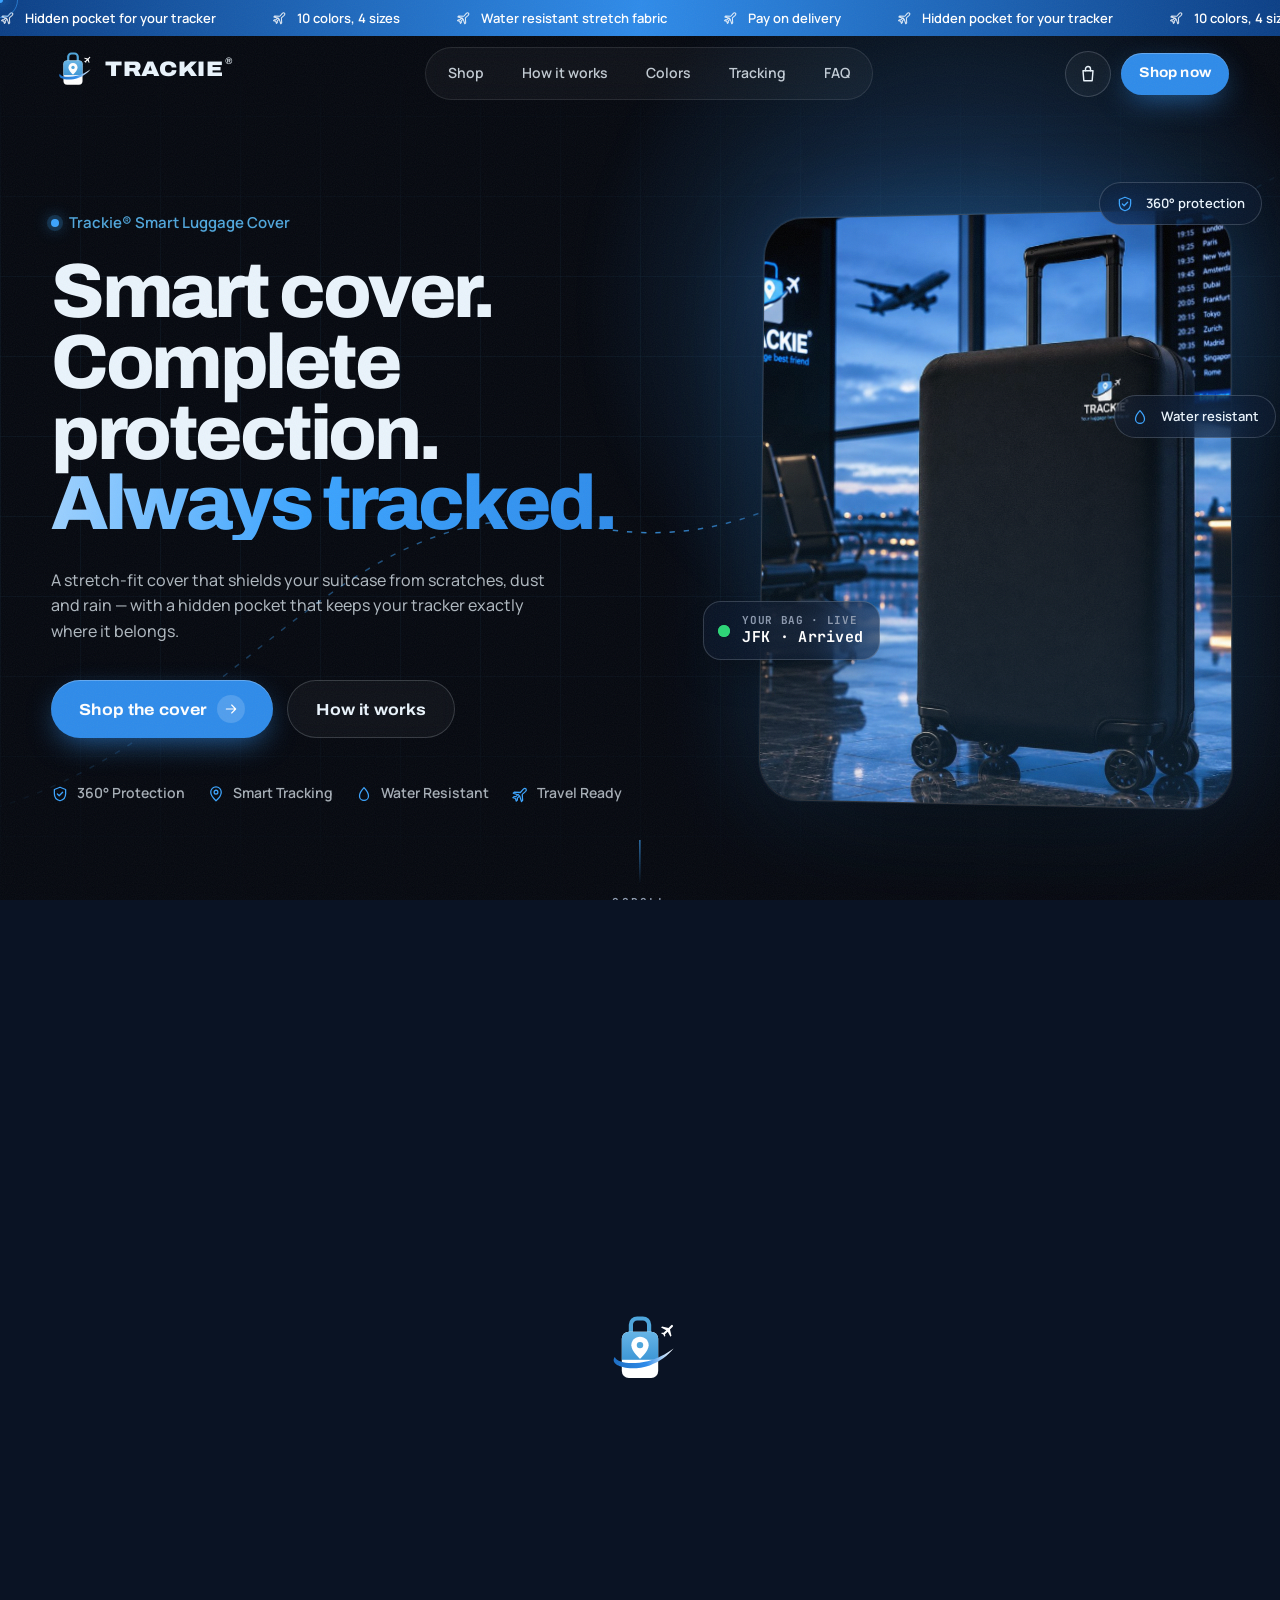
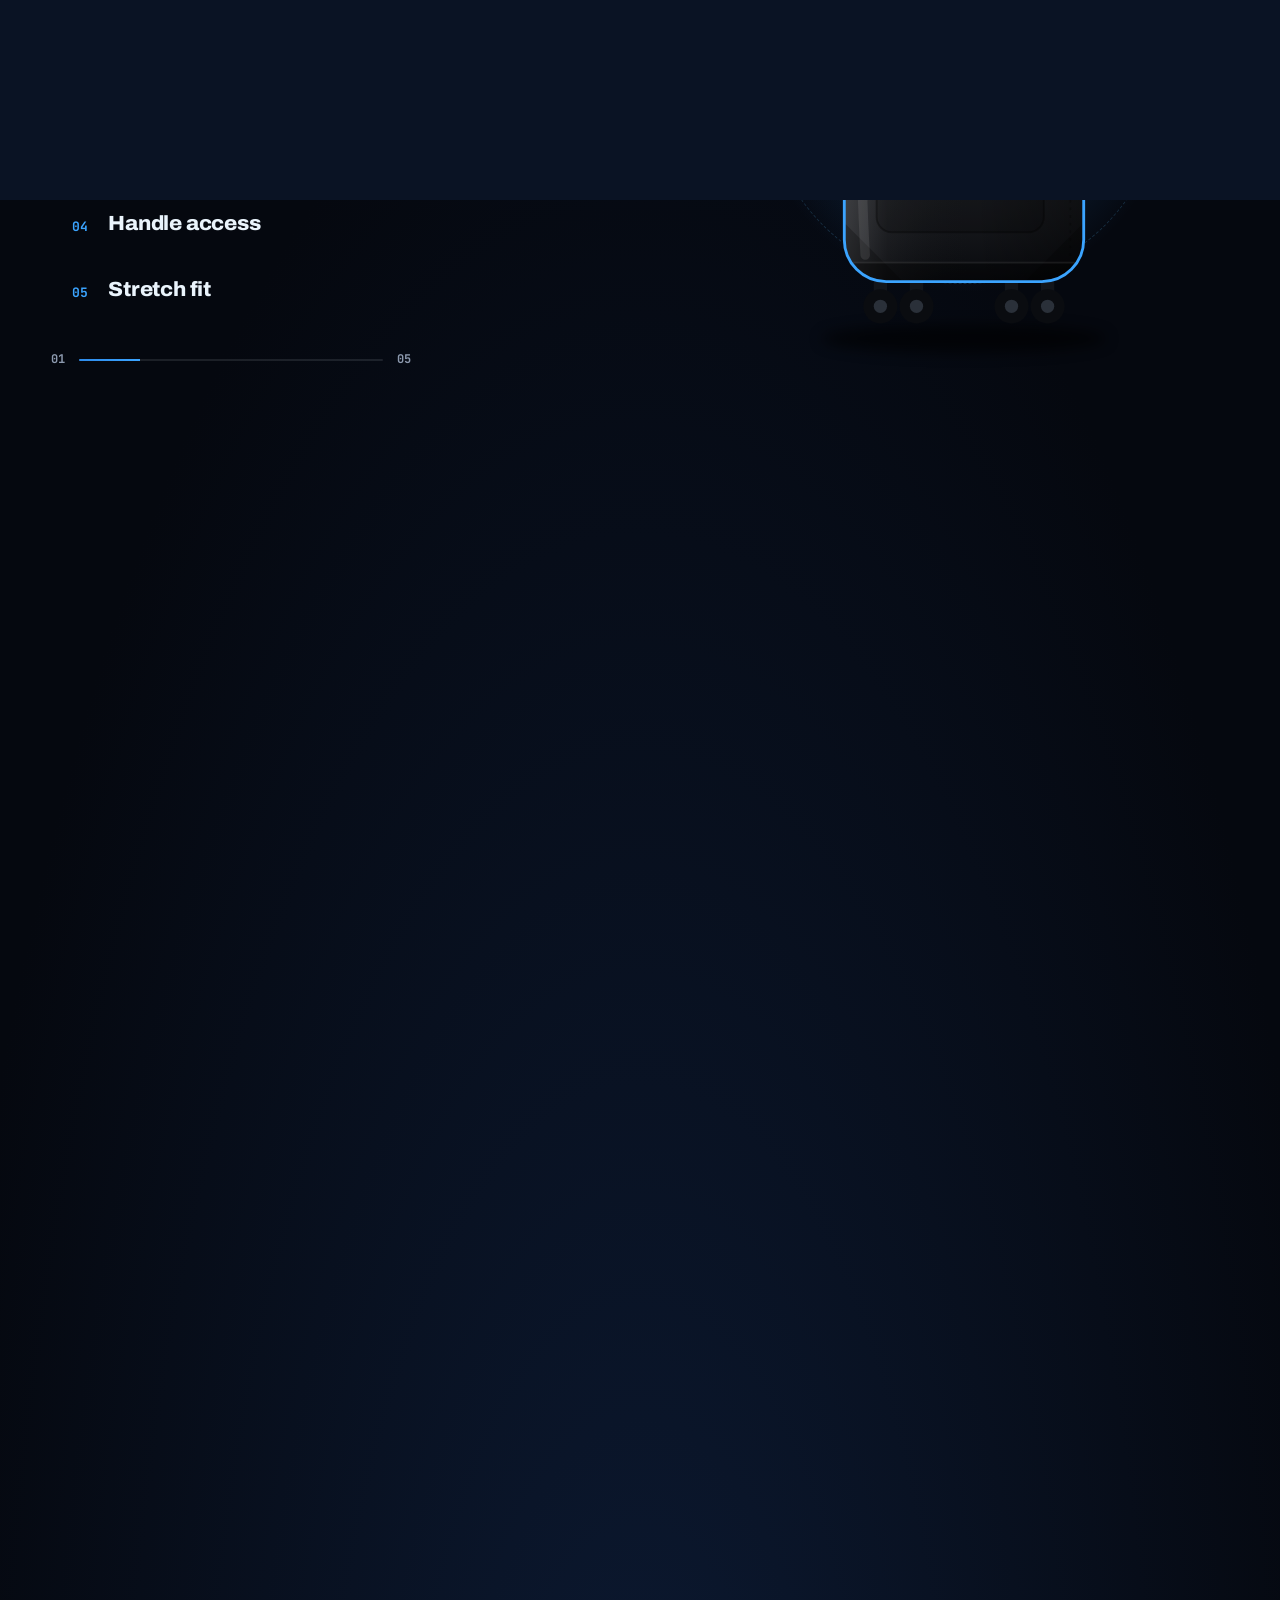
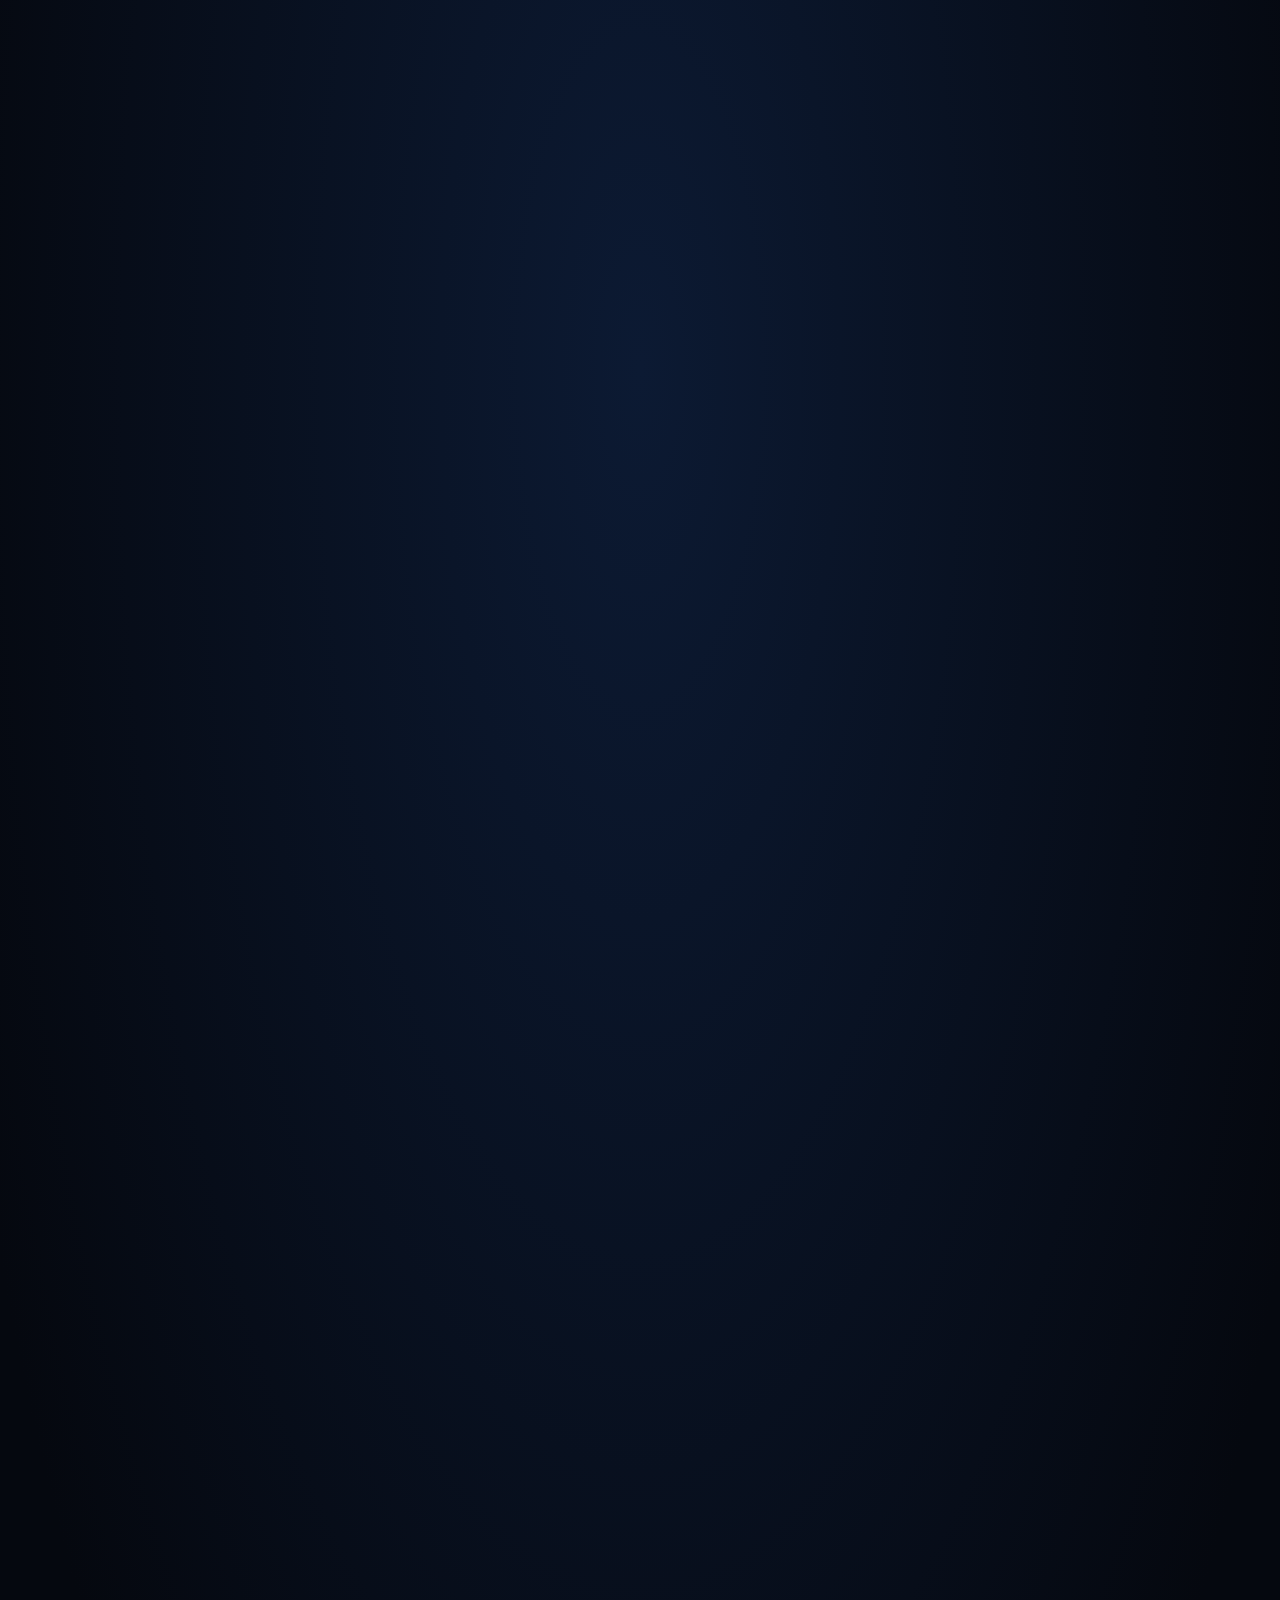
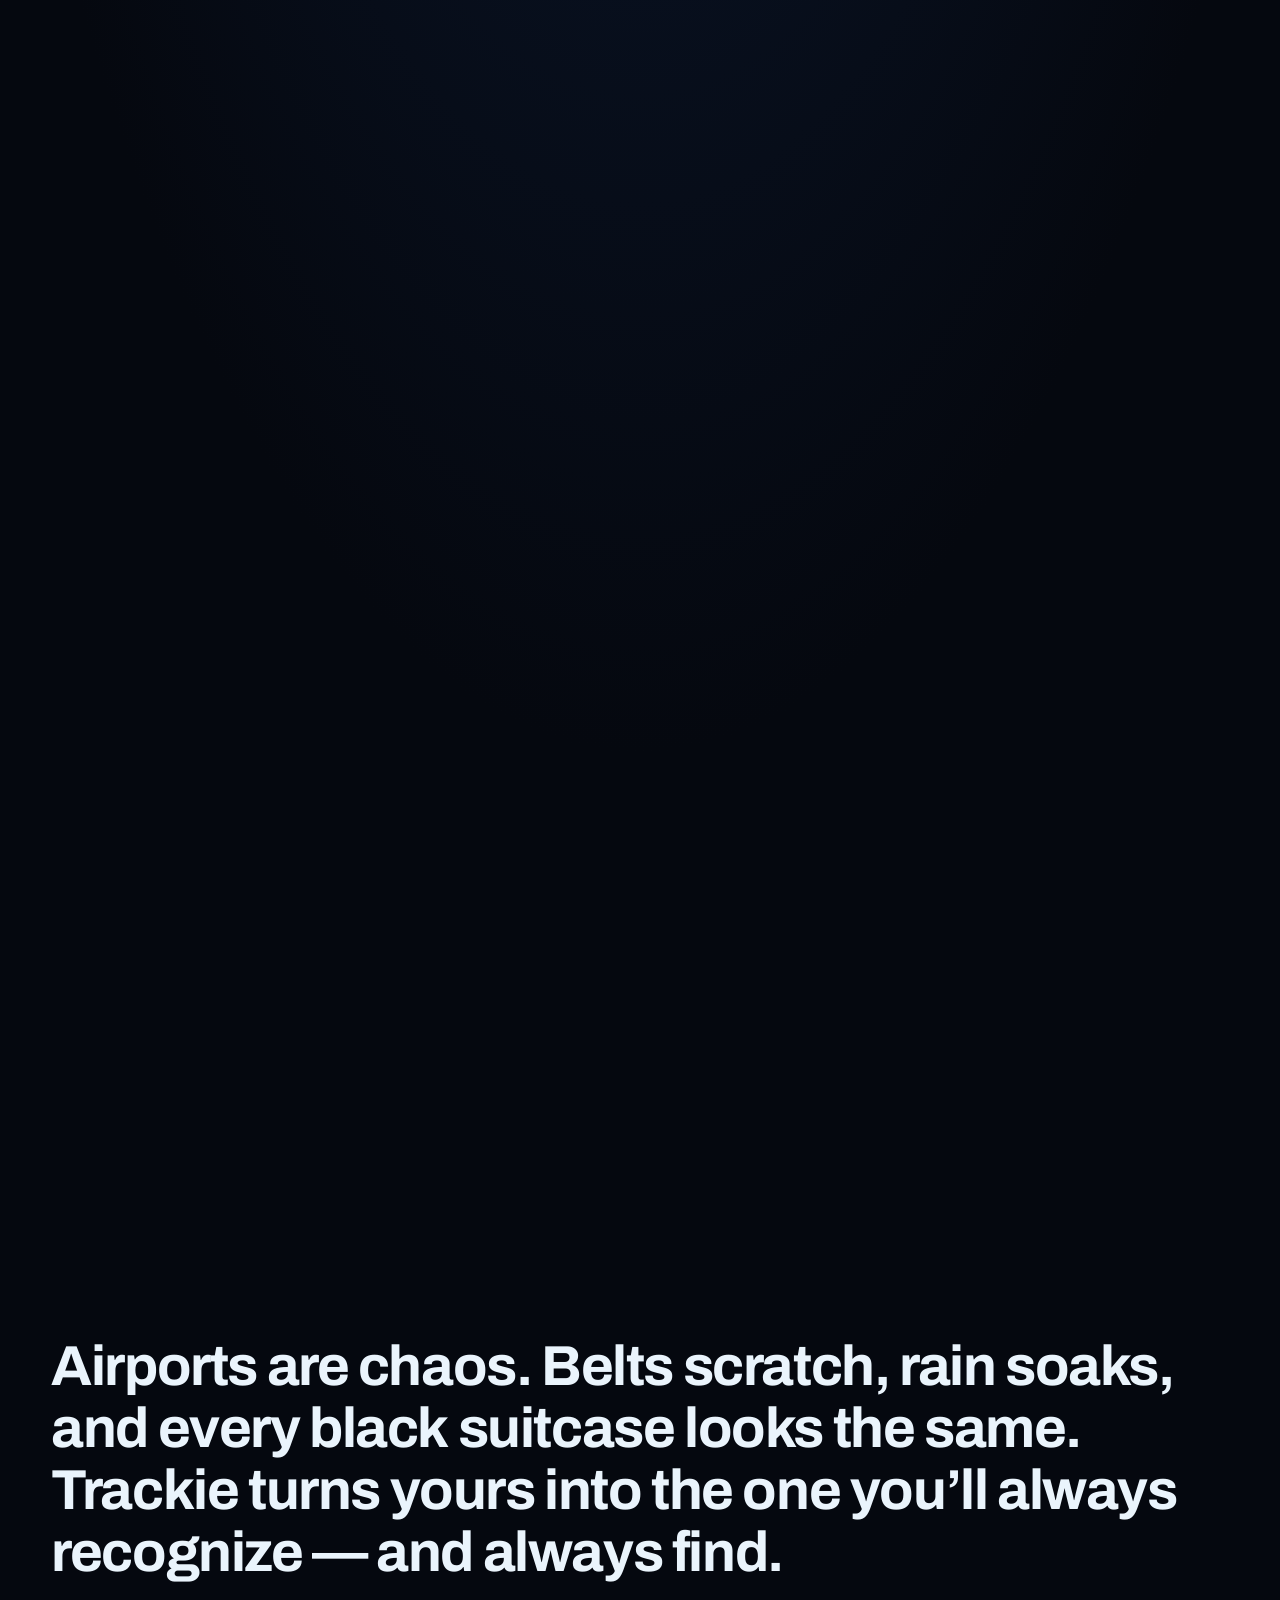
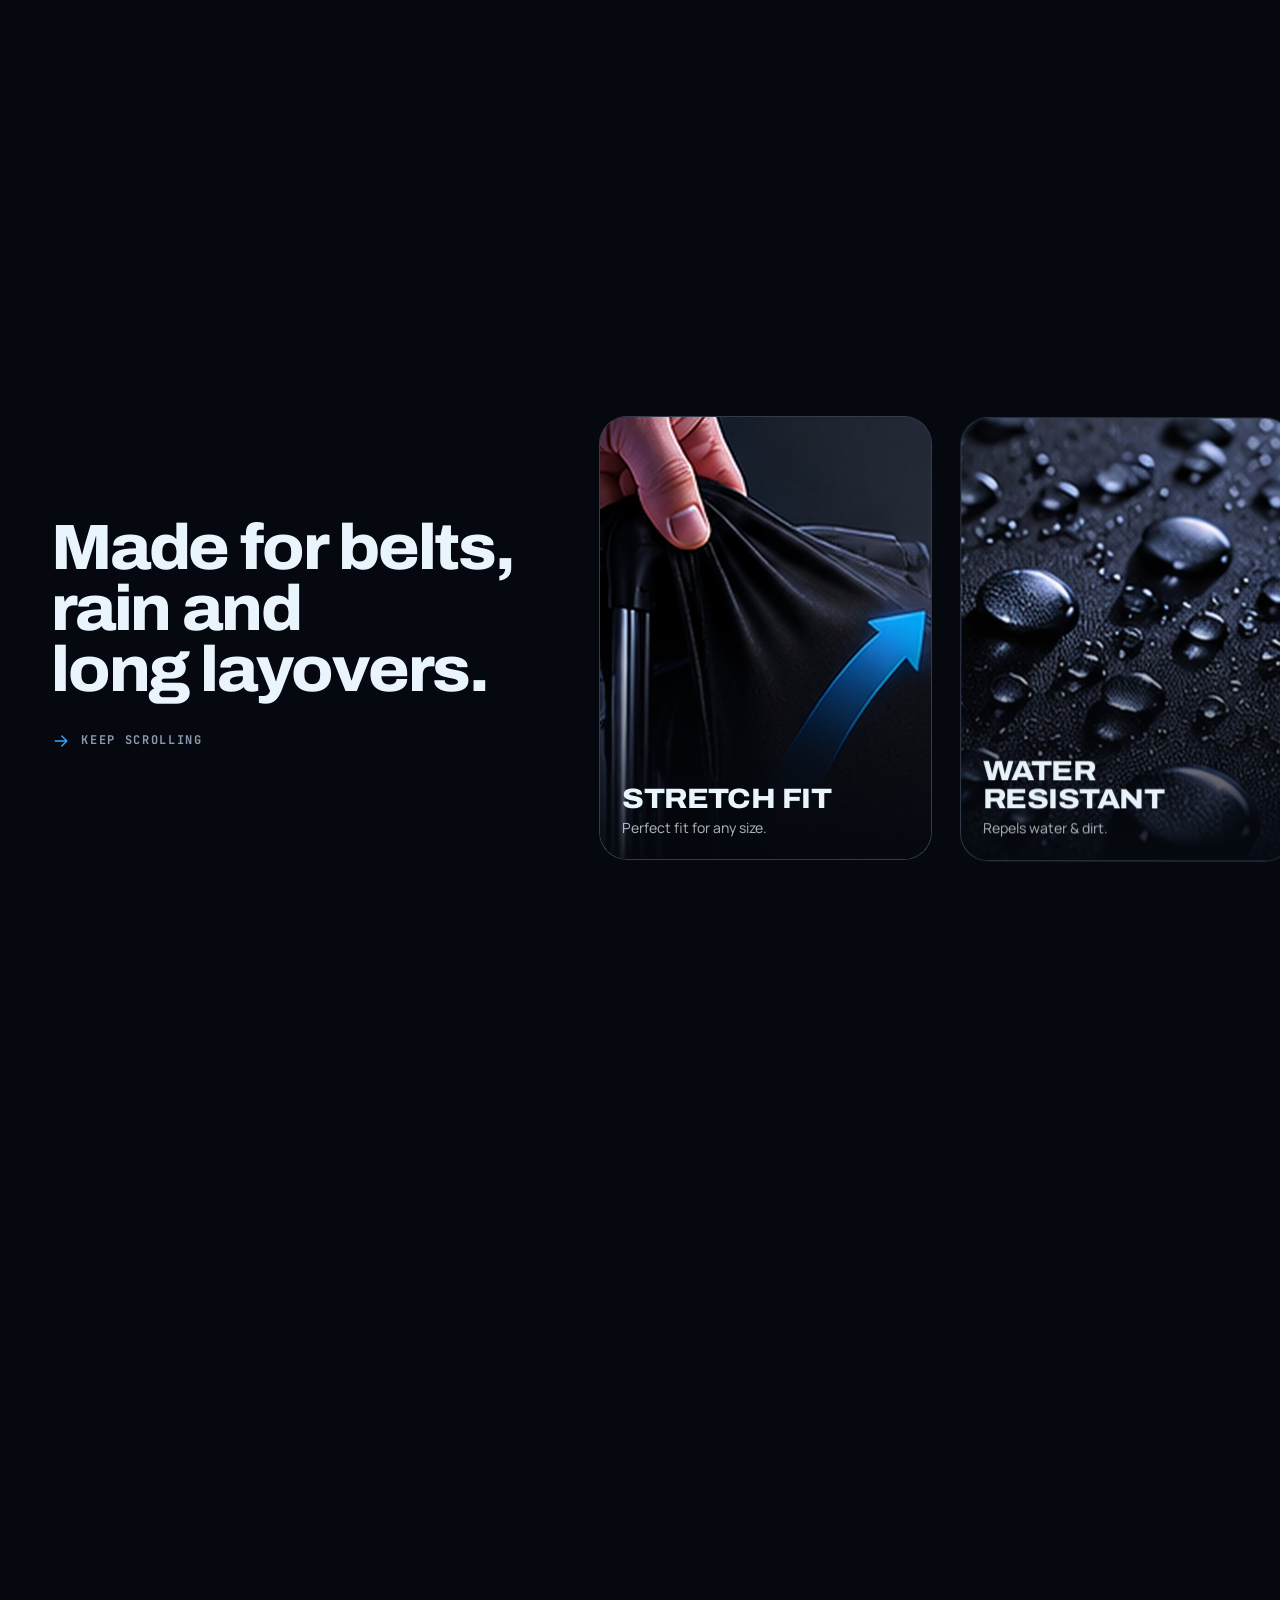
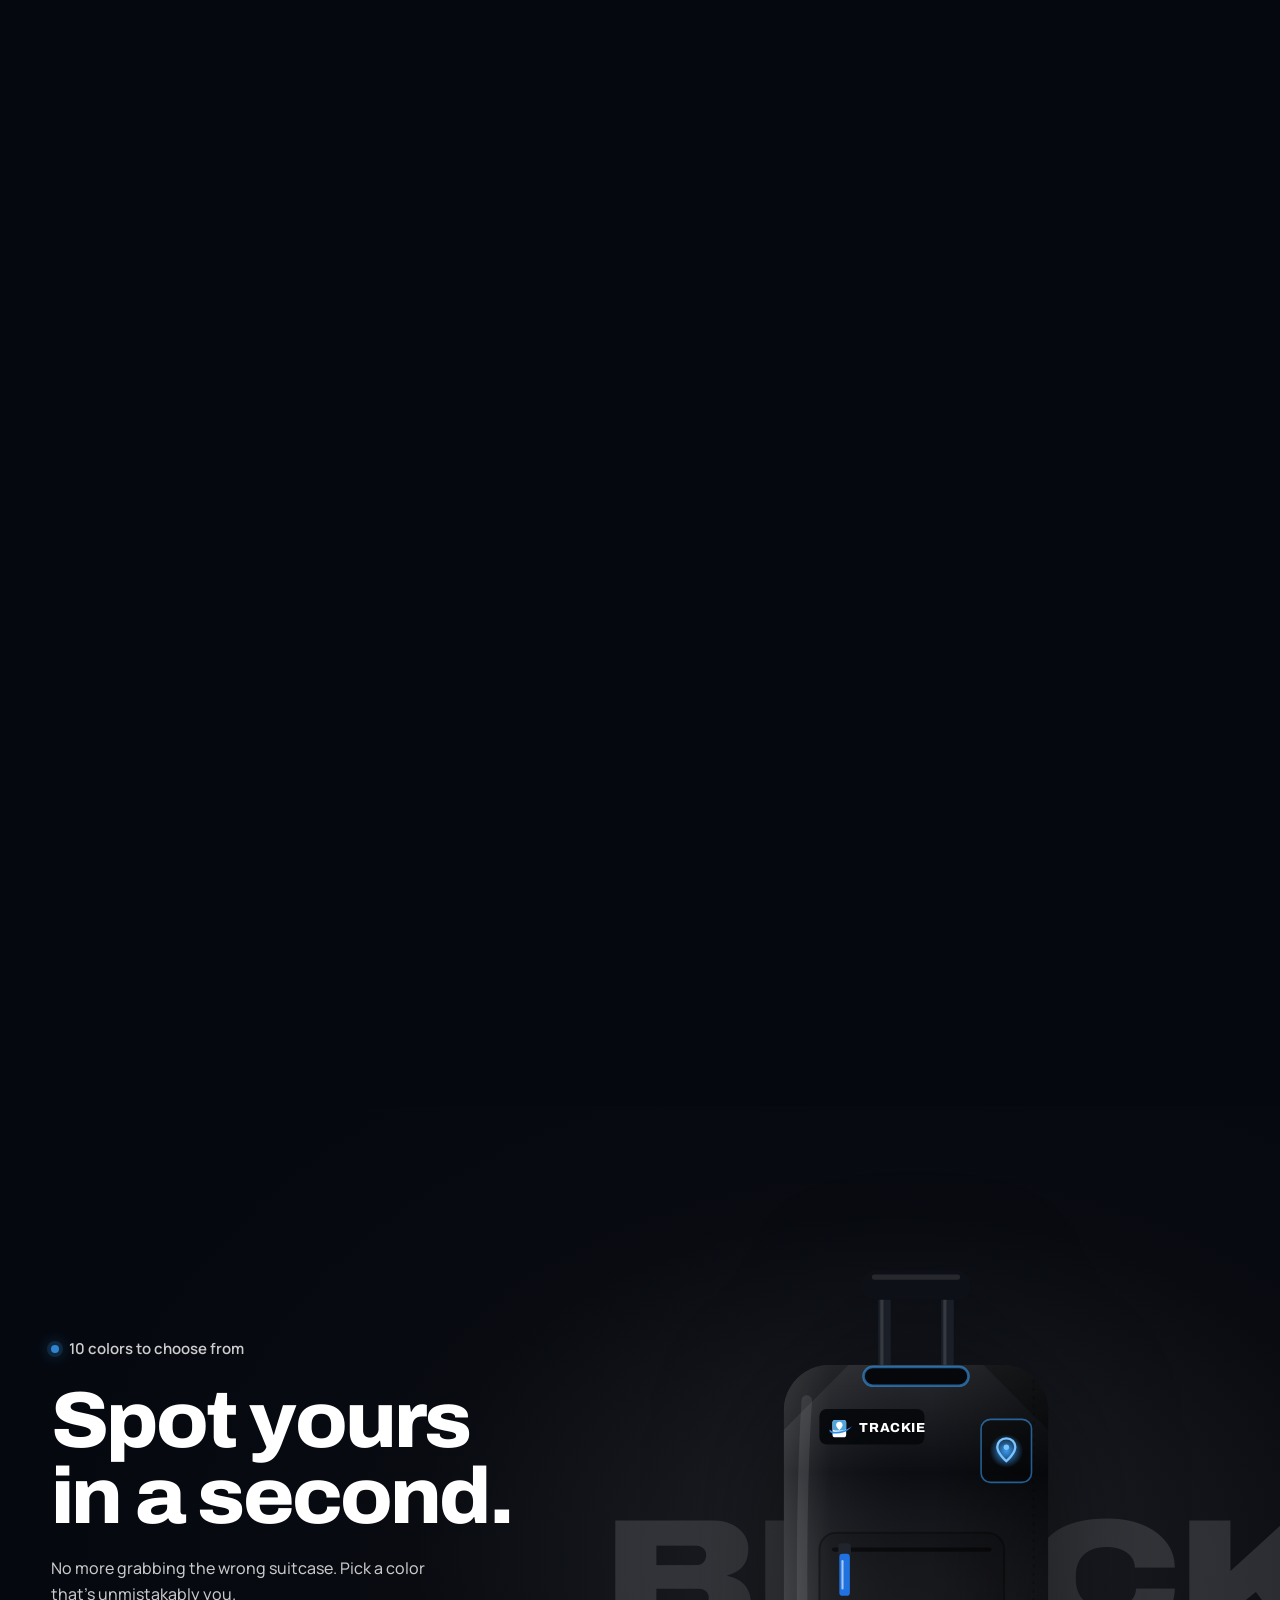
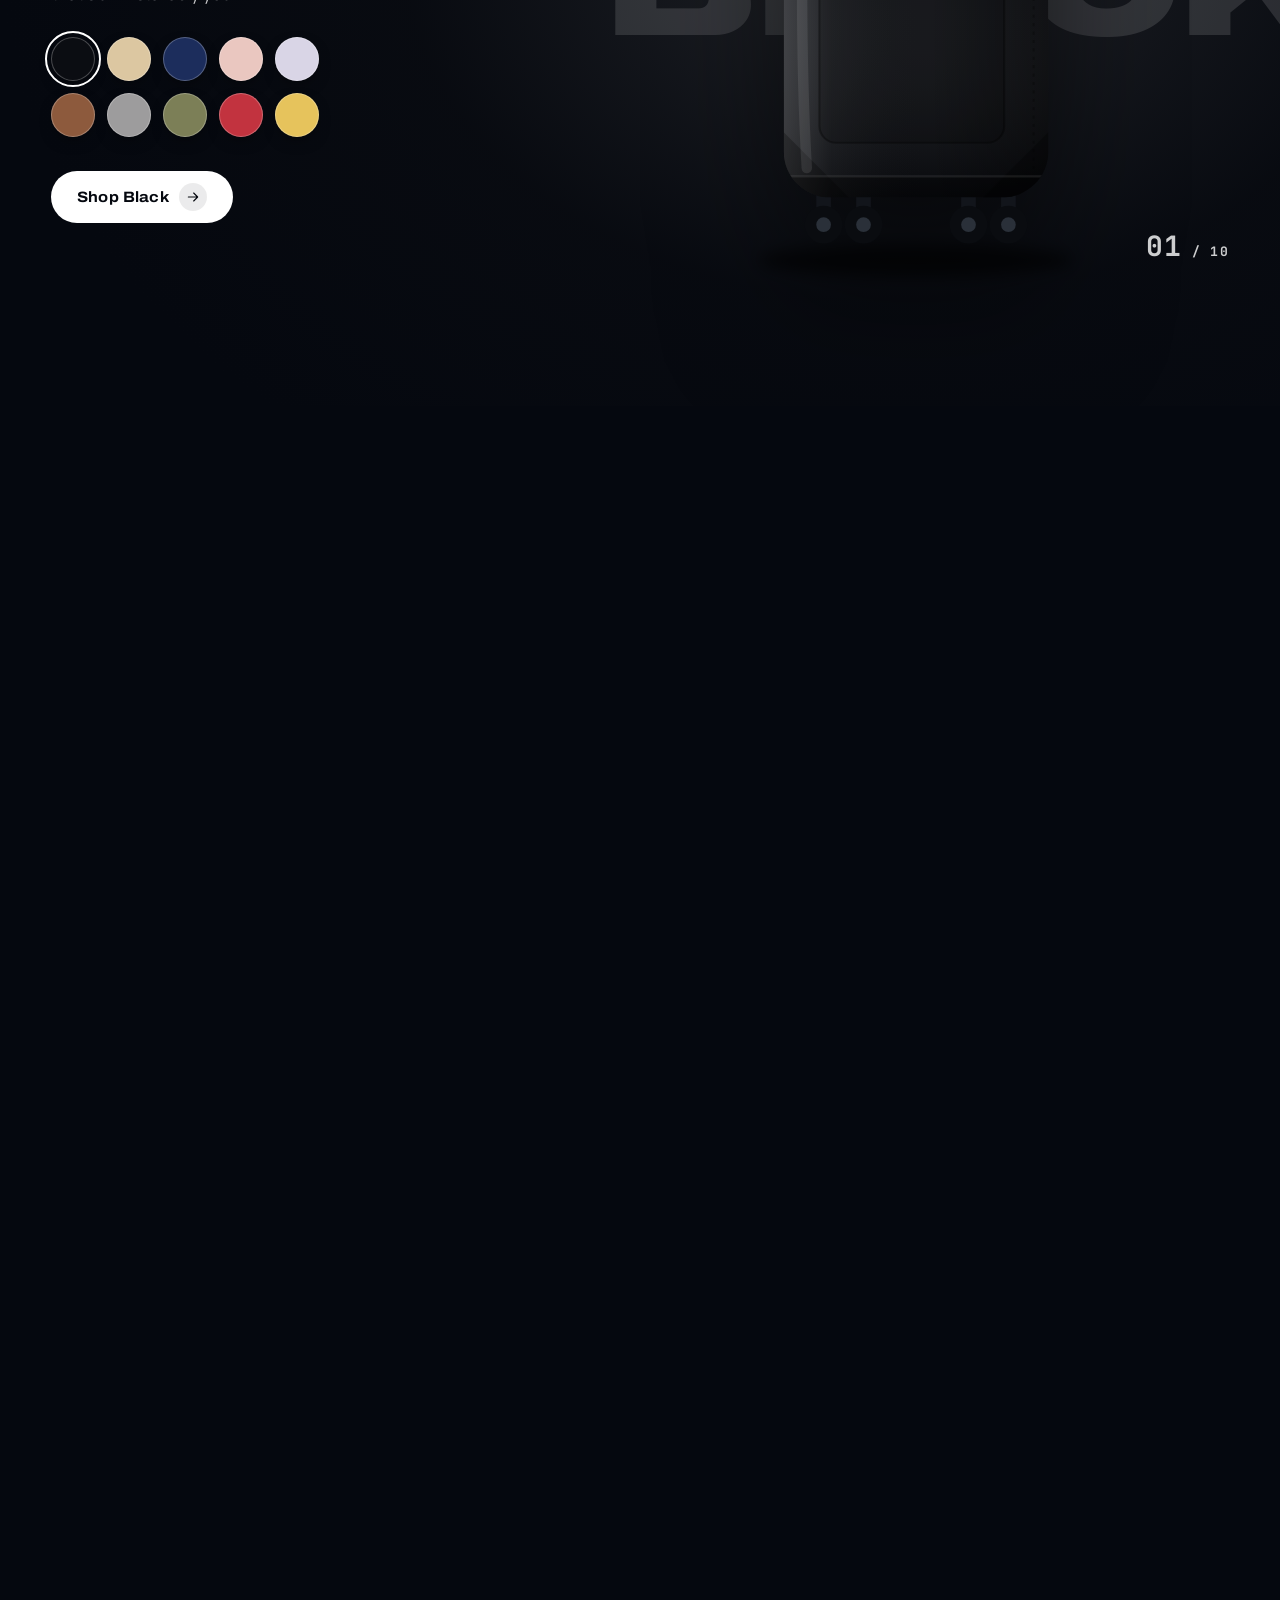
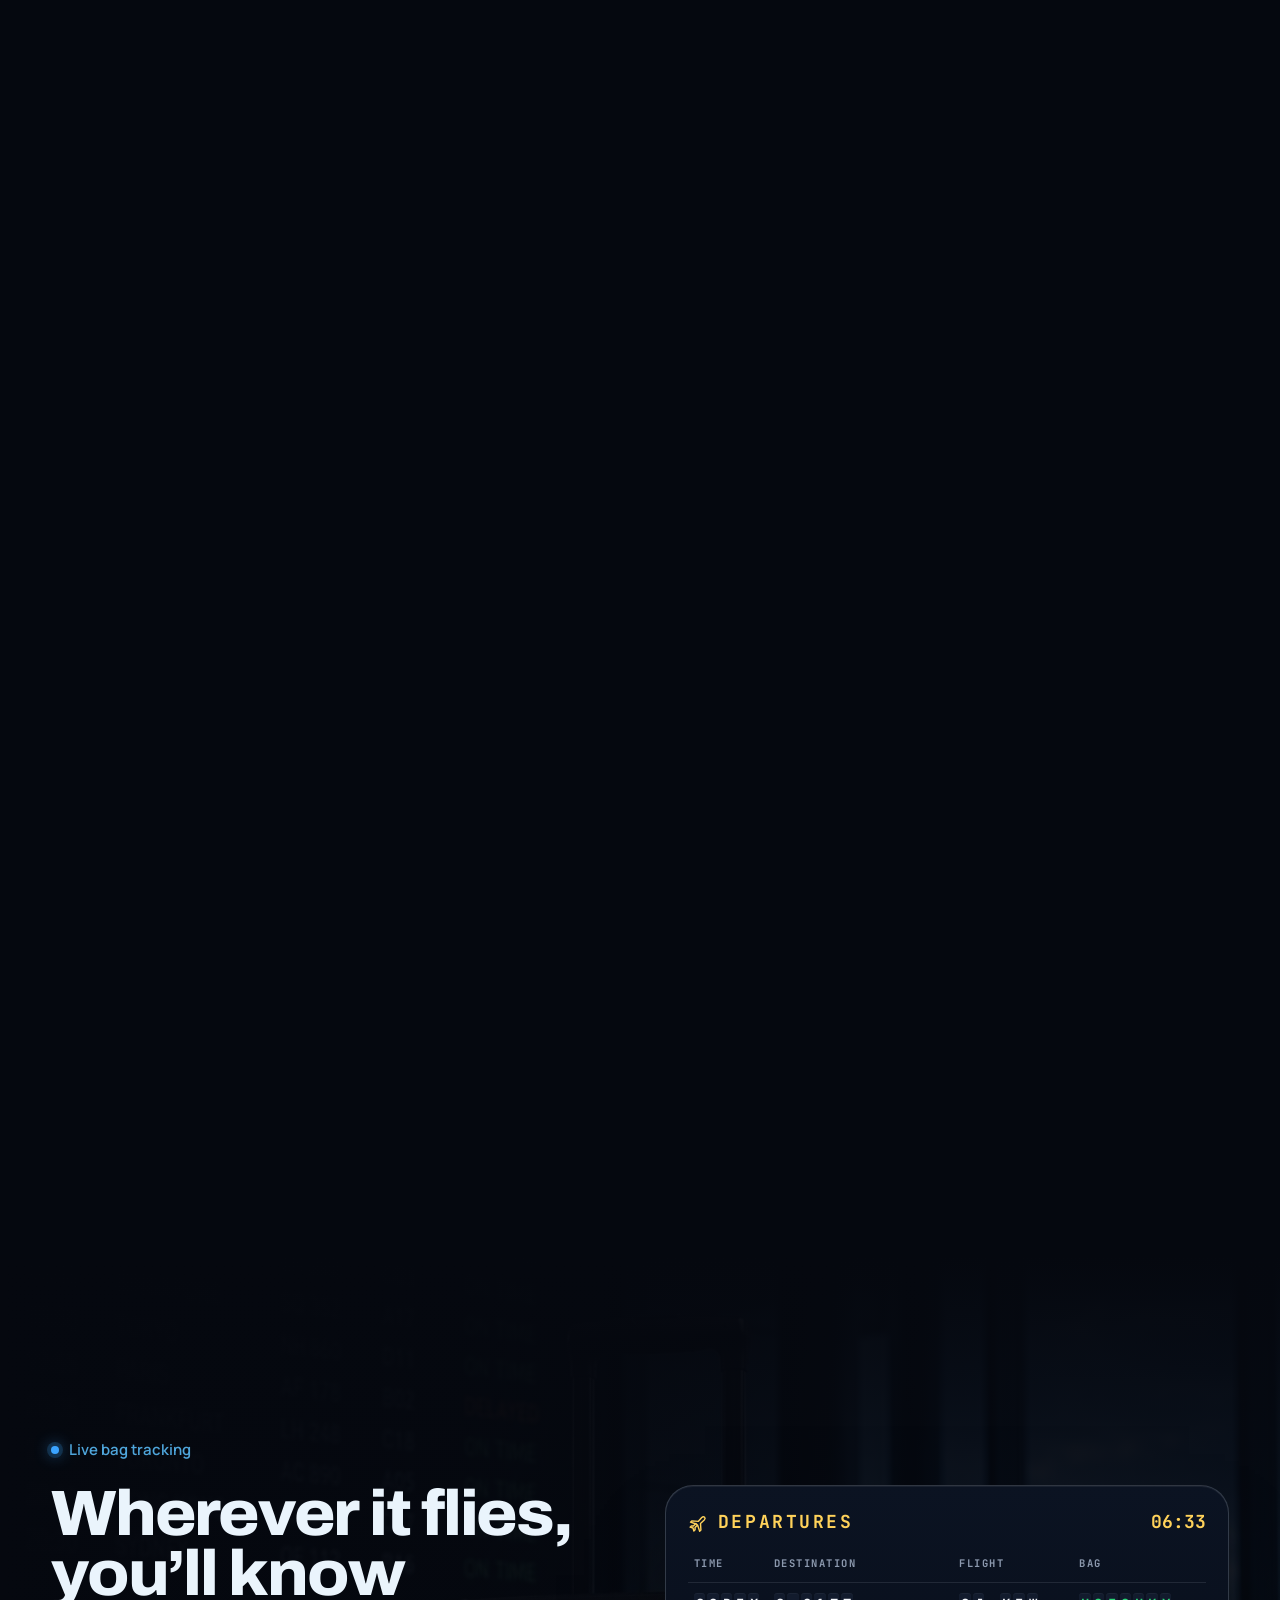
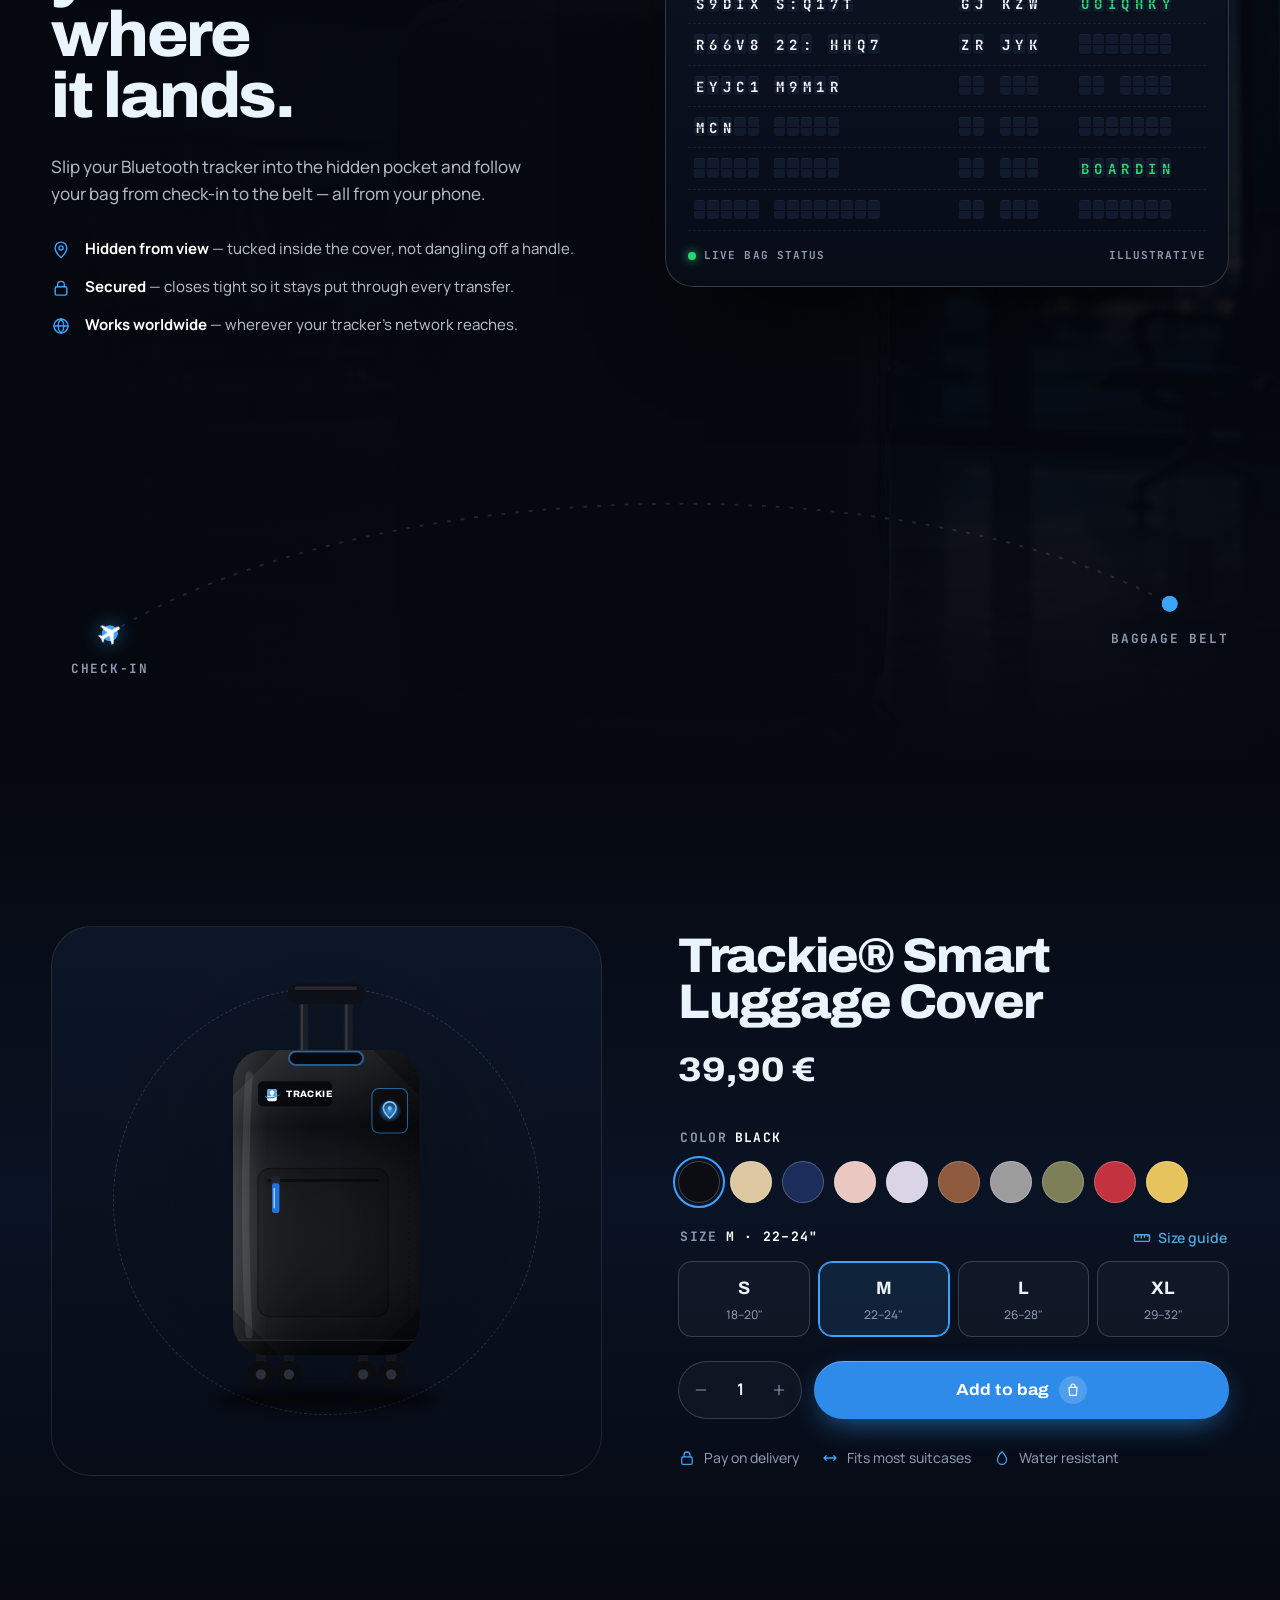
==== index.html @ 72bb0b65 "Trackie website preview Co-Authored-By: Claude Opus 5.5 <noreply@anthropic.com> Claude-Session: http" ====
<!doctype html>
<html lang="en" class="no-js is-home">
<head>
<title>Trackie® — Smart Luggage Cover with Hidden Tracker Pocket</title>
<meta name="description" content="Trackie is a stretch-fit, water-resistant luggage cover with a hidden tracker pocket. Protect your suitcase and always know where it is. 10 colors.">
<meta property="og:title" content="Trackie® — Smart cover. Complete protection. Always tracked.">
<meta property="og:description" content="Stretch-fit, water-resistant luggage cover with a hidden tracker pocket.">
<meta charset="utf-8">
<meta name="viewport" content="width=device-width,initial-scale=1">
<meta name="theme-color" content="#05080F">
<link rel="icon" href="favicon.svg" type="image/svg+xml">
<link rel="preload" href="assets/fonts/archivo-latin.woff2" as="font" type="font/woff2" crossorigin>
<link rel="preload" href="assets/fonts/manrope-latin.woff2" as="font" type="font/woff2" crossorigin>
<link rel="stylesheet" href="assets/css/site.css?v=mvyc91wx">
<meta property="og:site_name" content="Trackie">
<meta property="og:type" content="website">
<meta property="og:image" content="https://trackieofficial.com/assets/img/trackie-hero.jpg">
<meta name="twitter:card" content="summary_large_image">
<script>
  document.documentElement.classList.replace('no-js','js');
  try { if (sessionStorage.getItem('trackie-pt') === '1') document.documentElement.classList.add('pt-incoming'); } catch (e) {}
</script>
<script src="assets/js/config.js?v=mvyc91wx" defer></script>
<script src="assets/js/gsap.min.js" defer></script>
<script src="assets/js/ScrollTrigger.min.js" defer></script>
<script src="assets/js/MotionPathPlugin.min.js" defer></script>
<script src="assets/js/lenis.min.js" defer></script>
<script src="assets/js/site.js?v=mvyc91wx" defer></script>

</head>
<body class="page-home">

<!-- ============ INTRO ============ -->
<div class="intro" data-intro aria-hidden="true">
  <div class="intro__bg"><div class="intro__grid"></div><div class="intro__beam"></div></div>
  <div class="intro__stage">
    <div class="intro__case"><svg class="case " viewBox="0 0 400 600" style="--cover:#0B0D12" role="img" aria-label="Trackie smart luggage cover illustration">
  <defs>
    <linearGradient id="cs-intro-shade" x1="0" y1="0" x2="1" y2="0"><stop offset="0" stop-color="#fff" stop-opacity=".16"/><stop offset=".18" stop-color="#fff" stop-opacity=".04"/><stop offset=".55" stop-color="#000" stop-opacity="0"/><stop offset="1" stop-color="#000" stop-opacity=".4"/></linearGradient>
    <linearGradient id="cs-intro-vert" x1="0" y1="0" x2="0" y2="1"><stop offset="0" stop-color="#fff" stop-opacity=".12"/><stop offset=".25" stop-color="#fff" stop-opacity="0"/><stop offset="1" stop-color="#000" stop-opacity=".3"/></linearGradient>
    <radialGradient id="cs-intro-glow" cx=".5" cy=".5" r=".5"><stop offset="0" stop-color="#3BA4FF" stop-opacity=".95"/><stop offset="1" stop-color="#3BA4FF" stop-opacity="0"/></radialGradient>
    <filter id="cs-intro-blur" x="-50%" y="-50%" width="200%" height="200%"><feGaussianBlur stdDeviation="7"/></filter>
    <clipPath id="cs-intro-clip"><rect x="74" y="96" width="252" height="412" rx="44"/></clipPath>
  </defs>
  <ellipse class="case__shadow" cx="200" cy="568" rx="150" ry="15" fill="#000" opacity=".6" filter="url(#cs-intro-blur)"/>
  <g class="case__handle">
    <rect x="164" y="20" width="12" height="96" rx="3" fill="#1A1E26"/><rect x="224" y="20" width="12" height="96" rx="3" fill="#1A1E26"/>
    <rect x="166" y="20" width="3" height="96" fill="#fff" opacity=".12"/><rect x="226" y="20" width="3" height="96" fill="#fff" opacity=".12"/>
    <rect x="148" y="6" width="104" height="28" rx="13" fill="#0D1016"/><rect x="158" y="10" width="84" height="5" rx="2.5" fill="#fff" opacity=".1"/>
  </g>
  <g class="case__wheels"><g class="case__wheel"><rect x="105" y="500" width="14" height="26" rx="4" fill="#12151B"/><circle cx="112" cy="534" r="18" fill="#0A0C10"/><circle class="case__hub" cx="112" cy="534" r="7" fill="#2A3039"/></g><g class="case__wheel"><rect x="143" y="500" width="14" height="26" rx="4" fill="#12151B"/><circle cx="150" cy="534" r="18" fill="#0A0C10"/><circle class="case__hub" cx="150" cy="534" r="7" fill="#2A3039"/></g><g class="case__wheel"><rect x="243" y="500" width="14" height="26" rx="4" fill="#12151B"/><circle cx="250" cy="534" r="18" fill="#0A0C10"/><circle class="case__hub" cx="250" cy="534" r="7" fill="#2A3039"/></g><g class="case__wheel"><rect x="281" y="500" width="14" height="26" rx="4" fill="#12151B"/><circle cx="288" cy="534" r="18" fill="#0A0C10"/><circle class="case__hub" cx="288" cy="534" r="7" fill="#2A3039"/></g></g>
  <g class="case__shell">
    <rect x="86" y="104" width="228" height="398" rx="30" fill="#3B4555"/>
    <g stroke="#2A323E" stroke-width="7" stroke-linecap="round"><path d="M132 130v346M172 130v346M228 130v346M268 130v346"/></g>
    <rect x="86" y="104" width="228" height="398" rx="30" fill="url(#cs-intro-shade)"/>
    <rect x="160" y="96" width="80" height="16" rx="6" fill="#222832"/>
  </g>
  <g class="case__cover">
    <g clip-path="url(#cs-intro-clip)">
      <rect class="case__fabric" x="74" y="96" width="252" height="412" fill="var(--cover)"/>
      <rect x="74" y="96" width="252" height="412" fill="url(#cs-intro-vert)"/>
      <rect x="74" y="96" width="252" height="412" fill="url(#cs-intro-shade)"/>
      <g fill="#000" opacity=".26"><path d="M74 96h62l-62 62z"/><path d="M326 96h-62l62 62z"/><path d="M74 508h62l-62-62z"/><path d="M326 508h-62l62-62z"/></g>
      <rect x="74" y="488" width="252" height="20" fill="#000" opacity=".32"/>
      <path d="M74 488H326" stroke="#fff" stroke-opacity=".08" stroke-width="2"/>
      <path d="M312 110V486" stroke="#000" stroke-opacity=".28" stroke-width="2" stroke-dasharray="3 5"/>
    </g>
    <rect class="case__outline" x="74" y="96" width="252" height="412" rx="44" fill="none" stroke="#3BA4FF" stroke-width="3" opacity="0"/>
    <g class="case__slot"><rect x="150" y="98" width="100" height="18" rx="9" fill="#05070B"/><rect class="case__slot-glow" x="150" y="98" width="100" height="18" rx="9" fill="none" stroke="#3BA4FF" stroke-width="2.5"/></g>
    <g class="case__pocket">
      <rect x="108" y="256" width="176" height="200" rx="16" fill="#000" opacity=".16"/>
      <rect x="108" y="256" width="176" height="200" rx="16" fill="none" stroke="#000" stroke-opacity=".35" stroke-width="2"/>
      <rect class="case__pocket-open" x="122" y="270" width="148" height="0" rx="4" fill="#020305"/>
      <path class="case__zipline" d="M122 272H270" stroke="#000" stroke-opacity=".55" stroke-width="4" stroke-linecap="round"/>
      <g class="case__zip"><rect x="126" y="266" width="12" height="12" rx="3" fill="#20242C"/><rect x="127" y="276" width="10" height="40" rx="3" fill="#1F72E0"/><rect x="129" y="282" width="2" height="28" rx="1" fill="#fff" opacity=".6"/></g>
    </g>
    <g class="case__tracker">
      <circle class="case__ring" cx="286" cy="178" r="20" fill="none" stroke="#3BA4FF" stroke-width="2" opacity="0"/>
      <circle class="case__ring" cx="286" cy="178" r="20" fill="none" stroke="#3BA4FF" stroke-width="2" opacity="0"/>
      <rect x="262" y="148" width="48" height="60" rx="9" fill="#000" opacity=".3"/>
      <rect x="262" y="148" width="48" height="60" rx="9" fill="none" stroke="#3BA4FF" stroke-opacity=".55" stroke-width="1.5"/>
      <circle class="case__tracker-glow" cx="286" cy="178" r="16" fill="url(#cs-intro-glow)"/>
      <path class="case__tracker-pin" d="M286 166c-5 0-8.6 3.7-8.6 8.4 0 6 8.6 13.4 8.6 13.4s8.6-7.4 8.6-13.4c0-4.7-3.6-8.4-8.6-8.4z" fill="none" stroke="#7CC4FF" stroke-width="2.2"/>
      <circle cx="286" cy="174.6" r="2.6" fill="#7CC4FF"/>
      <g class="case__tag" opacity="0"><circle cx="286" cy="178" r="15" fill="#E9EDF2"/><circle cx="286" cy="178" r="10" fill="none" stroke="#C3CAD3" stroke-width="1.5"/></g>
    </g>
    <g class="case__label" transform="translate(108 138)">
      <rect width="100" height="34" rx="7" fill="#05070B" opacity=".9"/>
      <g transform="translate(4 2) scale(.25)"><rect x="34" y="34" width="52" height="66" rx="10" fill="#fff"/><rect x="34" y="34" width="52" height="40" rx="10" fill="#4FA6DC"/><path d="M60 41c-7.2 0-12.4 5.3-12.4 12.1 0 8.6 12.4 19.4 12.4 19.4s12.4-10.8 12.4-19.4C72.4 46.3 67.2 41 60 41z" fill="#fff"/><path d="M24 70c-9 12 20 22 50 12 14-5 26-14 34-24-11 8-24 15-37 18-22 5-43 3-47-6z" fill="#2E8BEA"/></g>
      <text x="38" y="22" fill="#fff" font-family="Archivo, sans-serif" font-size="12.5" font-weight="800" letter-spacing=".6">TRACKIE</text>
    </g>
    <path class="case__sheen" d="M96 130c-6 90-6 250 0 350" stroke="#fff" stroke-opacity=".09" stroke-width="10" stroke-linecap="round" fill="none"/>
  </g>
  <g class="case__orbit">
    <path id="cs-intro-orbit" class="case__orbit-path" d="M30 300C-30 440 120 600 290 520 370 480 410 380 372 250" fill="none" stroke="url(#cs-intro-orbitg)" stroke-width="8" stroke-linecap="round"/>
    <linearGradient id="cs-intro-orbitg" x1="0" x2="1"><stop offset="0" stop-color="#1F6FC4"/><stop offset=".7" stop-color="#2E8BEA"/><stop offset="1" stop-color="#9FD2FF"/></linearGradient>
    <g class="case__plane"><path transform="translate(-14 -14) scale(1.15)" d="M21 16v-2l-8-5V3.5a1.5 1.5 0 0 0-3 0V9l-8 5v2l8-2.5V19l-2 1.5V22l3.5-1 3.5 1v-1.5L13 19v-5.5l8 2.5z" fill="#fff"/></g>
  </g>
</svg></div>
    <div class="intro__brand">
      <div class="intro__word"><span class="intro__char">T</span><span class="intro__char">R</span><span class="intro__char">A</span><span class="intro__char">C</span><span class="intro__char">K</span><span class="intro__char">I</span><span class="intro__char">E</span><sup class="intro__reg">®</sup></div>
      <p class="intro__tag">Your luggage’s best friend</p>
    </div>
  </div>
  <div class="intro__meta">
    <span class="intro__code">TRK <b data-intro-count>000</b>%</span>
    <span class="intro__status" data-intro-status>Packing your experience…</span>
  </div>
  <button type="button" class="intro__skip" data-intro-skip>Skip intro</button>
  <div class="intro__curtain intro__curtain--top"></div>
  <div class="intro__curtain intro__curtain--bottom"></div>
</div>

<a class="skip-link" href="#main">Skip to content</a>
<div class="grain" aria-hidden="true"></div>
<div class="cursor" aria-hidden="true"><span class="cursor__dot"></span><span class="cursor__ring"></span></div>

<div class="annc" aria-label="Announcements">
  <div class="annc__track">
    <div class="annc__row">
      <span class="annc__item"><svg class="icon icon--plane" viewBox="0 0 24 24" aria-hidden="true" focusable="false"><path d="M10.5 13.5L3 11l1.5-1.5 8 .5 4-4.5c1-1 2.6-1.1 3.4-.4.7.8.6 2.4-.4 3.4l-4.5 4 .5 8L14 22l-2.5-7.5-3 3V20L7 21.5l-1-3.5L2.5 17 4 15.5h2.5l3-3z"/></svg>Hidden pocket for your tracker</span>
      <span class="annc__item"><svg class="icon icon--plane" viewBox="0 0 24 24" aria-hidden="true" focusable="false"><path d="M10.5 13.5L3 11l1.5-1.5 8 .5 4-4.5c1-1 2.6-1.1 3.4-.4.7.8.6 2.4-.4 3.4l-4.5 4 .5 8L14 22l-2.5-7.5-3 3V20L7 21.5l-1-3.5L2.5 17 4 15.5h2.5l3-3z"/></svg>10 colors, 4 sizes</span>
      <span class="annc__item"><svg class="icon icon--plane" viewBox="0 0 24 24" aria-hidden="true" focusable="false"><path d="M10.5 13.5L3 11l1.5-1.5 8 .5 4-4.5c1-1 2.6-1.1 3.4-.4.7.8.6 2.4-.4 3.4l-4.5 4 .5 8L14 22l-2.5-7.5-3 3V20L7 21.5l-1-3.5L2.5 17 4 15.5h2.5l3-3z"/></svg>Water resistant stretch fabric</span>
      <span class="annc__item"><svg class="icon icon--plane" viewBox="0 0 24 24" aria-hidden="true" focusable="false"><path d="M10.5 13.5L3 11l1.5-1.5 8 .5 4-4.5c1-1 2.6-1.1 3.4-.4.7.8.6 2.4-.4 3.4l-4.5 4 .5 8L14 22l-2.5-7.5-3 3V20L7 21.5l-1-3.5L2.5 17 4 15.5h2.5l3-3z"/></svg>Pay on delivery</span>
    </div>
    <div class="annc__row" aria-hidden="true">
      <span class="annc__item"><svg class="icon icon--plane" viewBox="0 0 24 24" aria-hidden="true" focusable="false"><path d="M10.5 13.5L3 11l1.5-1.5 8 .5 4-4.5c1-1 2.6-1.1 3.4-.4.7.8.6 2.4-.4 3.4l-4.5 4 .5 8L14 22l-2.5-7.5-3 3V20L7 21.5l-1-3.5L2.5 17 4 15.5h2.5l3-3z"/></svg>Hidden pocket for your tracker</span>
      <span class="annc__item"><svg class="icon icon--plane" viewBox="0 0 24 24" aria-hidden="true" focusable="false"><path d="M10.5 13.5L3 11l1.5-1.5 8 .5 4-4.5c1-1 2.6-1.1 3.4-.4.7.8.6 2.4-.4 3.4l-4.5 4 .5 8L14 22l-2.5-7.5-3 3V20L7 21.5l-1-3.5L2.5 17 4 15.5h2.5l3-3z"/></svg>10 colors, 4 sizes</span>
      <span class="annc__item"><svg class="icon icon--plane" viewBox="0 0 24 24" aria-hidden="true" focusable="false"><path d="M10.5 13.5L3 11l1.5-1.5 8 .5 4-4.5c1-1 2.6-1.1 3.4-.4.7.8.6 2.4-.4 3.4l-4.5 4 .5 8L14 22l-2.5-7.5-3 3V20L7 21.5l-1-3.5L2.5 17 4 15.5h2.5l3-3z"/></svg>Water resistant stretch fabric</span>
      <span class="annc__item"><svg class="icon icon--plane" viewBox="0 0 24 24" aria-hidden="true" focusable="false"><path d="M10.5 13.5L3 11l1.5-1.5 8 .5 4-4.5c1-1 2.6-1.1 3.4-.4.7.8.6 2.4-.4 3.4l-4.5 4 .5 8L14 22l-2.5-7.5-3 3V20L7 21.5l-1-3.5L2.5 17 4 15.5h2.5l3-3z"/></svg>Pay on delivery</span>
    </div>
  </div>
</div>

<header class="hdr hdr--over" data-header>
  <div class="hdr__inner">
    <a href="index.html" class="hdr__logo" aria-label="Trackie home"><span class="logo"><svg class="logo__mark" viewBox="0 0 120 120" aria-hidden="true" focusable="false">
  <defs>
    <linearGradient id="lg-hdr-body" x1="0" y1="0" x2="0" y2="1"><stop offset="0" stop-color="#6BB8E8"/><stop offset="1" stop-color="#3E97D6"/></linearGradient>
    <linearGradient id="lg-hdr-sw" x1="0" y1="0" x2="1" y2="0"><stop offset="0" stop-color="#1F6FC4"/><stop offset=".55" stop-color="#2E8BEA"/><stop offset="1" stop-color="#ffffff"/></linearGradient>
    <clipPath id="lg-hdr-clip"><rect x="34" y="34" width="52" height="66" rx="10"/></clipPath>
  </defs>
  <path class="logo__handle" d="M47 36V24a9 9 0 0 1 9-9h8a9 9 0 0 1 9 9v12" fill="none" stroke="#4FA6DC" stroke-width="6" stroke-linecap="round"/>
  <rect class="logo__body" x="34" y="34" width="52" height="66" rx="10" fill="#fff"/>
  <g clip-path="url(#lg-hdr-clip)"><rect class="logo__fill" x="30" y="30" width="60" height="44" fill="url(#lg-hdr-body)"/></g>
  <path class="logo__pin" d="M60 41c-7.2 0-12.4 5.3-12.4 12.1 0 8.6 12.4 19.4 12.4 19.4s12.4-10.8 12.4-19.4C72.4 46.3 67.2 41 60 41z" fill="#fff"/>
  <circle class="logo__dot" cx="60" cy="53" r="4.6" fill="#4FA6DC"/>
  <path class="logo__swoosh" d="M24 70c-9 12 20 22 50 12 14-5 26-14 34-24-11 8-24 15-37 18-22 5-43 3-47-6z" fill="url(#lg-hdr-sw)"/>
  <path class="logo__plane" transform="translate(88 20) rotate(45 12 12)" d="M21 16v-2l-8-5V3.5a1.5 1.5 0 0 0-3 0V9l-8 5v2l8-2.5V19l-2 1.5V22l3.5-1 3.5 1v-1.5L13 19v-5.5l8 2.5z" fill="#fff"/>
</svg><span class="logo__text"><span class="logo__word">TRACKIE<sup>®</sup></span></span></span></a>
    <nav class="hdr__nav" aria-label="Main">
      <ul class="hdr__links">
        <li><a href="product.html" class="hdr__link" data-magnetic><span data-text="Shop">Shop</span></a></li>
        <li><a href="index.html#how-it-works" class="hdr__link" data-magnetic><span data-text="How it works">How it works</span></a></li>
        <li><a href="index.html#colors" class="hdr__link" data-magnetic><span data-text="Colors">Colors</span></a></li>
        <li><a href="index.html#tracking" class="hdr__link" data-magnetic><span data-text="Tracking">Tracking</span></a></li>
        <li><a href="index.html#faq" class="hdr__link" data-magnetic><span data-text="FAQ">FAQ</span></a></li>
      </ul>
    </nav>
    <div class="hdr__actions">
      <button type="button" class="hdr__cart" data-cart-open aria-label="Open cart">
        <svg class="icon icon--cart" viewBox="0 0 24 24" aria-hidden="true" focusable="false"><path d="M6 8h12l-1 12H7L6 8z"/><path d="M9 8V6a3 3 0 0 1 6 0v2"/></svg>
        <span class="hdr__count" data-cart-count>0</span>
      </button>
      <a href="product.html" class="btn btn--sm btn--glow hdr__cta" data-magnetic><span class="btn__label">Shop now</span></a>
      <button type="button" class="hdr__burger" data-menu-toggle aria-expanded="false" aria-controls="mmenu" aria-label="Menu"><span></span><span></span></button>
    </div>
  </div>
</header>

<div class="mmenu" id="mmenu" data-menu aria-hidden="true">
  <div class="mmenu__bg"></div>
  <nav class="mmenu__nav" aria-label="Mobile">
    <ul>
      <li><a href="product.html" class="mmenu__link"><span class="mmenu__idx">01</span>Shop</a></li>
      <li><a href="index.html#how-it-works" class="mmenu__link"><span class="mmenu__idx">02</span>How it works</a></li>
      <li><a href="index.html#colors" class="mmenu__link"><span class="mmenu__idx">03</span>Colors</a></li>
      <li><a href="index.html#tracking" class="mmenu__link"><span class="mmenu__idx">04</span>Tracking</a></li>
      <li><a href="index.html#faq" class="mmenu__link"><span class="mmenu__idx">05</span>FAQ</a></li>
    </ul>
    <div class="mmenu__foot"><span class="logo"><svg class="logo__mark" viewBox="0 0 120 120" aria-hidden="true" focusable="false">
  <defs>
    <linearGradient id="lg-mm-body" x1="0" y1="0" x2="0" y2="1"><stop offset="0" stop-color="#6BB8E8"/><stop offset="1" stop-color="#3E97D6"/></linearGradient>
    <linearGradient id="lg-mm-sw" x1="0" y1="0" x2="1" y2="0"><stop offset="0" stop-color="#1F6FC4"/><stop offset=".55" stop-color="#2E8BEA"/><stop offset="1" stop-color="#ffffff"/></linearGradient>
    <clipPath id="lg-mm-clip"><rect x="34" y="34" width="52" height="66" rx="10"/></clipPath>
  </defs>
  <path class="logo__handle" d="M47 36V24a9 9 0 0 1 9-9h8a9 9 0 0 1 9 9v12" fill="none" stroke="#4FA6DC" stroke-width="6" stroke-linecap="round"/>
  <rect class="logo__body" x="34" y="34" width="52" height="66" rx="10" fill="#fff"/>
  <g clip-path="url(#lg-mm-clip)"><rect class="logo__fill" x="30" y="30" width="60" height="44" fill="url(#lg-mm-body)"/></g>
  <path class="logo__pin" d="M60 41c-7.2 0-12.4 5.3-12.4 12.1 0 8.6 12.4 19.4 12.4 19.4s12.4-10.8 12.4-19.4C72.4 46.3 67.2 41 60 41z" fill="#fff"/>
  <circle class="logo__dot" cx="60" cy="53" r="4.6" fill="#4FA6DC"/>
  <path class="logo__swoosh" d="M24 70c-9 12 20 22 50 12 14-5 26-14 34-24-11 8-24 15-37 18-22 5-43 3-47-6z" fill="url(#lg-mm-sw)"/>
  <path class="logo__plane" transform="translate(88 20) rotate(45 12 12)" d="M21 16v-2l-8-5V3.5a1.5 1.5 0 0 0-3 0V9l-8 5v2l8-2.5V19l-2 1.5V22l3.5-1 3.5 1v-1.5L13 19v-5.5l8 2.5z" fill="#fff"/>
</svg><span class="logo__text"><span class="logo__word">TRACKIE<sup>®</sup></span><span class="logo__tag">Your luggage’s best friend</span></span></span></div>
  </nav>
</div>


<main id="main" class="main">

<!-- ============ HERO ============ -->
<section class="hero" data-hero>
  <div class="hero__bg" aria-hidden="true">
    <div class="hero__glow"></div>
    <div class="hero__grid"></div>
    <svg class="hero__route" viewBox="0 0 1440 900" preserveAspectRatio="none">
      <defs><linearGradient id="heroRouteGrad" x1="0" x2="1"><stop offset="0" stop-color="#3BA4FF" stop-opacity="0"/><stop offset=".5" stop-color="#3BA4FF" stop-opacity=".75"/><stop offset="1" stop-color="#3BA4FF" stop-opacity="0"/></linearGradient></defs>
      <path data-hero-route d="M-40 780C260 720 380 440 660 490S1080 300 1500 110" fill="none" stroke="url(#heroRouteGrad)" stroke-width="1.5" stroke-dasharray="6 10"/>
    </svg>
  </div>

  <div class="hero__inner container">
    <div class="hero__copy">
      <p class="eyebrow" data-hero-in><span class="eyebrow__dot"></span>Trackie® Smart Luggage Cover</p>
      <h1 class="hero__title">
        <span class="line"><span class="line__in" data-hero-line>Smart cover.</span></span>
        <span class="line"><span class="line__in" data-hero-line>Complete protection.</span></span>
        <span class="line"><span class="line__in hero__accent" data-hero-line>Always tracked.</span></span>
      </h1>
      <p class="hero__sub" data-hero-in>A stretch-fit cover that shields your suitcase from scratches, dust and rain — with a hidden pocket that keeps your tracker exactly where it belongs.</p>
      <div class="hero__ctas" data-hero-in>
        <a href="product.html" class="btn btn--glow btn--lg" data-magnetic><span class="btn__label">Shop the cover</span><span class="btn__icon"><svg class="icon icon--arrow" viewBox="0 0 24 24" aria-hidden="true" focusable="false"><path d="M5 12h14M13 6l6 6-6 6"/></svg></span></a>
        <a href="#how-it-works" class="btn btn--ghost btn--lg" data-magnetic><span class="btn__label">How it works</span></a>
      </div>
      <ul class="hero__feats" data-hero-in>
        <li><svg class="icon icon--shield" viewBox="0 0 24 24" aria-hidden="true" focusable="false"><path d="M12 3l7.5 3v5.5c0 4.6-3.2 8.3-7.5 9.5-4.3-1.2-7.5-4.9-7.5-9.5V6L12 3z"/><path d="M8.5 12l2.4 2.4 4.6-4.8"/></svg><span>360° Protection</span></li>
        <li><svg class="icon icon--pin" viewBox="0 0 24 24" aria-hidden="true" focusable="false"><path d="M12 21s-7-6.2-7-11.5a7 7 0 1 1 14 0C19 14.8 12 21 12 21z"/><circle cx="12" cy="9.5" r="2.5"/></svg><span>Smart Tracking</span></li>
        <li><svg class="icon icon--drop" viewBox="0 0 24 24" aria-hidden="true" focusable="false"><path d="M12 3.5s6 6.4 6 11a6 6 0 0 1-12 0c0-4.6 6-11 6-11z"/></svg><span>Water Resistant</span></li>
        <li><svg class="icon icon--plane" viewBox="0 0 24 24" aria-hidden="true" focusable="false"><path d="M10.5 13.5L3 11l1.5-1.5 8 .5 4-4.5c1-1 2.6-1.1 3.4-.4.7.8.6 2.4-.4 3.4l-4.5 4 .5 8L14 22l-2.5-7.5-3 3V20L7 21.5l-1-3.5L2.5 17 4 15.5h2.5l3-3z"/></svg><span>Travel Ready</span></li>
      </ul>
    </div>

    <div class="hero__visual" data-hero-visual>
      <div class="hero__frame" data-hero-frame>
        <div class="hero__img" data-hero-img>
          <img src="assets/img/trackie-hero.jpg" alt="Black Trackie smart luggage cover on a suitcase in an airport terminal at dusk" fetchpriority="high" width="1198" height="1313">
        </div>
        <div class="hero__scan" aria-hidden="true"></div>
      </div>
      <div class="chip chip--track" data-hero-chip aria-hidden="true">
        <span class="chip__pulse"></span>
        <span class="chip__body"><span class="chip__k">Your bag · Live</span><span class="chip__v" data-cycle="DXB · Belt 04|LHR · Gate A12|JFK · Arrived|SJJ · On belt">DXB · Belt 04</span></span>
      </div>
      <div class="chip chip--small" data-hero-chip aria-hidden="true"><svg class="icon icon--shield" viewBox="0 0 24 24" aria-hidden="true" focusable="false"><path d="M12 3l7.5 3v5.5c0 4.6-3.2 8.3-7.5 9.5-4.3-1.2-7.5-4.9-7.5-9.5V6L12 3z"/><path d="M8.5 12l2.4 2.4 4.6-4.8"/></svg><span>360° protection</span></div>
      <div class="chip chip--small chip--b" data-hero-chip aria-hidden="true"><svg class="icon icon--drop" viewBox="0 0 24 24" aria-hidden="true" focusable="false"><path d="M12 3.5s6 6.4 6 11a6 6 0 0 1-12 0c0-4.6 6-11 6-11z"/></svg><span>Water resistant</span></div>
    </div>
  </div>

  <a href="#how-it-works" class="hero__scroll" aria-label="Scroll to how it works"><span class="hero__scroll-line"></span><span class="hero__scroll-txt">Scroll</span></a>
</section>

<!-- ============ MARQUEE ============ -->
<section class="marquee" aria-label="Highlights">
  <div class="marquee__row" data-marquee="1">
    <div class="marquee__track">
      <span>360° Protection</span><i>✦</i><span>Hidden Tracker Pocket</span><i>✦</i><span>Water Resistant</span><i>✦</i><span>Stretch Fit</span><i>✦</i><span>Travel Ready</span><i>✦</i>
    </div>
  </div>
  <div class="marquee__row marquee__row--alt" data-marquee="-1">
    <div class="marquee__track">
      <span>Scratches</span><b>✕</b><span>Dust</span><b>✕</b><span>Rain</span><b>✕</b><span>Lost bags</span><b>✕</b><span>Look-alike suitcases</span><b>✕</b>
    </div>
  </div>
</section>

<!-- ============ ANATOMY (pinned) ============ -->
<section class="anatomy" id="how-it-works" data-anatomy>
  <div class="anatomy__pin">
    <div class="container anatomy__grid">
      <div class="anatomy__head">
                <h2 class="h2">Five details that<br>travel with you.</h2>
      </div>

      <ol class="anatomy__steps">
        <li class="anatomy__step is-active" data-step="coverage">
          <span class="anatomy__num">01</span>
          <div><h3>Full coverage protection</h3><p>Wraps every side of your suitcase — no more scratches, scuffs or dust from the belt.</p></div>
        </li>
        <li class="anatomy__step" data-step="tracker">
          <span class="anatomy__num">02</span>
          <div><h3>Hidden tracker pocket</h3><p>A discreet pocket holds your Bluetooth tracker — secure, out of sight, always with your bag.</p></div>
        </li>
        <li class="anatomy__step" data-step="pocket">
          <span class="anatomy__num">03</span>
          <div><h3>Functional side pocket</h3><p>Zip away passports, chargers and boarding passes — essentials within reach.</p></div>
        </li>
        <li class="anatomy__step" data-step="handle">
          <span class="anatomy__num">04</span>
          <div><h3>Handle access</h3><p>A reinforced opening lets the telescopic handle glide through — no unzipping needed.</p></div>
        </li>
        <li class="anatomy__step" data-step="stretch">
          <span class="anatomy__num">05</span>
          <div><h3>Stretch fit</h3><p>Elastic fabric hugs the shape of your suitcase for a clean, tailored fit.</p></div>
        </li>
      </ol>

      <div class="anatomy__stage">
        <div class="anatomy__halo" aria-hidden="true"></div>
        <div class="anatomy__case"><svg class="case " viewBox="0 0 400 600" style="--cover:#0B0D12" role="img" aria-label="Trackie smart luggage cover illustration">
  <defs>
    <linearGradient id="cs-anat-shade" x1="0" y1="0" x2="1" y2="0"><stop offset="0" stop-color="#fff" stop-opacity=".16"/><stop offset=".18" stop-color="#fff" stop-opacity=".04"/><stop offset=".55" stop-color="#000" stop-opacity="0"/><stop offset="1" stop-color="#000" stop-opacity=".4"/></linearGradient>
    <linearGradient id="cs-anat-vert" x1="0" y1="0" x2="0" y2="1"><stop offset="0" stop-color="#fff" stop-opacity=".12"/><stop offset=".25" stop-color="#fff" stop-opacity="0"/><stop offset="1" stop-color="#000" stop-opacity=".3"/></linearGradient>
    <radialGradient id="cs-anat-glow" cx=".5" cy=".5" r=".5"><stop offset="0" stop-color="#3BA4FF" stop-opacity=".95"/><stop offset="1" stop-color="#3BA4FF" stop-opacity="0"/></radialGradient>
    <filter id="cs-anat-blur" x="-50%" y="-50%" width="200%" height="200%"><feGaussianBlur stdDeviation="7"/></filter>
    <clipPath id="cs-anat-clip"><rect x="74" y="96" width="252" height="412" rx="44"/></clipPath>
  </defs>
  <ellipse class="case__shadow" cx="200" cy="568" rx="150" ry="15" fill="#000" opacity=".6" filter="url(#cs-anat-blur)"/>
  <g class="case__handle">
    <rect x="164" y="20" width="12" height="96" rx="3" fill="#1A1E26"/><rect x="224" y="20" width="12" height="96" rx="3" fill="#1A1E26"/>
    <rect x="166" y="20" width="3" height="96" fill="#fff" opacity=".12"/><rect x="226" y="20" width="3" height="96" fill="#fff" opacity=".12"/>
    <rect x="148" y="6" width="104" height="28" rx="13" fill="#0D1016"/><rect x="158" y="10" width="84" height="5" rx="2.5" fill="#fff" opacity=".1"/>
  </g>
  <g class="case__wheels"><g class="case__wheel"><rect x="105" y="500" width="14" height="26" rx="4" fill="#12151B"/><circle cx="112" cy="534" r="18" fill="#0A0C10"/><circle class="case__hub" cx="112" cy="534" r="7" fill="#2A3039"/></g><g class="case__wheel"><rect x="143" y="500" width="14" height="26" rx="4" fill="#12151B"/><circle cx="150" cy="534" r="18" fill="#0A0C10"/><circle class="case__hub" cx="150" cy="534" r="7" fill="#2A3039"/></g><g class="case__wheel"><rect x="243" y="500" width="14" height="26" rx="4" fill="#12151B"/><circle cx="250" cy="534" r="18" fill="#0A0C10"/><circle class="case__hub" cx="250" cy="534" r="7" fill="#2A3039"/></g><g class="case__wheel"><rect x="281" y="500" width="14" height="26" rx="4" fill="#12151B"/><circle cx="288" cy="534" r="18" fill="#0A0C10"/><circle class="case__hub" cx="288" cy="534" r="7" fill="#2A3039"/></g></g>
  
  <g class="case__cover">
    <g clip-path="url(#cs-anat-clip)">
      <rect class="case__fabric" x="74" y="96" width="252" height="412" fill="var(--cover)"/>
      <rect x="74" y="96" width="252" height="412" fill="url(#cs-anat-vert)"/>
      <rect x="74" y="96" width="252" height="412" fill="url(#cs-anat-shade)"/>
      <g fill="#000" opacity=".26"><path d="M74 96h62l-62 62z"/><path d="M326 96h-62l62 62z"/><path d="M74 508h62l-62-62z"/><path d="M326 508h-62l62-62z"/></g>
      <rect x="74" y="488" width="252" height="20" fill="#000" opacity=".32"/>
      <path d="M74 488H326" stroke="#fff" stroke-opacity=".08" stroke-width="2"/>
      <path d="M312 110V486" stroke="#000" stroke-opacity=".28" stroke-width="2" stroke-dasharray="3 5"/>
    </g>
    <rect class="case__outline" x="74" y="96" width="252" height="412" rx="44" fill="none" stroke="#3BA4FF" stroke-width="3" opacity="0"/>
    <g class="case__slot"><rect x="150" y="98" width="100" height="18" rx="9" fill="#05070B"/><rect class="case__slot-glow" x="150" y="98" width="100" height="18" rx="9" fill="none" stroke="#3BA4FF" stroke-width="2.5"/></g>
    <g class="case__pocket">
      <rect x="108" y="256" width="176" height="200" rx="16" fill="#000" opacity=".16"/>
      <rect x="108" y="256" width="176" height="200" rx="16" fill="none" stroke="#000" stroke-opacity=".35" stroke-width="2"/>
      <rect class="case__pocket-open" x="122" y="270" width="148" height="0" rx="4" fill="#020305"/>
      <path class="case__zipline" d="M122 272H270" stroke="#000" stroke-opacity=".55" stroke-width="4" stroke-linecap="round"/>
      <g class="case__zip"><rect x="126" y="266" width="12" height="12" rx="3" fill="#20242C"/><rect x="127" y="276" width="10" height="40" rx="3" fill="#1F72E0"/><rect x="129" y="282" width="2" height="28" rx="1" fill="#fff" opacity=".6"/></g>
    </g>
    <g class="case__tracker">
      <circle class="case__ring" cx="286" cy="178" r="20" fill="none" stroke="#3BA4FF" stroke-width="2" opacity="0"/>
      <circle class="case__ring" cx="286" cy="178" r="20" fill="none" stroke="#3BA4FF" stroke-width="2" opacity="0"/>
      <rect x="262" y="148" width="48" height="60" rx="9" fill="#000" opacity=".3"/>
      <rect x="262" y="148" width="48" height="60" rx="9" fill="none" stroke="#3BA4FF" stroke-opacity=".55" stroke-width="1.5"/>
      <circle class="case__tracker-glow" cx="286" cy="178" r="16" fill="url(#cs-anat-glow)"/>
      <path class="case__tracker-pin" d="M286 166c-5 0-8.6 3.7-8.6 8.4 0 6 8.6 13.4 8.6 13.4s8.6-7.4 8.6-13.4c0-4.7-3.6-8.4-8.6-8.4z" fill="none" stroke="#7CC4FF" stroke-width="2.2"/>
      <circle cx="286" cy="174.6" r="2.6" fill="#7CC4FF"/>
      <g class="case__tag" opacity="0"><circle cx="286" cy="178" r="15" fill="#E9EDF2"/><circle cx="286" cy="178" r="10" fill="none" stroke="#C3CAD3" stroke-width="1.5"/></g>
    </g>
    <g class="case__label" transform="translate(108 138)">
      <rect width="100" height="34" rx="7" fill="#05070B" opacity=".9"/>
      <g transform="translate(4 2) scale(.25)"><rect x="34" y="34" width="52" height="66" rx="10" fill="#fff"/><rect x="34" y="34" width="52" height="40" rx="10" fill="#4FA6DC"/><path d="M60 41c-7.2 0-12.4 5.3-12.4 12.1 0 8.6 12.4 19.4 12.4 19.4s12.4-10.8 12.4-19.4C72.4 46.3 67.2 41 60 41z" fill="#fff"/><path d="M24 70c-9 12 20 22 50 12 14-5 26-14 34-24-11 8-24 15-37 18-22 5-43 3-47-6z" fill="#2E8BEA"/></g>
      <text x="38" y="22" fill="#fff" font-family="Archivo, sans-serif" font-size="12.5" font-weight="800" letter-spacing=".6">TRACKIE</text>
    </g>
    <path class="case__sheen" d="M96 130c-6 90-6 250 0 350" stroke="#fff" stroke-opacity=".09" stroke-width="10" stroke-linecap="round" fill="none"/>
  </g>
  
</svg></div>
        <div class="anatomy__callout" data-callout aria-hidden="true">
          <span class="anatomy__callout-dot"></span>
          <span class="anatomy__callout-txt" data-callout-txt>Full coverage</span>
        </div>
      </div>

      <div class="anatomy__progress" aria-hidden="true">
        <span class="anatomy__progress-num" data-anat-num>01</span>
        <span class="anatomy__progress-bar"><i data-anat-bar></i></span>
        <span class="anatomy__progress-num">05</span>
      </div>
    </div>
  </div>
</section>

<!-- ============ STATEMENT ============ -->
<section class="statement container">
  <p class="statement__txt" data-words>Airports are chaos. Belts scratch, rain soaks, and every black suitcase looks the same. Trackie turns yours into the one you’ll always recognize — and always find.</p>
</section>

<!-- ============ FEATURE GALLERY (horizontal) ============ -->
<section class="hgal" data-hgal aria-label="Features">
  <div class="hgal__pin">
    <div class="hgal__track" data-hgal-track>
      <div class="hgal__intro">
                <h2 class="h2">Made for belts,<br>rain and<br>long layovers.</h2>
        <p class="hgal__hint"><svg class="icon icon--arrow" viewBox="0 0 24 24" aria-hidden="true" focusable="false"><path d="M5 12h14M13 6l6 6-6 6"/></svg>Keep scrolling</p>
      </div>
      <article class="tile"><div class="tile__img"><img src="assets/img/trackie-tile-stretch.jpg" alt="Hand stretching the Trackie cover fabric" loading="lazy"></div><div class="tile__body"><h3>Stretch fit</h3><p>Perfect fit for any size.</p></div></article>
      <article class="tile"><div class="tile__img"><img src="assets/img/trackie-tile-water.jpg" alt="Water droplets beading on the cover fabric" loading="lazy"></div><div class="tile__body"><h3>Water resistant</h3><p>Repels water &amp; dirt.</p></div></article>
      <article class="tile"><div class="tile__img"><img src="assets/img/trackie-tile-pocket.jpg" alt="Side pocket zipper with Trackie pull tab" loading="lazy"></div><div class="tile__body"><h3>Side pocket</h3><p>Storage for essentials.</p></div></article>
      <article class="tile"><div class="tile__img"><img src="assets/img/trackie-tile-tracker.jpg" alt="Tracker being placed into the hidden tracker pocket" loading="lazy"></div><div class="tile__body"><h3>Tracker pocket</h3><p>Hidden. Secure. Reliable.</p></div></article>
      <article class="tile"><div class="tile__img"><img src="assets/img/trackie-tile-handle.jpg" alt="Handle opening with blue trim on the cover" loading="lazy"></div><div class="tile__body"><h3>Handle access</h3><p>Easy access to handle.</p></div></article>
      <article class="tile tile--wide"><div class="tile__img"><img src="assets/img/trackie-lifestyle.jpg" alt="Traveler with a Trackie-covered suitcase in an airport" loading="lazy"></div><div class="tile__body"><h3>Made to travel</h3><p>Smart. Secure. Stylish.</p></div></article>
    </div>
  </div>
</section>

<!-- ============ COLORWAY (pinned) ============ -->
<section class="colorway" id="colors" data-colorway>
  <div class="colorway__pin">
    <div class="colorway__bg" data-cw-bg></div>
    <div class="container colorway__grid">
      <div class="colorway__copy">
        <p class="eyebrow"><span class="eyebrow__dot"></span>10 colors to choose from</p>
        <h2 class="h2">Spot yours<br>in a second.</h2>
        <p class="colorway__lead">No more grabbing the wrong suitcase. Pick a color that’s unmistakably you.</p>
        <div class="colorway__swatches" data-cw-swatches role="listbox" aria-label="Choose a color"></div>
        <a href="product.html" class="btn btn--light" data-cw-shop data-magnetic><span class="btn__label">Shop <span data-cw-shopname>Black</span></span><span class="btn__icon"><svg class="icon icon--arrow" viewBox="0 0 24 24" aria-hidden="true" focusable="false"><path d="M5 12h14M13 6l6 6-6 6"/></svg></span></a>
      </div>
      <div class="colorway__stage">
        <div class="colorway__name" aria-hidden="true"><span data-cw-name>Black</span></div>
        <div class="colorway__case" data-cw-case><svg class="case " viewBox="0 0 400 600" style="--cover:#0B0D12" role="img" aria-label="Trackie smart luggage cover illustration">
  <defs>
    <linearGradient id="cs-cw-shade" x1="0" y1="0" x2="1" y2="0"><stop offset="0" stop-color="#fff" stop-opacity=".16"/><stop offset=".18" stop-color="#fff" stop-opacity=".04"/><stop offset=".55" stop-color="#000" stop-opacity="0"/><stop offset="1" stop-color="#000" stop-opacity=".4"/></linearGradient>
    <linearGradient id="cs-cw-vert" x1="0" y1="0" x2="0" y2="1"><stop offset="0" stop-color="#fff" stop-opacity=".12"/><stop offset=".25" stop-color="#fff" stop-opacity="0"/><stop offset="1" stop-color="#000" stop-opacity=".3"/></linearGradient>
    <radialGradient id="cs-cw-glow" cx=".5" cy=".5" r=".5"><stop offset="0" stop-color="#3BA4FF" stop-opacity=".95"/><stop offset="1" stop-color="#3BA4FF" stop-opacity="0"/></radialGradient>
    <filter id="cs-cw-blur" x="-50%" y="-50%" width="200%" height="200%"><feGaussianBlur stdDeviation="7"/></filter>
    <clipPath id="cs-cw-clip"><rect x="74" y="96" width="252" height="412" rx="44"/></clipPath>
  </defs>
  <ellipse class="case__shadow" cx="200" cy="568" rx="150" ry="15" fill="#000" opacity=".6" filter="url(#cs-cw-blur)"/>
  <g class="case__handle">
    <rect x="164" y="20" width="12" height="96" rx="3" fill="#1A1E26"/><rect x="224" y="20" width="12" height="96" rx="3" fill="#1A1E26"/>
    <rect x="166" y="20" width="3" height="96" fill="#fff" opacity=".12"/><rect x="226" y="20" width="3" height="96" fill="#fff" opacity=".12"/>
    <rect x="148" y="6" width="104" height="28" rx="13" fill="#0D1016"/><rect x="158" y="10" width="84" height="5" rx="2.5" fill="#fff" opacity=".1"/>
  </g>
  <g class="case__wheels"><g class="case__wheel"><rect x="105" y="500" width="14" height="26" rx="4" fill="#12151B"/><circle cx="112" cy="534" r="18" fill="#0A0C10"/><circle class="case__hub" cx="112" cy="534" r="7" fill="#2A3039"/></g><g class="case__wheel"><rect x="143" y="500" width="14" height="26" rx="4" fill="#12151B"/><circle cx="150" cy="534" r="18" fill="#0A0C10"/><circle class="case__hub" cx="150" cy="534" r="7" fill="#2A3039"/></g><g class="case__wheel"><rect x="243" y="500" width="14" height="26" rx="4" fill="#12151B"/><circle cx="250" cy="534" r="18" fill="#0A0C10"/><circle class="case__hub" cx="250" cy="534" r="7" fill="#2A3039"/></g><g class="case__wheel"><rect x="281" y="500" width="14" height="26" rx="4" fill="#12151B"/><circle cx="288" cy="534" r="18" fill="#0A0C10"/><circle class="case__hub" cx="288" cy="534" r="7" fill="#2A3039"/></g></g>
  
  <g class="case__cover">
    <g clip-path="url(#cs-cw-clip)">
      <rect class="case__fabric" x="74" y="96" width="252" height="412" fill="var(--cover)"/>
      <rect x="74" y="96" width="252" height="412" fill="url(#cs-cw-vert)"/>
      <rect x="74" y="96" width="252" height="412" fill="url(#cs-cw-shade)"/>
      <g fill="#000" opacity=".26"><path d="M74 96h62l-62 62z"/><path d="M326 96h-62l62 62z"/><path d="M74 508h62l-62-62z"/><path d="M326 508h-62l62-62z"/></g>
      <rect x="74" y="488" width="252" height="20" fill="#000" opacity=".32"/>
      <path d="M74 488H326" stroke="#fff" stroke-opacity=".08" stroke-width="2"/>
      <path d="M312 110V486" stroke="#000" stroke-opacity=".28" stroke-width="2" stroke-dasharray="3 5"/>
    </g>
    <rect class="case__outline" x="74" y="96" width="252" height="412" rx="44" fill="none" stroke="#3BA4FF" stroke-width="3" opacity="0"/>
    <g class="case__slot"><rect x="150" y="98" width="100" height="18" rx="9" fill="#05070B"/><rect class="case__slot-glow" x="150" y="98" width="100" height="18" rx="9" fill="none" stroke="#3BA4FF" stroke-width="2.5"/></g>
    <g class="case__pocket">
      <rect x="108" y="256" width="176" height="200" rx="16" fill="#000" opacity=".16"/>
      <rect x="108" y="256" width="176" height="200" rx="16" fill="none" stroke="#000" stroke-opacity=".35" stroke-width="2"/>
      <rect class="case__pocket-open" x="122" y="270" width="148" height="0" rx="4" fill="#020305"/>
      <path class="case__zipline" d="M122 272H270" stroke="#000" stroke-opacity=".55" stroke-width="4" stroke-linecap="round"/>
      <g class="case__zip"><rect x="126" y="266" width="12" height="12" rx="3" fill="#20242C"/><rect x="127" y="276" width="10" height="40" rx="3" fill="#1F72E0"/><rect x="129" y="282" width="2" height="28" rx="1" fill="#fff" opacity=".6"/></g>
    </g>
    <g class="case__tracker">
      <circle class="case__ring" cx="286" cy="178" r="20" fill="none" stroke="#3BA4FF" stroke-width="2" opacity="0"/>
      <circle class="case__ring" cx="286" cy="178" r="20" fill="none" stroke="#3BA4FF" stroke-width="2" opacity="0"/>
      <rect x="262" y="148" width="48" height="60" rx="9" fill="#000" opacity=".3"/>
      <rect x="262" y="148" width="48" height="60" rx="9" fill="none" stroke="#3BA4FF" stroke-opacity=".55" stroke-width="1.5"/>
      <circle class="case__tracker-glow" cx="286" cy="178" r="16" fill="url(#cs-cw-glow)"/>
      <path class="case__tracker-pin" d="M286 166c-5 0-8.6 3.7-8.6 8.4 0 6 8.6 13.4 8.6 13.4s8.6-7.4 8.6-13.4c0-4.7-3.6-8.4-8.6-8.4z" fill="none" stroke="#7CC4FF" stroke-width="2.2"/>
      <circle cx="286" cy="174.6" r="2.6" fill="#7CC4FF"/>
      <g class="case__tag" opacity="0"><circle cx="286" cy="178" r="15" fill="#E9EDF2"/><circle cx="286" cy="178" r="10" fill="none" stroke="#C3CAD3" stroke-width="1.5"/></g>
    </g>
    <g class="case__label" transform="translate(108 138)">
      <rect width="100" height="34" rx="7" fill="#05070B" opacity=".9"/>
      <g transform="translate(4 2) scale(.25)"><rect x="34" y="34" width="52" height="66" rx="10" fill="#fff"/><rect x="34" y="34" width="52" height="40" rx="10" fill="#4FA6DC"/><path d="M60 41c-7.2 0-12.4 5.3-12.4 12.1 0 8.6 12.4 19.4 12.4 19.4s12.4-10.8 12.4-19.4C72.4 46.3 67.2 41 60 41z" fill="#fff"/><path d="M24 70c-9 12 20 22 50 12 14-5 26-14 34-24-11 8-24 15-37 18-22 5-43 3-47-6z" fill="#2E8BEA"/></g>
      <text x="38" y="22" fill="#fff" font-family="Archivo, sans-serif" font-size="12.5" font-weight="800" letter-spacing=".6">TRACKIE</text>
    </g>
    <path class="case__sheen" d="M96 130c-6 90-6 250 0 350" stroke="#fff" stroke-opacity=".09" stroke-width="10" stroke-linecap="round" fill="none"/>
  </g>
  
</svg></div>
        <div class="colorway__counter"><b data-cw-idx>01</b> / <span data-cw-total>10</span></div>
      </div>
    </div>
  </div>
</section>

<!-- ============ TRACKING / DEPARTURES ============ -->
<section class="track" id="tracking" data-track>
  <div class="track__photo" aria-hidden="true"><img src="assets/img/trackie-departures.jpg" alt="" loading="lazy"></div>
  <div class="container track__grid">
    <div class="track__copy">
      <p class="eyebrow"><span class="eyebrow__dot"></span>Live bag tracking</p>
      <h2 class="h2" data-split>Wherever it flies,<br>you’ll know where<br>it lands.</h2>
      <p class="track__lead">Slip your Bluetooth tracker into the hidden pocket and follow your bag from check-in to the belt — all from your phone.</p>
      <ul class="track__list">
        <li><svg class="icon icon--pin" viewBox="0 0 24 24" aria-hidden="true" focusable="false"><path d="M12 21s-7-6.2-7-11.5a7 7 0 1 1 14 0C19 14.8 12 21 12 21z"/><circle cx="12" cy="9.5" r="2.5"/></svg><span><b>Hidden from view</b> — tucked inside the cover, not dangling off a handle.</span></li>
        <li><svg class="icon icon--lock" viewBox="0 0 24 24" aria-hidden="true" focusable="false"><rect x="5" y="10.5" width="14" height="10" rx="2"/><path d="M8 10.5V8a4 4 0 0 1 8 0v2.5"/></svg><span><b>Secured</b> — closes tight so it stays put through every transfer.</span></li>
        <li><svg class="icon icon--globe" viewBox="0 0 24 24" aria-hidden="true" focusable="false"><circle cx="12" cy="12" r="8.5"/><path d="M3.5 12h17M12 3.5c2.5 2.6 3.5 5.4 3.5 8.5s-1 5.9-3.5 8.5c-2.5-2.6-3.5-5.4-3.5-8.5s1-5.9 3.5-8.5z"/></svg><span><b>Works worldwide</b> — wherever your tracker’s network reaches.</span></li>
      </ul>
    </div>

    <div class="board" data-board aria-label="Departures board">
      <div class="board__head">
        <span class="board__title"><svg class="icon icon--plane" viewBox="0 0 24 24" aria-hidden="true" focusable="false"><path d="M10.5 13.5L3 11l1.5-1.5 8 .5 4-4.5c1-1 2.6-1.1 3.4-.4.7.8.6 2.4-.4 3.4l-4.5 4 .5 8L14 22l-2.5-7.5-3 3V20L7 21.5l-1-3.5L2.5 17 4 15.5h2.5l3-3z"/></svg>Departures</span>
        <span class="board__clock" data-board-clock>19:25</span>
      </div>
      <div class="board__cols"><span>Time</span><span>Destination</span><span>Flight</span><span>Bag</span></div>
      <div class="board__rows" data-board-rows>
        <div class="board__row" data-row="19:25|LONDON|BA 218|TRACKED"></div>
        <div class="board__row" data-row="19:40|NEW YORK|AA 100|TRACKED"></div>
        <div class="board__row" data-row="19:55|DUBAI|EK 202|ON BELT"></div>
        <div class="board__row" data-row="20:05|TOKYO|NH 860|TRACKED"></div>
        <div class="board__row" data-row="20:20|PARIS|AF 178|LANDED"></div>
        <div class="board__row" data-row="20:35|SARAJEVO|JU 112|TRACKED"></div>
      </div>
      <div class="board__foot"><span class="board__live"><i></i>Live bag status</span><span>Illustrative</span></div>
    </div>
  </div>

  <div class="route container" aria-hidden="true">
    <svg class="route__svg" viewBox="0 0 1200 260" preserveAspectRatio="xMidYMid meet">
      <path class="route__base" d="M60 200C320 40 860 20 1140 170" fill="none"/>
      <path class="route__line" data-route-line d="M60 200C320 40 860 20 1140 170" fill="none"/>
      <g class="route__pin route__pin--a"><circle cx="60" cy="200" r="8"/><circle class="route__pulse" cx="60" cy="200" r="8"/></g>
      <g class="route__pin route__pin--b"><circle cx="1140" cy="170" r="8"/><circle class="route__pulse" cx="1140" cy="170" r="8"/></g>
      <g class="route__plane" data-route-plane><path transform="translate(-14 -14) scale(1.15) rotate(90 12 12)" d="M21 16v-2l-8-5V3.5a1.5 1.5 0 0 0-3 0V9l-8 5v2l8-2.5V19l-2 1.5V22l3.5-1 3.5 1v-1.5L13 19v-5.5l8 2.5z"/></g>
      <text x="60" y="240" class="route__lbl" text-anchor="middle">CHECK-IN</text>
      <text x="1140" y="210" class="route__lbl" text-anchor="middle">BAGGAGE BELT</text>
    </svg>
  </div>
</section>

<!-- ============ BUY BOX ============ -->
<section class="buy" id="shop" data-buybox>
  <div class="container buy__grid">
    <div class="buy__visual">
      <div class="buy__stage" data-buy-stage>
        <div class="buy__ring" aria-hidden="true"></div>
        <div class="buy__case" data-buy-case><svg class="case " viewBox="0 0 400 600" style="--cover:#0B0D12" role="img" aria-label="Trackie smart luggage cover illustration">
  <defs>
    <linearGradient id="cs-buy-shade" x1="0" y1="0" x2="1" y2="0"><stop offset="0" stop-color="#fff" stop-opacity=".16"/><stop offset=".18" stop-color="#fff" stop-opacity=".04"/><stop offset=".55" stop-color="#000" stop-opacity="0"/><stop offset="1" stop-color="#000" stop-opacity=".4"/></linearGradient>
    <linearGradient id="cs-buy-vert" x1="0" y1="0" x2="0" y2="1"><stop offset="0" stop-color="#fff" stop-opacity=".12"/><stop offset=".25" stop-color="#fff" stop-opacity="0"/><stop offset="1" stop-color="#000" stop-opacity=".3"/></linearGradient>
    <radialGradient id="cs-buy-glow" cx=".5" cy=".5" r=".5"><stop offset="0" stop-color="#3BA4FF" stop-opacity=".95"/><stop offset="1" stop-color="#3BA4FF" stop-opacity="0"/></radialGradient>
    <filter id="cs-buy-blur" x="-50%" y="-50%" width="200%" height="200%"><feGaussianBlur stdDeviation="7"/></filter>
    <clipPath id="cs-buy-clip"><rect x="74" y="96" width="252" height="412" rx="44"/></clipPath>
  </defs>
  <ellipse class="case__shadow" cx="200" cy="568" rx="150" ry="15" fill="#000" opacity=".6" filter="url(#cs-buy-blur)"/>
  <g class="case__handle">
    <rect x="164" y="20" width="12" height="96" rx="3" fill="#1A1E26"/><rect x="224" y="20" width="12" height="96" rx="3" fill="#1A1E26"/>
    <rect x="166" y="20" width="3" height="96" fill="#fff" opacity=".12"/><rect x="226" y="20" width="3" height="96" fill="#fff" opacity=".12"/>
    <rect x="148" y="6" width="104" height="28" rx="13" fill="#0D1016"/><rect x="158" y="10" width="84" height="5" rx="2.5" fill="#fff" opacity=".1"/>
  </g>
  <g class="case__wheels"><g class="case__wheel"><rect x="105" y="500" width="14" height="26" rx="4" fill="#12151B"/><circle cx="112" cy="534" r="18" fill="#0A0C10"/><circle class="case__hub" cx="112" cy="534" r="7" fill="#2A3039"/></g><g class="case__wheel"><rect x="143" y="500" width="14" height="26" rx="4" fill="#12151B"/><circle cx="150" cy="534" r="18" fill="#0A0C10"/><circle class="case__hub" cx="150" cy="534" r="7" fill="#2A3039"/></g><g class="case__wheel"><rect x="243" y="500" width="14" height="26" rx="4" fill="#12151B"/><circle cx="250" cy="534" r="18" fill="#0A0C10"/><circle class="case__hub" cx="250" cy="534" r="7" fill="#2A3039"/></g><g class="case__wheel"><rect x="281" y="500" width="14" height="26" rx="4" fill="#12151B"/><circle cx="288" cy="534" r="18" fill="#0A0C10"/><circle class="case__hub" cx="288" cy="534" r="7" fill="#2A3039"/></g></g>
  
  <g class="case__cover">
    <g clip-path="url(#cs-buy-clip)">
      <rect class="case__fabric" x="74" y="96" width="252" height="412" fill="var(--cover)"/>
      <rect x="74" y="96" width="252" height="412" fill="url(#cs-buy-vert)"/>
      <rect x="74" y="96" width="252" height="412" fill="url(#cs-buy-shade)"/>
      <g fill="#000" opacity=".26"><path d="M74 96h62l-62 62z"/><path d="M326 96h-62l62 62z"/><path d="M74 508h62l-62-62z"/><path d="M326 508h-62l62-62z"/></g>
      <rect x="74" y="488" width="252" height="20" fill="#000" opacity=".32"/>
      <path d="M74 488H326" stroke="#fff" stroke-opacity=".08" stroke-width="2"/>
      <path d="M312 110V486" stroke="#000" stroke-opacity=".28" stroke-width="2" stroke-dasharray="3 5"/>
    </g>
    <rect class="case__outline" x="74" y="96" width="252" height="412" rx="44" fill="none" stroke="#3BA4FF" stroke-width="3" opacity="0"/>
    <g class="case__slot"><rect x="150" y="98" width="100" height="18" rx="9" fill="#05070B"/><rect class="case__slot-glow" x="150" y="98" width="100" height="18" rx="9" fill="none" stroke="#3BA4FF" stroke-width="2.5"/></g>
    <g class="case__pocket">
      <rect x="108" y="256" width="176" height="200" rx="16" fill="#000" opacity=".16"/>
      <rect x="108" y="256" width="176" height="200" rx="16" fill="none" stroke="#000" stroke-opacity=".35" stroke-width="2"/>
      <rect class="case__pocket-open" x="122" y="270" width="148" height="0" rx="4" fill="#020305"/>
      <path class="case__zipline" d="M122 272H270" stroke="#000" stroke-opacity=".55" stroke-width="4" stroke-linecap="round"/>
      <g class="case__zip"><rect x="126" y="266" width="12" height="12" rx="3" fill="#20242C"/><rect x="127" y="276" width="10" height="40" rx="3" fill="#1F72E0"/><rect x="129" y="282" width="2" height="28" rx="1" fill="#fff" opacity=".6"/></g>
    </g>
    <g class="case__tracker">
      <circle class="case__ring" cx="286" cy="178" r="20" fill="none" stroke="#3BA4FF" stroke-width="2" opacity="0"/>
      <circle class="case__ring" cx="286" cy="178" r="20" fill="none" stroke="#3BA4FF" stroke-width="2" opacity="0"/>
      <rect x="262" y="148" width="48" height="60" rx="9" fill="#000" opacity=".3"/>
      <rect x="262" y="148" width="48" height="60" rx="9" fill="none" stroke="#3BA4FF" stroke-opacity=".55" stroke-width="1.5"/>
      <circle class="case__tracker-glow" cx="286" cy="178" r="16" fill="url(#cs-buy-glow)"/>
      <path class="case__tracker-pin" d="M286 166c-5 0-8.6 3.7-8.6 8.4 0 6 8.6 13.4 8.6 13.4s8.6-7.4 8.6-13.4c0-4.7-3.6-8.4-8.6-8.4z" fill="none" stroke="#7CC4FF" stroke-width="2.2"/>
      <circle cx="286" cy="174.6" r="2.6" fill="#7CC4FF"/>
      <g class="case__tag" opacity="0"><circle cx="286" cy="178" r="15" fill="#E9EDF2"/><circle cx="286" cy="178" r="10" fill="none" stroke="#C3CAD3" stroke-width="1.5"/></g>
    </g>
    <g class="case__label" transform="translate(108 138)">
      <rect width="100" height="34" rx="7" fill="#05070B" opacity=".9"/>
      <g transform="translate(4 2) scale(.25)"><rect x="34" y="34" width="52" height="66" rx="10" fill="#fff"/><rect x="34" y="34" width="52" height="40" rx="10" fill="#4FA6DC"/><path d="M60 41c-7.2 0-12.4 5.3-12.4 12.1 0 8.6 12.4 19.4 12.4 19.4s12.4-10.8 12.4-19.4C72.4 46.3 67.2 41 60 41z" fill="#fff"/><path d="M24 70c-9 12 20 22 50 12 14-5 26-14 34-24-11 8-24 15-37 18-22 5-43 3-47-6z" fill="#2E8BEA"/></g>
      <text x="38" y="22" fill="#fff" font-family="Archivo, sans-serif" font-size="12.5" font-weight="800" letter-spacing=".6">TRACKIE</text>
    </g>
    <path class="case__sheen" d="M96 130c-6 90-6 250 0 350" stroke="#fff" stroke-opacity=".09" stroke-width="10" stroke-linecap="round" fill="none"/>
  </g>
  
</svg></div>
      </div>
    </div>
    <div class="buy__panel">
            <h2 class="h2" data-product-name>Trackie® Smart Luggage Cover</h2>
      <div class="buy__price"><span data-product-price>€0.00</span><span class="buy__compare" data-product-compare></span></div>
      <form class="pform" data-product-form>
        <fieldset class="pform__group">
          <legend>Color <b data-selected-color>Black</b></legend>
          <div class="swatches" data-color-options></div>
        </fieldset>
        <fieldset class="pform__group">
          <legend>Size <b data-selected-size></b> <a href="product.html#size-guide" class="pform__guide" data-size-guide-open><svg class="icon icon--ruler" viewBox="0 0 24 24" aria-hidden="true" focusable="false"><rect x="3" y="8" width="18" height="8" rx="1.5"/><path d="M7 8v3M11 8v4M15 8v3M19 8v2"/></svg>Size guide</a></legend>
          <div class="sizes" data-size-options></div>
        </fieldset>
        <div class="pform__row">
          <div class="qty" data-qty><button type="button" data-qty-minus aria-label="Decrease quantity"><svg class="icon icon--minus" viewBox="0 0 24 24" aria-hidden="true" focusable="false"><path d="M5 12h14"/></svg></button><input type="number" value="1" min="1" max="20" aria-label="Quantity" data-qty-input><button type="button" data-qty-plus aria-label="Increase quantity"><svg class="icon icon--plus" viewBox="0 0 24 24" aria-hidden="true" focusable="false"><path d="M12 5v14M5 12h14"/></svg></button></div>
          <button type="submit" class="btn btn--glow btn--lg pform__add" data-add-btn><span class="btn__label">Add to bag</span><span class="btn__icon"><svg class="icon icon--cart" viewBox="0 0 24 24" aria-hidden="true" focusable="false"><path d="M6 8h12l-1 12H7L6 8z"/><path d="M9 8V6a3 3 0 0 1 6 0v2"/></svg></span></button>
        </div>
      </form>
      <ul class="buy__trust">
        <li><svg class="icon icon--lock" viewBox="0 0 24 24" aria-hidden="true" focusable="false"><rect x="5" y="10.5" width="14" height="10" rx="2"/><path d="M8 10.5V8a4 4 0 0 1 8 0v2.5"/></svg>Pay on delivery</li>
        <li><svg class="icon icon--stretch" viewBox="0 0 24 24" aria-hidden="true" focusable="false"><path d="M4 12h16M7 9l-3 3 3 3M17 9l3 3-3 3"/></svg>Fits most suitcases</li>
        <li><svg class="icon icon--drop" viewBox="0 0 24 24" aria-hidden="true" focusable="false"><path d="M12 3.5s6 6.4 6 11a6 6 0 0 1-12 0c0-4.6 6-11 6-11z"/></svg>Water resistant</li>
      </ul>
    </div>
  </div>
</section>

<!-- ============ FAQ ============ -->
<section class="faq container" id="faq">
  <div class="faq__head">
        <h2 class="h2">Questions before<br>boarding</h2>
  </div>
  <div class="faq__list">
    <details class="faq__item"><summary><span>Is a tracker included?</span><i><svg class="icon icon--plus" viewBox="0 0 24 24" aria-hidden="true" focusable="false"><path d="M12 5v14M5 12h14"/></svg></i></summary><div class="faq__a"><p>The cover comes with a hidden pocket designed for your own compact Bluetooth tracker. Check the product page for what’s included with your order.</p></div></details>
    <details class="faq__item"><summary><span>Which size should I choose?</span><i><svg class="icon icon--plus" viewBox="0 0 24 24" aria-hidden="true" focusable="false"><path d="M12 5v14M5 12h14"/></svg></i></summary><div class="faq__a"><p>Measure the height of your suitcase without wheels and pick the matching size in our size guide. The stretch fabric gives a little extra room.</p></div></details>
    <details class="faq__item"><summary><span>Can I use the handle and wheels with the cover on?</span><i><svg class="icon icon--plus" viewBox="0 0 24 24" aria-hidden="true" focusable="false"><path d="M12 5v14M5 12h14"/></svg></i></summary><div class="faq__a"><p>Yes. The handle passes through a reinforced opening and the elastic hem leaves the wheels free.</p></div></details>
    <details class="faq__item"><summary><span>Is it waterproof?</span><i><svg class="icon icon--plus" viewBox="0 0 24 24" aria-hidden="true" focusable="false"><path d="M12 5v14M5 12h14"/></svg></i></summary><div class="faq__a"><p>The fabric is water resistant — it repels rain and splashes, but it isn’t designed to be submerged.</p></div></details>
    <details class="faq__item"><summary><span>How do I clean it?</span><i><svg class="icon icon--plus" viewBox="0 0 24 24" aria-hidden="true" focusable="false"><path d="M12 5v14M5 12h14"/></svg></i></summary><div class="faq__a"><p>Take it off, remove the tracker, and follow the care label instructions.</p></div></details>
    <details class="faq__item"><summary><span>Shipping & returns</span><i><svg class="icon icon--plus" viewBox="0 0 24 24" aria-hidden="true" focusable="false"><path d="M12 5v14M5 12h14"/></svg></i></summary><div class="faq__a"><p>Shipping costs and times are shown at checkout. See our shipping and returns policy for details.</p></div></details>
  </div>
</section>

<!-- ============ FINAL CTA ============ -->
<section class="cta" data-cta>
  <div class="cta__sky" aria-hidden="true">
    <svg class="cta__trail" viewBox="0 0 1440 600" preserveAspectRatio="none"><path data-cta-trail d="M-50 520C300 480 520 260 760 280S1180 200 1500 40" fill="none"/></svg>
    <div class="cta__plane" data-cta-plane><svg viewBox="0 0 24 24"><path d="M21 16v-2l-8-5V3.5a1.5 1.5 0 0 0-3 0V9l-8 5v2l8-2.5V19l-2 1.5V22l3.5-1 3.5 1v-1.5L13 19v-5.5l8 2.5z"/></svg></div>
  </div>
  <div class="container cta__inner">
        <h2 class="cta__title" data-split>Your luggage’s<br>best friend.</h2>
    <a href="product.html" class="btn btn--glow btn--xl" data-magnetic><span class="btn__label">Get your Trackie</span><span class="btn__icon"><svg class="icon icon--arrow" viewBox="0 0 24 24" aria-hidden="true" focusable="false"><path d="M5 12h14M13 6l6 6-6 6"/></svg></span></a>
  </div>
</section>

</main>

<footer class="ftr" data-footer>
  <div class="container ftr__top">
    <div class="ftr__brand">
      <span class="logo"><svg class="logo__mark" viewBox="0 0 120 120" aria-hidden="true" focusable="false">
  <defs>
    <linearGradient id="lg-ftr-body" x1="0" y1="0" x2="0" y2="1"><stop offset="0" stop-color="#6BB8E8"/><stop offset="1" stop-color="#3E97D6"/></linearGradient>
    <linearGradient id="lg-ftr-sw" x1="0" y1="0" x2="1" y2="0"><stop offset="0" stop-color="#1F6FC4"/><stop offset=".55" stop-color="#2E8BEA"/><stop offset="1" stop-color="#ffffff"/></linearGradient>
    <clipPath id="lg-ftr-clip"><rect x="34" y="34" width="52" height="66" rx="10"/></clipPath>
  </defs>
  <path class="logo__handle" d="M47 36V24a9 9 0 0 1 9-9h8a9 9 0 0 1 9 9v12" fill="none" stroke="#4FA6DC" stroke-width="6" stroke-linecap="round"/>
  <rect class="logo__body" x="34" y="34" width="52" height="66" rx="10" fill="#fff"/>
  <g clip-path="url(#lg-ftr-clip)"><rect class="logo__fill" x="30" y="30" width="60" height="44" fill="url(#lg-ftr-body)"/></g>
  <path class="logo__pin" d="M60 41c-7.2 0-12.4 5.3-12.4 12.1 0 8.6 12.4 19.4 12.4 19.4s12.4-10.8 12.4-19.4C72.4 46.3 67.2 41 60 41z" fill="#fff"/>
  <circle class="logo__dot" cx="60" cy="53" r="4.6" fill="#4FA6DC"/>
  <path class="logo__swoosh" d="M24 70c-9 12 20 22 50 12 14-5 26-14 34-24-11 8-24 15-37 18-22 5-43 3-47-6z" fill="url(#lg-ftr-sw)"/>
  <path class="logo__plane" transform="translate(88 20) rotate(45 12 12)" d="M21 16v-2l-8-5V3.5a1.5 1.5 0 0 0-3 0V9l-8 5v2l8-2.5V19l-2 1.5V22l3.5-1 3.5 1v-1.5L13 19v-5.5l8 2.5z" fill="#fff"/>
</svg><span class="logo__text"><span class="logo__word">TRACKIE<sup>®</sup></span><span class="logo__tag">Your luggage’s best friend</span></span></span>
      <p class="ftr__blurb">The stretch-fit luggage cover with a hidden tracker pocket. Built for every journey.</p>
      <div class="ftr__social">
        <a href="#" data-social="instagram" aria-label="Instagram"><svg class="icon icon--instagram" viewBox="0 0 24 24" aria-hidden="true" focusable="false"><rect x="3.5" y="3.5" width="17" height="17" rx="5"/><circle cx="12" cy="12" r="4"/><circle cx="17.3" cy="6.7" r=".6"/></svg></a>
        <a href="#" data-social="tiktok" aria-label="TikTok"><svg class="icon icon--tiktok" viewBox="0 0 24 24" aria-hidden="true" focusable="false"><path d="M14 3.5v11.2a3.8 3.8 0 1 1-3.3-3.8M14 3.5c.5 2.6 2.3 4.3 5 4.6"/></svg></a>
        <a href="#" data-social="facebook" aria-label="Facebook"><svg class="icon icon--facebook" viewBox="0 0 24 24" aria-hidden="true" focusable="false"><path d="M14.5 8.5H17V5h-2.5C12.6 5 11 6.6 11 8.5V11H8.5v3.5H11V21h3.5v-6.5H17l.5-3.5h-3V9a.5.5 0 0 1 .5-.5z"/></svg></a>
      </div>
    </div>
    <div class="ftr__cols">
      <div class="ftr__col">
        <h3>Shop</h3>
        <a href="product.html">Smart Luggage Cover</a>
        <a href="index.html#colors">All colors</a>
        <a href="product.html#size-guide" data-size-guide-link>Size guide</a>
      </div>
      <div class="ftr__col">
        <h3>Discover</h3>
        <a href="index.html#how-it-works">How it works</a>
        <a href="index.html#tracking">Tracking</a>
        <a href="index.html#faq">FAQ</a>
      </div>
      <div class="ftr__col">
        <h3>Help</h3>
        <a href="#" data-policy="shipping">Shipping</a>
        <a href="#" data-policy="refund">Returns</a>
        <a href="#" data-policy="privacy">Privacy</a>
        <a href="#" data-policy="terms">Terms</a>
        <a href="#" data-contact-email>Contact</a>
      </div>
    </div>
    <form class="ftr__news" data-newsletter novalidate>
      <h3>Boarding pass to our news</h3>
      <p>New colors, drops and travel tips. No spam.</p>
      <div class="ftr__field">
        <label for="news-email" class="visually-hidden">Email</label>
        <input id="news-email" type="email" name="email" placeholder="you@email.com" autocomplete="email" required>
        <button type="submit" class="btn btn--glow btn--sm" aria-label="Subscribe"><svg class="icon icon--arrow" viewBox="0 0 24 24" aria-hidden="true" focusable="false"><path d="M5 12h14M13 6l6 6-6 6"/></svg></button>
      </div>
      <p class="ftr__msg" data-newsletter-msg role="status"></p>
    </form>
  </div>
  <div class="ftr__giant" aria-hidden="true">
    <span class="ftr__giant-word" data-giant>TRACKIE</span>
  </div>
  <div class="container ftr__bottom">
    <span>© <span data-year>2026</span> Trackie®. All rights reserved.</span>
    <span class="ftr__pay">Pay on delivery or by bank transfer</span>
  </div>
</footer>

<aside class="drawer" data-cart aria-hidden="true" aria-label="Cart">
  <div class="drawer__scrim" data-cart-close></div>
  <div class="drawer__panel" role="dialog" aria-modal="true" aria-labelledby="cart-title">
    <div class="drawer__head">
      <h2 id="cart-title">Your bag <span data-cart-count>0</span></h2>
      <button type="button" class="drawer__x" data-cart-close aria-label="Close cart"><svg class="icon icon--close" viewBox="0 0 24 24" aria-hidden="true" focusable="false"><path d="M6 6l12 12M18 6L6 18"/></svg></button>
    </div>
    <div class="drawer__ship" data-cart-ship hidden>
      <p data-cart-ship-text></p>
      <div class="drawer__bar"><span data-cart-ship-bar></span></div>
    </div>
    <div class="drawer__body" data-cart-items></div>
    <div class="drawer__empty" data-cart-empty>
      <div class="drawer__empty-case"><svg class="case " viewBox="0 0 400 600" style="--cover:#1B2436" role="img" aria-label="Trackie smart luggage cover illustration">
  <defs>
    <linearGradient id="cs-empty-shade" x1="0" y1="0" x2="1" y2="0"><stop offset="0" stop-color="#fff" stop-opacity=".16"/><stop offset=".18" stop-color="#fff" stop-opacity=".04"/><stop offset=".55" stop-color="#000" stop-opacity="0"/><stop offset="1" stop-color="#000" stop-opacity=".4"/></linearGradient>
    <linearGradient id="cs-empty-vert" x1="0" y1="0" x2="0" y2="1"><stop offset="0" stop-color="#fff" stop-opacity=".12"/><stop offset=".25" stop-color="#fff" stop-opacity="0"/><stop offset="1" stop-color="#000" stop-opacity=".3"/></linearGradient>
    <radialGradient id="cs-empty-glow" cx=".5" cy=".5" r=".5"><stop offset="0" stop-color="#3BA4FF" stop-opacity=".95"/><stop offset="1" stop-color="#3BA4FF" stop-opacity="0"/></radialGradient>
    <filter id="cs-empty-blur" x="-50%" y="-50%" width="200%" height="200%"><feGaussianBlur stdDeviation="7"/></filter>
    <clipPath id="cs-empty-clip"><rect x="74" y="96" width="252" height="412" rx="44"/></clipPath>
  </defs>
  <ellipse class="case__shadow" cx="200" cy="568" rx="150" ry="15" fill="#000" opacity=".6" filter="url(#cs-empty-blur)"/>
  <g class="case__handle">
    <rect x="164" y="20" width="12" height="96" rx="3" fill="#1A1E26"/><rect x="224" y="20" width="12" height="96" rx="3" fill="#1A1E26"/>
    <rect x="166" y="20" width="3" height="96" fill="#fff" opacity=".12"/><rect x="226" y="20" width="3" height="96" fill="#fff" opacity=".12"/>
    <rect x="148" y="6" width="104" height="28" rx="13" fill="#0D1016"/><rect x="158" y="10" width="84" height="5" rx="2.5" fill="#fff" opacity=".1"/>
  </g>
  <g class="case__wheels"><g class="case__wheel"><rect x="105" y="500" width="14" height="26" rx="4" fill="#12151B"/><circle cx="112" cy="534" r="18" fill="#0A0C10"/><circle class="case__hub" cx="112" cy="534" r="7" fill="#2A3039"/></g><g class="case__wheel"><rect x="143" y="500" width="14" height="26" rx="4" fill="#12151B"/><circle cx="150" cy="534" r="18" fill="#0A0C10"/><circle class="case__hub" cx="150" cy="534" r="7" fill="#2A3039"/></g><g class="case__wheel"><rect x="243" y="500" width="14" height="26" rx="4" fill="#12151B"/><circle cx="250" cy="534" r="18" fill="#0A0C10"/><circle class="case__hub" cx="250" cy="534" r="7" fill="#2A3039"/></g><g class="case__wheel"><rect x="281" y="500" width="14" height="26" rx="4" fill="#12151B"/><circle cx="288" cy="534" r="18" fill="#0A0C10"/><circle class="case__hub" cx="288" cy="534" r="7" fill="#2A3039"/></g></g>
  
  <g class="case__cover">
    <g clip-path="url(#cs-empty-clip)">
      <rect class="case__fabric" x="74" y="96" width="252" height="412" fill="var(--cover)"/>
      <rect x="74" y="96" width="252" height="412" fill="url(#cs-empty-vert)"/>
      <rect x="74" y="96" width="252" height="412" fill="url(#cs-empty-shade)"/>
      <g fill="#000" opacity=".26"><path d="M74 96h62l-62 62z"/><path d="M326 96h-62l62 62z"/><path d="M74 508h62l-62-62z"/><path d="M326 508h-62l62-62z"/></g>
      <rect x="74" y="488" width="252" height="20" fill="#000" opacity=".32"/>
      <path d="M74 488H326" stroke="#fff" stroke-opacity=".08" stroke-width="2"/>
      <path d="M312 110V486" stroke="#000" stroke-opacity=".28" stroke-width="2" stroke-dasharray="3 5"/>
    </g>
    <rect class="case__outline" x="74" y="96" width="252" height="412" rx="44" fill="none" stroke="#3BA4FF" stroke-width="3" opacity="0"/>
    <g class="case__slot"><rect x="150" y="98" width="100" height="18" rx="9" fill="#05070B"/><rect class="case__slot-glow" x="150" y="98" width="100" height="18" rx="9" fill="none" stroke="#3BA4FF" stroke-width="2.5"/></g>
    <g class="case__pocket">
      <rect x="108" y="256" width="176" height="200" rx="16" fill="#000" opacity=".16"/>
      <rect x="108" y="256" width="176" height="200" rx="16" fill="none" stroke="#000" stroke-opacity=".35" stroke-width="2"/>
      <rect class="case__pocket-open" x="122" y="270" width="148" height="0" rx="4" fill="#020305"/>
      <path class="case__zipline" d="M122 272H270" stroke="#000" stroke-opacity=".55" stroke-width="4" stroke-linecap="round"/>
      <g class="case__zip"><rect x="126" y="266" width="12" height="12" rx="3" fill="#20242C"/><rect x="127" y="276" width="10" height="40" rx="3" fill="#1F72E0"/><rect x="129" y="282" width="2" height="28" rx="1" fill="#fff" opacity=".6"/></g>
    </g>
    <g class="case__tracker">
      <circle class="case__ring" cx="286" cy="178" r="20" fill="none" stroke="#3BA4FF" stroke-width="2" opacity="0"/>
      <circle class="case__ring" cx="286" cy="178" r="20" fill="none" stroke="#3BA4FF" stroke-width="2" opacity="0"/>
      <rect x="262" y="148" width="48" height="60" rx="9" fill="#000" opacity=".3"/>
      <rect x="262" y="148" width="48" height="60" rx="9" fill="none" stroke="#3BA4FF" stroke-opacity=".55" stroke-width="1.5"/>
      <circle class="case__tracker-glow" cx="286" cy="178" r="16" fill="url(#cs-empty-glow)"/>
      <path class="case__tracker-pin" d="M286 166c-5 0-8.6 3.7-8.6 8.4 0 6 8.6 13.4 8.6 13.4s8.6-7.4 8.6-13.4c0-4.7-3.6-8.4-8.6-8.4z" fill="none" stroke="#7CC4FF" stroke-width="2.2"/>
      <circle cx="286" cy="174.6" r="2.6" fill="#7CC4FF"/>
      <g class="case__tag" opacity="0"><circle cx="286" cy="178" r="15" fill="#E9EDF2"/><circle cx="286" cy="178" r="10" fill="none" stroke="#C3CAD3" stroke-width="1.5"/></g>
    </g>
    <g class="case__label" transform="translate(108 138)">
      <rect width="100" height="34" rx="7" fill="#05070B" opacity=".9"/>
      <g transform="translate(4 2) scale(.25)"><rect x="34" y="34" width="52" height="66" rx="10" fill="#fff"/><rect x="34" y="34" width="52" height="40" rx="10" fill="#4FA6DC"/><path d="M60 41c-7.2 0-12.4 5.3-12.4 12.1 0 8.6 12.4 19.4 12.4 19.4s12.4-10.8 12.4-19.4C72.4 46.3 67.2 41 60 41z" fill="#fff"/><path d="M24 70c-9 12 20 22 50 12 14-5 26-14 34-24-11 8-24 15-37 18-22 5-43 3-47-6z" fill="#2E8BEA"/></g>
      <text x="38" y="22" fill="#fff" font-family="Archivo, sans-serif" font-size="12.5" font-weight="800" letter-spacing=".6">TRACKIE</text>
    </g>
    <path class="case__sheen" d="M96 130c-6 90-6 250 0 350" stroke="#fff" stroke-opacity=".09" stroke-width="10" stroke-linecap="round" fill="none"/>
  </g>
  
</svg></div>
      <p>Your bag is empty — ready for takeoff?</p>
      <a href="product.html" class="btn btn--glow">Shop the cover</a>
    </div>
    <div class="drawer__foot" data-cart-foot>
      <div class="drawer__total"><span>Subtotal</span><strong data-cart-total>€0.00</strong></div>
      <p class="drawer__note">Taxes and shipping calculated at checkout.</p>
      <button type="button" class="btn btn--glow btn--lg btn--block" data-checkout>
        <span class="btn__label">Checkout</span><span class="btn__icon"><svg class="icon icon--lock" viewBox="0 0 24 24" aria-hidden="true" focusable="false"><rect x="5" y="10.5" width="14" height="10" rx="2"/><path d="M8 10.5V8a4 4 0 0 1 8 0v2.5"/></svg></span>
      </button>
      <p class="drawer__err" data-checkout-msg role="alert"></p>
    </div>
  </div>
</aside>

<div class="toast" data-toast role="status" aria-live="polite"></div>

<div class="pt" aria-hidden="true">
  <div class="pt__panel"></div>
  <div class="pt__panel pt__panel--2"><span class="logo"><svg class="logo__mark" viewBox="0 0 120 120" aria-hidden="true" focusable="false">
  <defs>
    <linearGradient id="lg-pt-body" x1="0" y1="0" x2="0" y2="1"><stop offset="0" stop-color="#6BB8E8"/><stop offset="1" stop-color="#3E97D6"/></linearGradient>
    <linearGradient id="lg-pt-sw" x1="0" y1="0" x2="1" y2="0"><stop offset="0" stop-color="#1F6FC4"/><stop offset=".55" stop-color="#2E8BEA"/><stop offset="1" stop-color="#ffffff"/></linearGradient>
    <clipPath id="lg-pt-clip"><rect x="34" y="34" width="52" height="66" rx="10"/></clipPath>
  </defs>
  <path class="logo__handle" d="M47 36V24a9 9 0 0 1 9-9h8a9 9 0 0 1 9 9v12" fill="none" stroke="#4FA6DC" stroke-width="6" stroke-linecap="round"/>
  <rect class="logo__body" x="34" y="34" width="52" height="66" rx="10" fill="#fff"/>
  <g clip-path="url(#lg-pt-clip)"><rect class="logo__fill" x="30" y="30" width="60" height="44" fill="url(#lg-pt-body)"/></g>
  <path class="logo__pin" d="M60 41c-7.2 0-12.4 5.3-12.4 12.1 0 8.6 12.4 19.4 12.4 19.4s12.4-10.8 12.4-19.4C72.4 46.3 67.2 41 60 41z" fill="#fff"/>
  <circle class="logo__dot" cx="60" cy="53" r="4.6" fill="#4FA6DC"/>
  <path class="logo__swoosh" d="M24 70c-9 12 20 22 50 12 14-5 26-14 34-24-11 8-24 15-37 18-22 5-43 3-47-6z" fill="url(#lg-pt-sw)"/>
  <path class="logo__plane" transform="translate(88 20) rotate(45 12 12)" d="M21 16v-2l-8-5V3.5a1.5 1.5 0 0 0-3 0V9l-8 5v2l8-2.5V19l-2 1.5V22l3.5-1 3.5 1v-1.5L13 19v-5.5l8 2.5z" fill="#fff"/>
</svg></span></div>
</div>

</body>
</html>
---- assets/css/site.css ----
/* =========================================================
   TRACKIE — site styles
   ========================================================= */
@font-face { font-family: 'Archivo'; font-style: normal; font-display: swap; font-weight: 100 900; font-stretch: 62% 125%;
  src: url('../fonts/archivo-latin.woff2') format('woff2');
  unicode-range: U+0000-00FF,U+0131,U+0152-0153,U+02BB-02BC,U+02C6,U+02DA,U+02DC,U+0304,U+0308,U+0329,U+2000-206F,U+20AC,U+2122,U+2191,U+2193,U+2212,U+2215,U+FEFF,U+FFFD; }
@font-face { font-family: 'Archivo'; font-style: normal; font-display: swap; font-weight: 100 900; font-stretch: 62% 125%;
  src: url('../fonts/archivo-latin-ext.woff2') format('woff2');
  unicode-range: U+0100-02BA,U+02BD-02C5,U+02C7-02CC,U+02CE-02D7,U+02DD-02FF,U+1E00-1E9F,U+20A0-20AB,U+20AD-20C0,U+2C60-2C7F,U+A720-A7FF; }
@font-face { font-family: 'Manrope'; font-style: normal; font-display: swap; font-weight: 200 800;
  src: url('../fonts/manrope-latin.woff2') format('woff2');
  unicode-range: U+0000-00FF,U+0131,U+0152-0153,U+02BB-02BC,U+02C6,U+02DA,U+02DC,U+0304,U+0308,U+0329,U+2000-206F,U+20AC,U+2122,U+2191,U+2193,U+2212,U+2215,U+FEFF,U+FFFD; }
@font-face { font-family: 'Manrope'; font-style: normal; font-display: swap; font-weight: 200 800;
  src: url('../fonts/manrope-latin-ext.woff2') format('woff2');
  unicode-range: U+0100-02BA,U+02BD-02C5,U+02C7-02CC,U+02CE-02D7,U+02DD-02FF,U+1E00-1E9F,U+20A0-20AB,U+20AD-20C0,U+2C60-2C7F,U+A720-A7FF; }
@font-face { font-family: 'JetBrains Mono'; font-style: normal; font-display: swap; font-weight: 700; src: url('../fonts/jbmono-700.woff2') format('woff2'); }

:root {
  --ink: #05080F;
  --night: #0A1324;
  --navy: #0F1E3A;
  --blue: #2E8BEA;
  --sky: #4FA6DC;
  --glow: #3BA4FF;
  --ice: #EAF4FC;
  --mute: #8C99AE;
  --line: rgba(234, 244, 252, .1);
  --line-2: rgba(234, 244, 252, .18);
  --glass: rgba(14, 24, 44, .55);
  --f-display: 'Archivo', 'Arial Narrow', system-ui, sans-serif;
  --f-body: 'Manrope', system-ui, -apple-system, 'Segoe UI', sans-serif;
  --f-mono: 'JetBrains Mono', ui-monospace, Menlo, monospace;
  --r-sm: 10px; --r: 18px; --r-lg: 28px; --r-xl: 40px;
  --pad: clamp(20px, 4vw, 56px);
  --max: 1360px;
  --ease: cubic-bezier(.22, 1, .36, 1);
  --ease-in: cubic-bezier(.65, 0, .35, 1);
  --hdr-h: 76px;
}

*, *::before, *::after { box-sizing: border-box; }
html { -webkit-text-size-adjust: 100%; scroll-behavior: auto; }
html.lenis, html.lenis body { height: auto; }
.lenis.lenis-smooth { scroll-behavior: auto !important; }
.lenis.lenis-stopped { overflow: clip; }
body {
  margin: 0; background: var(--ink); color: var(--ice);
  font-family: var(--f-body); font-size: 16px; line-height: 1.6; font-weight: 450;
  -webkit-font-smoothing: antialiased; -moz-osx-font-smoothing: grayscale;
  overflow-x: clip; text-rendering: optimizeLegibility;
}
img, svg { display: block; max-width: 100%; }
img { height: auto; }
a { color: inherit; text-decoration: none; }
button { font: inherit; color: inherit; background: none; border: 0; padding: 0; cursor: pointer; }
input, select, textarea { font: inherit; color: inherit; }
h1, h2, h3, h4 { margin: 0; font-family: var(--f-display); font-weight: 800; line-height: 1; letter-spacing: -.02em; font-stretch: 105%; }
p { margin: 0; }
ul, ol { margin: 0; padding: 0; list-style: none; }
fieldset { border: 0; margin: 0; padding: 0; min-width: 0; }
::selection { background: var(--blue); color: #fff; }
:focus-visible { outline: 2px solid var(--glow); outline-offset: 3px; border-radius: 6px; }

.container { width: 100%; max-width: var(--max); margin-inline: auto; padding-inline: var(--pad); }
.visually-hidden { position: absolute !important; width: 1px; height: 1px; overflow: hidden; clip: rect(0 0 0 0); white-space: nowrap; }
.skip-link { position: fixed; left: 12px; top: -60px; z-index: 1000; background: var(--blue); color: #fff; padding: 10px 16px; border-radius: 8px; transition: top .2s; }
.skip-link:focus { top: 12px; }
.text-blue { color: var(--glow); background: linear-gradient(100deg, #9FD2FF 0%, var(--glow) 40%, var(--blue) 100%); -webkit-background-clip: text; background-clip: text; -webkit-text-fill-color: transparent; }

.icon { width: 20px; height: 20px; fill: none; stroke: currentColor; stroke-width: 1.7; stroke-linecap: round; stroke-linejoin: round; flex: none; }

/* grain + cursor */
.grain { position: fixed; inset: -50%; z-index: 90; pointer-events: none; opacity: .06;
  background-image: url("data:image/svg+xml,%3Csvg xmlns='http://www.w3.org/2000/svg' width='160' height='160'%3E%3Cfilter id='n'%3E%3CfeTurbulence type='fractalNoise' baseFrequency='.9' numOctaves='2' stitchTiles='stitch'/%3E%3C/filter%3E%3Crect width='100%25' height='100%25' filter='url(%23n)'/%3E%3C/svg%3E");
  animation: grain 1.2s steps(6) infinite; }
@keyframes grain { 0%{transform:translate(0,0)} 20%{transform:translate(-3%,2%)} 40%{transform:translate(2%,-3%)} 60%{transform:translate(-2%,-1%)} 80%{transform:translate(3%,3%)} 100%{transform:translate(0,0)} }
.cursor { display: none; }
@media (hover: hover) and (pointer: fine) {
  .has-cursor .cursor { display: block; position: fixed; inset: 0; z-index: 9998; pointer-events: none; }
  .cursor__dot, .cursor__ring { position: fixed; left: 0; top: 0; border-radius: 50%; transform: translate(-50%, -50%); will-change: transform; }
  .cursor__dot { width: 6px; height: 6px; background: var(--glow); box-shadow: 0 0 12px var(--glow); }
  .cursor__ring { width: 36px; height: 36px; border: 1.5px solid rgba(59,164,255,.55); transition: width .35s var(--ease), height .35s var(--ease), background-color .35s, border-color .35s; }
  .cursor.is-hover .cursor__ring { width: 64px; height: 64px; background: rgba(59,164,255,.12); border-color: rgba(59,164,255,.8); }
}

/* ---------- buttons ---------- */
.btn { --bh: 52px; position: relative; display: inline-flex; align-items: center; justify-content: center; gap: 10px; height: var(--bh); padding: 0 26px; border-radius: 999px;
  font-family: var(--f-display); font-weight: 700; font-size: 15px; letter-spacing: .01em; font-stretch: 110%; white-space: nowrap; overflow: hidden; isolation: isolate;
  transition: transform .5s var(--ease), box-shadow .5s var(--ease), background-color .3s, color .3s; }
.btn__label { position: relative; z-index: 1; }
.btn__icon { position: relative; z-index: 1; display: grid; place-items: center; width: 28px; height: 28px; border-radius: 50%; background: rgba(255,255,255,.16); transition: transform .5s var(--ease); }
.btn__icon .icon { width: 16px; height: 16px; }
.btn:hover .btn__icon { transform: translateX(3px) rotate(-45deg); }
.btn--glow { background: var(--blue); color: #fff; box-shadow: 0 10px 30px -8px rgba(46,139,234,.7), inset 0 1px 0 rgba(255,255,255,.25); }
.btn--glow::before { content: ''; position: absolute; inset: 0; z-index: 0; background: linear-gradient(110deg, transparent 20%, rgba(255,255,255,.35) 50%, transparent 80%); transform: translateX(-120%); transition: transform .9s var(--ease); }
.btn--glow:hover::before { transform: translateX(120%); }
.btn--glow:hover { box-shadow: 0 16px 44px -8px rgba(59,164,255,.85), inset 0 1px 0 rgba(255,255,255,.3); }
.btn--ghost { background: rgba(255,255,255,.04); border: 1px solid var(--line-2); color: var(--ice); backdrop-filter: blur(8px); }
.btn--ghost:hover { background: rgba(255,255,255,.1); }
.btn--light { background: #fff; color: #05080F; }
.btn--light .btn__icon { background: rgba(5,8,15,.08); }
.btn--sm { --bh: 42px; padding: 0 18px; font-size: 14px; }
.btn--sm .btn__icon { width: 24px; height: 24px; }
.btn--lg { --bh: 58px; padding: 0 28px; font-size: 16px; }
.btn--xl { --bh: 72px; padding: 0 36px; font-size: 19px; }
.btn--xl .btn__icon { width: 38px; height: 38px; }
.btn--block { width: 100%; }
.btn[disabled], .btn.is-loading { opacity: .6; pointer-events: none; }
.btn.is-loading .btn__label::after { content: '…'; }

.eyebrow { display: inline-flex; align-items: center; gap: 10px; font-size: 15px; font-weight: 600; color: var(--sky); margin-bottom: 22px; }
.eyebrow__dot { width: 8px; height: 8px; border-radius: 50%; background: var(--glow); box-shadow: 0 0 0 4px rgba(59,164,255,.18), 0 0 16px var(--glow); animation: blink 2.4s ease-in-out infinite; }
@keyframes blink { 50% { opacity: .35; box-shadow: 0 0 0 8px rgba(59,164,255,0), 0 0 6px var(--glow); } }
.h2 { font-size: clamp(40px, 6.2vw, 92px); line-height: .95; letter-spacing: -.035em; }

/* ---------- announcement ---------- */
.annc { position: relative; z-index: 60; height: 36px; overflow: hidden; background: linear-gradient(90deg, #0B3F86, var(--blue) 50%, #0B3F86); color: #fff; font-size: 13px; font-weight: 600; }
.annc__track { display: flex; width: max-content; height: 100%; animation: marq 38s linear infinite; }
.annc__row { display: flex; gap: 56px; padding-right: 56px; align-items: center; }
.annc__item { display: inline-flex; align-items: center; gap: 10px; white-space: nowrap; }
.annc__item .icon { width: 15px; height: 15px; opacity: .85; }
@keyframes marq { to { transform: translateX(-50%); } }

/* ---------- header ---------- */
.hdr { position: sticky; top: 0; z-index: 70; height: var(--hdr-h); transition: transform .6s var(--ease), background-color .4s, border-color .4s, backdrop-filter .4s; border-bottom: 1px solid transparent; }
.hdr--over { position: fixed; top: 36px; left: 0; right: 0; }
.hdr.is-scrolled { background: rgba(5, 8, 15, .62); backdrop-filter: blur(18px) saturate(1.4); -webkit-backdrop-filter: blur(18px) saturate(1.4); border-color: var(--line); }
.hdr--over.is-scrolled { top: 0; }
.hdr.is-hidden { transform: translateY(-110%); }
.hdr__inner { height: 100%; max-width: var(--max); margin-inline: auto; padding-inline: var(--pad); display: flex; align-items: center; gap: 24px; }
.hdr__logo { flex: none; }
.hdr__nav { flex: 1; display: flex; justify-content: center; }
.hdr__links { display: flex; gap: 6px; padding: 6px; border-radius: 999px; background: rgba(255,255,255,.04); border: 1px solid var(--line); backdrop-filter: blur(10px); }
.hdr__link { display: block; padding: 8px 16px; border-radius: 999px; font-size: 14px; font-weight: 600; color: rgba(234,244,252,.82); overflow: hidden; transition: background-color .3s, color .3s; }
.hdr__link span { position: relative; display: inline-block; transition: transform .5s var(--ease); }
.hdr__link span::after { content: attr(data-text); position: absolute; left: 0; top: calc(100% + 14px); color: #fff; }
.hdr__link:hover { background: rgba(255,255,255,.07); color: #fff; }
.hdr__link:hover span { transform: translateY(calc(-100% - 14px)); }
.hdr__actions { display: flex; align-items: center; gap: 10px; flex: none; }
.hdr__cart { position: relative; display: grid; place-items: center; width: 46px; height: 46px; border-radius: 50%; border: 1px solid var(--line-2); background: rgba(255,255,255,.04); transition: background-color .3s, transform .4s var(--ease); }
.hdr__cart:hover { background: rgba(255,255,255,.1); }
.hdr__cart.is-bump { animation: bump .6s var(--ease); }
@keyframes bump { 30% { transform: scale(1.18) rotate(-8deg); } 60% { transform: scale(.95) rotate(4deg); } }
.hdr__count { position: absolute; top: -3px; right: -3px; min-width: 20px; height: 20px; padding: 0 5px; border-radius: 999px; background: var(--glow); color: #fff; font-size: 11px; font-weight: 800; display: grid; place-items: center; box-shadow: 0 0 0 3px var(--ink); transform: scale(0); transition: transform .4s var(--ease); }
.hdr__count.has-items { transform: scale(1); }
.hdr__burger { display: none; width: 46px; height: 46px; border-radius: 50%; border: 1px solid var(--line-2); position: relative; }
.hdr__burger span { position: absolute; left: 14px; right: 14px; height: 1.6px; background: currentColor; transition: transform .5s var(--ease), top .5s var(--ease); }
.hdr__burger span:first-child { top: 18px; } .hdr__burger span:last-child { top: 26px; }
.menu-open .hdr__burger span:first-child { top: 22px; transform: rotate(45deg); }
.menu-open .hdr__burger span:last-child { top: 22px; transform: rotate(-45deg); }

.logo { display: inline-flex; align-items: center; gap: 10px; }
.logo__mark { width: 44px; height: 44px; overflow: visible; }
.logo__text { display: flex; flex-direction: column; line-height: 1; }
.logo__word { font-family: var(--f-display); font-weight: 900; font-size: 21px; letter-spacing: .02em; font-stretch: 115%; }
.logo__word sup { font-size: .45em; font-weight: 600; margin-left: 2px; vertical-align: top; position: relative; top: -2px; }
.logo__tag { font-size: 11px; color: var(--sky); margin-top: 5px; letter-spacing: .04em; font-weight: 600; }
.hdr__logo:hover .logo__plane { animation: fly 1s var(--ease); }
@keyframes fly { 40% { transform: translate(102px, 6px) rotate(45deg); opacity: 0; } 41% { transform: translate(70px, 36px) rotate(45deg); opacity: 0; } 100% { transform: translate(88px, 20px) rotate(45deg); opacity: 1; } }

/* mobile menu */
.mmenu { position: fixed; inset: 0; z-index: 65; visibility: hidden; pointer-events: none; }
.mmenu.is-open { visibility: visible; pointer-events: auto; }
.mmenu__bg { position: absolute; inset: 0; background: radial-gradient(120% 80% at 100% 0%, #0E2C5E 0%, var(--ink) 60%); clip-path: circle(0% at calc(100% - 44px) 54px); transition: clip-path .9s var(--ease-in); }
.mmenu.is-open .mmenu__bg { clip-path: circle(150% at calc(100% - 44px) 54px); }
.mmenu__nav { position: relative; height: 100%; display: flex; flex-direction: column; justify-content: space-between; padding: calc(var(--hdr-h) + 60px) var(--pad) 40px; }
.mmenu__link { display: flex; align-items: baseline; gap: 16px; font-family: var(--f-display); font-weight: 800; font-size: clamp(40px, 11vw, 64px); line-height: 1.12; letter-spacing: -.03em; opacity: 0; transform: translateY(40px); transition: opacity .6s var(--ease), transform .8s var(--ease); }
.mmenu__idx { font-family: var(--f-mono); font-size: 12px; color: var(--sky); letter-spacing: .1em; }
.mmenu.is-open .mmenu__link { opacity: 1; transform: none; }
.mmenu.is-open li:nth-child(1) .mmenu__link { transition-delay: .25s; } .mmenu.is-open li:nth-child(2) .mmenu__link { transition-delay: .31s; }
.mmenu.is-open li:nth-child(3) .mmenu__link { transition-delay: .37s; } .mmenu.is-open li:nth-child(4) .mmenu__link { transition-delay: .43s; }
.mmenu.is-open li:nth-child(5) .mmenu__link { transition-delay: .49s; }
.mmenu__foot { opacity: 0; transition: opacity .6s .55s; } .mmenu.is-open .mmenu__foot { opacity: 1; }

@media (max-width: 1020px) {
  .hdr__nav, .hdr__cta { display: none; }
  .hdr__burger { display: block; }
  .hdr__inner { justify-content: space-between; }
}
@media (max-width: 480px) { .logo__word { font-size: 18px; } .logo__mark { width: 38px; height: 38px; } }

/* ---------- intro ---------- */
.intro { position: fixed; inset: 0; z-index: 200; display: grid; place-items: center; background: var(--ink); overflow: hidden; }
.intro__bg { position: absolute; inset: 0; }
.intro__grid { position: absolute; inset: -10%; background-image: linear-gradient(rgba(79,166,220,.07) 1px, transparent 1px), linear-gradient(90deg, rgba(79,166,220,.07) 1px, transparent 1px); background-size: 64px 64px; mask-image: radial-gradient(circle at 50% 50%, #000 0%, transparent 65%); }
.intro__beam { position: absolute; left: 50%; top: 50%; width: 900px; height: 900px; transform: translate(-50%,-50%); background: radial-gradient(circle, rgba(46,139,234,.28) 0%, rgba(46,139,234,0) 60%); }
.intro__stage { position: relative; display: flex; flex-direction: column; align-items: center; }
.intro__case { width: min(46vh, 300px); aspect-ratio: 2/3; }
.intro__case .case { width: 100%; height: 100%; overflow: visible; }
.intro__brand { text-align: center; margin-top: 12px; }
.intro__word { display: flex; justify-content: center; font-family: var(--f-display); font-weight: 900; font-stretch: 120%; font-size: clamp(48px, 9vw, 108px); line-height: 1; letter-spacing: .02em; overflow: hidden; padding-bottom: .06em; }
.intro__char { display: inline-block; }
.intro__reg { font-size: .26em; margin-top: .4em; font-weight: 600; }
.intro__tag { color: var(--sky); font-weight: 600; letter-spacing: .06em; margin-top: 8px; font-size: clamp(13px, 1.4vw, 16px); }
.intro__meta { position: absolute; left: var(--pad); right: var(--pad); bottom: 30px; display: flex; justify-content: space-between; font-family: var(--f-mono); font-size: 12px; letter-spacing: .12em; text-transform: uppercase; color: var(--mute); }
.intro__code b { color: var(--ice); }
.intro__skip { position: absolute; top: 24px; right: var(--pad); z-index: 3; font-family: var(--f-mono); font-size: 12px; letter-spacing: .12em; text-transform: uppercase; color: var(--mute); padding: 10px 14px; border: 1px solid var(--line); border-radius: 999px; transition: color .3s, border-color .3s; }
.intro__skip:hover { color: #fff; border-color: var(--line-2); }
.intro__curtain { position: absolute; left: 0; right: 0; height: 50.5%; background: var(--night); z-index: 2; transform: scaleY(0); }
.intro__curtain--top { top: 0; transform-origin: top; }
.intro__curtain--bottom { bottom: 0; transform-origin: bottom; }
html:not(.js) .intro, .no-intro .intro { display: none; }

/* ---------- suitcase svg ---------- */
.case { overflow: visible; }

.case__cover { transform-origin: 50% 0%; }
.case__fabric { transition: fill .8s var(--ease); }

.case__slot-glow { opacity: .55; }

/* ---------- hero ---------- */
.hero { position: relative; min-height: 100svh; display: flex; align-items: center; padding: calc(var(--hdr-h) + 56px) 0 90px; overflow: hidden; }
.hero__bg { position: absolute; inset: 0; pointer-events: none; }
.hero__glow { position: absolute; right: -10%; top: -20%; width: 70vw; height: 70vw; background: radial-gradient(circle, rgba(46,139,234,.32) 0%, rgba(46,139,234,0) 60%); filter: blur(10px); }
.hero__grid { position: absolute; inset: 0; background-image: linear-gradient(rgba(79,166,220,.06) 1px, transparent 1px), linear-gradient(90deg, rgba(79,166,220,.06) 1px, transparent 1px); background-size: 80px 80px; mask-image: linear-gradient(180deg, transparent, #000 30%, #000 60%, transparent); }
.hero__route { position: absolute; inset: 0; width: 100%; height: 100%; }
.hero__inner { position: relative; display: grid; grid-template-columns: 1.15fr .85fr; gap: clamp(32px, 5vw, 90px); align-items: center; }
.hero__title { font-size: clamp(44px, 6vw, 100px); line-height: .92; letter-spacing: -.045em; font-stretch: 100%; margin-bottom: 28px; }
.line { display: block; overflow: hidden; padding-bottom: .06em; margin-bottom: -.06em; }
.line__in { display: inline-block; will-change: transform; }
.hero__accent { padding-right: .05em; }
.hero__sub { max-width: 520px; font-size: clamp(16px, 1.25vw, 19px); color: rgba(234,244,252,.74); margin-bottom: 36px; }
.hero__ctas { display: flex; flex-wrap: wrap; gap: 14px; margin-bottom: 44px; }
.hero__feats { display: flex; flex-wrap: wrap; gap: 10px 22px; color: rgba(234,244,252,.7); font-size: 14px; font-weight: 600; }
.hero__feats li { display: inline-flex; align-items: center; gap: 8px; }
.hero__feats .icon { color: var(--glow); width: 18px; height: 18px; }
.hero__visual { position: relative; }
.hero__frame { position: relative; aspect-ratio: 4/5; border-radius: var(--r-xl); overflow: hidden; border: 1px solid var(--line-2); box-shadow: 0 60px 120px -40px rgba(0,0,0,.9), 0 0 0 1px rgba(59,164,255,.08), 0 0 120px -20px rgba(46,139,234,.45); transform: perspective(1400px) rotateY(-6deg) rotateX(2deg); transform-style: preserve-3d; }
.hero__img { position: absolute; inset: -8% 0; }
.hero__img img { width: 100%; height: 100%; object-fit: cover; }
.hero__scan { position: absolute; inset: 0; background: linear-gradient(180deg, transparent 0%, rgba(59,164,255,.16) 48%, rgba(59,164,255,.5) 50%, transparent 51%); background-size: 100% 220%; mix-blend-mode: screen; animation: scan 5s var(--ease-in) infinite; }
@keyframes scan { 0% { background-position: 0 120%; } 60%, 100% { background-position: 0 -120%; } }
.chip { position: absolute; display: flex; align-items: center; gap: 12px; padding: 12px 16px 12px 14px; border-radius: 18px; background: var(--glass); border: 1px solid var(--line-2); backdrop-filter: blur(16px) saturate(1.4); -webkit-backdrop-filter: blur(16px) saturate(1.4); box-shadow: 0 20px 40px -20px rgba(0,0,0,.8); font-size: 13px; font-weight: 600; white-space: nowrap; }
.chip .icon { color: var(--glow); width: 18px; height: 18px; }
.chip--track { left: -11%; bottom: 14%; }
.chip--small { right: -7%; top: 12%; border-radius: 999px; padding: 10px 16px; }
.chip--b { top: auto; bottom: 38%; right: -10%; }
.chip__pulse { position: relative; width: 12px; height: 12px; border-radius: 50%; background: #2BD576; flex: none; }
.chip__pulse::after { content: ''; position: absolute; inset: 0; border-radius: 50%; background: #2BD576; animation: ping 1.8s var(--ease) infinite; }
@keyframes ping { to { transform: scale(3); opacity: 0; } }
.chip__body { display: flex; flex-direction: column; line-height: 1.25; }
.chip__k { font-size: 11px; color: var(--mute); letter-spacing: .06em; text-transform: uppercase; font-family: var(--f-mono); }
.chip__v { font-family: var(--f-mono); font-size: 15px; color: #fff; letter-spacing: .02em; }
.hero__scroll { position: absolute; left: 50%; bottom: 24px; transform: translateX(-50%); display: flex; flex-direction: column; align-items: center; gap: 10px; font-family: var(--f-mono); font-size: 11px; letter-spacing: .2em; text-transform: uppercase; color: var(--mute); }
.hero__scroll-line { width: 1px; height: 44px; background: linear-gradient(var(--glow), transparent); position: relative; overflow: hidden; }
.hero__scroll-line::after { content: ''; position: absolute; left: 0; top: -40%; width: 100%; height: 40%; background: #fff; animation: drip 2s var(--ease-in) infinite; }
@keyframes drip { to { top: 110%; } }
@media (max-width: 990px) {
  .hero { padding-top: calc(var(--hdr-h) + 70px); }
  .hero__inner { grid-template-columns: 1fr; }
  .hero__visual { max-width: 460px; margin: 10px auto 0; width: 88%; }
  .hero__frame { transform: none; }
  .chip--track { left: -8%; } .chip--small { right: -6%; } .chip--b { right: -8%; }
  .hero__scroll { display: none; }
}

/* ---------- marquee ---------- */
.marquee { position: relative; padding: 40px 0; overflow: hidden; border-block: 1px solid var(--line); background: linear-gradient(180deg, var(--ink), var(--night)); }
.marquee__row { display: flex; overflow: hidden; }
.marquee__track { display: flex; align-items: center; gap: 40px; padding-right: 40px; flex: none; font-family: var(--f-display); font-weight: 900; font-stretch: 118%; font-size: clamp(40px, 7vw, 104px); line-height: 1.05; text-transform: uppercase; letter-spacing: -.02em; white-space: nowrap; will-change: transform; }
.marquee__track i { font-style: normal; color: var(--glow); font-size: .5em; }
.marquee__row--alt .marquee__track { color: transparent; -webkit-text-stroke: 1.2px rgba(234,244,252,.35); }
.marquee__row--alt .marquee__track b { -webkit-text-stroke: 0; color: #FF4D5E; font-size: .45em; }

/* ---------- anatomy ---------- */
.anatomy { position: relative; background: radial-gradient(80% 60% at 50% 50%, #0C1A33 0%, var(--ink) 70%); }
.anatomy__pin { min-height: 100svh; display: flex; align-items: center; padding: calc(var(--hdr-h) + 20px) 0 40px; }
.anatomy__grid { display: grid; grid-template-columns: minmax(0, 1fr) minmax(300px, .9fr); grid-template-rows: auto 1fr auto; gap: 24px 60px; width: 100%; }
.anatomy__head { grid-column: 1; }
.anatomy__head .h2 { font-size: clamp(38px, 5vw, 76px); }
.anatomy__steps { grid-column: 1; grid-row: 2; display: flex; flex-direction: column; gap: 6px; align-self: center; }
.anatomy__step { display: flex; gap: 20px; padding: 16px 20px; border-radius: var(--r); border: 1px solid transparent; opacity: .38; transition: opacity .5s, background-color .5s, border-color .5s; cursor: pointer; }
.anatomy__step h3 { font-size: clamp(19px, 1.6vw, 24px); letter-spacing: -.01em; margin-bottom: 6px; }
.anatomy__step p { color: var(--mute); font-size: 15px; max-height: 0; overflow: hidden; opacity: 0; transition: max-height .6s var(--ease), opacity .5s; }
.anatomy__step.is-active { opacity: 1; background: rgba(255,255,255,.035); border-color: var(--line); }
.anatomy__step.is-active p { max-height: 90px; opacity: 1; }
.anatomy__num { font-family: var(--f-mono); font-size: 13px; color: var(--glow); padding-top: 4px; }
.anatomy__stage { grid-column: 2; grid-row: 1 / span 3; position: relative; display: grid; place-items: center; }
.anatomy__halo { position: absolute; width: 90%; aspect-ratio: 1; border-radius: 50%; background: radial-gradient(circle, rgba(46,139,234,.35), transparent 62%); }
.anatomy__halo::before, .anatomy__halo::after { content: ''; position: absolute; inset: 8%; border-radius: 50%; border: 1px dashed rgba(79,166,220,.22); animation: spin 40s linear infinite; }
.anatomy__halo::after { inset: 20%; border-style: solid; border-color: rgba(79,166,220,.1); animation-duration: 25s; animation-direction: reverse; }
@keyframes spin { to { transform: rotate(360deg); } }
.anatomy__case { position: relative; width: min(100%, 52vh, 380px); aspect-ratio: 2/3; }
.anatomy__case .case { width: 100%; height: 100%; }
.anatomy__callout { position: absolute; display: inline-flex; align-items: center; gap: 10px; padding: 8px 14px 8px 10px; border-radius: 999px; background: var(--glass); border: 1px solid rgba(59,164,255,.35); backdrop-filter: blur(12px); font-family: var(--f-mono); font-size: 12px; letter-spacing: .08em; text-transform: uppercase; white-space: nowrap; left: 50%; top: 10%; transform: translate(-50%, -50%); transition: left .8s var(--ease), top .8s var(--ease); }
.anatomy__callout-dot { width: 10px; height: 10px; border-radius: 50%; background: var(--glow); box-shadow: 0 0 0 5px rgba(59,164,255,.2), 0 0 18px var(--glow); }
.anatomy__progress { grid-column: 1; grid-row: 3; display: flex; align-items: center; gap: 14px; font-family: var(--f-mono); font-size: 12px; color: var(--mute); max-width: 360px; }
.anatomy__progress-bar { flex: 1; height: 2px; background: var(--line); border-radius: 2px; overflow: hidden; }
.anatomy__progress-bar i { display: block; height: 100%; width: 20%; background: linear-gradient(90deg, var(--blue), var(--glow)); transition: width .6s var(--ease); }
@media (max-width: 860px) {
  .anatomy__pin { padding-top: calc(var(--hdr-h) + 10px); align-items: flex-start; }
  .anatomy__grid { grid-template-columns: 1fr; grid-template-rows: auto auto auto auto; gap: 14px; }
  .anatomy__head .h2 { font-size: 34px; }
  .anatomy__head .eyebrow { margin-bottom: 10px; }
  .anatomy__stage { grid-column: 1; grid-row: 2; }
  .anatomy__case { width: min(52vw, 30vh); }
  .anatomy__steps { grid-row: 3; }
  .anatomy__step { display: none; padding: 12px 16px; }
  .anatomy__step.is-active { display: flex; }
  .anatomy__step.is-active p { max-height: 120px; }
  .anatomy__progress { grid-row: 4; }
}

/* ---------- statement ---------- */
.statement { padding-block: clamp(100px, 16vw, 220px); }
.statement__txt { font-family: var(--f-display); font-weight: 700; font-size: clamp(30px, 4.4vw, 66px); line-height: 1.1; letter-spacing: -.025em; max-width: 1180px; }
.statement__txt .w { display: inline-block; opacity: .14; transition: opacity .2s; }
.statement__txt .text-blue .w { -webkit-text-fill-color: transparent; }

/* ---------- horizontal gallery ---------- */
.hgal { position: relative; background: var(--ink); }
.hgal__pin { height: 100svh; display: flex; align-items: center; overflow: hidden; }
.hgal__track { display: flex; align-items: center; gap: 28px; padding-inline: var(--pad); will-change: transform; }
.hgal__intro { flex: none; width: min(520px, 80vw); padding-right: 40px; }
.hgal__intro .h2 { font-size: clamp(40px, 5vw, 78px); }
.hgal__hint { display: inline-flex; align-items: center; gap: 10px; margin-top: 30px; color: var(--mute); font-family: var(--f-mono); font-size: 12px; letter-spacing: .14em; text-transform: uppercase; }
.hgal__hint .icon { color: var(--glow); animation: nudge 1.6s var(--ease) infinite; }
@keyframes nudge { 50% { transform: translateX(6px); } }
.tile { position: relative; flex: none; width: clamp(260px, 26vw, 360px); aspect-ratio: 3/4; border-radius: var(--r-lg); overflow: hidden; border: 1px solid var(--line-2); background: var(--night); transform-origin: center bottom; }
.tile--wide { width: clamp(300px, 34vw, 480px); }
.tile__img { position: absolute; inset: 0; }
.tile__img img { width: 100%; height: 100%; object-fit: cover; transform: scale(1.12); transition: transform 1.2s var(--ease); }
.tile:hover .tile__img img { transform: scale(1.02); }
.tile::after { content: ''; position: absolute; inset: 0; background: linear-gradient(180deg, transparent 45%, rgba(5,8,15,.92) 100%); }
.tile__body { position: absolute; left: 22px; right: 22px; bottom: 20px; z-index: 1; }
.tile__n { font-family: var(--f-mono); font-size: 12px; color: var(--glow); }
.tile__body h3 { font-size: 28px; margin: 6px 0 4px; text-transform: uppercase; font-stretch: 112%; }
.tile__body p { color: rgba(234,244,252,.7); font-size: 14px; }
@media (max-width: 760px) {
  .hgal__pin { height: auto; padding: 80px 0; display: block; }
  .hgal__track { flex-wrap: nowrap; overflow-x: auto; scroll-snap-type: x mandatory; padding-bottom: 20px; scrollbar-width: none; }
  .hgal__track::-webkit-scrollbar { display: none; }
  .hgal__intro { width: 82vw; }
  .tile { scroll-snap-align: center; width: 74vw; }
  .tile--wide { width: 82vw; }
}

/* ---------- colorway ---------- */
.colorway { position: relative; --cw: #0B0D12; --cw-ink: #fff; }
.colorway__pin { position: relative; min-height: 100svh; display: flex; align-items: center; overflow: hidden; padding: calc(var(--hdr-h) + 10px) 0 40px; color: var(--cw-ink); transition: color .8s var(--ease); }
.colorway__bg { position: absolute; inset: 0; background: radial-gradient(70% 70% at 70% 50%, color-mix(in srgb, var(--cw) 70%, #fff 10%) 0%, color-mix(in srgb, var(--cw) 55%, #05080F) 55%, #05080F 100%); transition: background .9s var(--ease); }
.colorway__grid { position: relative; display: grid; grid-template-columns: .9fr 1.1fr; gap: 40px; align-items: center; width: 100%; }
.colorway__lead { max-width: 380px; margin: 22px 0 30px; opacity: .78; }
.colorway .eyebrow { color: inherit; opacity: .8; }
.colorway__swatches { display: grid; grid-template-columns: repeat(5, 44px); gap: 12px; margin-bottom: 34px; }
.cw-sw { width: 44px; height: 44px; border-radius: 50%; background: var(--c); position: relative; box-shadow: inset 0 0 0 1px rgba(255,255,255,.25), 0 6px 16px -6px rgba(0,0,0,.6); transition: transform .4s var(--ease); }
.cw-sw::after { content: ''; position: absolute; inset: -6px; border-radius: 50%; border: 2px solid currentColor; opacity: 0; transform: scale(.8); transition: opacity .3s, transform .4s var(--ease); }
.cw-sw:hover { transform: translateY(-3px); }
.cw-sw[aria-selected="true"]::after { opacity: 1; transform: scale(1); }
.colorway__stage { position: relative; display: grid; place-items: center; min-height: 70vh; }
.colorway__name { position: absolute; inset: 0; display: grid; place-items: center; pointer-events: none; font-family: var(--f-display); font-weight: 900; font-stretch: 125%; font-size: clamp(64px, 13vw, 210px); line-height: .9; letter-spacing: -.03em; text-transform: uppercase; color: currentColor; opacity: .12; white-space: nowrap; }
.colorway__name span { display: inline-block; }
.colorway__case { position: relative; width: min(62vh, 420px); aspect-ratio: 2/3; filter: drop-shadow(0 40px 60px rgba(0,0,0,.55)); }
.colorway__case .case { width: 100%; height: 100%; }
.colorway__counter { position: absolute; right: 0; bottom: 4%; font-family: var(--f-mono); font-size: 13px; letter-spacing: .1em; opacity: .8; }
.colorway__counter b { font-size: 28px; }
@media (max-width: 860px) {
  .colorway__grid { grid-template-columns: 1fr; gap: 0; }
  .colorway__stage { order: -1; min-height: 44vh; }
  .colorway__case { width: min(42vw, 30vh); }
  .colorway__lead { display: none; }
  .colorway .h2 { font-size: 36px; }
  .colorway .eyebrow { margin-bottom: 10px; }
  .colorway__swatches { grid-template-columns: repeat(5, 40px); gap: 10px; margin: 18px 0 22px; }
  .cw-sw { width: 40px; height: 40px; }
}

/* ---------- tracking ---------- */
.track { position: relative; padding: clamp(100px, 14vw, 180px) 0 80px; overflow: hidden; }
.track__photo { position: absolute; inset: 0; }
.track__photo img { width: 100%; height: 120%; object-fit: cover; opacity: .28; filter: saturate(1.1); }
.track__photo::after { content: ''; position: absolute; inset: 0; background: linear-gradient(180deg, var(--ink) 0%, rgba(5,8,15,.55) 35%, rgba(5,8,15,.7) 70%, var(--ink) 100%), linear-gradient(90deg, var(--ink) 0%, transparent 60%); }
.track__grid { position: relative; display: grid; grid-template-columns: 1fr 1.05fr; gap: clamp(32px, 6vw, 90px); align-items: center; }
.track .h2 { font-size: clamp(38px, 5vw, 76px); }
.track__lead { color: rgba(234,244,252,.75); margin: 26px 0 30px; max-width: 480px; font-size: 17px; }
.track__list { display: grid; gap: 14px; }
.track__list li { display: flex; gap: 14px; align-items: flex-start; color: rgba(234,244,252,.75); font-size: 15px; }
.track__list b { color: #fff; }
.track__list .icon { color: var(--glow); margin-top: 3px; }
.board { background: linear-gradient(180deg, #0B1322, #070C17); border: 1px solid var(--line-2); border-radius: var(--r-lg); padding: 22px; box-shadow: 0 50px 100px -40px rgba(0,0,0,.9), inset 0 1px 0 rgba(255,255,255,.06); font-family: var(--f-mono); }
.board__head { display: flex; justify-content: space-between; align-items: center; margin-bottom: 18px; }
.board__title { display: inline-flex; align-items: center; gap: 10px; font-size: 18px; letter-spacing: .14em; text-transform: uppercase; color: #FFD25A; }
.board__title .icon { color: #FFD25A; }
.board__clock { font-size: 18px; color: #FFD25A; }
.board__cols, .board__row { display: grid; grid-template-columns: 70px 1.6fr 1fr 1.1fr; gap: 10px; }
.board__cols { font-size: 10.5px; letter-spacing: .14em; text-transform: uppercase; color: var(--mute); padding: 0 6px 10px; border-bottom: 1px solid var(--line); }
.board__rows { display: grid; }
.board__row { padding: 10px 6px; border-bottom: 1px dashed rgba(234,244,252,.07); font-size: 14px; }
.board__cell { display: flex; gap: 2px; }
.flap { display: inline-grid; place-items: center; width: .82em; height: 1.45em; border-radius: 3px; background: #121B2D; color: #F3F6FA; box-shadow: inset 0 -1px 0 rgba(0,0,0,.6), inset 0 1px 0 rgba(255,255,255,.04); position: relative; font-size: 1em; }
.flap::after { content: ''; position: absolute; left: 0; right: 0; top: 50%; height: 1px; background: rgba(0,0,0,.55); }
.flap.is-sp { background: transparent; box-shadow: none; }
.flap.is-sp::after { display: none; }
.board__cell--st .flap { color: #2BD576; }
.board__cell--st[data-v="ON BELT"] .flap { color: #FFD25A; }
.board__cell--st[data-v="LANDED"] .flap { color: var(--glow); }
.board__foot { display: flex; justify-content: space-between; margin-top: 16px; font-size: 11px; letter-spacing: .1em; text-transform: uppercase; color: var(--mute); }
.board__live { display: inline-flex; align-items: center; gap: 8px; }
.board__live i { width: 8px; height: 8px; border-radius: 50%; background: #2BD576; box-shadow: 0 0 10px #2BD576; animation: blink 1.6s infinite; }
.route { position: relative; margin-top: clamp(50px, 8vw, 100px); }
.route__svg { width: 100%; height: auto; overflow: visible; }
.route__base { stroke: rgba(234,244,252,.12); stroke-width: 2; stroke-dasharray: 4 10; }
.route__line { stroke: var(--glow); stroke-width: 3; stroke-linecap: round; filter: drop-shadow(0 0 8px rgba(59,164,255,.8)); }
.route__pin circle { fill: var(--glow); }
.route__pulse { transform-box: fill-box; transform-origin: center; animation: ping 2s var(--ease) infinite; }
.route__plane { fill: #fff; filter: drop-shadow(0 0 10px rgba(59,164,255,.9)); }
.route__lbl { fill: var(--mute); font-family: var(--f-mono); font-size: 13px; letter-spacing: .14em; }
@media (max-width: 900px) {
  .track__grid { grid-template-columns: 1fr; }
  .board { padding: 16px; }
  .board__cols, .board__row { grid-template-columns: 52px 1.5fr .9fr 1fr; gap: 6px; }
  .board__row { font-size: 11px; }
  .board__cols span:nth-child(3), .board__row .board__cell--fl { display: none; }
  .board__cols, .board__row { grid-template-columns: 52px 1.6fr 1fr; }
}

/* ---------- buy box ---------- */
.buy { position: relative; padding: clamp(90px, 12vw, 160px) 0; background: linear-gradient(180deg, var(--ink), var(--night) 50%, var(--ink)); }
.buy__grid { display: grid; grid-template-columns: 1fr 1fr; gap: clamp(30px, 6vw, 100px); align-items: center; }
.buy__stage { position: relative; aspect-ratio: 1; display: grid; place-items: center; border-radius: var(--r-xl); background: radial-gradient(60% 60% at 50% 45%, color-mix(in srgb, var(--sel, #2E8BEA) 45%, transparent), transparent 70%), linear-gradient(180deg, #0C1628, #070C17); border: 1px solid var(--line); overflow: hidden; transition: background .8s var(--ease); }
.buy__ring { position: absolute; width: 78%; aspect-ratio: 1; border-radius: 50%; border: 1px dashed rgba(234,244,252,.14); animation: spin 50s linear infinite; }
.buy__case { width: 54%; aspect-ratio: 2/3; position: relative; }
.buy__case .case { width: 100%; height: 100%; }
.buy__panel .h2 { font-size: clamp(34px, 3.8vw, 58px); }
.buy__price { display: flex; align-items: baseline; gap: 14px; margin: 18px 0 30px; font-family: var(--f-display); font-weight: 800; font-size: 34px; font-stretch: 110%; }
.buy__compare { font-size: 20px; color: var(--mute); text-decoration: line-through; font-weight: 600; }
.buy__compare:empty { display: none; }
.buy__trust { display: flex; flex-wrap: wrap; gap: 10px 22px; margin-top: 28px; color: var(--mute); font-size: 14px; }
.buy__trust li { display: inline-flex; align-items: center; gap: 8px; }
.buy__trust .icon { color: var(--glow); width: 18px; height: 18px; }
@media (max-width: 900px) { .buy__grid { grid-template-columns: 1fr; } .buy__stage { aspect-ratio: 4/3; } .buy__case { width: 34%; } }

/* product form */
.pform__group { margin-bottom: 24px; }
.pform__group legend { display: flex; align-items: center; gap: 8px; width: 100%; font-size: 13px; color: var(--mute); text-transform: uppercase; letter-spacing: .1em; font-family: var(--f-mono); margin-bottom: 12px; }
.pform__group legend b { color: #fff; font-weight: 700; }
.pform__guide { margin-left: auto; display: inline-flex; align-items: center; gap: 6px; color: var(--sky); text-transform: none; letter-spacing: 0; font-family: var(--f-body); font-weight: 600; font-size: 14px; }
.pform__guide:hover { color: #fff; }
.swatches { display: flex; flex-wrap: wrap; gap: 10px; }
.swatch { position: relative; width: 42px; height: 42px; border-radius: 50%; background: var(--c); box-shadow: inset 0 0 0 1px rgba(255,255,255,.22); transition: transform .35s var(--ease); }
.swatch::after { content: ''; position: absolute; inset: -5px; border-radius: 50%; border: 2px solid var(--glow); opacity: 0; transform: scale(.8); transition: opacity .3s, transform .4s var(--ease); }
.swatch:hover { transform: translateY(-2px); }
.swatch[aria-checked="true"]::after { opacity: 1; transform: scale(1); }
.swatch[data-soldout]::before { content: ''; position: absolute; left: 50%; top: 4px; bottom: 4px; width: 2px; background: rgba(255,255,255,.8); transform: rotate(45deg); }
.sizes { display: grid; grid-template-columns: repeat(4, 1fr); gap: 8px; }
.size { padding: 12px 8px; border-radius: 14px; border: 1px solid var(--line-2); background: rgba(255,255,255,.03); text-align: center; transition: border-color .3s, background-color .3s; }
.size strong { display: block; font-family: var(--f-display); font-size: 18px; }
.size small { display: block; font-size: 12px; color: var(--mute); margin-top: 2px; }
.size:hover { border-color: rgba(59,164,255,.5); }
.size[aria-checked="true"] { border-color: var(--glow); background: rgba(59,164,255,.12); box-shadow: 0 0 0 1px var(--glow) inset; }
.pform__row { display: flex; gap: 12px; }
.pform__add { flex: 1; }
.qty { display: flex; align-items: center; height: 58px; border-radius: 999px; border: 1px solid var(--line-2); background: rgba(255,255,255,.03); }
.qty button { width: 44px; height: 100%; display: grid; place-items: center; color: var(--mute); }
.qty button:hover { color: #fff; }
.qty .icon { width: 16px; height: 16px; }
.qty input { width: 34px; text-align: center; background: none; border: 0; font-weight: 700; -moz-appearance: textfield; appearance: textfield; }
.qty input::-webkit-outer-spin-button, .qty input::-webkit-inner-spin-button { -webkit-appearance: none; }
@media (max-width: 480px) { .sizes { grid-template-columns: repeat(2, 1fr); } }

/* ---------- FAQ ---------- */
.faq { display: grid; grid-template-columns: .8fr 1.2fr; gap: 60px; padding-block: clamp(90px, 12vw, 160px); }
.faq__head .h2 { font-size: clamp(38px, 4.6vw, 70px); position: sticky; top: 120px; }
.faq__item { border-bottom: 1px solid var(--line); }
.faq__item summary { list-style: none; display: flex; justify-content: space-between; align-items: center; gap: 20px; padding: 26px 0; cursor: pointer; font-family: var(--f-display); font-size: clamp(18px, 1.6vw, 23px); font-weight: 700; letter-spacing: -.01em; transition: color .3s; }
.faq__item summary::-webkit-details-marker { display: none; }
.faq__item summary:hover { color: var(--glow); }
.faq__item summary i { flex: none; display: grid; place-items: center; width: 40px; height: 40px; border-radius: 50%; border: 1px solid var(--line-2); transition: transform .5s var(--ease), background-color .3s; }
.faq__item[open] summary i { transform: rotate(45deg); background: var(--blue); border-color: var(--blue); }
.faq__a { overflow: hidden; }
.faq__a p { padding: 0 60px 26px 0; color: rgba(234,244,252,.72); }
@media (max-width: 860px) { .faq { grid-template-columns: 1fr; gap: 20px; } .faq__head .h2 { position: static; } .faq__a p { padding-right: 0; } }

/* ---------- final CTA ---------- */
.cta { position: relative; padding: clamp(120px, 16vw, 220px) 0; overflow: hidden; text-align: center; background: radial-gradient(60% 80% at 50% 100%, rgba(46,139,234,.35), transparent 70%); }
.cta__sky { position: absolute; inset: 0; pointer-events: none; }
.cta__trail { position: absolute; inset: 0; width: 100%; height: 100%; }
.cta__trail path { stroke: rgba(234,244,252,.35); stroke-width: 2; stroke-dasharray: 2 12; stroke-linecap: round; }
.cta__plane { position: absolute; left: 0; top: 0; width: 46px; height: 46px; }
.cta__plane svg { width: 100%; height: 100%; fill: #fff; filter: drop-shadow(0 0 14px rgba(59,164,255,.9)); transform: rotate(90deg); }
.cta__inner { position: relative; display: flex; flex-direction: column; align-items: center; }
.cta__title { font-size: clamp(56px, 11vw, 180px); line-height: .9; letter-spacing: -.05em; margin-bottom: 50px; }

/* ---------- footer ---------- */
.ftr { position: relative; border-top: 1px solid var(--line); background: var(--ink); overflow: hidden; padding-top: 80px; }
.ftr__top { display: grid; grid-template-columns: 1.1fr 1.4fr 1.1fr; gap: 50px; }
.ftr__blurb { color: var(--mute); margin: 22px 0; max-width: 320px; font-size: 15px; }
.ftr__social { display: flex; gap: 10px; }
.ftr__social a { display: grid; place-items: center; width: 44px; height: 44px; border-radius: 50%; border: 1px solid var(--line-2); transition: background-color .3s, transform .4s var(--ease); }
.ftr__social a:hover { background: var(--blue); border-color: var(--blue); transform: translateY(-3px); }
.ftr__social a[hidden] { display: none; }
.ftr__cols { display: grid; grid-template-columns: repeat(3, 1fr); gap: 24px; }
.ftr__col h3, .ftr__news h3 { font-size: 13px; font-family: var(--f-mono); text-transform: uppercase; letter-spacing: .14em; color: var(--mute); font-weight: 700; margin-bottom: 18px; }
.ftr__col a { display: block; padding: 5px 0; color: rgba(234,244,252,.85); font-size: 15px; transition: color .3s, transform .4s var(--ease); }
.ftr__col a:hover { color: var(--glow); transform: translateX(4px); }
.ftr__news p { color: var(--mute); font-size: 14px; margin-bottom: 16px; }
.ftr__field { display: flex; gap: 6px; padding: 6px; border-radius: 999px; border: 1px solid var(--line-2); background: rgba(255,255,255,.03); }
.ftr__field input { flex: 1; min-width: 0; background: none; border: 0; padding: 0 14px; outline: none; }
.ftr__field .btn { width: 42px; padding: 0; }
.ftr__msg { margin-top: 10px; font-size: 13px; color: var(--sky); min-height: 1em; }
.ftr__giant { position: relative; margin-top: 60px; display: flex; justify-content: center; line-height: .78; overflow: hidden; }
.ftr__giant-word { font-family: var(--f-display); font-weight: 900; font-stretch: 112%; font-size: 17.5vw; letter-spacing: -.04em; color: transparent; -webkit-text-stroke: 1px rgba(79,166,220,.3); background: linear-gradient(180deg, var(--glow), var(--blue) 60%, transparent 100%); -webkit-background-clip: text; background-clip: text; background-size: 100% 0%; background-repeat: no-repeat; background-position: bottom; transform: translateY(12%); }
.ftr__bottom { display: flex; flex-wrap: wrap; justify-content: space-between; gap: 10px; padding-block: 22px 28px; border-top: 1px solid var(--line); color: var(--mute); font-size: 13px; }
@media (max-width: 980px) { .ftr__top { grid-template-columns: 1fr 1fr; } .ftr__cols { grid-column: 1 / -1; grid-row: 2; } }
@media (max-width: 600px) { .ftr__top { grid-template-columns: 1fr; } .ftr__cols { grid-template-columns: 1fr 1fr; } }

/* ---------- cart drawer ---------- */
.drawer { position: fixed; inset: 0; z-index: 150; visibility: hidden; }
.drawer.is-open { visibility: visible; }
.drawer__scrim { position: absolute; inset: 0; background: rgba(2,4,9,.6); backdrop-filter: blur(4px); opacity: 0; transition: opacity .5s; }
.drawer.is-open .drawer__scrim { opacity: 1; }
.drawer__panel { position: absolute; top: 10px; right: 10px; bottom: 10px; width: min(460px, calc(100% - 20px)); display: flex; flex-direction: column; background: linear-gradient(180deg, #0C1628, #070C17); border: 1px solid var(--line-2); border-radius: var(--r-lg); box-shadow: -40px 0 100px -20px rgba(0,0,0,.8); transform: translateX(110%); transition: transform .7s var(--ease); overflow: hidden; }
.drawer.is-open .drawer__panel { transform: none; }
.drawer__head { display: flex; justify-content: space-between; align-items: center; padding: 22px 24px; border-bottom: 1px solid var(--line); }
.drawer__head h2 { font-size: 24px; display: flex; align-items: center; gap: 10px; }
.drawer__head h2 span { font-family: var(--f-mono); font-size: 13px; background: var(--blue); border-radius: 999px; padding: 3px 9px; }
.drawer__x { width: 42px; height: 42px; border-radius: 50%; border: 1px solid var(--line-2); display: grid; place-items: center; transition: transform .5s var(--ease); }
.drawer__x:hover { transform: rotate(90deg); }
.drawer__ship { padding: 14px 24px; border-bottom: 1px solid var(--line); font-size: 13px; color: rgba(234,244,252,.8); }
.drawer__bar { margin-top: 8px; height: 4px; border-radius: 4px; background: var(--line); overflow: hidden; }
.drawer__bar span { display: block; height: 100%; background: linear-gradient(90deg, var(--blue), var(--glow)); width: 0; transition: width .6s var(--ease); }
.drawer__body { flex: 1; overflow-y: auto; padding: 8px 24px; overscroll-behavior: contain; }
.drawer__empty { flex: 1; display: none; flex-direction: column; align-items: center; justify-content: center; gap: 18px; text-align: center; padding: 24px; color: var(--mute); }
.drawer__empty-case { width: 110px; aspect-ratio: 2/3; opacity: .9; }
.drawer__empty-case .case { width: 100%; height: 100%; }
.drawer.is-empty .drawer__empty { display: flex; }
.drawer.is-empty .drawer__body, .drawer.is-empty .drawer__foot, .drawer.is-empty .drawer__ship { display: none; }
.drawer__foot { padding: 20px 24px 24px; border-top: 1px solid var(--line); }
.drawer__total { display: flex; justify-content: space-between; align-items: baseline; font-family: var(--f-display); font-size: 20px; margin-bottom: 6px; }
.drawer__total strong { font-size: 26px; }
.drawer__note { font-size: 13px; color: var(--mute); margin-bottom: 16px; }
.drawer__err { font-size: 13px; color: #FF8A95; margin-top: 10px; }
.drawer__err:empty { display: none; }
.line-item { display: grid; grid-template-columns: 76px 1fr auto; gap: 14px; padding: 16px 0; border-bottom: 1px solid var(--line); align-items: center; }
.line-item__img { width: 76px; height: 92px; border-radius: 14px; background: radial-gradient(circle at 50% 40%, #1A2840, #0A111E); display: grid; place-items: center; overflow: hidden; }
.line-item__img .case { width: 56px; height: 84px; }
.line-item__t { font-family: var(--f-display); font-weight: 700; font-size: 15px; line-height: 1.2; }
.line-item__v { font-size: 13px; color: var(--mute); margin: 4px 0 10px; display: flex; align-items: center; gap: 6px; }
.line-item__v i { width: 10px; height: 10px; border-radius: 50%; background: var(--c); box-shadow: inset 0 0 0 1px rgba(255,255,255,.3); }
.line-item .qty { height: 36px; }
.line-item .qty button { width: 32px; }
.line-item .qty input { width: 26px; font-size: 14px; }
.line-item__r { text-align: right; display: flex; flex-direction: column; align-items: flex-end; gap: 14px; font-weight: 700; }
.line-item__rm { font-size: 12px; color: var(--mute); text-decoration: underline; text-underline-offset: 3px; font-weight: 500; }
.line-item__rm:hover { color: #FF8A95; }

/* toast */
.toast { position: fixed; left: 50%; bottom: 24px; z-index: 180; transform: translate(-50%, calc(100% + 60px)); visibility: hidden; padding: 14px 20px; border-radius: 999px; background: #fff; color: #05080F; font-weight: 700; font-size: 14px; box-shadow: 0 20px 50px -10px rgba(0,0,0,.6); transition: transform .6s var(--ease); display: flex; gap: 10px; align-items: center; }
.toast.is-show { transform: translate(-50%, 0); visibility: visible; }

/* ---------- page transition ---------- */
.pt { position: fixed; inset: 0; z-index: 400; pointer-events: none; }
.pt__panel { position: absolute; inset: 0; background: var(--blue); transform: translateY(100%); }
.pt__panel--2 { background: var(--night); display: grid; place-items: center; }
.pt__panel--2 .logo__mark { width: 84px; height: 84px; }
.pt-incoming .pt__panel { transform: translateY(0); }

/* ---------- product page ---------- */
.pdp { padding-block: calc(var(--hdr-h) + 40px) 80px; }
.pdp__crumbs { font-size: 13px; color: var(--mute); margin-bottom: 24px; font-family: var(--f-mono); letter-spacing: .06em; }
.pdp__crumbs a:hover { color: #fff; }
.pdp__grid { display: grid; grid-template-columns: 1.1fr .9fr; gap: clamp(30px, 5vw, 80px); align-items: start; }
.gallery { position: sticky; top: calc(var(--hdr-h) + 20px); }
.gallery__main { position: relative; aspect-ratio: 4/5; border-radius: var(--r-xl); overflow: hidden; border: 1px solid var(--line); background: linear-gradient(180deg, #0C1628, #070C17); }
.gallery__slide { position: absolute; inset: 0; opacity: 0; transition: opacity .7s var(--ease); display: grid; place-items: center; }
.gallery__slide.is-active { opacity: 1; }
.gallery__slide img { width: 100%; height: 100%; object-fit: cover; transform: scale(1.06); transition: transform 1.4s var(--ease); }
.gallery__slide.is-active img { transform: scale(1); }
.gallery__slide--svg { background: radial-gradient(60% 60% at 50% 45%, color-mix(in srgb, var(--sel, #2E8BEA) 45%, transparent), transparent 70%); transition: opacity .7s var(--ease), background .8s var(--ease); }
.gallery__slide--svg .case { width: 50%; height: auto; }
.gallery__thumbs { display: flex; gap: 10px; margin-top: 12px; }
.gallery__thumb { width: 74px; aspect-ratio: 4/5; border-radius: 12px; overflow: hidden; border: 1px solid var(--line); opacity: .55; transition: opacity .3s, border-color .3s; background: #0B1322; display: grid; place-items: center; }
.gallery__thumb img { width: 100%; height: 100%; object-fit: cover; }
.gallery__thumb .case { width: 60%; height: auto; }
.gallery__thumb.is-active { opacity: 1; border-color: var(--glow); }
.gallery__nav { position: absolute; bottom: 16px; right: 16px; display: flex; gap: 8px; }
.gallery__nav button { width: 44px; height: 44px; border-radius: 50%; background: var(--glass); border: 1px solid var(--line-2); backdrop-filter: blur(10px); display: grid; place-items: center; }
.gallery__nav button:first-child .icon { transform: rotate(180deg); }
.pdp__info .h2 { font-size: clamp(34px, 3.6vw, 56px); }
.pdp__rating { display: none; }
.pdp__desc { color: rgba(234,244,252,.75); margin: 0 0 30px; }
.pdp__feats { display: grid; grid-template-columns: 1fr 1fr; gap: 10px; margin: 26px 0; }
.pdp__feats li { display: flex; gap: 10px; align-items: center; padding: 14px; border-radius: 14px; border: 1px solid var(--line); background: rgba(255,255,255,.02); font-size: 14px; font-weight: 600; }
.pdp__feats .icon { color: var(--glow); }
.acc { border-top: 1px solid var(--line); }
.acc details { border-bottom: 1px solid var(--line); }
.acc summary { list-style: none; display: flex; justify-content: space-between; align-items: center; padding: 18px 0; cursor: pointer; font-weight: 700; }
.acc summary::-webkit-details-marker { display: none; }
.acc summary .icon { transition: transform .4s var(--ease); }
.acc details[open] summary .icon { transform: rotate(45deg); }
.acc .acc__b { padding-bottom: 18px; color: rgba(234,244,252,.72); font-size: 15px; }
.acc .acc__b ul { list-style: disc; padding-left: 20px; display: grid; gap: 4px; }
.sticky-atc { position: fixed; left: 10px; right: 10px; bottom: 10px; z-index: 60; display: none; align-items: center; gap: 12px; padding: 10px 10px 10px 18px; border-radius: 999px; background: rgba(10,19,36,.85); border: 1px solid var(--line-2); backdrop-filter: blur(16px); transform: translateY(140%); transition: transform .6s var(--ease); }
.sticky-atc.is-show { transform: none; }
.sticky-atc__t { flex: 1; min-width: 0; font-size: 13px; line-height: 1.3; }
.sticky-atc__t b { display: block; font-size: 15px; }
@media (max-width: 900px) {
  .pdp__grid { grid-template-columns: 1fr; }
  .gallery { position: relative; top: 0; }
  .sticky-atc { display: flex; }
}
.hotspots { position: relative; padding-block: clamp(80px, 10vw, 140px); }
.hotspots__wrap { display: grid; grid-template-columns: 1fr 1fr; gap: clamp(30px, 6vw, 90px); align-items: center; }
.hotspots__img { position: relative; border-radius: var(--r-xl); overflow: hidden; border: 1px solid var(--line); aspect-ratio: 4/5; }
.hotspots__img img { width: 100%; height: 100%; object-fit: cover; }
.hs { position: absolute; width: 30px; height: 30px; transform: translate(-50%, -50%); border-radius: 50%; background: rgba(59,164,255,.25); border: 2px solid #fff; }
.hs::after { content: ''; position: absolute; inset: -2px; border-radius: 50%; border: 2px solid var(--glow); animation: ping 2s var(--ease) infinite; }
.hs span { position: absolute; left: 140%; top: 50%; transform: translateY(-50%); white-space: nowrap; padding: 6px 12px; border-radius: 999px; background: var(--glass); border: 1px solid var(--line-2); backdrop-filter: blur(10px); font-size: 12px; font-weight: 700; opacity: 0; transition: opacity .3s; pointer-events: none; }
.hs:hover span, .hs:focus span { opacity: 1; }
@media (max-width: 860px) { .hotspots__wrap { grid-template-columns: 1fr; } }

/* modal (size guide) */
.modal { position: fixed; inset: 0; z-index: 160; display: grid; place-items: center; padding: 20px; visibility: hidden; }
.modal.is-open { visibility: visible; }
.modal__scrim { position: absolute; inset: 0; background: rgba(2,4,9,.7); backdrop-filter: blur(6px); opacity: 0; transition: opacity .4s; }
.modal.is-open .modal__scrim { opacity: 1; }
.modal__box { position: relative; width: min(620px, 100%); max-height: 90vh; overflow: auto; padding: 32px; border-radius: var(--r-lg); background: linear-gradient(180deg, #0C1628, #070C17); border: 1px solid var(--line-2); transform: translateY(30px) scale(.97); opacity: 0; transition: transform .6s var(--ease), opacity .4s; }
.modal.is-open .modal__box { transform: none; opacity: 1; }
.modal__box h2 { font-size: 30px; margin-bottom: 8px; }
.modal__box > p { color: var(--mute); margin-bottom: 20px; font-size: 15px; }
.modal__x { position: absolute; top: 16px; right: 16px; width: 40px; height: 40px; border-radius: 50%; border: 1px solid var(--line-2); display: grid; place-items: center; }
.sg-table { width: 100%; border-collapse: collapse; font-size: 15px; }
.sg-table th, .sg-table td { padding: 12px 10px; text-align: left; border-bottom: 1px solid var(--line); }
.sg-table th { font-family: var(--f-mono); font-size: 11px; letter-spacing: .12em; text-transform: uppercase; color: var(--mute); font-weight: 700; }
.sg-table td:first-child { font-family: var(--f-display); font-weight: 800; font-size: 18px; color: var(--glow); }

/* ---------- checkout page ---------- */
.co { padding-block: calc(var(--hdr-h) + 40px) 100px; }
.co__grid { display: grid; grid-template-columns: 1.2fr .8fr; gap: clamp(30px, 5vw, 70px); align-items: start; }
.co h1 { font-size: clamp(36px, 4.4vw, 64px); margin-bottom: 30px; }
.co__steps { display: flex; gap: 8px; margin-bottom: 30px; font-family: var(--f-mono); font-size: 12px; letter-spacing: .1em; text-transform: uppercase; color: var(--mute); }
.co__steps span { padding: 6px 12px; border-radius: 999px; border: 1px solid var(--line); }
.co__steps span.is-on { color: #fff; border-color: var(--glow); background: rgba(59,164,255,.12); }
.co__sec { padding: 26px; border-radius: var(--r-lg); border: 1px solid var(--line); background: rgba(255,255,255,.02); margin-bottom: 18px; }
.co__sec h2 { font-size: 20px; margin-bottom: 18px; display: flex; align-items: center; gap: 12px; }
.co__sec h2 i { font-style: normal; font-family: var(--f-mono); font-size: 12px; width: 28px; height: 28px; border-radius: 50%; display: grid; place-items: center; background: var(--blue); }
.fgrid { display: grid; grid-template-columns: 1fr 1fr; gap: 12px; }
.fgrid .full { grid-column: 1 / -1; }
.field { position: relative; }
.field input, .field select, .field textarea { width: 100%; height: 56px; padding: 22px 16px 6px; border-radius: 14px; border: 1px solid var(--line-2); background: rgba(5,8,15,.6); outline: none; transition: border-color .3s, box-shadow .3s; appearance: none; }
.field textarea { height: 96px; resize: vertical; padding-top: 26px; }
.field select { padding-top: 20px; background-image: url("data:image/svg+xml,%3Csvg xmlns='http://www.w3.org/2000/svg' viewBox='0 0 24 24' fill='none' stroke='%238C99AE' stroke-width='2'%3E%3Cpath d='M6 9l6 6 6-6'/%3E%3C/svg%3E"); background-repeat: no-repeat; background-position: right 14px center; background-size: 18px; }
.field select option { background: #0A1324; }
.field label { position: absolute; left: 17px; top: 18px; font-size: 15px; color: var(--mute); pointer-events: none; transition: transform .25s var(--ease), font-size .25s, top .25s; }
.field input:focus, .field select:focus, .field textarea:focus { border-color: var(--glow); box-shadow: 0 0 0 4px rgba(59,164,255,.15); }
.field input:focus + label, .field input:not(:placeholder-shown) + label, .field textarea:focus + label, .field textarea:not(:placeholder-shown) + label, .field select + label { top: 8px; font-size: 11.5px; letter-spacing: .04em; }
.field.is-invalid input, .field.is-invalid select { border-color: #FF6B7A; }
.field__err { font-size: 12px; color: #FF8A95; margin-top: 5px; display: none; }
.field.is-invalid .field__err { display: block; }
.pay { display: grid; gap: 10px; }
.pay__opt { display: flex; gap: 14px; align-items: flex-start; padding: 18px; border-radius: 16px; border: 1px solid var(--line-2); cursor: pointer; transition: border-color .3s, background-color .3s; }
.pay__opt:has(input:checked) { border-color: var(--glow); background: rgba(59,164,255,.08); }
.pay__opt input { accent-color: var(--glow); width: 18px; height: 18px; margin-top: 3px; }
.pay__opt b { display: block; }
.pay__opt small { color: var(--mute); font-size: 13px; }
.pay__opt[hidden] { display: none; }
.co__sum { position: sticky; top: calc(var(--hdr-h) + 20px); padding: 26px; border-radius: var(--r-lg); border: 1px solid var(--line-2); background: linear-gradient(180deg, #0C1628, #070C17); }
.co__sum h2 { font-size: 20px; margin-bottom: 10px; }
.co__rows { margin-top: 18px; padding-top: 16px; border-top: 1px solid var(--line); display: grid; gap: 8px; font-size: 15px; }
.co__rows div { display: flex; justify-content: space-between; }
.co__rows .co__total { font-family: var(--f-display); font-size: 22px; font-weight: 800; padding-top: 12px; margin-top: 6px; border-top: 1px solid var(--line); }
.co__legal { font-size: 12.5px; color: var(--mute); margin-top: 14px; }
.co__legal input { accent-color: var(--glow); margin-right: 8px; }
.co__done { text-align: center; max-width: 640px; margin: 0 auto; padding: 40px 0; }
.co__done .co__check { width: 96px; height: 96px; margin: 0 auto 26px; border-radius: 50%; background: var(--blue); display: grid; place-items: center; box-shadow: 0 0 0 12px rgba(46,139,234,.15), 0 0 80px rgba(59,164,255,.6); }
.co__done .co__check .icon { width: 46px; height: 46px; stroke-width: 2.4; color: #fff; }
.co__done h1 { margin-bottom: 14px; }
.co__done p { color: rgba(234,244,252,.78); }
.co__bank { margin: 26px 0; padding: 22px; border-radius: 18px; border: 1px dashed var(--line-2); text-align: left; font-family: var(--f-mono); font-size: 14px; display: grid; gap: 8px; }
.co__bank div { display: flex; justify-content: space-between; gap: 14px; }
.co__bank span { color: var(--mute); }
.honey { position: absolute; left: -9999px; }
@media (max-width: 900px) { .co__grid { grid-template-columns: 1fr; } .co__sum { position: relative; top: 0; order: -1; } .fgrid { grid-template-columns: 1fr; } }

/* simple page (404) */
.simple { min-height: 80vh; display: grid; place-items: center; text-align: center; padding: calc(var(--hdr-h) + 40px) var(--pad) 80px; }
.simple h1 { font-size: clamp(80px, 18vw, 260px); line-height: .9; letter-spacing: -.05em; }
.simple p { color: var(--mute); margin: 16px 0 32px; font-size: 18px; }

/* reveal helpers (set by JS) */
.js [data-reveal] { opacity: 0; transform: translateY(40px); }

/* ---------- reduced motion ---------- */
@media (prefers-reduced-motion: reduce) {
  *, *::before, *::after { animation-duration: .001ms !important; animation-iteration-count: 1 !important; transition-duration: .001ms !important; }
  .intro { display: none !important; }
  .js [data-reveal] { opacity: 1; transform: none; }
  .statement__txt .w { opacity: 1; }
  .grain { display: none; }
}

/* hero accent line — mirrors the brand's own "Always tracked." treatment */
.hero__accent { background: linear-gradient(100deg, #9FD2FF 0%, var(--glow) 45%, var(--blue) 100%); -webkit-background-clip: text; background-clip: text; -webkit-text-fill-color: transparent; }
.co__legal .co__agree { position: static; pointer-events: auto; display: flex; gap: 8px; align-items: flex-start; font-size: 13px; color: var(--mute); cursor: pointer; line-height: 1.45; }
.co__legal .co__agree input { width: 16px; height: 16px; margin: 2px 0 0; flex: none; }
[hidden] { display: none !important; }
.pdp__grid > *, .co__grid > *, .buy__grid > *, .hero__inner > *, .track__grid > * { min-width: 0; }
.gallery__thumbs { overflow-x: auto; scrollbar-width: none; }
.gallery__thumbs::-webkit-scrollbar { display: none; }
.gallery__thumb { flex: none; }
.line-item .qty { width: max-content; }
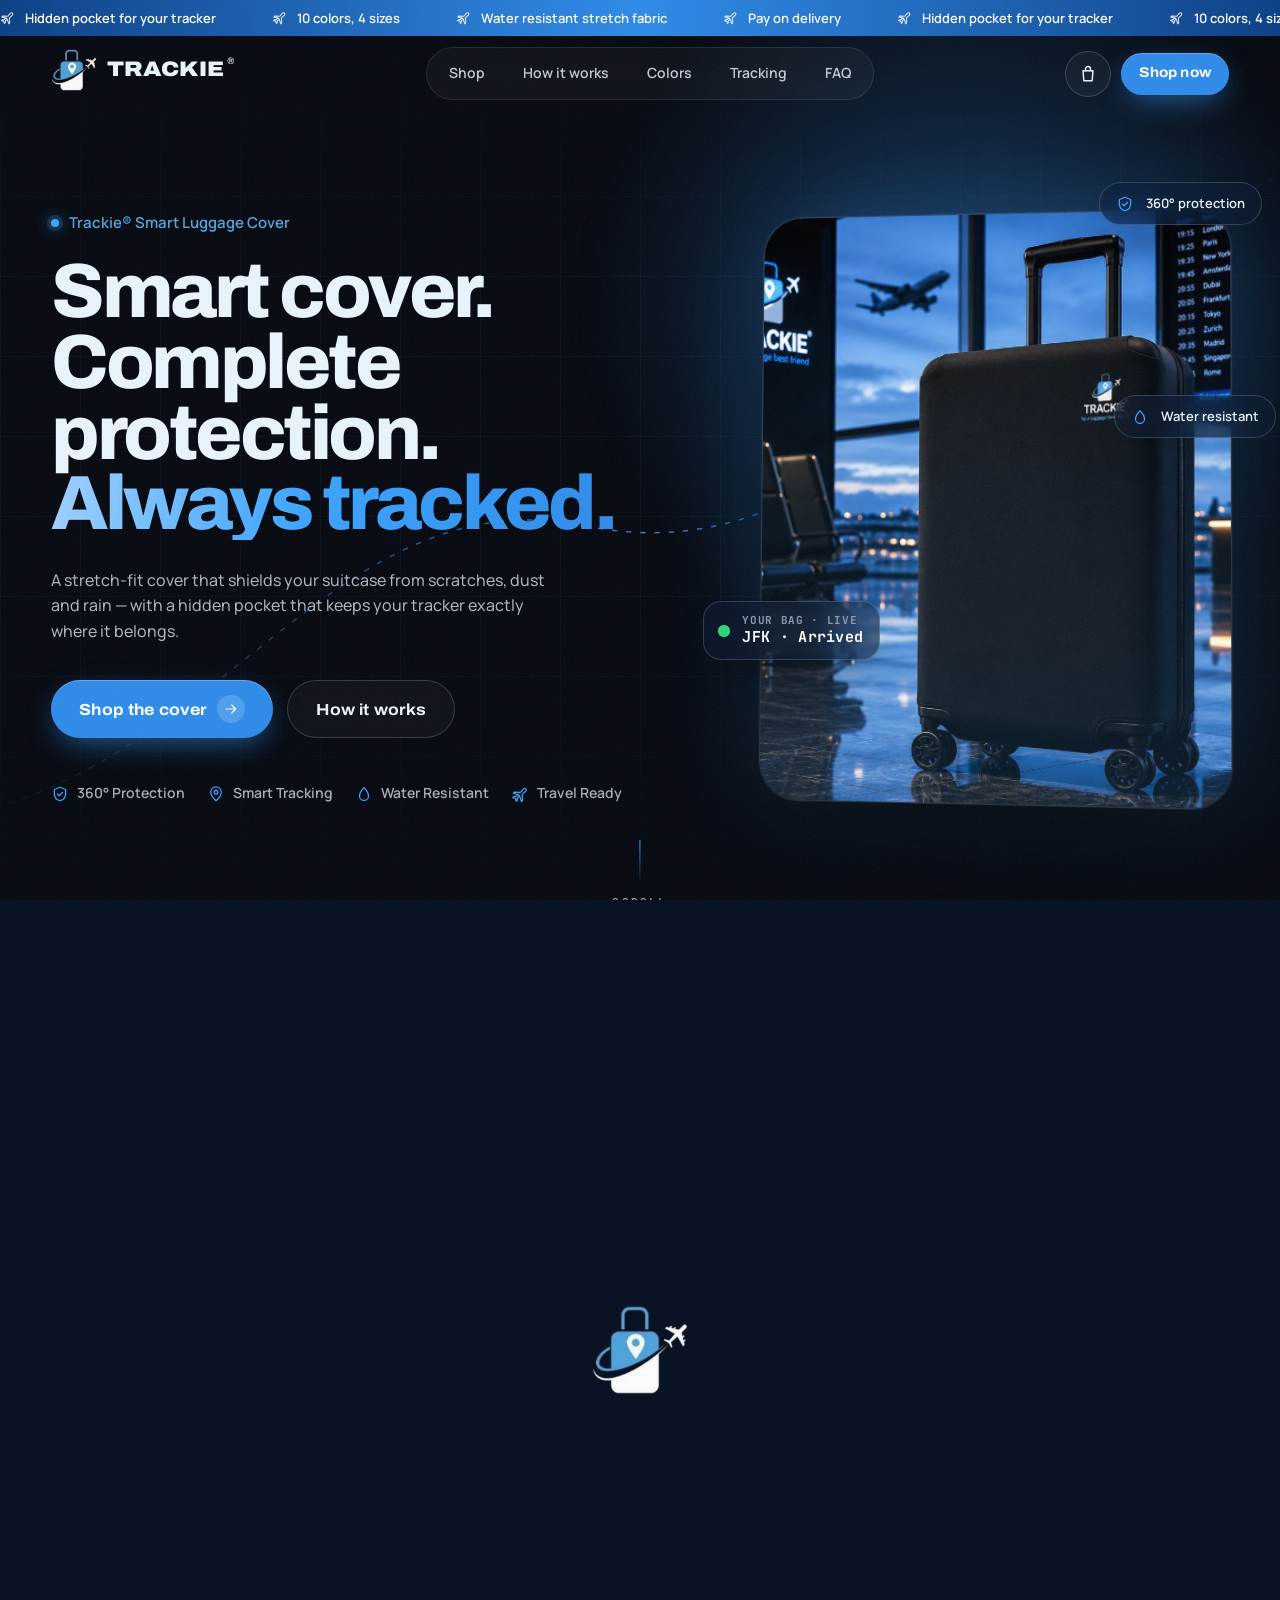
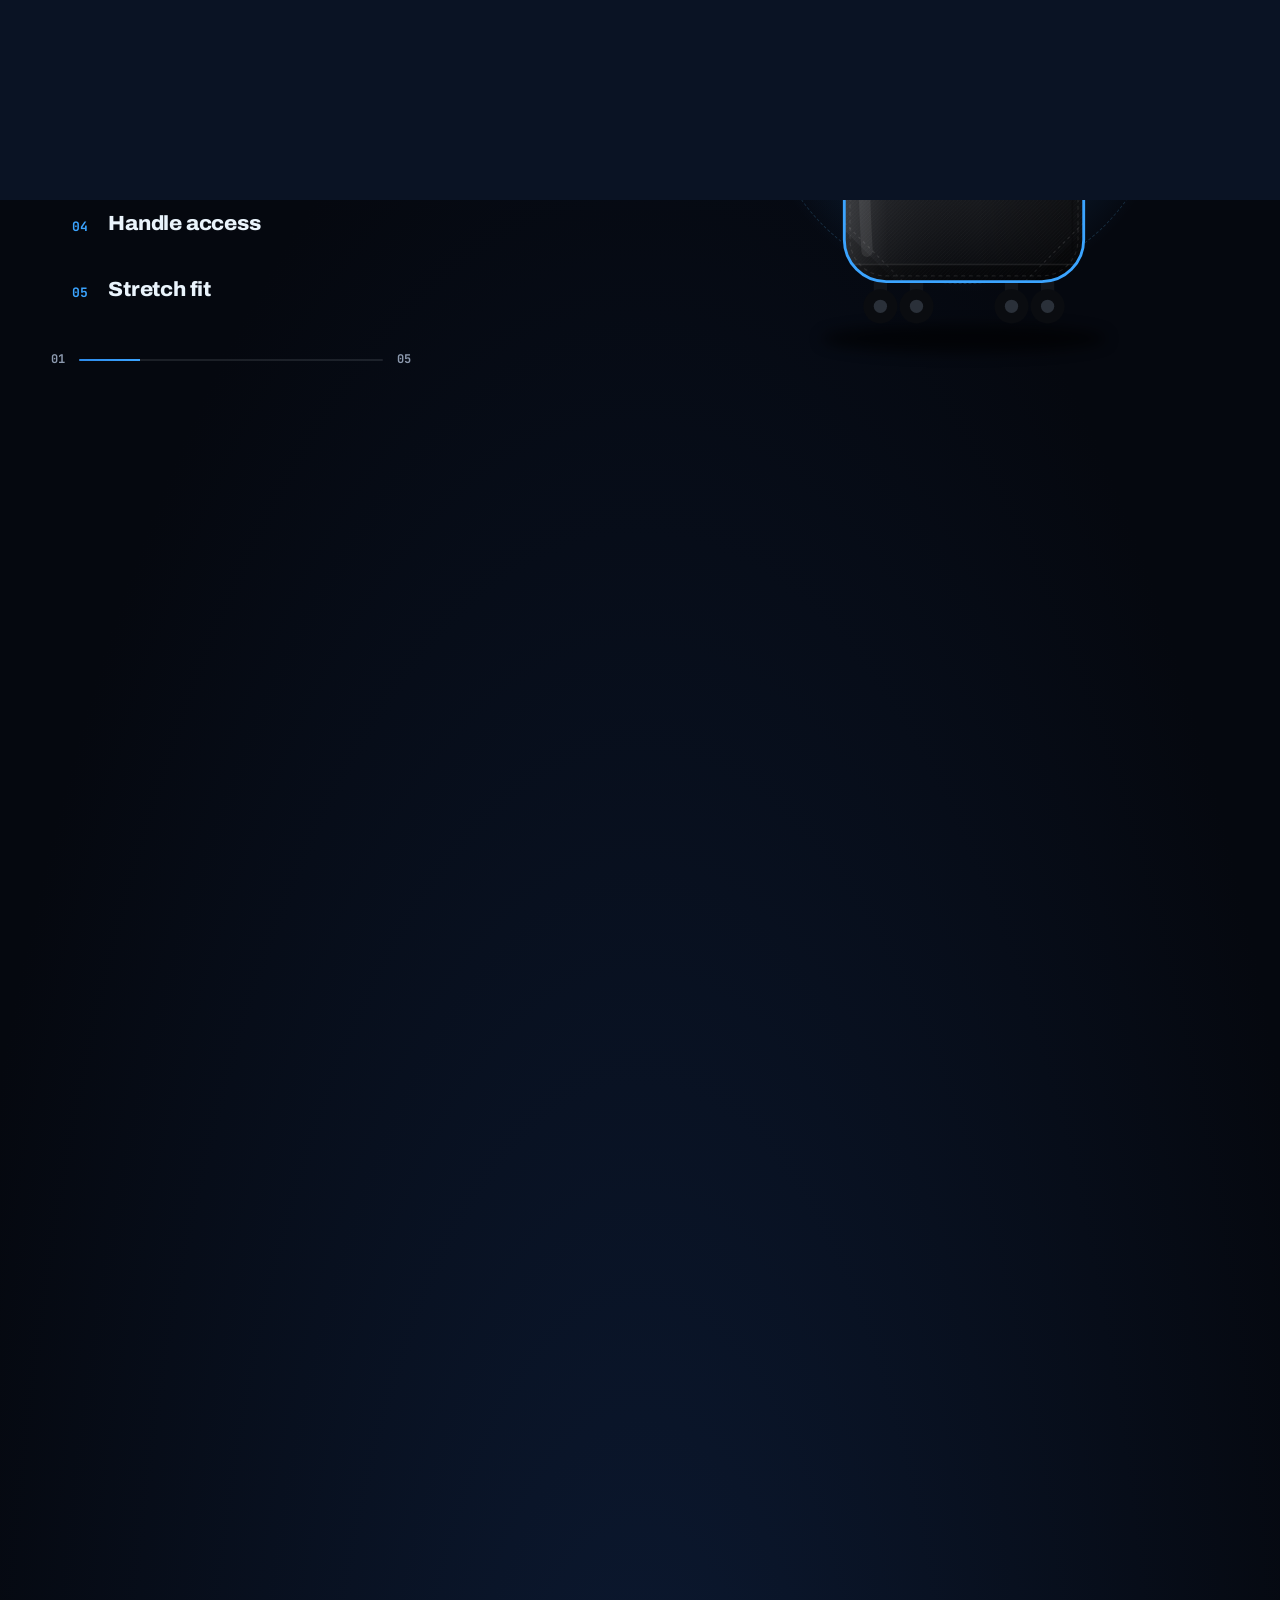
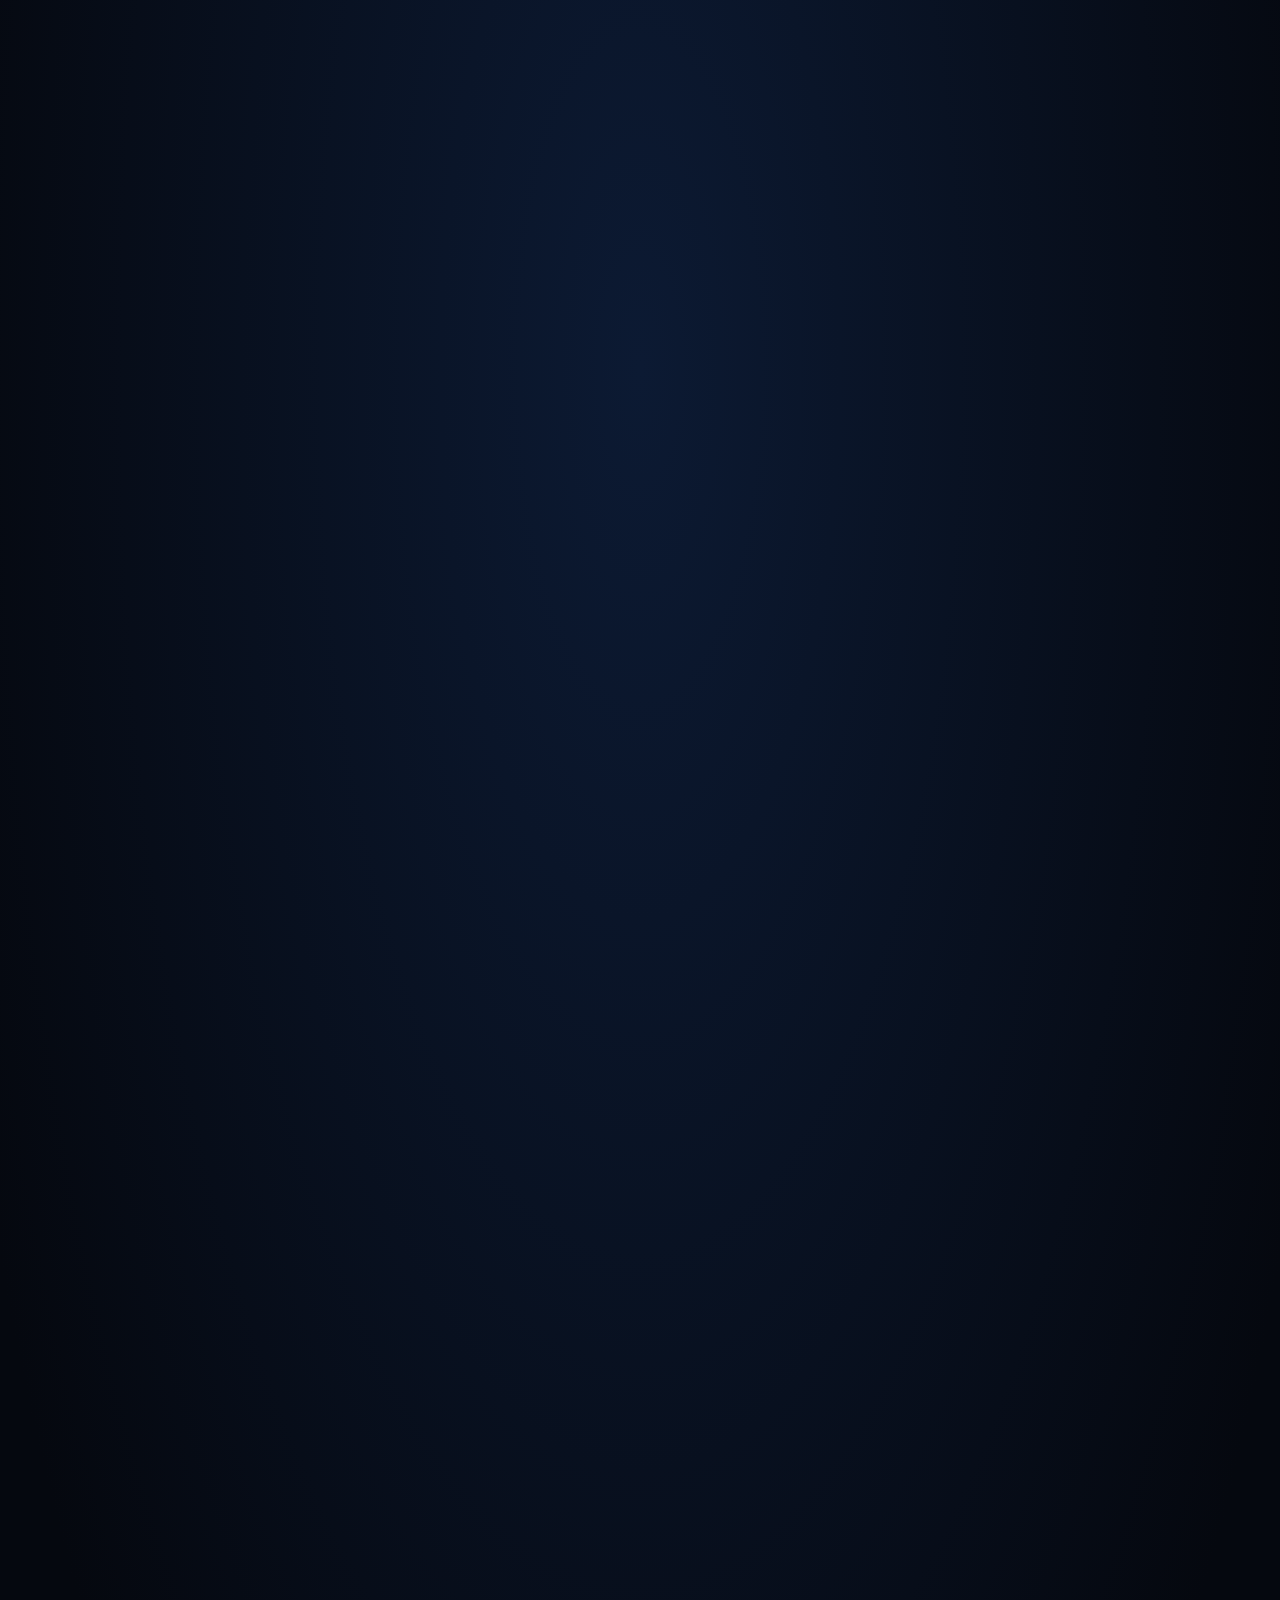
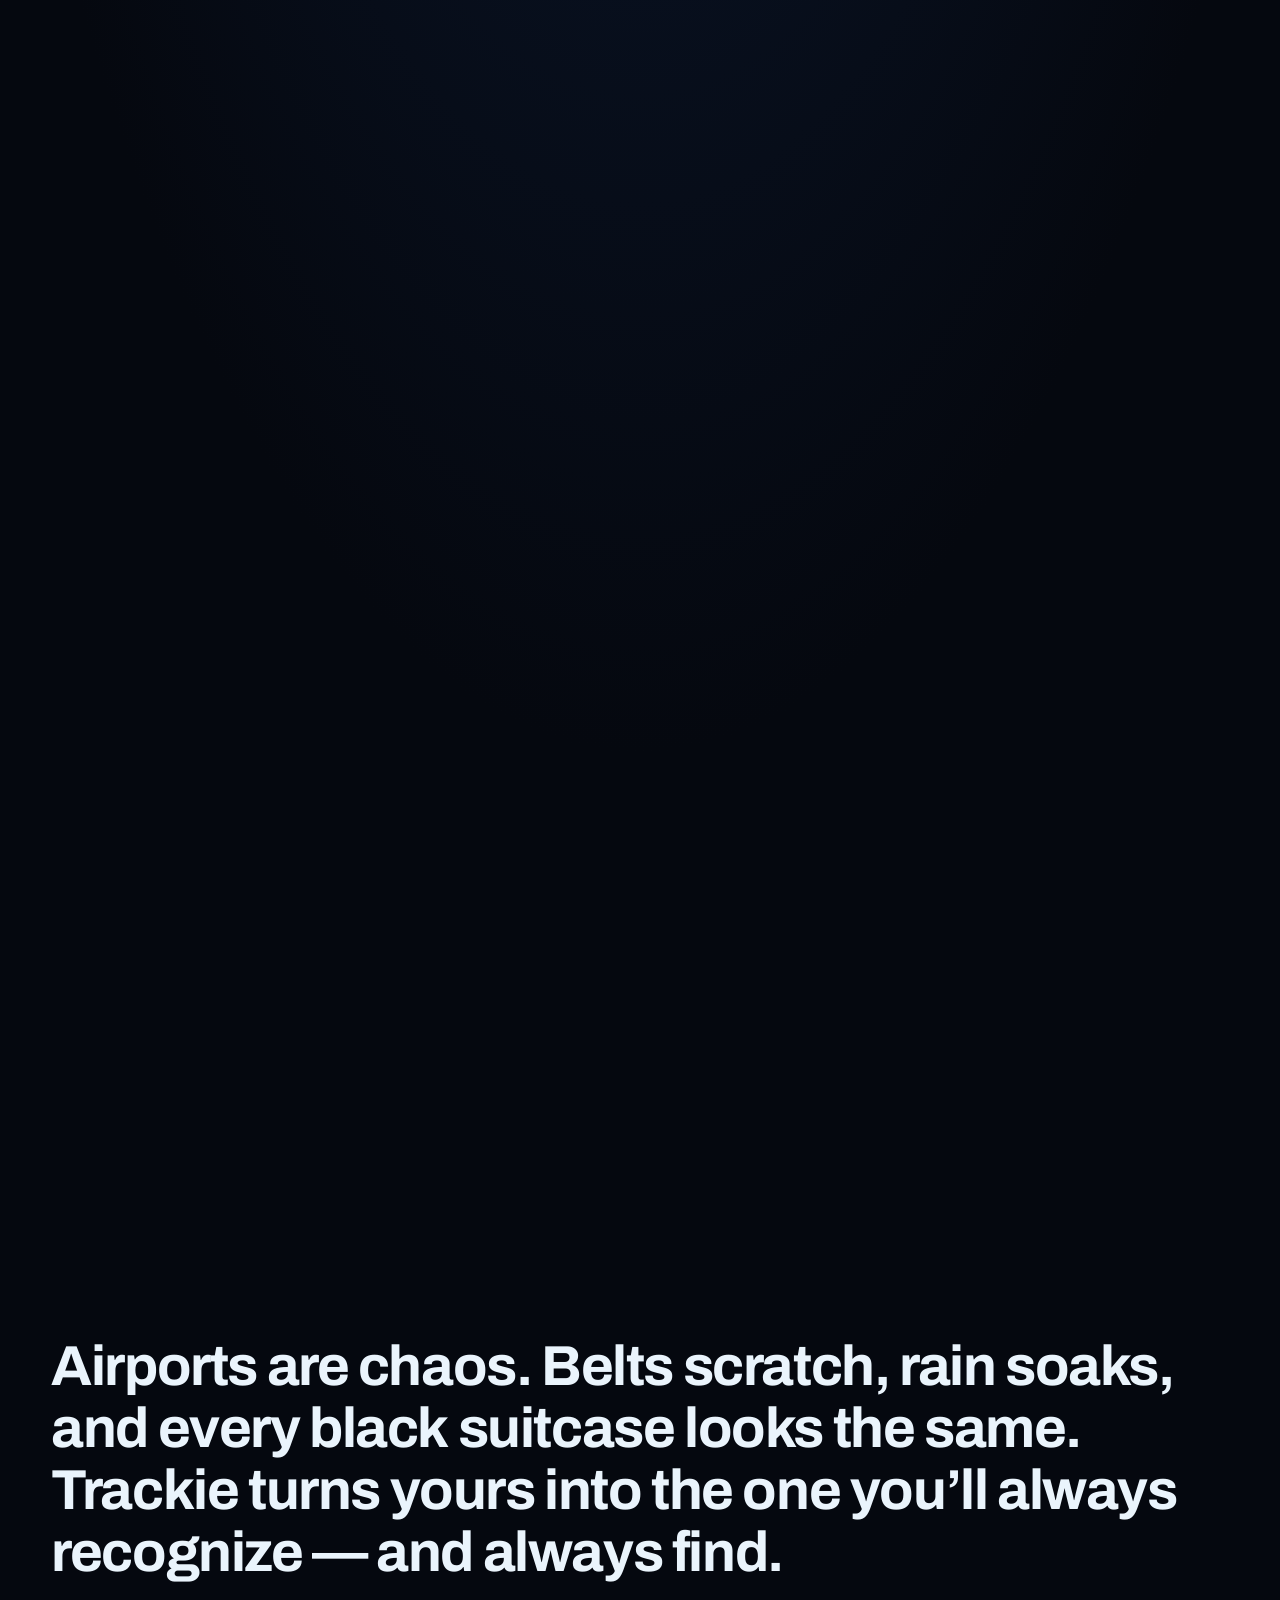
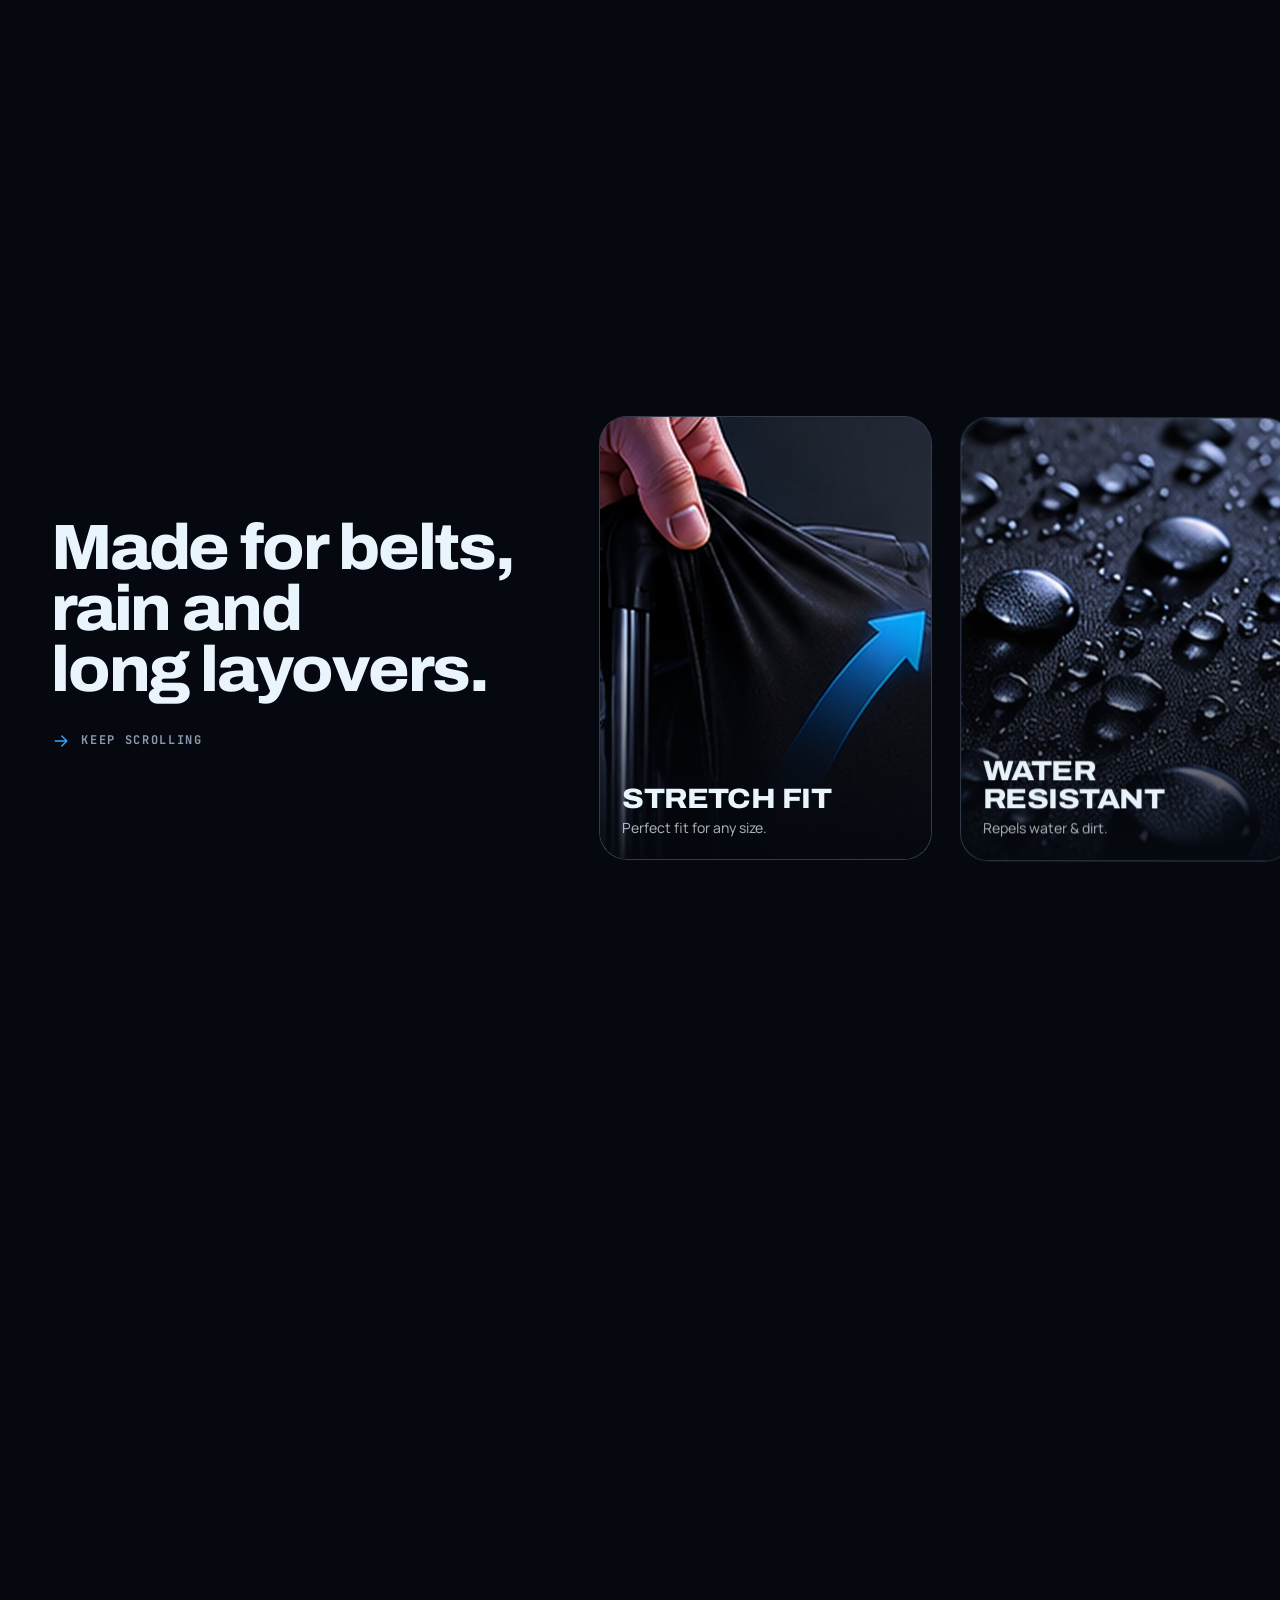
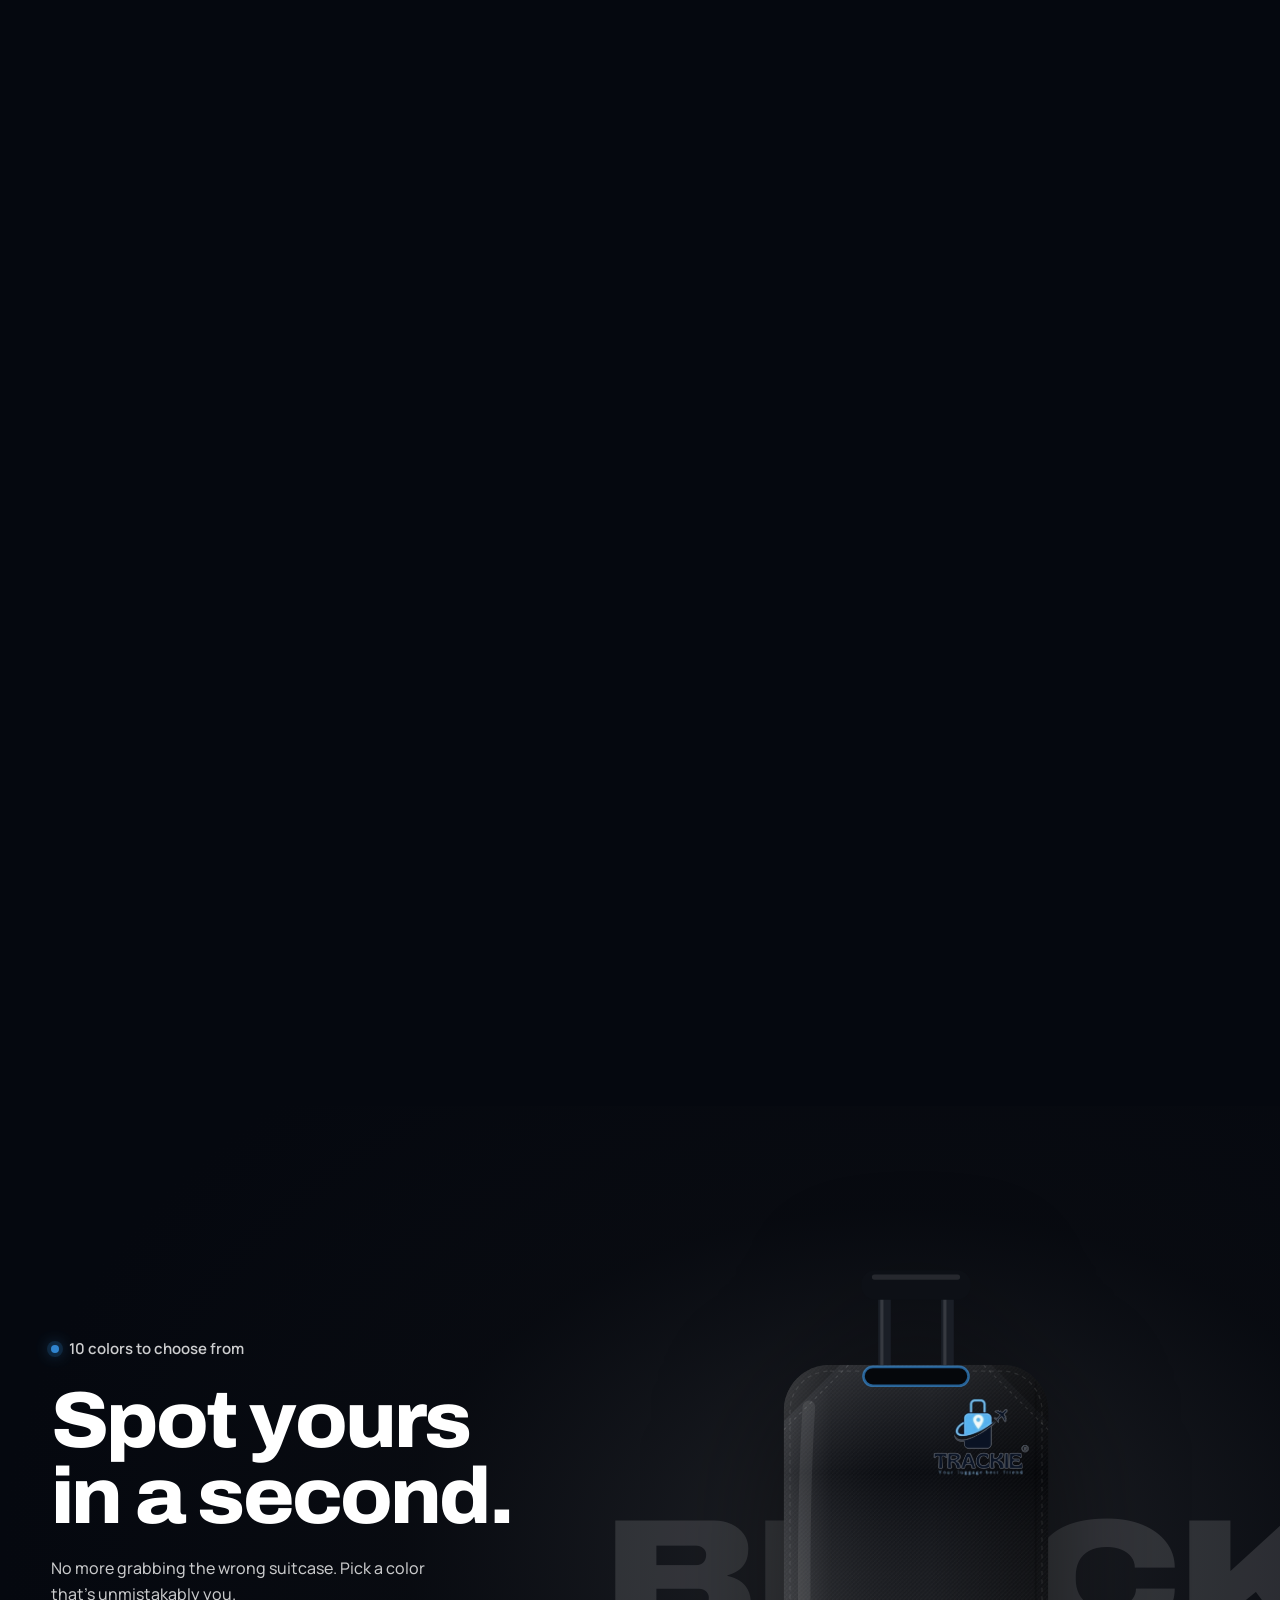
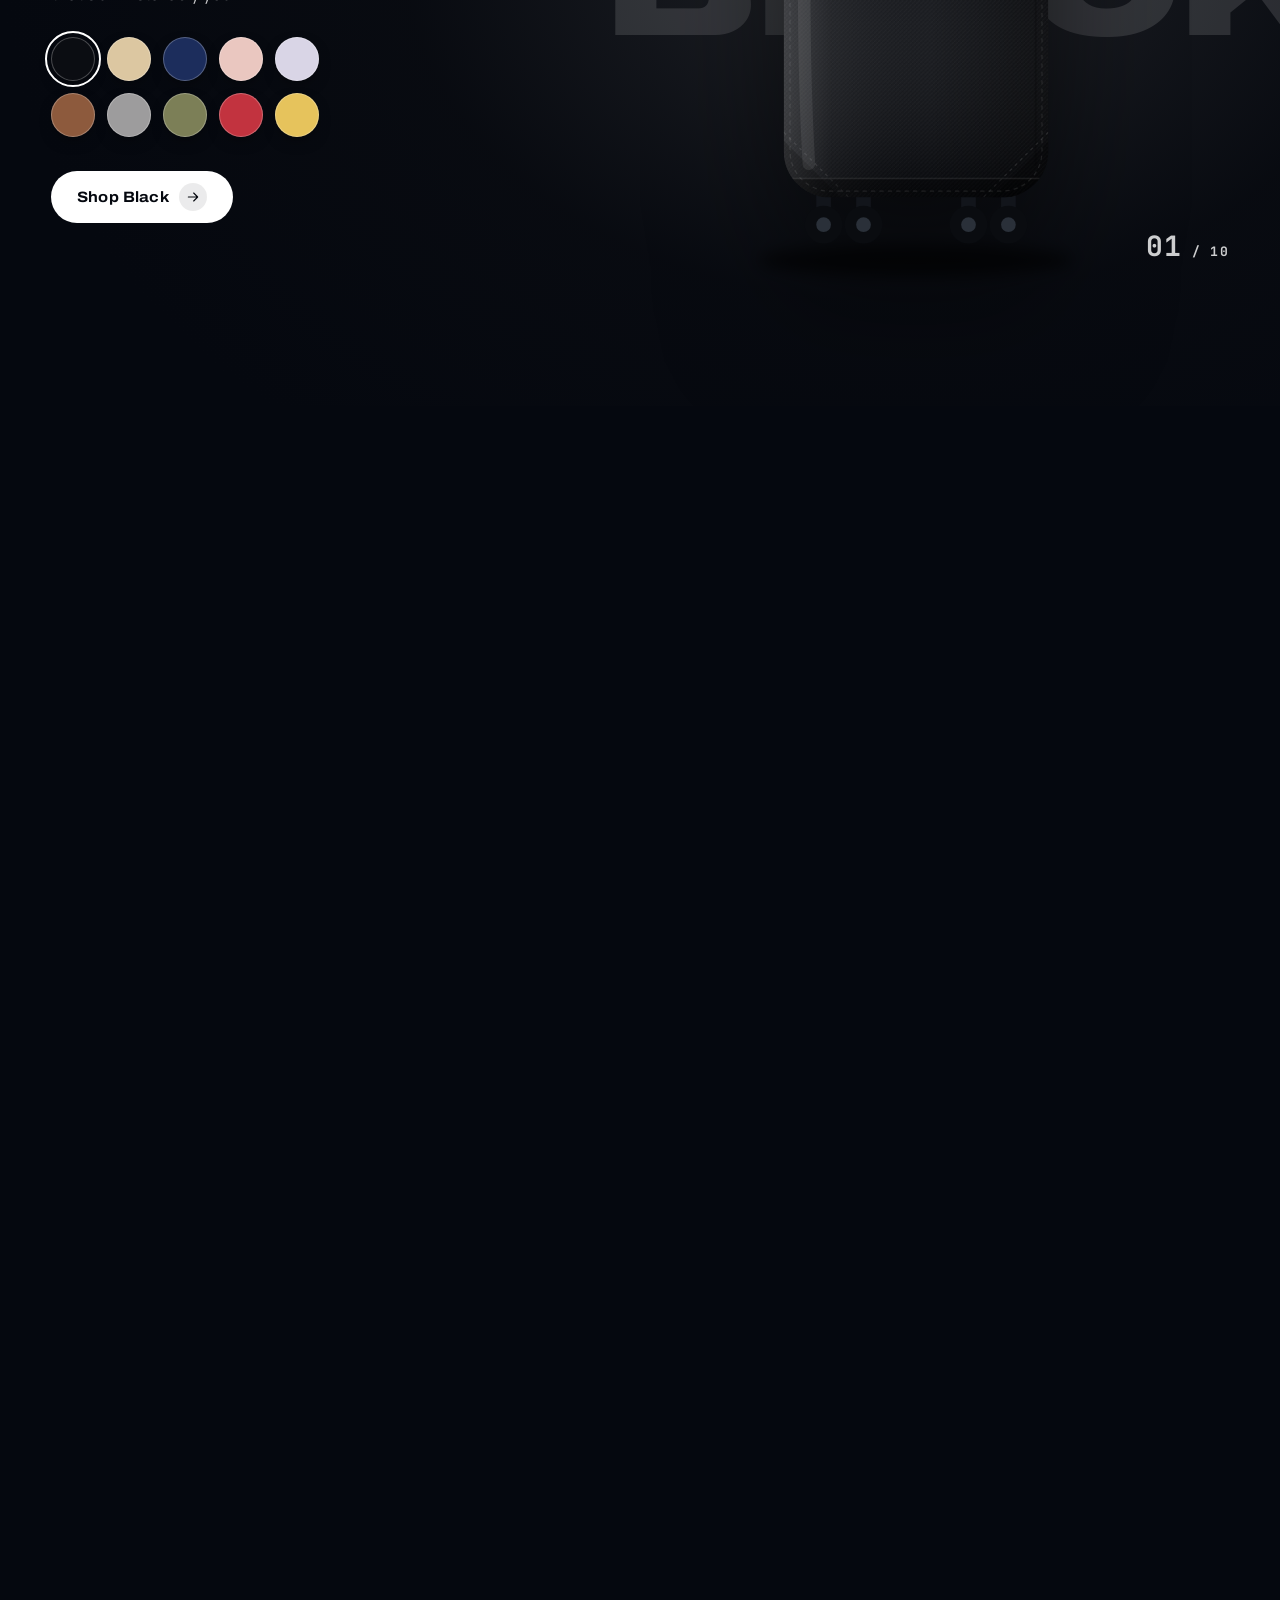
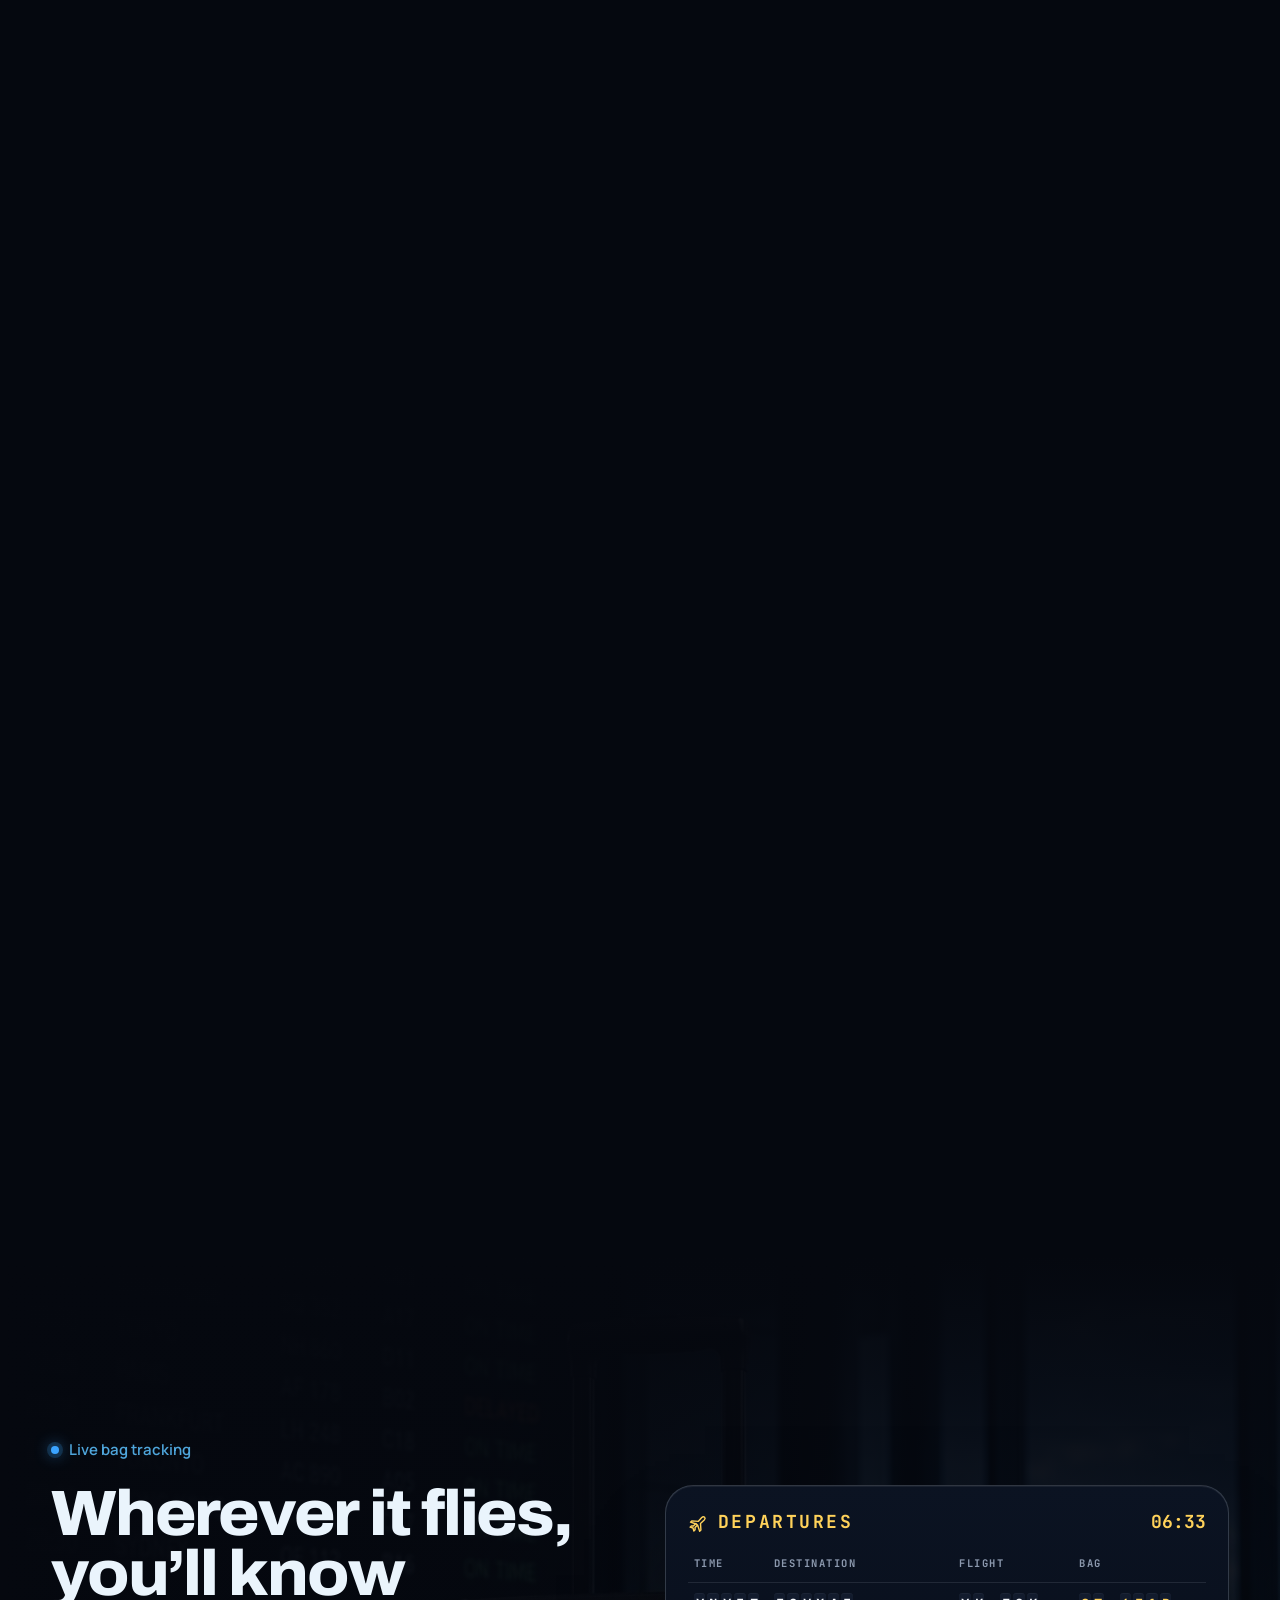
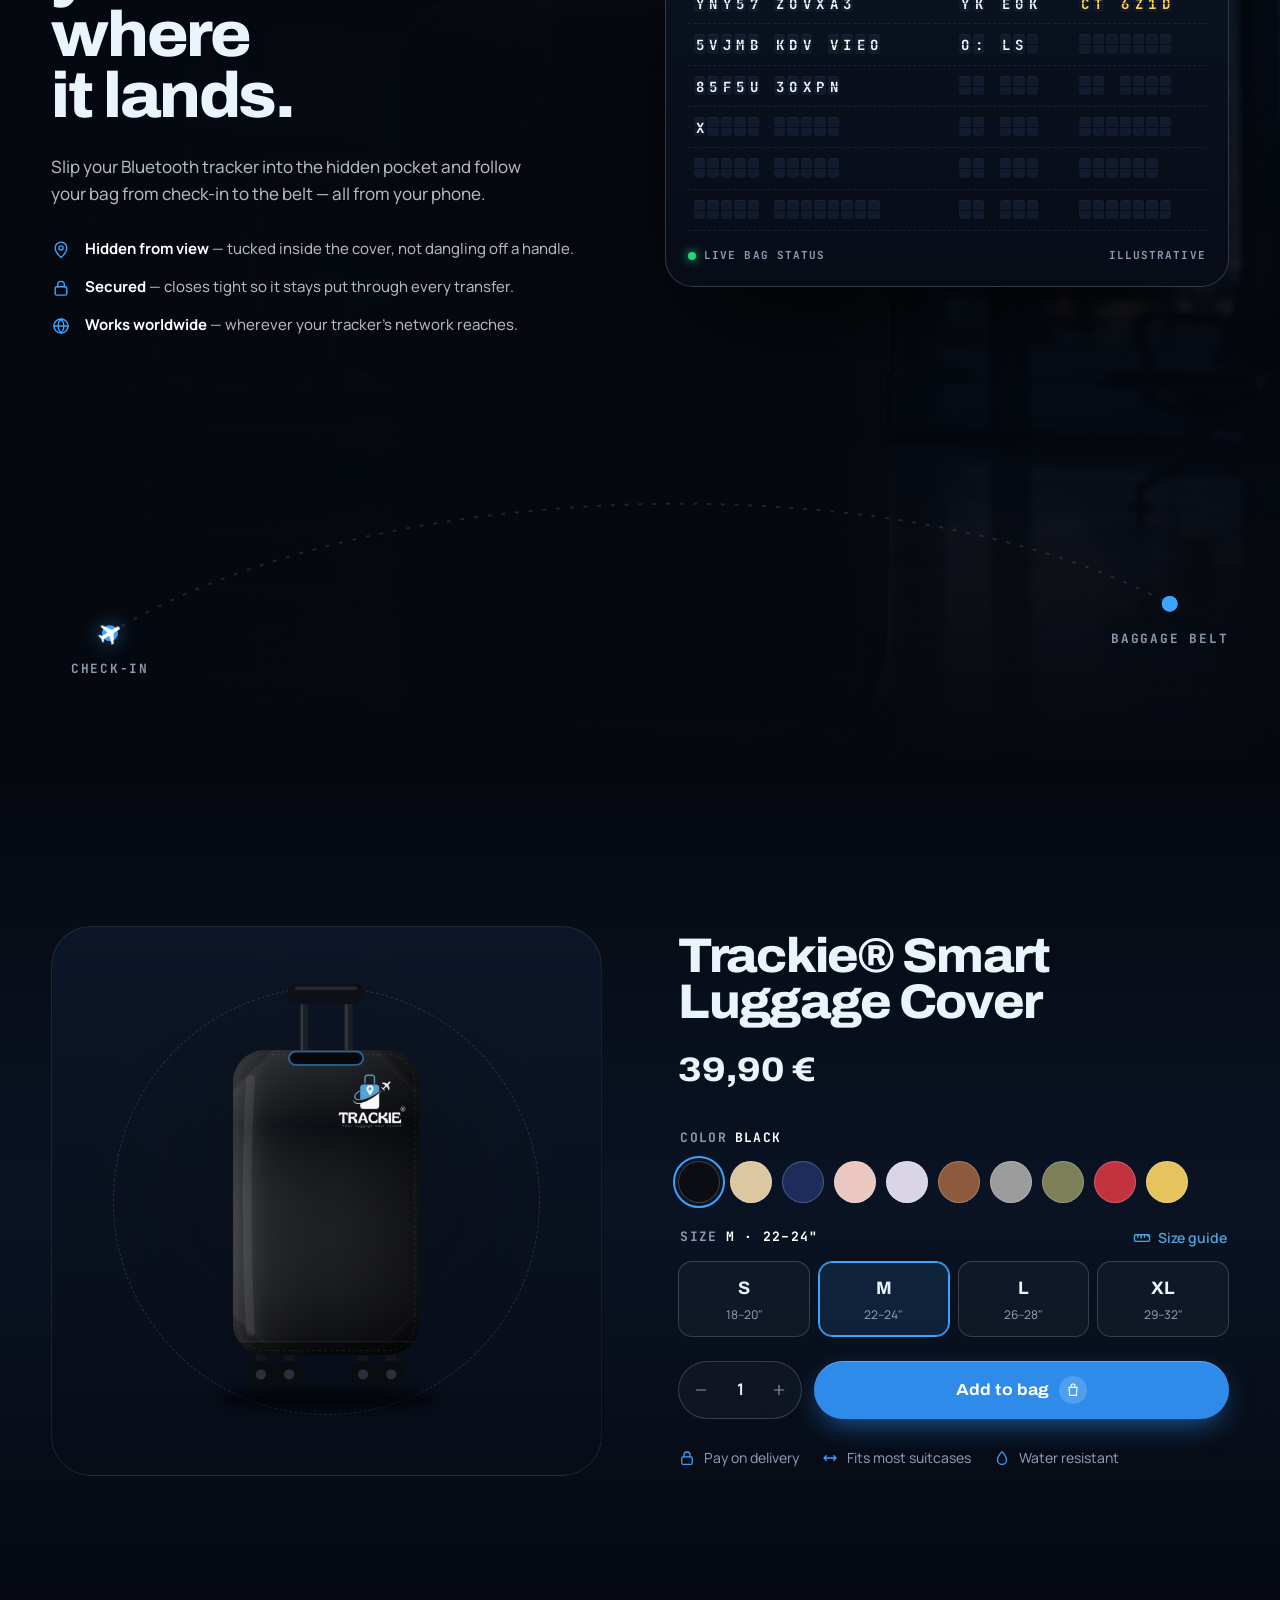
==== commit d03944c3: "Real Trackie logo on suitcase and header, remove pockets, app icons Co-Authored-By: Claude Opus 5.5 " ====
--- a/index.html
+++ b/index.html
@@ -8,10 +8,17 @@
 <meta charset="utf-8">
 <meta name="viewport" content="width=device-width,initial-scale=1">
 <meta name="theme-color" content="#05080F">
-<link rel="icon" href="favicon.svg" type="image/svg+xml">
+<link rel="icon" href="favicon-48.png" type="image/png" sizes="48x48">
+<link rel="apple-touch-icon" href="apple-touch-icon.png">
+<link rel="manifest" href="manifest.webmanifest">
+<meta name="apple-mobile-web-app-title" content="Trackie">
+<meta name="application-name" content="Trackie">
+<meta name="apple-mobile-web-app-capable" content="yes">
+<meta name="mobile-web-app-capable" content="yes">
+<meta name="apple-mobile-web-app-status-bar-style" content="black-translucent">
 <link rel="preload" href="assets/fonts/archivo-latin.woff2" as="font" type="font/woff2" crossorigin>
 <link rel="preload" href="assets/fonts/manrope-latin.woff2" as="font" type="font/woff2" crossorigin>
-<link rel="stylesheet" href="assets/css/site.css?v=mvyc91wx">
+<link rel="stylesheet" href="assets/css/site.css?v=mvyd1vbf">
 <meta property="og:site_name" content="Trackie">
 <meta property="og:type" content="website">
 <meta property="og:image" content="https://trackieofficial.com/assets/img/trackie-hero.jpg">
@@ -20,12 +27,12 @@
   document.documentElement.classList.replace('no-js','js');
   try { if (sessionStorage.getItem('trackie-pt') === '1') document.documentElement.classList.add('pt-incoming'); } catch (e) {}
 </script>
-<script src="assets/js/config.js?v=mvyc91wx" defer></script>
+<script src="assets/js/config.js?v=mvyd1vbf" defer></script>
 <script src="assets/js/gsap.min.js" defer></script>
 <script src="assets/js/ScrollTrigger.min.js" defer></script>
 <script src="assets/js/MotionPathPlugin.min.js" defer></script>
 <script src="assets/js/lenis.min.js" defer></script>
-<script src="assets/js/site.js?v=mvyc91wx" defer></script>
+<script src="assets/js/site.js?v=mvyd1vbf" defer></script>
 
 </head>
 <body class="page-home">
@@ -40,6 +47,7 @@
     <linearGradient id="cs-intro-vert" x1="0" y1="0" x2="0" y2="1"><stop offset="0" stop-color="#fff" stop-opacity=".12"/><stop offset=".25" stop-color="#fff" stop-opacity="0"/><stop offset="1" stop-color="#000" stop-opacity=".3"/></linearGradient>
     <radialGradient id="cs-intro-glow" cx=".5" cy=".5" r=".5"><stop offset="0" stop-color="#3BA4FF" stop-opacity=".95"/><stop offset="1" stop-color="#3BA4FF" stop-opacity="0"/></radialGradient>
     <filter id="cs-intro-blur" x="-50%" y="-50%" width="200%" height="200%"><feGaussianBlur stdDeviation="7"/></filter>
+    <pattern id="cs-intro-weave" width="4" height="4" patternUnits="userSpaceOnUse"><path d="M0 4L4 0" stroke="#fff" stroke-opacity=".05" stroke-width="1"/><path d="M0 0L4 4" stroke="#000" stroke-opacity=".08" stroke-width="1"/></pattern>
     <clipPath id="cs-intro-clip"><rect x="74" y="96" width="252" height="412" rx="44"/></clipPath>
   </defs>
   <ellipse class="case__shadow" cx="200" cy="568" rx="150" ry="15" fill="#000" opacity=".6" filter="url(#cs-intro-blur)"/>
@@ -60,36 +68,35 @@
       <rect class="case__fabric" x="74" y="96" width="252" height="412" fill="var(--cover)"/>
       <rect x="74" y="96" width="252" height="412" fill="url(#cs-intro-vert)"/>
       <rect x="74" y="96" width="252" height="412" fill="url(#cs-intro-shade)"/>
-      <g fill="#000" opacity=".26"><path d="M74 96h62l-62 62z"/><path d="M326 96h-62l62 62z"/><path d="M74 508h62l-62-62z"/><path d="M326 508h-62l62-62z"/></g>
-      <rect x="74" y="488" width="252" height="20" fill="#000" opacity=".32"/>
-      <path d="M74 488H326" stroke="#fff" stroke-opacity=".08" stroke-width="2"/>
-      <path d="M312 110V486" stroke="#000" stroke-opacity=".28" stroke-width="2" stroke-dasharray="3 5"/>
-    </g>
+      <rect x="74" y="96" width="252" height="412" fill="url(#cs-intro-weave)" opacity=".5"/>
+      <g fill="#000" opacity=".2"><path d="M74 96h54l-54 54z"/><path d="M326 96h-54l54 54z"/><path d="M74 508h54l-54-54z"/><path d="M326 508h-54l54-54z"/></g>
+      <g fill="none" stroke="#fff" stroke-opacity=".1" stroke-width="1.2" stroke-dasharray="3 4">
+        <path d="M74 158L136 96M326 158L264 96M74 446L136 508M326 446L264 508"/>
+      </g>
+      <rect x="74" y="490" width="252" height="18" fill="#000" opacity=".3"/>
+      <path d="M74 490H326" stroke="#fff" stroke-opacity=".08" stroke-width="1.5"/>
+      <path d="M314 112V478" stroke="#000" stroke-opacity=".22" stroke-width="1.6"/>
+    </g>
+    <rect x="80" y="102" width="240" height="400" rx="38" fill="none" stroke="#fff" stroke-opacity=".09" stroke-width="1.2" stroke-dasharray="4 4"/>
     <rect class="case__outline" x="74" y="96" width="252" height="412" rx="44" fill="none" stroke="#3BA4FF" stroke-width="3" opacity="0"/>
     <g class="case__slot"><rect x="150" y="98" width="100" height="18" rx="9" fill="#05070B"/><rect class="case__slot-glow" x="150" y="98" width="100" height="18" rx="9" fill="none" stroke="#3BA4FF" stroke-width="2.5"/></g>
-    <g class="case__pocket">
-      <rect x="108" y="256" width="176" height="200" rx="16" fill="#000" opacity=".16"/>
-      <rect x="108" y="256" width="176" height="200" rx="16" fill="none" stroke="#000" stroke-opacity=".35" stroke-width="2"/>
-      <rect class="case__pocket-open" x="122" y="270" width="148" height="0" rx="4" fill="#020305"/>
-      <path class="case__zipline" d="M122 272H270" stroke="#000" stroke-opacity=".55" stroke-width="4" stroke-linecap="round"/>
-      <g class="case__zip"><rect x="126" y="266" width="12" height="12" rx="3" fill="#20242C"/><rect x="127" y="276" width="10" height="40" rx="3" fill="#1F72E0"/><rect x="129" y="282" width="2" height="28" rx="1" fill="#fff" opacity=".6"/></g>
-    </g>
-    <g class="case__tracker">
-      <circle class="case__ring" cx="286" cy="178" r="20" fill="none" stroke="#3BA4FF" stroke-width="2" opacity="0"/>
-      <circle class="case__ring" cx="286" cy="178" r="20" fill="none" stroke="#3BA4FF" stroke-width="2" opacity="0"/>
-      <rect x="262" y="148" width="48" height="60" rx="9" fill="#000" opacity=".3"/>
-      <rect x="262" y="148" width="48" height="60" rx="9" fill="none" stroke="#3BA4FF" stroke-opacity=".55" stroke-width="1.5"/>
-      <circle class="case__tracker-glow" cx="286" cy="178" r="16" fill="url(#cs-intro-glow)"/>
-      <path class="case__tracker-pin" d="M286 166c-5 0-8.6 3.7-8.6 8.4 0 6 8.6 13.4 8.6 13.4s8.6-7.4 8.6-13.4c0-4.7-3.6-8.4-8.6-8.4z" fill="none" stroke="#7CC4FF" stroke-width="2.2"/>
-      <circle cx="286" cy="174.6" r="2.6" fill="#7CC4FF"/>
-      <g class="case__tag" opacity="0"><circle cx="286" cy="178" r="15" fill="#E9EDF2"/><circle cx="286" cy="178" r="10" fill="none" stroke="#C3CAD3" stroke-width="1.5"/></g>
-    </g>
-    <g class="case__label" transform="translate(108 138)">
-      <rect width="100" height="34" rx="7" fill="#05070B" opacity=".9"/>
-      <g transform="translate(4 2) scale(.25)"><rect x="34" y="34" width="52" height="66" rx="10" fill="#fff"/><rect x="34" y="34" width="52" height="40" rx="10" fill="#4FA6DC"/><path d="M60 41c-7.2 0-12.4 5.3-12.4 12.1 0 8.6 12.4 19.4 12.4 19.4s12.4-10.8 12.4-19.4C72.4 46.3 67.2 41 60 41z" fill="#fff"/><path d="M24 70c-9 12 20 22 50 12 14-5 26-14 34-24-11 8-24 15-37 18-22 5-43 3-47-6z" fill="#2E8BEA"/></g>
-      <text x="38" y="22" fill="#fff" font-family="Archivo, sans-serif" font-size="12.5" font-weight="800" letter-spacing=".6">TRACKIE</text>
-    </g>
-    <path class="case__sheen" d="M96 130c-6 90-6 250 0 350" stroke="#fff" stroke-opacity=".09" stroke-width="10" stroke-linecap="round" fill="none"/>
+    <g class="case__logo">
+      <image class="case__logo-img case__logo--light" href="assets/img/trackie-logo-light.png" x="216" y="128" width="92" height="74" preserveAspectRatio="xMidYMid meet"/>
+      <image class="case__logo-img case__logo--dark" href="assets/img/trackie-logo-dark.png" x="216" y="128" width="92" height="74" preserveAspectRatio="xMidYMid meet"/>
+    </g>
+    <g class="case__sidezip" opacity="0">
+      <path class="case__sidezip-line" d="M314 190V420" stroke="#3BA4FF" stroke-width="3" stroke-linecap="round" fill="none"/>
+      <g class="case__zip"><rect x="308" y="184" width="12" height="12" rx="3" fill="#20242C"/><rect x="309" y="194" width="10" height="34" rx="3" fill="#1F72E0"/></g>
+    </g>
+    <g class="case__tracker" opacity="0">
+      <circle class="case__ring" cx="268" cy="352" r="22" fill="none" stroke="#3BA4FF" stroke-width="2" opacity="0"/>
+      <circle class="case__ring" cx="268" cy="352" r="22" fill="none" stroke="#3BA4FF" stroke-width="2" opacity="0"/>
+      <rect x="240" y="318" width="56" height="68" rx="10" fill="#3BA4FF" fill-opacity=".1" stroke="#3BA4FF" stroke-width="1.6" stroke-dasharray="5 4"/>
+      <circle class="case__tracker-glow" cx="268" cy="352" r="18" fill="url(#cs-intro-glow)"/>
+      <g class="case__tag"><circle cx="268" cy="352" r="15" fill="#E9EDF2"/><circle cx="268" cy="352" r="10" fill="none" stroke="#C3CAD3" stroke-width="1.5"/></g>
+      <path d="M268 334c-4 0-7 3-7 6.8 0 4.9 7 10.9 7 10.9s7-6 7-10.9c0-3.8-3-6.8-7-6.8z" fill="#3BA4FF" transform="translate(0 -24)"/>
+    </g>
+    <path class="case__sheen" d="M98 136c-6 90-6 240 0 340" stroke="#fff" stroke-opacity=".08" stroke-width="12" stroke-linecap="round" fill="none"/>
   </g>
   <g class="case__orbit">
     <path id="cs-intro-orbit" class="case__orbit-path" d="M30 300C-30 440 120 600 290 520 370 480 410 380 372 250" fill="none" stroke="url(#cs-intro-orbitg)" stroke-width="8" stroke-linecap="round"/>
@@ -134,20 +141,7 @@
 
 <header class="hdr hdr--over" data-header>
   <div class="hdr__inner">
-    <a href="index.html" class="hdr__logo" aria-label="Trackie home"><span class="logo"><svg class="logo__mark" viewBox="0 0 120 120" aria-hidden="true" focusable="false">
-  <defs>
-    <linearGradient id="lg-hdr-body" x1="0" y1="0" x2="0" y2="1"><stop offset="0" stop-color="#6BB8E8"/><stop offset="1" stop-color="#3E97D6"/></linearGradient>
-    <linearGradient id="lg-hdr-sw" x1="0" y1="0" x2="1" y2="0"><stop offset="0" stop-color="#1F6FC4"/><stop offset=".55" stop-color="#2E8BEA"/><stop offset="1" stop-color="#ffffff"/></linearGradient>
-    <clipPath id="lg-hdr-clip"><rect x="34" y="34" width="52" height="66" rx="10"/></clipPath>
-  </defs>
-  <path class="logo__handle" d="M47 36V24a9 9 0 0 1 9-9h8a9 9 0 0 1 9 9v12" fill="none" stroke="#4FA6DC" stroke-width="6" stroke-linecap="round"/>
-  <rect class="logo__body" x="34" y="34" width="52" height="66" rx="10" fill="#fff"/>
-  <g clip-path="url(#lg-hdr-clip)"><rect class="logo__fill" x="30" y="30" width="60" height="44" fill="url(#lg-hdr-body)"/></g>
-  <path class="logo__pin" d="M60 41c-7.2 0-12.4 5.3-12.4 12.1 0 8.6 12.4 19.4 12.4 19.4s12.4-10.8 12.4-19.4C72.4 46.3 67.2 41 60 41z" fill="#fff"/>
-  <circle class="logo__dot" cx="60" cy="53" r="4.6" fill="#4FA6DC"/>
-  <path class="logo__swoosh" d="M24 70c-9 12 20 22 50 12 14-5 26-14 34-24-11 8-24 15-37 18-22 5-43 3-47-6z" fill="url(#lg-hdr-sw)"/>
-  <path class="logo__plane" transform="translate(88 20) rotate(45 12 12)" d="M21 16v-2l-8-5V3.5a1.5 1.5 0 0 0-3 0V9l-8 5v2l8-2.5V19l-2 1.5V22l3.5-1 3.5 1v-1.5L13 19v-5.5l8 2.5z" fill="#fff"/>
-</svg><span class="logo__text"><span class="logo__word">TRACKIE<sup>®</sup></span></span></span></a>
+    <a href="index.html" class="hdr__logo" aria-label="Trackie home"><span class="logo"><img class="logo__mark logo__mark--img" src="assets/img/trackie-mark.png" alt="" width="152" height="140"><span class="logo__text"><span class="logo__word">TRACKIE<sup>®</sup></span></span></span></a>
     <nav class="hdr__nav" aria-label="Main">
       <ul class="hdr__links">
         <li><a href="product.html" class="hdr__link" data-magnetic><span data-text="Shop">Shop</span></a></li>
@@ -178,20 +172,7 @@
       <li><a href="index.html#tracking" class="mmenu__link"><span class="mmenu__idx">04</span>Tracking</a></li>
       <li><a href="index.html#faq" class="mmenu__link"><span class="mmenu__idx">05</span>FAQ</a></li>
     </ul>
-    <div class="mmenu__foot"><span class="logo"><svg class="logo__mark" viewBox="0 0 120 120" aria-hidden="true" focusable="false">
-  <defs>
-    <linearGradient id="lg-mm-body" x1="0" y1="0" x2="0" y2="1"><stop offset="0" stop-color="#6BB8E8"/><stop offset="1" stop-color="#3E97D6"/></linearGradient>
-    <linearGradient id="lg-mm-sw" x1="0" y1="0" x2="1" y2="0"><stop offset="0" stop-color="#1F6FC4"/><stop offset=".55" stop-color="#2E8BEA"/><stop offset="1" stop-color="#ffffff"/></linearGradient>
-    <clipPath id="lg-mm-clip"><rect x="34" y="34" width="52" height="66" rx="10"/></clipPath>
-  </defs>
-  <path class="logo__handle" d="M47 36V24a9 9 0 0 1 9-9h8a9 9 0 0 1 9 9v12" fill="none" stroke="#4FA6DC" stroke-width="6" stroke-linecap="round"/>
-  <rect class="logo__body" x="34" y="34" width="52" height="66" rx="10" fill="#fff"/>
-  <g clip-path="url(#lg-mm-clip)"><rect class="logo__fill" x="30" y="30" width="60" height="44" fill="url(#lg-mm-body)"/></g>
-  <path class="logo__pin" d="M60 41c-7.2 0-12.4 5.3-12.4 12.1 0 8.6 12.4 19.4 12.4 19.4s12.4-10.8 12.4-19.4C72.4 46.3 67.2 41 60 41z" fill="#fff"/>
-  <circle class="logo__dot" cx="60" cy="53" r="4.6" fill="#4FA6DC"/>
-  <path class="logo__swoosh" d="M24 70c-9 12 20 22 50 12 14-5 26-14 34-24-11 8-24 15-37 18-22 5-43 3-47-6z" fill="url(#lg-mm-sw)"/>
-  <path class="logo__plane" transform="translate(88 20) rotate(45 12 12)" d="M21 16v-2l-8-5V3.5a1.5 1.5 0 0 0-3 0V9l-8 5v2l8-2.5V19l-2 1.5V22l3.5-1 3.5 1v-1.5L13 19v-5.5l8 2.5z" fill="#fff"/>
-</svg><span class="logo__text"><span class="logo__word">TRACKIE<sup>®</sup></span><span class="logo__tag">Your luggage’s best friend</span></span></span></div>
+    <div class="mmenu__foot"><span class="logo"><img class="logo__mark logo__mark--img" src="assets/img/trackie-mark.png" alt="" width="152" height="140"><span class="logo__text"><span class="logo__word">TRACKIE<sup>®</sup></span><span class="logo__tag">Your luggage’s best friend</span></span></span></div>
   </nav>
 </div>
 
@@ -302,6 +283,7 @@
     <linearGradient id="cs-anat-vert" x1="0" y1="0" x2="0" y2="1"><stop offset="0" stop-color="#fff" stop-opacity=".12"/><stop offset=".25" stop-color="#fff" stop-opacity="0"/><stop offset="1" stop-color="#000" stop-opacity=".3"/></linearGradient>
     <radialGradient id="cs-anat-glow" cx=".5" cy=".5" r=".5"><stop offset="0" stop-color="#3BA4FF" stop-opacity=".95"/><stop offset="1" stop-color="#3BA4FF" stop-opacity="0"/></radialGradient>
     <filter id="cs-anat-blur" x="-50%" y="-50%" width="200%" height="200%"><feGaussianBlur stdDeviation="7"/></filter>
+    <pattern id="cs-anat-weave" width="4" height="4" patternUnits="userSpaceOnUse"><path d="M0 4L4 0" stroke="#fff" stroke-opacity=".05" stroke-width="1"/><path d="M0 0L4 4" stroke="#000" stroke-opacity=".08" stroke-width="1"/></pattern>
     <clipPath id="cs-anat-clip"><rect x="74" y="96" width="252" height="412" rx="44"/></clipPath>
   </defs>
   <ellipse class="case__shadow" cx="200" cy="568" rx="150" ry="15" fill="#000" opacity=".6" filter="url(#cs-anat-blur)"/>
@@ -317,36 +299,35 @@
       <rect class="case__fabric" x="74" y="96" width="252" height="412" fill="var(--cover)"/>
       <rect x="74" y="96" width="252" height="412" fill="url(#cs-anat-vert)"/>
       <rect x="74" y="96" width="252" height="412" fill="url(#cs-anat-shade)"/>
-      <g fill="#000" opacity=".26"><path d="M74 96h62l-62 62z"/><path d="M326 96h-62l62 62z"/><path d="M74 508h62l-62-62z"/><path d="M326 508h-62l62-62z"/></g>
-      <rect x="74" y="488" width="252" height="20" fill="#000" opacity=".32"/>
-      <path d="M74 488H326" stroke="#fff" stroke-opacity=".08" stroke-width="2"/>
-      <path d="M312 110V486" stroke="#000" stroke-opacity=".28" stroke-width="2" stroke-dasharray="3 5"/>
-    </g>
+      <rect x="74" y="96" width="252" height="412" fill="url(#cs-anat-weave)" opacity=".5"/>
+      <g fill="#000" opacity=".2"><path d="M74 96h54l-54 54z"/><path d="M326 96h-54l54 54z"/><path d="M74 508h54l-54-54z"/><path d="M326 508h-54l54-54z"/></g>
+      <g fill="none" stroke="#fff" stroke-opacity=".1" stroke-width="1.2" stroke-dasharray="3 4">
+        <path d="M74 158L136 96M326 158L264 96M74 446L136 508M326 446L264 508"/>
+      </g>
+      <rect x="74" y="490" width="252" height="18" fill="#000" opacity=".3"/>
+      <path d="M74 490H326" stroke="#fff" stroke-opacity=".08" stroke-width="1.5"/>
+      <path d="M314 112V478" stroke="#000" stroke-opacity=".22" stroke-width="1.6"/>
+    </g>
+    <rect x="80" y="102" width="240" height="400" rx="38" fill="none" stroke="#fff" stroke-opacity=".09" stroke-width="1.2" stroke-dasharray="4 4"/>
     <rect class="case__outline" x="74" y="96" width="252" height="412" rx="44" fill="none" stroke="#3BA4FF" stroke-width="3" opacity="0"/>
     <g class="case__slot"><rect x="150" y="98" width="100" height="18" rx="9" fill="#05070B"/><rect class="case__slot-glow" x="150" y="98" width="100" height="18" rx="9" fill="none" stroke="#3BA4FF" stroke-width="2.5"/></g>
-    <g class="case__pocket">
-      <rect x="108" y="256" width="176" height="200" rx="16" fill="#000" opacity=".16"/>
-      <rect x="108" y="256" width="176" height="200" rx="16" fill="none" stroke="#000" stroke-opacity=".35" stroke-width="2"/>
-      <rect class="case__pocket-open" x="122" y="270" width="148" height="0" rx="4" fill="#020305"/>
-      <path class="case__zipline" d="M122 272H270" stroke="#000" stroke-opacity=".55" stroke-width="4" stroke-linecap="round"/>
-      <g class="case__zip"><rect x="126" y="266" width="12" height="12" rx="3" fill="#20242C"/><rect x="127" y="276" width="10" height="40" rx="3" fill="#1F72E0"/><rect x="129" y="282" width="2" height="28" rx="1" fill="#fff" opacity=".6"/></g>
-    </g>
-    <g class="case__tracker">
-      <circle class="case__ring" cx="286" cy="178" r="20" fill="none" stroke="#3BA4FF" stroke-width="2" opacity="0"/>
-      <circle class="case__ring" cx="286" cy="178" r="20" fill="none" stroke="#3BA4FF" stroke-width="2" opacity="0"/>
-      <rect x="262" y="148" width="48" height="60" rx="9" fill="#000" opacity=".3"/>
-      <rect x="262" y="148" width="48" height="60" rx="9" fill="none" stroke="#3BA4FF" stroke-opacity=".55" stroke-width="1.5"/>
-      <circle class="case__tracker-glow" cx="286" cy="178" r="16" fill="url(#cs-anat-glow)"/>
-      <path class="case__tracker-pin" d="M286 166c-5 0-8.6 3.7-8.6 8.4 0 6 8.6 13.4 8.6 13.4s8.6-7.4 8.6-13.4c0-4.7-3.6-8.4-8.6-8.4z" fill="none" stroke="#7CC4FF" stroke-width="2.2"/>
-      <circle cx="286" cy="174.6" r="2.6" fill="#7CC4FF"/>
-      <g class="case__tag" opacity="0"><circle cx="286" cy="178" r="15" fill="#E9EDF2"/><circle cx="286" cy="178" r="10" fill="none" stroke="#C3CAD3" stroke-width="1.5"/></g>
-    </g>
-    <g class="case__label" transform="translate(108 138)">
-      <rect width="100" height="34" rx="7" fill="#05070B" opacity=".9"/>
-      <g transform="translate(4 2) scale(.25)"><rect x="34" y="34" width="52" height="66" rx="10" fill="#fff"/><rect x="34" y="34" width="52" height="40" rx="10" fill="#4FA6DC"/><path d="M60 41c-7.2 0-12.4 5.3-12.4 12.1 0 8.6 12.4 19.4 12.4 19.4s12.4-10.8 12.4-19.4C72.4 46.3 67.2 41 60 41z" fill="#fff"/><path d="M24 70c-9 12 20 22 50 12 14-5 26-14 34-24-11 8-24 15-37 18-22 5-43 3-47-6z" fill="#2E8BEA"/></g>
-      <text x="38" y="22" fill="#fff" font-family="Archivo, sans-serif" font-size="12.5" font-weight="800" letter-spacing=".6">TRACKIE</text>
-    </g>
-    <path class="case__sheen" d="M96 130c-6 90-6 250 0 350" stroke="#fff" stroke-opacity=".09" stroke-width="10" stroke-linecap="round" fill="none"/>
+    <g class="case__logo">
+      <image class="case__logo-img case__logo--light" href="assets/img/trackie-logo-light.png" x="216" y="128" width="92" height="74" preserveAspectRatio="xMidYMid meet"/>
+      <image class="case__logo-img case__logo--dark" href="assets/img/trackie-logo-dark.png" x="216" y="128" width="92" height="74" preserveAspectRatio="xMidYMid meet"/>
+    </g>
+    <g class="case__sidezip" opacity="0">
+      <path class="case__sidezip-line" d="M314 190V420" stroke="#3BA4FF" stroke-width="3" stroke-linecap="round" fill="none"/>
+      <g class="case__zip"><rect x="308" y="184" width="12" height="12" rx="3" fill="#20242C"/><rect x="309" y="194" width="10" height="34" rx="3" fill="#1F72E0"/></g>
+    </g>
+    <g class="case__tracker" opacity="0">
+      <circle class="case__ring" cx="268" cy="352" r="22" fill="none" stroke="#3BA4FF" stroke-width="2" opacity="0"/>
+      <circle class="case__ring" cx="268" cy="352" r="22" fill="none" stroke="#3BA4FF" stroke-width="2" opacity="0"/>
+      <rect x="240" y="318" width="56" height="68" rx="10" fill="#3BA4FF" fill-opacity=".1" stroke="#3BA4FF" stroke-width="1.6" stroke-dasharray="5 4"/>
+      <circle class="case__tracker-glow" cx="268" cy="352" r="18" fill="url(#cs-anat-glow)"/>
+      <g class="case__tag"><circle cx="268" cy="352" r="15" fill="#E9EDF2"/><circle cx="268" cy="352" r="10" fill="none" stroke="#C3CAD3" stroke-width="1.5"/></g>
+      <path d="M268 334c-4 0-7 3-7 6.8 0 4.9 7 10.9 7 10.9s7-6 7-10.9c0-3.8-3-6.8-7-6.8z" fill="#3BA4FF" transform="translate(0 -24)"/>
+    </g>
+    <path class="case__sheen" d="M98 136c-6 90-6 240 0 340" stroke="#fff" stroke-opacity=".08" stroke-width="12" stroke-linecap="round" fill="none"/>
   </g>
   
 </svg></div>
@@ -408,6 +389,7 @@
     <linearGradient id="cs-cw-vert" x1="0" y1="0" x2="0" y2="1"><stop offset="0" stop-color="#fff" stop-opacity=".12"/><stop offset=".25" stop-color="#fff" stop-opacity="0"/><stop offset="1" stop-color="#000" stop-opacity=".3"/></linearGradient>
     <radialGradient id="cs-cw-glow" cx=".5" cy=".5" r=".5"><stop offset="0" stop-color="#3BA4FF" stop-opacity=".95"/><stop offset="1" stop-color="#3BA4FF" stop-opacity="0"/></radialGradient>
     <filter id="cs-cw-blur" x="-50%" y="-50%" width="200%" height="200%"><feGaussianBlur stdDeviation="7"/></filter>
+    <pattern id="cs-cw-weave" width="4" height="4" patternUnits="userSpaceOnUse"><path d="M0 4L4 0" stroke="#fff" stroke-opacity=".05" stroke-width="1"/><path d="M0 0L4 4" stroke="#000" stroke-opacity=".08" stroke-width="1"/></pattern>
     <clipPath id="cs-cw-clip"><rect x="74" y="96" width="252" height="412" rx="44"/></clipPath>
   </defs>
   <ellipse class="case__shadow" cx="200" cy="568" rx="150" ry="15" fill="#000" opacity=".6" filter="url(#cs-cw-blur)"/>
@@ -423,36 +405,35 @@
       <rect class="case__fabric" x="74" y="96" width="252" height="412" fill="var(--cover)"/>
       <rect x="74" y="96" width="252" height="412" fill="url(#cs-cw-vert)"/>
       <rect x="74" y="96" width="252" height="412" fill="url(#cs-cw-shade)"/>
-      <g fill="#000" opacity=".26"><path d="M74 96h62l-62 62z"/><path d="M326 96h-62l62 62z"/><path d="M74 508h62l-62-62z"/><path d="M326 508h-62l62-62z"/></g>
-      <rect x="74" y="488" width="252" height="20" fill="#000" opacity=".32"/>
-      <path d="M74 488H326" stroke="#fff" stroke-opacity=".08" stroke-width="2"/>
-      <path d="M312 110V486" stroke="#000" stroke-opacity=".28" stroke-width="2" stroke-dasharray="3 5"/>
-    </g>
+      <rect x="74" y="96" width="252" height="412" fill="url(#cs-cw-weave)" opacity=".5"/>
+      <g fill="#000" opacity=".2"><path d="M74 96h54l-54 54z"/><path d="M326 96h-54l54 54z"/><path d="M74 508h54l-54-54z"/><path d="M326 508h-54l54-54z"/></g>
+      <g fill="none" stroke="#fff" stroke-opacity=".1" stroke-width="1.2" stroke-dasharray="3 4">
+        <path d="M74 158L136 96M326 158L264 96M74 446L136 508M326 446L264 508"/>
+      </g>
+      <rect x="74" y="490" width="252" height="18" fill="#000" opacity=".3"/>
+      <path d="M74 490H326" stroke="#fff" stroke-opacity=".08" stroke-width="1.5"/>
+      <path d="M314 112V478" stroke="#000" stroke-opacity=".22" stroke-width="1.6"/>
+    </g>
+    <rect x="80" y="102" width="240" height="400" rx="38" fill="none" stroke="#fff" stroke-opacity=".09" stroke-width="1.2" stroke-dasharray="4 4"/>
     <rect class="case__outline" x="74" y="96" width="252" height="412" rx="44" fill="none" stroke="#3BA4FF" stroke-width="3" opacity="0"/>
     <g class="case__slot"><rect x="150" y="98" width="100" height="18" rx="9" fill="#05070B"/><rect class="case__slot-glow" x="150" y="98" width="100" height="18" rx="9" fill="none" stroke="#3BA4FF" stroke-width="2.5"/></g>
-    <g class="case__pocket">
-      <rect x="108" y="256" width="176" height="200" rx="16" fill="#000" opacity=".16"/>
-      <rect x="108" y="256" width="176" height="200" rx="16" fill="none" stroke="#000" stroke-opacity=".35" stroke-width="2"/>
-      <rect class="case__pocket-open" x="122" y="270" width="148" height="0" rx="4" fill="#020305"/>
-      <path class="case__zipline" d="M122 272H270" stroke="#000" stroke-opacity=".55" stroke-width="4" stroke-linecap="round"/>
-      <g class="case__zip"><rect x="126" y="266" width="12" height="12" rx="3" fill="#20242C"/><rect x="127" y="276" width="10" height="40" rx="3" fill="#1F72E0"/><rect x="129" y="282" width="2" height="28" rx="1" fill="#fff" opacity=".6"/></g>
-    </g>
-    <g class="case__tracker">
-      <circle class="case__ring" cx="286" cy="178" r="20" fill="none" stroke="#3BA4FF" stroke-width="2" opacity="0"/>
-      <circle class="case__ring" cx="286" cy="178" r="20" fill="none" stroke="#3BA4FF" stroke-width="2" opacity="0"/>
-      <rect x="262" y="148" width="48" height="60" rx="9" fill="#000" opacity=".3"/>
-      <rect x="262" y="148" width="48" height="60" rx="9" fill="none" stroke="#3BA4FF" stroke-opacity=".55" stroke-width="1.5"/>
-      <circle class="case__tracker-glow" cx="286" cy="178" r="16" fill="url(#cs-cw-glow)"/>
-      <path class="case__tracker-pin" d="M286 166c-5 0-8.6 3.7-8.6 8.4 0 6 8.6 13.4 8.6 13.4s8.6-7.4 8.6-13.4c0-4.7-3.6-8.4-8.6-8.4z" fill="none" stroke="#7CC4FF" stroke-width="2.2"/>
-      <circle cx="286" cy="174.6" r="2.6" fill="#7CC4FF"/>
-      <g class="case__tag" opacity="0"><circle cx="286" cy="178" r="15" fill="#E9EDF2"/><circle cx="286" cy="178" r="10" fill="none" stroke="#C3CAD3" stroke-width="1.5"/></g>
-    </g>
-    <g class="case__label" transform="translate(108 138)">
-      <rect width="100" height="34" rx="7" fill="#05070B" opacity=".9"/>
-      <g transform="translate(4 2) scale(.25)"><rect x="34" y="34" width="52" height="66" rx="10" fill="#fff"/><rect x="34" y="34" width="52" height="40" rx="10" fill="#4FA6DC"/><path d="M60 41c-7.2 0-12.4 5.3-12.4 12.1 0 8.6 12.4 19.4 12.4 19.4s12.4-10.8 12.4-19.4C72.4 46.3 67.2 41 60 41z" fill="#fff"/><path d="M24 70c-9 12 20 22 50 12 14-5 26-14 34-24-11 8-24 15-37 18-22 5-43 3-47-6z" fill="#2E8BEA"/></g>
-      <text x="38" y="22" fill="#fff" font-family="Archivo, sans-serif" font-size="12.5" font-weight="800" letter-spacing=".6">TRACKIE</text>
-    </g>
-    <path class="case__sheen" d="M96 130c-6 90-6 250 0 350" stroke="#fff" stroke-opacity=".09" stroke-width="10" stroke-linecap="round" fill="none"/>
+    <g class="case__logo">
+      <image class="case__logo-img case__logo--light" href="assets/img/trackie-logo-light.png" x="216" y="128" width="92" height="74" preserveAspectRatio="xMidYMid meet"/>
+      <image class="case__logo-img case__logo--dark" href="assets/img/trackie-logo-dark.png" x="216" y="128" width="92" height="74" preserveAspectRatio="xMidYMid meet"/>
+    </g>
+    <g class="case__sidezip" opacity="0">
+      <path class="case__sidezip-line" d="M314 190V420" stroke="#3BA4FF" stroke-width="3" stroke-linecap="round" fill="none"/>
+      <g class="case__zip"><rect x="308" y="184" width="12" height="12" rx="3" fill="#20242C"/><rect x="309" y="194" width="10" height="34" rx="3" fill="#1F72E0"/></g>
+    </g>
+    <g class="case__tracker" opacity="0">
+      <circle class="case__ring" cx="268" cy="352" r="22" fill="none" stroke="#3BA4FF" stroke-width="2" opacity="0"/>
+      <circle class="case__ring" cx="268" cy="352" r="22" fill="none" stroke="#3BA4FF" stroke-width="2" opacity="0"/>
+      <rect x="240" y="318" width="56" height="68" rx="10" fill="#3BA4FF" fill-opacity=".1" stroke="#3BA4FF" stroke-width="1.6" stroke-dasharray="5 4"/>
+      <circle class="case__tracker-glow" cx="268" cy="352" r="18" fill="url(#cs-cw-glow)"/>
+      <g class="case__tag"><circle cx="268" cy="352" r="15" fill="#E9EDF2"/><circle cx="268" cy="352" r="10" fill="none" stroke="#C3CAD3" stroke-width="1.5"/></g>
+      <path d="M268 334c-4 0-7 3-7 6.8 0 4.9 7 10.9 7 10.9s7-6 7-10.9c0-3.8-3-6.8-7-6.8z" fill="#3BA4FF" transform="translate(0 -24)"/>
+    </g>
+    <path class="case__sheen" d="M98 136c-6 90-6 240 0 340" stroke="#fff" stroke-opacity=".08" stroke-width="12" stroke-linecap="round" fill="none"/>
   </g>
   
 </svg></div>
@@ -520,6 +501,7 @@
     <linearGradient id="cs-buy-vert" x1="0" y1="0" x2="0" y2="1"><stop offset="0" stop-color="#fff" stop-opacity=".12"/><stop offset=".25" stop-color="#fff" stop-opacity="0"/><stop offset="1" stop-color="#000" stop-opacity=".3"/></linearGradient>
     <radialGradient id="cs-buy-glow" cx=".5" cy=".5" r=".5"><stop offset="0" stop-color="#3BA4FF" stop-opacity=".95"/><stop offset="1" stop-color="#3BA4FF" stop-opacity="0"/></radialGradient>
     <filter id="cs-buy-blur" x="-50%" y="-50%" width="200%" height="200%"><feGaussianBlur stdDeviation="7"/></filter>
+    <pattern id="cs-buy-weave" width="4" height="4" patternUnits="userSpaceOnUse"><path d="M0 4L4 0" stroke="#fff" stroke-opacity=".05" stroke-width="1"/><path d="M0 0L4 4" stroke="#000" stroke-opacity=".08" stroke-width="1"/></pattern>
     <clipPath id="cs-buy-clip"><rect x="74" y="96" width="252" height="412" rx="44"/></clipPath>
   </defs>
   <ellipse class="case__shadow" cx="200" cy="568" rx="150" ry="15" fill="#000" opacity=".6" filter="url(#cs-buy-blur)"/>
@@ -535,36 +517,35 @@
       <rect class="case__fabric" x="74" y="96" width="252" height="412" fill="var(--cover)"/>
       <rect x="74" y="96" width="252" height="412" fill="url(#cs-buy-vert)"/>
       <rect x="74" y="96" width="252" height="412" fill="url(#cs-buy-shade)"/>
-      <g fill="#000" opacity=".26"><path d="M74 96h62l-62 62z"/><path d="M326 96h-62l62 62z"/><path d="M74 508h62l-62-62z"/><path d="M326 508h-62l62-62z"/></g>
-      <rect x="74" y="488" width="252" height="20" fill="#000" opacity=".32"/>
-      <path d="M74 488H326" stroke="#fff" stroke-opacity=".08" stroke-width="2"/>
-      <path d="M312 110V486" stroke="#000" stroke-opacity=".28" stroke-width="2" stroke-dasharray="3 5"/>
-    </g>
+      <rect x="74" y="96" width="252" height="412" fill="url(#cs-buy-weave)" opacity=".5"/>
+      <g fill="#000" opacity=".2"><path d="M74 96h54l-54 54z"/><path d="M326 96h-54l54 54z"/><path d="M74 508h54l-54-54z"/><path d="M326 508h-54l54-54z"/></g>
+      <g fill="none" stroke="#fff" stroke-opacity=".1" stroke-width="1.2" stroke-dasharray="3 4">
+        <path d="M74 158L136 96M326 158L264 96M74 446L136 508M326 446L264 508"/>
+      </g>
+      <rect x="74" y="490" width="252" height="18" fill="#000" opacity=".3"/>
+      <path d="M74 490H326" stroke="#fff" stroke-opacity=".08" stroke-width="1.5"/>
+      <path d="M314 112V478" stroke="#000" stroke-opacity=".22" stroke-width="1.6"/>
+    </g>
+    <rect x="80" y="102" width="240" height="400" rx="38" fill="none" stroke="#fff" stroke-opacity=".09" stroke-width="1.2" stroke-dasharray="4 4"/>
     <rect class="case__outline" x="74" y="96" width="252" height="412" rx="44" fill="none" stroke="#3BA4FF" stroke-width="3" opacity="0"/>
     <g class="case__slot"><rect x="150" y="98" width="100" height="18" rx="9" fill="#05070B"/><rect class="case__slot-glow" x="150" y="98" width="100" height="18" rx="9" fill="none" stroke="#3BA4FF" stroke-width="2.5"/></g>
-    <g class="case__pocket">
-      <rect x="108" y="256" width="176" height="200" rx="16" fill="#000" opacity=".16"/>
-      <rect x="108" y="256" width="176" height="200" rx="16" fill="none" stroke="#000" stroke-opacity=".35" stroke-width="2"/>
-      <rect class="case__pocket-open" x="122" y="270" width="148" height="0" rx="4" fill="#020305"/>
-      <path class="case__zipline" d="M122 272H270" stroke="#000" stroke-opacity=".55" stroke-width="4" stroke-linecap="round"/>
-      <g class="case__zip"><rect x="126" y="266" width="12" height="12" rx="3" fill="#20242C"/><rect x="127" y="276" width="10" height="40" rx="3" fill="#1F72E0"/><rect x="129" y="282" width="2" height="28" rx="1" fill="#fff" opacity=".6"/></g>
-    </g>
-    <g class="case__tracker">
-      <circle class="case__ring" cx="286" cy="178" r="20" fill="none" stroke="#3BA4FF" stroke-width="2" opacity="0"/>
-      <circle class="case__ring" cx="286" cy="178" r="20" fill="none" stroke="#3BA4FF" stroke-width="2" opacity="0"/>
-      <rect x="262" y="148" width="48" height="60" rx="9" fill="#000" opacity=".3"/>
-      <rect x="262" y="148" width="48" height="60" rx="9" fill="none" stroke="#3BA4FF" stroke-opacity=".55" stroke-width="1.5"/>
-      <circle class="case__tracker-glow" cx="286" cy="178" r="16" fill="url(#cs-buy-glow)"/>
-      <path class="case__tracker-pin" d="M286 166c-5 0-8.6 3.7-8.6 8.4 0 6 8.6 13.4 8.6 13.4s8.6-7.4 8.6-13.4c0-4.7-3.6-8.4-8.6-8.4z" fill="none" stroke="#7CC4FF" stroke-width="2.2"/>
-      <circle cx="286" cy="174.6" r="2.6" fill="#7CC4FF"/>
-      <g class="case__tag" opacity="0"><circle cx="286" cy="178" r="15" fill="#E9EDF2"/><circle cx="286" cy="178" r="10" fill="none" stroke="#C3CAD3" stroke-width="1.5"/></g>
-    </g>
-    <g class="case__label" transform="translate(108 138)">
-      <rect width="100" height="34" rx="7" fill="#05070B" opacity=".9"/>
-      <g transform="translate(4 2) scale(.25)"><rect x="34" y="34" width="52" height="66" rx="10" fill="#fff"/><rect x="34" y="34" width="52" height="40" rx="10" fill="#4FA6DC"/><path d="M60 41c-7.2 0-12.4 5.3-12.4 12.1 0 8.6 12.4 19.4 12.4 19.4s12.4-10.8 12.4-19.4C72.4 46.3 67.2 41 60 41z" fill="#fff"/><path d="M24 70c-9 12 20 22 50 12 14-5 26-14 34-24-11 8-24 15-37 18-22 5-43 3-47-6z" fill="#2E8BEA"/></g>
-      <text x="38" y="22" fill="#fff" font-family="Archivo, sans-serif" font-size="12.5" font-weight="800" letter-spacing=".6">TRACKIE</text>
-    </g>
-    <path class="case__sheen" d="M96 130c-6 90-6 250 0 350" stroke="#fff" stroke-opacity=".09" stroke-width="10" stroke-linecap="round" fill="none"/>
+    <g class="case__logo">
+      <image class="case__logo-img case__logo--light" href="assets/img/trackie-logo-light.png" x="216" y="128" width="92" height="74" preserveAspectRatio="xMidYMid meet"/>
+      <image class="case__logo-img case__logo--dark" href="assets/img/trackie-logo-dark.png" x="216" y="128" width="92" height="74" preserveAspectRatio="xMidYMid meet"/>
+    </g>
+    <g class="case__sidezip" opacity="0">
+      <path class="case__sidezip-line" d="M314 190V420" stroke="#3BA4FF" stroke-width="3" stroke-linecap="round" fill="none"/>
+      <g class="case__zip"><rect x="308" y="184" width="12" height="12" rx="3" fill="#20242C"/><rect x="309" y="194" width="10" height="34" rx="3" fill="#1F72E0"/></g>
+    </g>
+    <g class="case__tracker" opacity="0">
+      <circle class="case__ring" cx="268" cy="352" r="22" fill="none" stroke="#3BA4FF" stroke-width="2" opacity="0"/>
+      <circle class="case__ring" cx="268" cy="352" r="22" fill="none" stroke="#3BA4FF" stroke-width="2" opacity="0"/>
+      <rect x="240" y="318" width="56" height="68" rx="10" fill="#3BA4FF" fill-opacity=".1" stroke="#3BA4FF" stroke-width="1.6" stroke-dasharray="5 4"/>
+      <circle class="case__tracker-glow" cx="268" cy="352" r="18" fill="url(#cs-buy-glow)"/>
+      <g class="case__tag"><circle cx="268" cy="352" r="15" fill="#E9EDF2"/><circle cx="268" cy="352" r="10" fill="none" stroke="#C3CAD3" stroke-width="1.5"/></g>
+      <path d="M268 334c-4 0-7 3-7 6.8 0 4.9 7 10.9 7 10.9s7-6 7-10.9c0-3.8-3-6.8-7-6.8z" fill="#3BA4FF" transform="translate(0 -24)"/>
+    </g>
+    <path class="case__sheen" d="M98 136c-6 90-6 240 0 340" stroke="#fff" stroke-opacity=".08" stroke-width="12" stroke-linecap="round" fill="none"/>
   </g>
   
 </svg></div>
@@ -628,20 +609,7 @@
 <footer class="ftr" data-footer>
   <div class="container ftr__top">
     <div class="ftr__brand">
-      <span class="logo"><svg class="logo__mark" viewBox="0 0 120 120" aria-hidden="true" focusable="false">
-  <defs>
-    <linearGradient id="lg-ftr-body" x1="0" y1="0" x2="0" y2="1"><stop offset="0" stop-color="#6BB8E8"/><stop offset="1" stop-color="#3E97D6"/></linearGradient>
-    <linearGradient id="lg-ftr-sw" x1="0" y1="0" x2="1" y2="0"><stop offset="0" stop-color="#1F6FC4"/><stop offset=".55" stop-color="#2E8BEA"/><stop offset="1" stop-color="#ffffff"/></linearGradient>
-    <clipPath id="lg-ftr-clip"><rect x="34" y="34" width="52" height="66" rx="10"/></clipPath>
-  </defs>
-  <path class="logo__handle" d="M47 36V24a9 9 0 0 1 9-9h8a9 9 0 0 1 9 9v12" fill="none" stroke="#4FA6DC" stroke-width="6" stroke-linecap="round"/>
-  <rect class="logo__body" x="34" y="34" width="52" height="66" rx="10" fill="#fff"/>
-  <g clip-path="url(#lg-ftr-clip)"><rect class="logo__fill" x="30" y="30" width="60" height="44" fill="url(#lg-ftr-body)"/></g>
-  <path class="logo__pin" d="M60 41c-7.2 0-12.4 5.3-12.4 12.1 0 8.6 12.4 19.4 12.4 19.4s12.4-10.8 12.4-19.4C72.4 46.3 67.2 41 60 41z" fill="#fff"/>
-  <circle class="logo__dot" cx="60" cy="53" r="4.6" fill="#4FA6DC"/>
-  <path class="logo__swoosh" d="M24 70c-9 12 20 22 50 12 14-5 26-14 34-24-11 8-24 15-37 18-22 5-43 3-47-6z" fill="url(#lg-ftr-sw)"/>
-  <path class="logo__plane" transform="translate(88 20) rotate(45 12 12)" d="M21 16v-2l-8-5V3.5a1.5 1.5 0 0 0-3 0V9l-8 5v2l8-2.5V19l-2 1.5V22l3.5-1 3.5 1v-1.5L13 19v-5.5l8 2.5z" fill="#fff"/>
-</svg><span class="logo__text"><span class="logo__word">TRACKIE<sup>®</sup></span><span class="logo__tag">Your luggage’s best friend</span></span></span>
+      <span class="logo"><img class="logo__mark logo__mark--img" src="assets/img/trackie-mark.png" alt="" width="152" height="140"><span class="logo__text"><span class="logo__word">TRACKIE<sup>®</sup></span><span class="logo__tag">Your luggage’s best friend</span></span></span>
       <p class="ftr__blurb">The stretch-fit luggage cover with a hidden tracker pocket. Built for every journey.</p>
       <div class="ftr__social">
         <a href="#" data-social="instagram" aria-label="Instagram"><svg class="icon icon--instagram" viewBox="0 0 24 24" aria-hidden="true" focusable="false"><rect x="3.5" y="3.5" width="17" height="17" rx="5"/><circle cx="12" cy="12" r="4"/><circle cx="17.3" cy="6.7" r=".6"/></svg></a>
@@ -710,6 +678,7 @@
     <linearGradient id="cs-empty-vert" x1="0" y1="0" x2="0" y2="1"><stop offset="0" stop-color="#fff" stop-opacity=".12"/><stop offset=".25" stop-color="#fff" stop-opacity="0"/><stop offset="1" stop-color="#000" stop-opacity=".3"/></linearGradient>
     <radialGradient id="cs-empty-glow" cx=".5" cy=".5" r=".5"><stop offset="0" stop-color="#3BA4FF" stop-opacity=".95"/><stop offset="1" stop-color="#3BA4FF" stop-opacity="0"/></radialGradient>
     <filter id="cs-empty-blur" x="-50%" y="-50%" width="200%" height="200%"><feGaussianBlur stdDeviation="7"/></filter>
+    <pattern id="cs-empty-weave" width="4" height="4" patternUnits="userSpaceOnUse"><path d="M0 4L4 0" stroke="#fff" stroke-opacity=".05" stroke-width="1"/><path d="M0 0L4 4" stroke="#000" stroke-opacity=".08" stroke-width="1"/></pattern>
     <clipPath id="cs-empty-clip"><rect x="74" y="96" width="252" height="412" rx="44"/></clipPath>
   </defs>
   <ellipse class="case__shadow" cx="200" cy="568" rx="150" ry="15" fill="#000" opacity=".6" filter="url(#cs-empty-blur)"/>
@@ -725,36 +694,35 @@
       <rect class="case__fabric" x="74" y="96" width="252" height="412" fill="var(--cover)"/>
       <rect x="74" y="96" width="252" height="412" fill="url(#cs-empty-vert)"/>
       <rect x="74" y="96" width="252" height="412" fill="url(#cs-empty-shade)"/>
-      <g fill="#000" opacity=".26"><path d="M74 96h62l-62 62z"/><path d="M326 96h-62l62 62z"/><path d="M74 508h62l-62-62z"/><path d="M326 508h-62l62-62z"/></g>
-      <rect x="74" y="488" width="252" height="20" fill="#000" opacity=".32"/>
-      <path d="M74 488H326" stroke="#fff" stroke-opacity=".08" stroke-width="2"/>
-      <path d="M312 110V486" stroke="#000" stroke-opacity=".28" stroke-width="2" stroke-dasharray="3 5"/>
-    </g>
+      <rect x="74" y="96" width="252" height="412" fill="url(#cs-empty-weave)" opacity=".5"/>
+      <g fill="#000" opacity=".2"><path d="M74 96h54l-54 54z"/><path d="M326 96h-54l54 54z"/><path d="M74 508h54l-54-54z"/><path d="M326 508h-54l54-54z"/></g>
+      <g fill="none" stroke="#fff" stroke-opacity=".1" stroke-width="1.2" stroke-dasharray="3 4">
+        <path d="M74 158L136 96M326 158L264 96M74 446L136 508M326 446L264 508"/>
+      </g>
+      <rect x="74" y="490" width="252" height="18" fill="#000" opacity=".3"/>
+      <path d="M74 490H326" stroke="#fff" stroke-opacity=".08" stroke-width="1.5"/>
+      <path d="M314 112V478" stroke="#000" stroke-opacity=".22" stroke-width="1.6"/>
+    </g>
+    <rect x="80" y="102" width="240" height="400" rx="38" fill="none" stroke="#fff" stroke-opacity=".09" stroke-width="1.2" stroke-dasharray="4 4"/>
     <rect class="case__outline" x="74" y="96" width="252" height="412" rx="44" fill="none" stroke="#3BA4FF" stroke-width="3" opacity="0"/>
     <g class="case__slot"><rect x="150" y="98" width="100" height="18" rx="9" fill="#05070B"/><rect class="case__slot-glow" x="150" y="98" width="100" height="18" rx="9" fill="none" stroke="#3BA4FF" stroke-width="2.5"/></g>
-    <g class="case__pocket">
-      <rect x="108" y="256" width="176" height="200" rx="16" fill="#000" opacity=".16"/>
-      <rect x="108" y="256" width="176" height="200" rx="16" fill="none" stroke="#000" stroke-opacity=".35" stroke-width="2"/>
-      <rect class="case__pocket-open" x="122" y="270" width="148" height="0" rx="4" fill="#020305"/>
-      <path class="case__zipline" d="M122 272H270" stroke="#000" stroke-opacity=".55" stroke-width="4" stroke-linecap="round"/>
-      <g class="case__zip"><rect x="126" y="266" width="12" height="12" rx="3" fill="#20242C"/><rect x="127" y="276" width="10" height="40" rx="3" fill="#1F72E0"/><rect x="129" y="282" width="2" height="28" rx="1" fill="#fff" opacity=".6"/></g>
-    </g>
-    <g class="case__tracker">
-      <circle class="case__ring" cx="286" cy="178" r="20" fill="none" stroke="#3BA4FF" stroke-width="2" opacity="0"/>
-      <circle class="case__ring" cx="286" cy="178" r="20" fill="none" stroke="#3BA4FF" stroke-width="2" opacity="0"/>
-      <rect x="262" y="148" width="48" height="60" rx="9" fill="#000" opacity=".3"/>
-      <rect x="262" y="148" width="48" height="60" rx="9" fill="none" stroke="#3BA4FF" stroke-opacity=".55" stroke-width="1.5"/>
-      <circle class="case__tracker-glow" cx="286" cy="178" r="16" fill="url(#cs-empty-glow)"/>
-      <path class="case__tracker-pin" d="M286 166c-5 0-8.6 3.7-8.6 8.4 0 6 8.6 13.4 8.6 13.4s8.6-7.4 8.6-13.4c0-4.7-3.6-8.4-8.6-8.4z" fill="none" stroke="#7CC4FF" stroke-width="2.2"/>
-      <circle cx="286" cy="174.6" r="2.6" fill="#7CC4FF"/>
-      <g class="case__tag" opacity="0"><circle cx="286" cy="178" r="15" fill="#E9EDF2"/><circle cx="286" cy="178" r="10" fill="none" stroke="#C3CAD3" stroke-width="1.5"/></g>
-    </g>
-    <g class="case__label" transform="translate(108 138)">
-      <rect width="100" height="34" rx="7" fill="#05070B" opacity=".9"/>
-      <g transform="translate(4 2) scale(.25)"><rect x="34" y="34" width="52" height="66" rx="10" fill="#fff"/><rect x="34" y="34" width="52" height="40" rx="10" fill="#4FA6DC"/><path d="M60 41c-7.2 0-12.4 5.3-12.4 12.1 0 8.6 12.4 19.4 12.4 19.4s12.4-10.8 12.4-19.4C72.4 46.3 67.2 41 60 41z" fill="#fff"/><path d="M24 70c-9 12 20 22 50 12 14-5 26-14 34-24-11 8-24 15-37 18-22 5-43 3-47-6z" fill="#2E8BEA"/></g>
-      <text x="38" y="22" fill="#fff" font-family="Archivo, sans-serif" font-size="12.5" font-weight="800" letter-spacing=".6">TRACKIE</text>
-    </g>
-    <path class="case__sheen" d="M96 130c-6 90-6 250 0 350" stroke="#fff" stroke-opacity=".09" stroke-width="10" stroke-linecap="round" fill="none"/>
+    <g class="case__logo">
+      <image class="case__logo-img case__logo--light" href="assets/img/trackie-logo-light.png" x="216" y="128" width="92" height="74" preserveAspectRatio="xMidYMid meet"/>
+      <image class="case__logo-img case__logo--dark" href="assets/img/trackie-logo-dark.png" x="216" y="128" width="92" height="74" preserveAspectRatio="xMidYMid meet"/>
+    </g>
+    <g class="case__sidezip" opacity="0">
+      <path class="case__sidezip-line" d="M314 190V420" stroke="#3BA4FF" stroke-width="3" stroke-linecap="round" fill="none"/>
+      <g class="case__zip"><rect x="308" y="184" width="12" height="12" rx="3" fill="#20242C"/><rect x="309" y="194" width="10" height="34" rx="3" fill="#1F72E0"/></g>
+    </g>
+    <g class="case__tracker" opacity="0">
+      <circle class="case__ring" cx="268" cy="352" r="22" fill="none" stroke="#3BA4FF" stroke-width="2" opacity="0"/>
+      <circle class="case__ring" cx="268" cy="352" r="22" fill="none" stroke="#3BA4FF" stroke-width="2" opacity="0"/>
+      <rect x="240" y="318" width="56" height="68" rx="10" fill="#3BA4FF" fill-opacity=".1" stroke="#3BA4FF" stroke-width="1.6" stroke-dasharray="5 4"/>
+      <circle class="case__tracker-glow" cx="268" cy="352" r="18" fill="url(#cs-empty-glow)"/>
+      <g class="case__tag"><circle cx="268" cy="352" r="15" fill="#E9EDF2"/><circle cx="268" cy="352" r="10" fill="none" stroke="#C3CAD3" stroke-width="1.5"/></g>
+      <path d="M268 334c-4 0-7 3-7 6.8 0 4.9 7 10.9 7 10.9s7-6 7-10.9c0-3.8-3-6.8-7-6.8z" fill="#3BA4FF" transform="translate(0 -24)"/>
+    </g>
+    <path class="case__sheen" d="M98 136c-6 90-6 240 0 340" stroke="#fff" stroke-opacity=".08" stroke-width="12" stroke-linecap="round" fill="none"/>
   </g>
   
 </svg></div>
@@ -776,20 +744,7 @@
 
 <div class="pt" aria-hidden="true">
   <div class="pt__panel"></div>
-  <div class="pt__panel pt__panel--2"><span class="logo"><svg class="logo__mark" viewBox="0 0 120 120" aria-hidden="true" focusable="false">
-  <defs>
-    <linearGradient id="lg-pt-body" x1="0" y1="0" x2="0" y2="1"><stop offset="0" stop-color="#6BB8E8"/><stop offset="1" stop-color="#3E97D6"/></linearGradient>
-    <linearGradient id="lg-pt-sw" x1="0" y1="0" x2="1" y2="0"><stop offset="0" stop-color="#1F6FC4"/><stop offset=".55" stop-color="#2E8BEA"/><stop offset="1" stop-color="#ffffff"/></linearGradient>
-    <clipPath id="lg-pt-clip"><rect x="34" y="34" width="52" height="66" rx="10"/></clipPath>
-  </defs>
-  <path class="logo__handle" d="M47 36V24a9 9 0 0 1 9-9h8a9 9 0 0 1 9 9v12" fill="none" stroke="#4FA6DC" stroke-width="6" stroke-linecap="round"/>
-  <rect class="logo__body" x="34" y="34" width="52" height="66" rx="10" fill="#fff"/>
-  <g clip-path="url(#lg-pt-clip)"><rect class="logo__fill" x="30" y="30" width="60" height="44" fill="url(#lg-pt-body)"/></g>
-  <path class="logo__pin" d="M60 41c-7.2 0-12.4 5.3-12.4 12.1 0 8.6 12.4 19.4 12.4 19.4s12.4-10.8 12.4-19.4C72.4 46.3 67.2 41 60 41z" fill="#fff"/>
-  <circle class="logo__dot" cx="60" cy="53" r="4.6" fill="#4FA6DC"/>
-  <path class="logo__swoosh" d="M24 70c-9 12 20 22 50 12 14-5 26-14 34-24-11 8-24 15-37 18-22 5-43 3-47-6z" fill="url(#lg-pt-sw)"/>
-  <path class="logo__plane" transform="translate(88 20) rotate(45 12 12)" d="M21 16v-2l-8-5V3.5a1.5 1.5 0 0 0-3 0V9l-8 5v2l8-2.5V19l-2 1.5V22l3.5-1 3.5 1v-1.5L13 19v-5.5l8 2.5z" fill="#fff"/>
-</svg></span></div>
+  <div class="pt__panel pt__panel--2"><span class="logo"><img class="logo__mark logo__mark--img" src="assets/img/trackie-mark.png" alt="" width="152" height="140"></span></div>
 </div>
 
 </body>
--- a/assets/css/site.css
+++ b/assets/css/site.css
@@ -700,3 +700,14 @@
 .gallery__thumbs::-webkit-scrollbar { display: none; }
 .gallery__thumb { flex: none; }
 .line-item .qty { width: max-content; }
+/* suitcase logo: light logo on dark covers, dark logo on light covers */
+.case__logo-img { transition: opacity .6s var(--ease); }
+.case__logo--dark { opacity: 0; }
+.case.is-light .case__logo--dark { opacity: 1; }
+.case.is-light .case__logo--light { opacity: 0; }
+
+.logo__mark--img { width: auto; height: 42px; object-fit: contain; }
+.pt__panel--2 .logo__mark--img { width: auto; height: 90px; }
+@media (max-width: 480px) { .logo__mark--img { height: 36px; } }
+.has-cursor .cursor { opacity: 0; transition: opacity .3s; }
+.has-cursor .cursor.is-on { opacity: 1; }
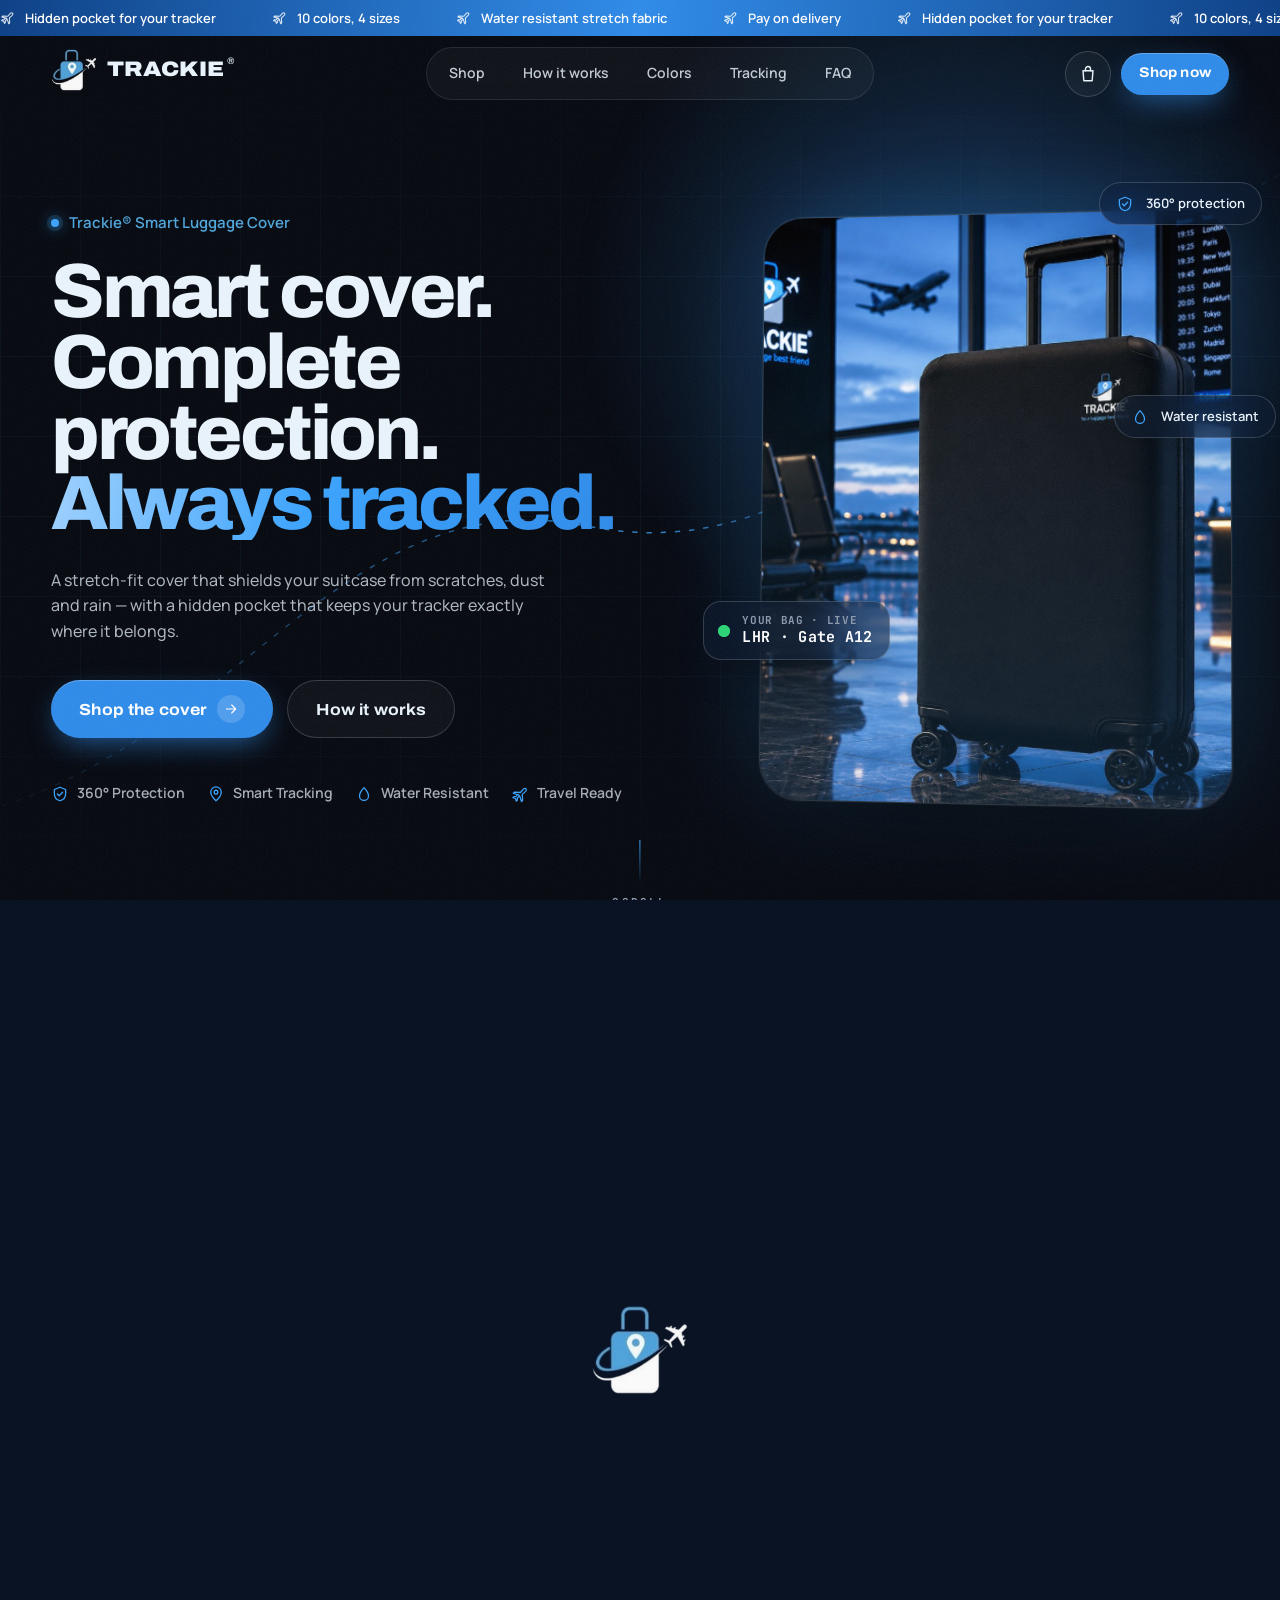
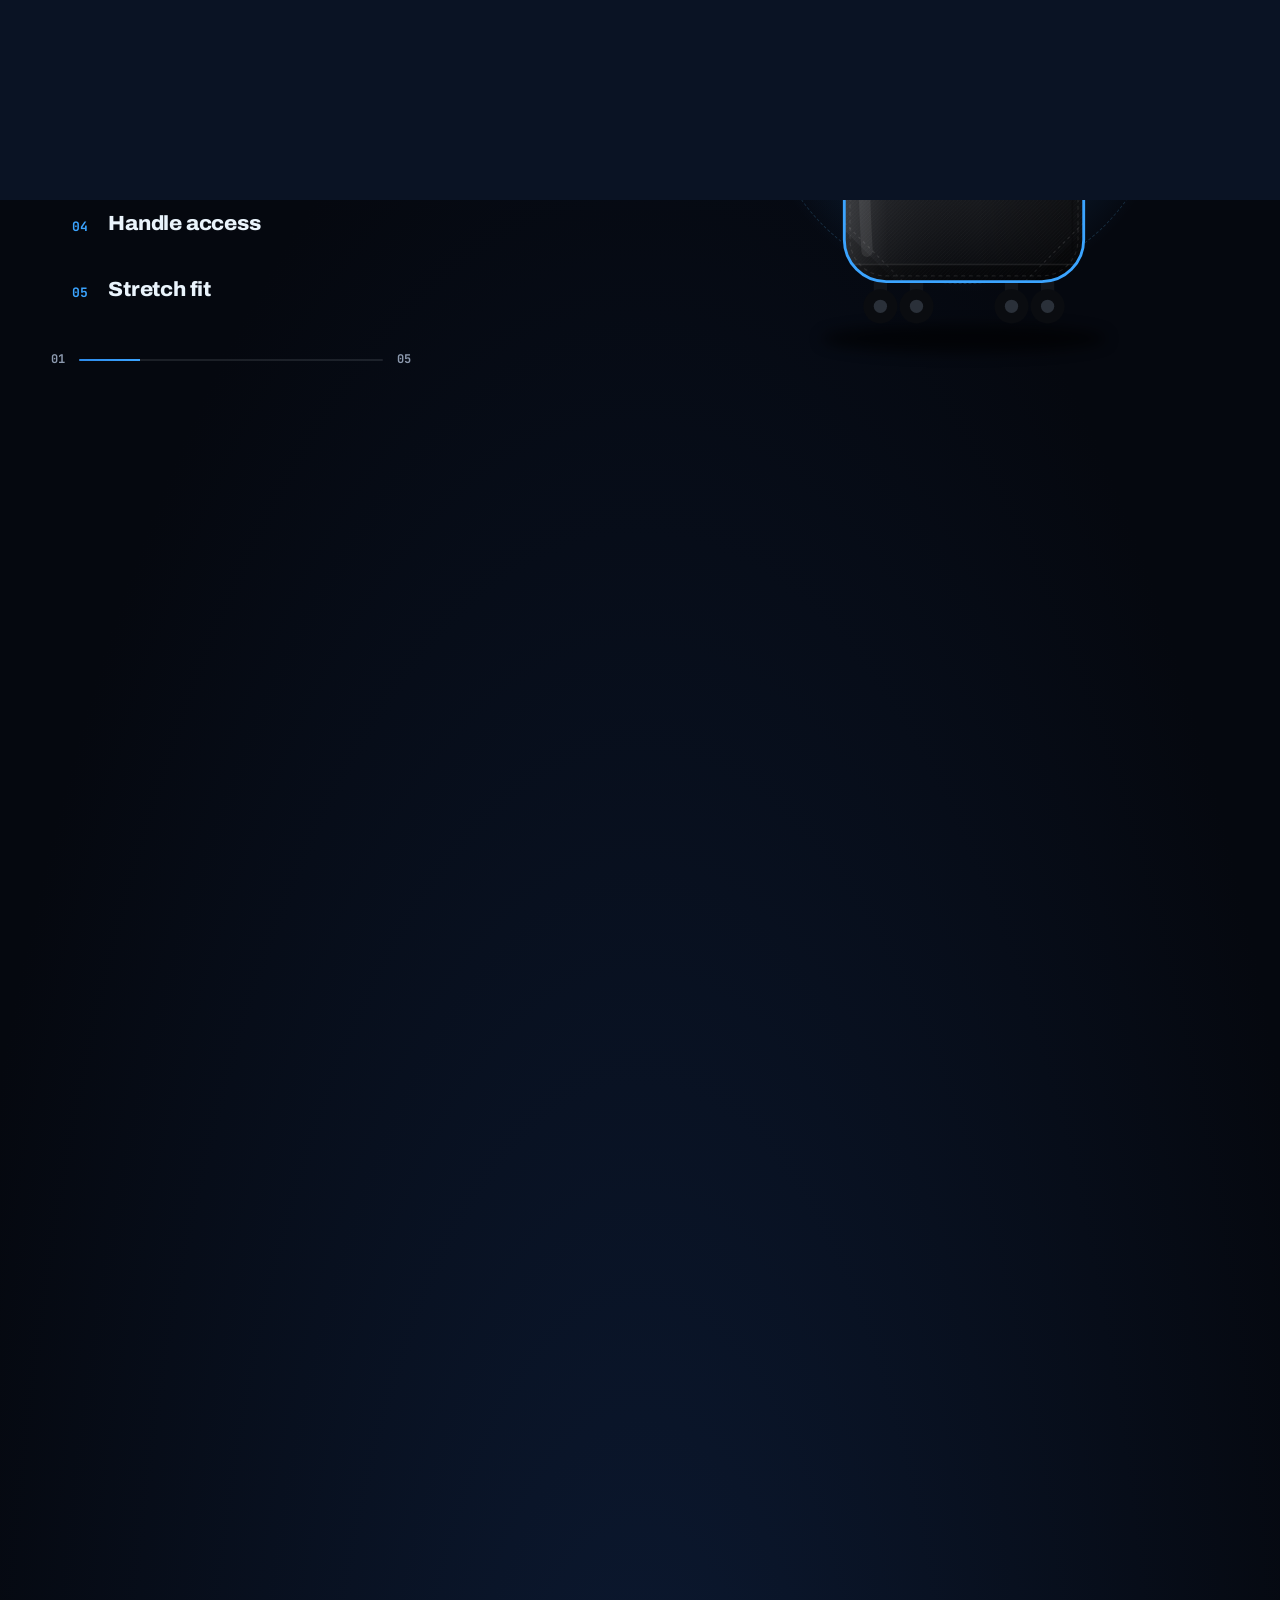
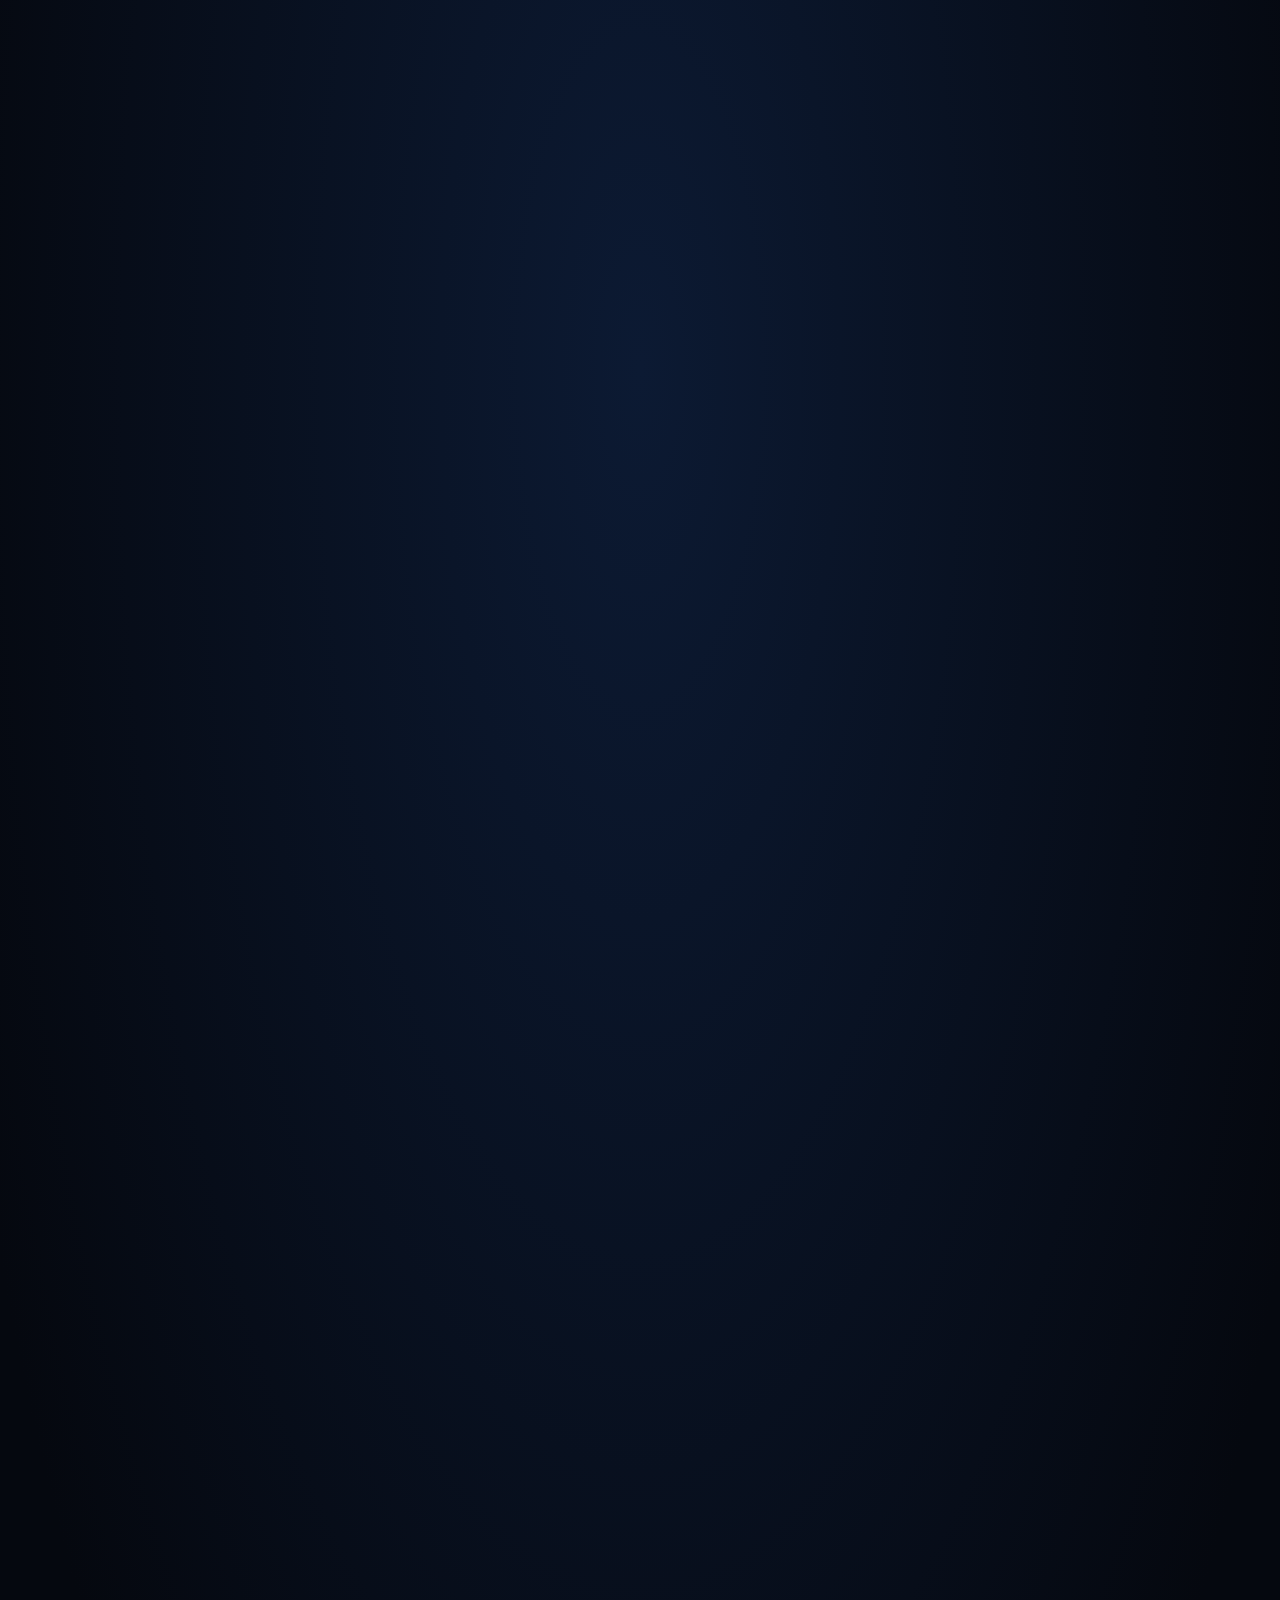
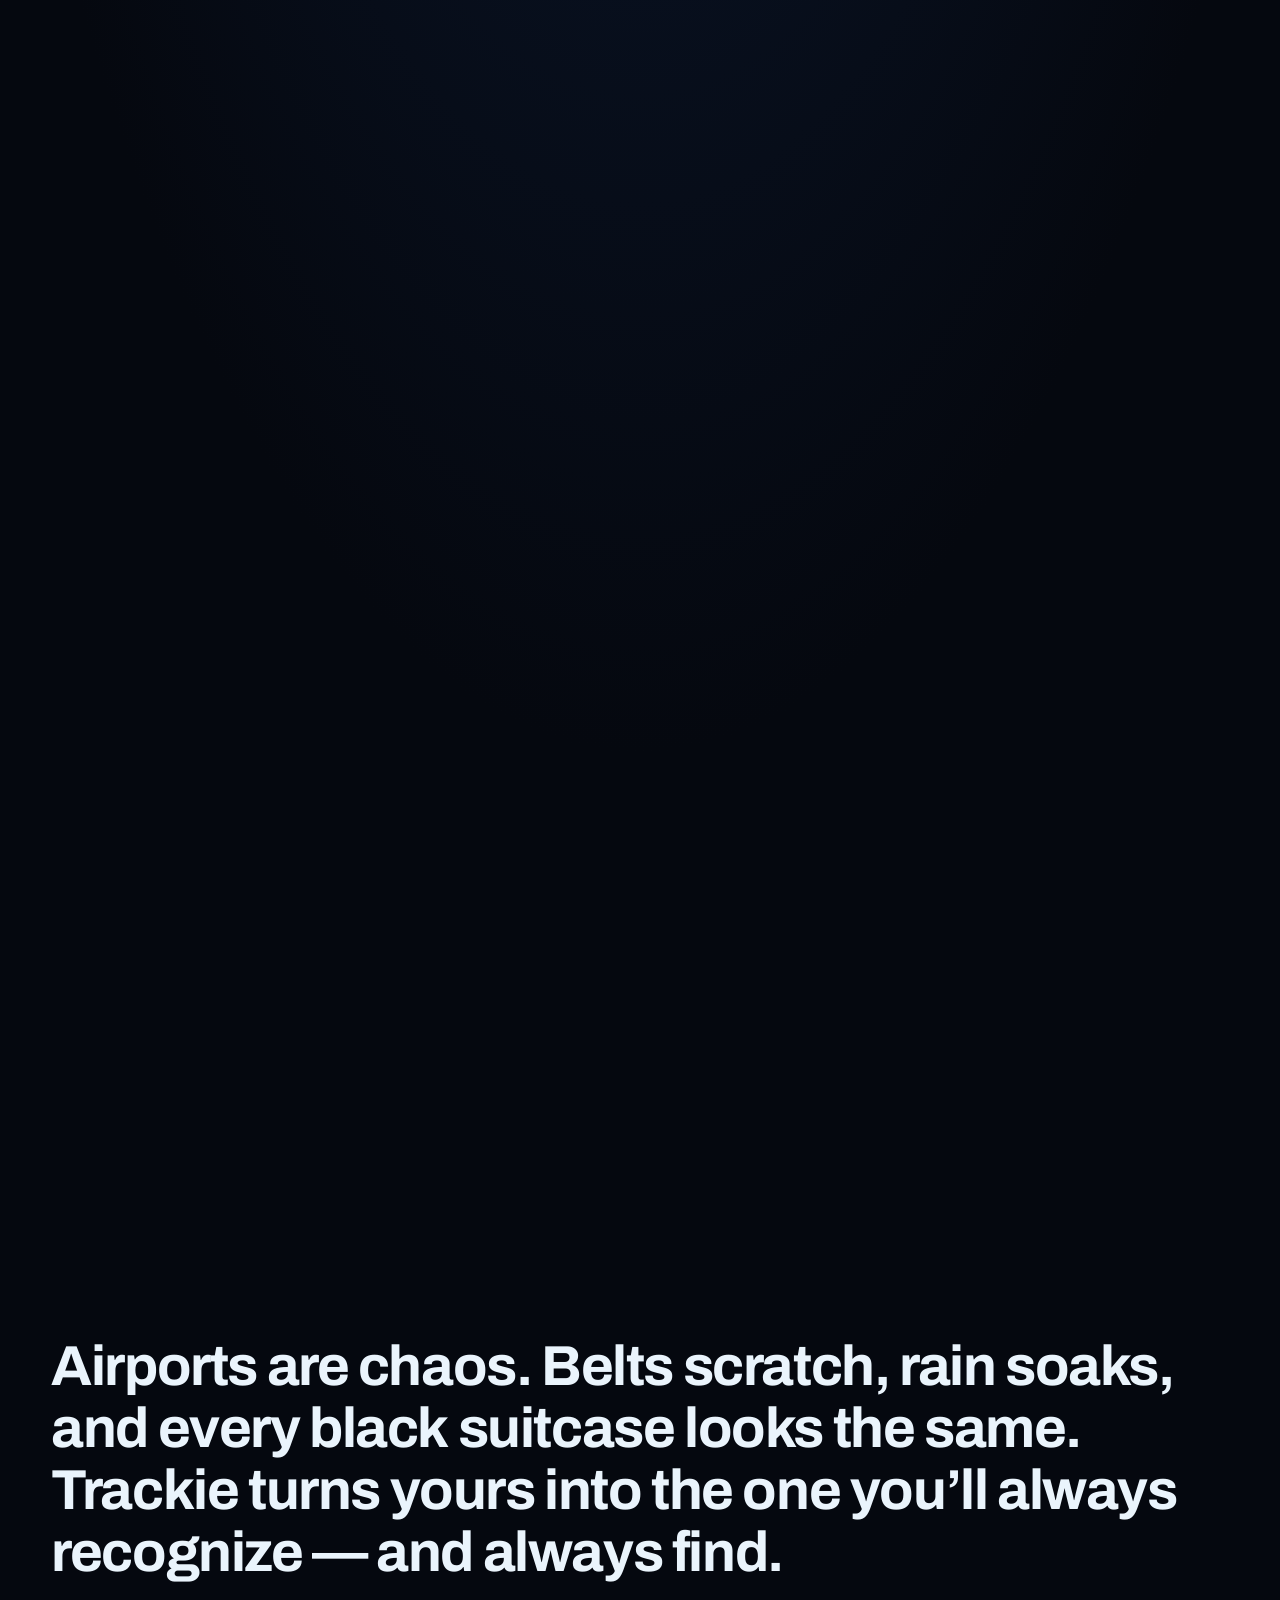
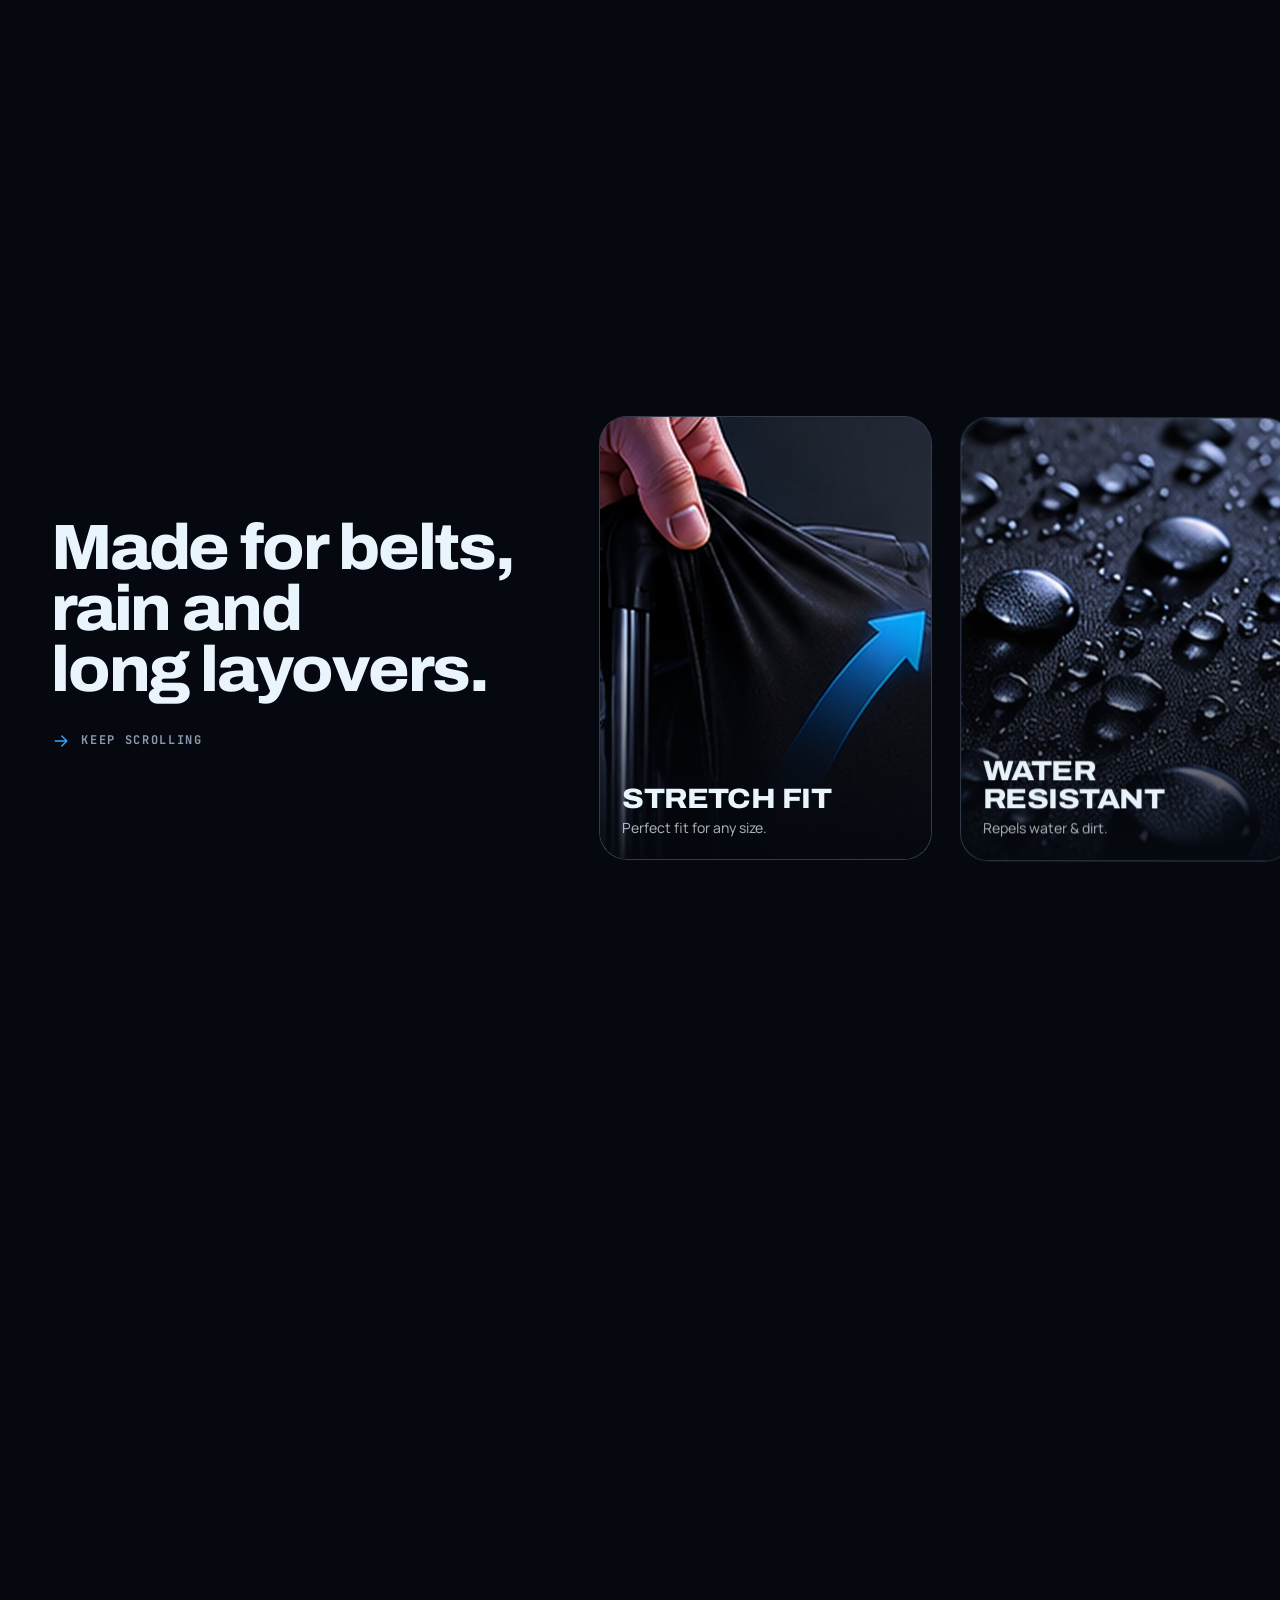
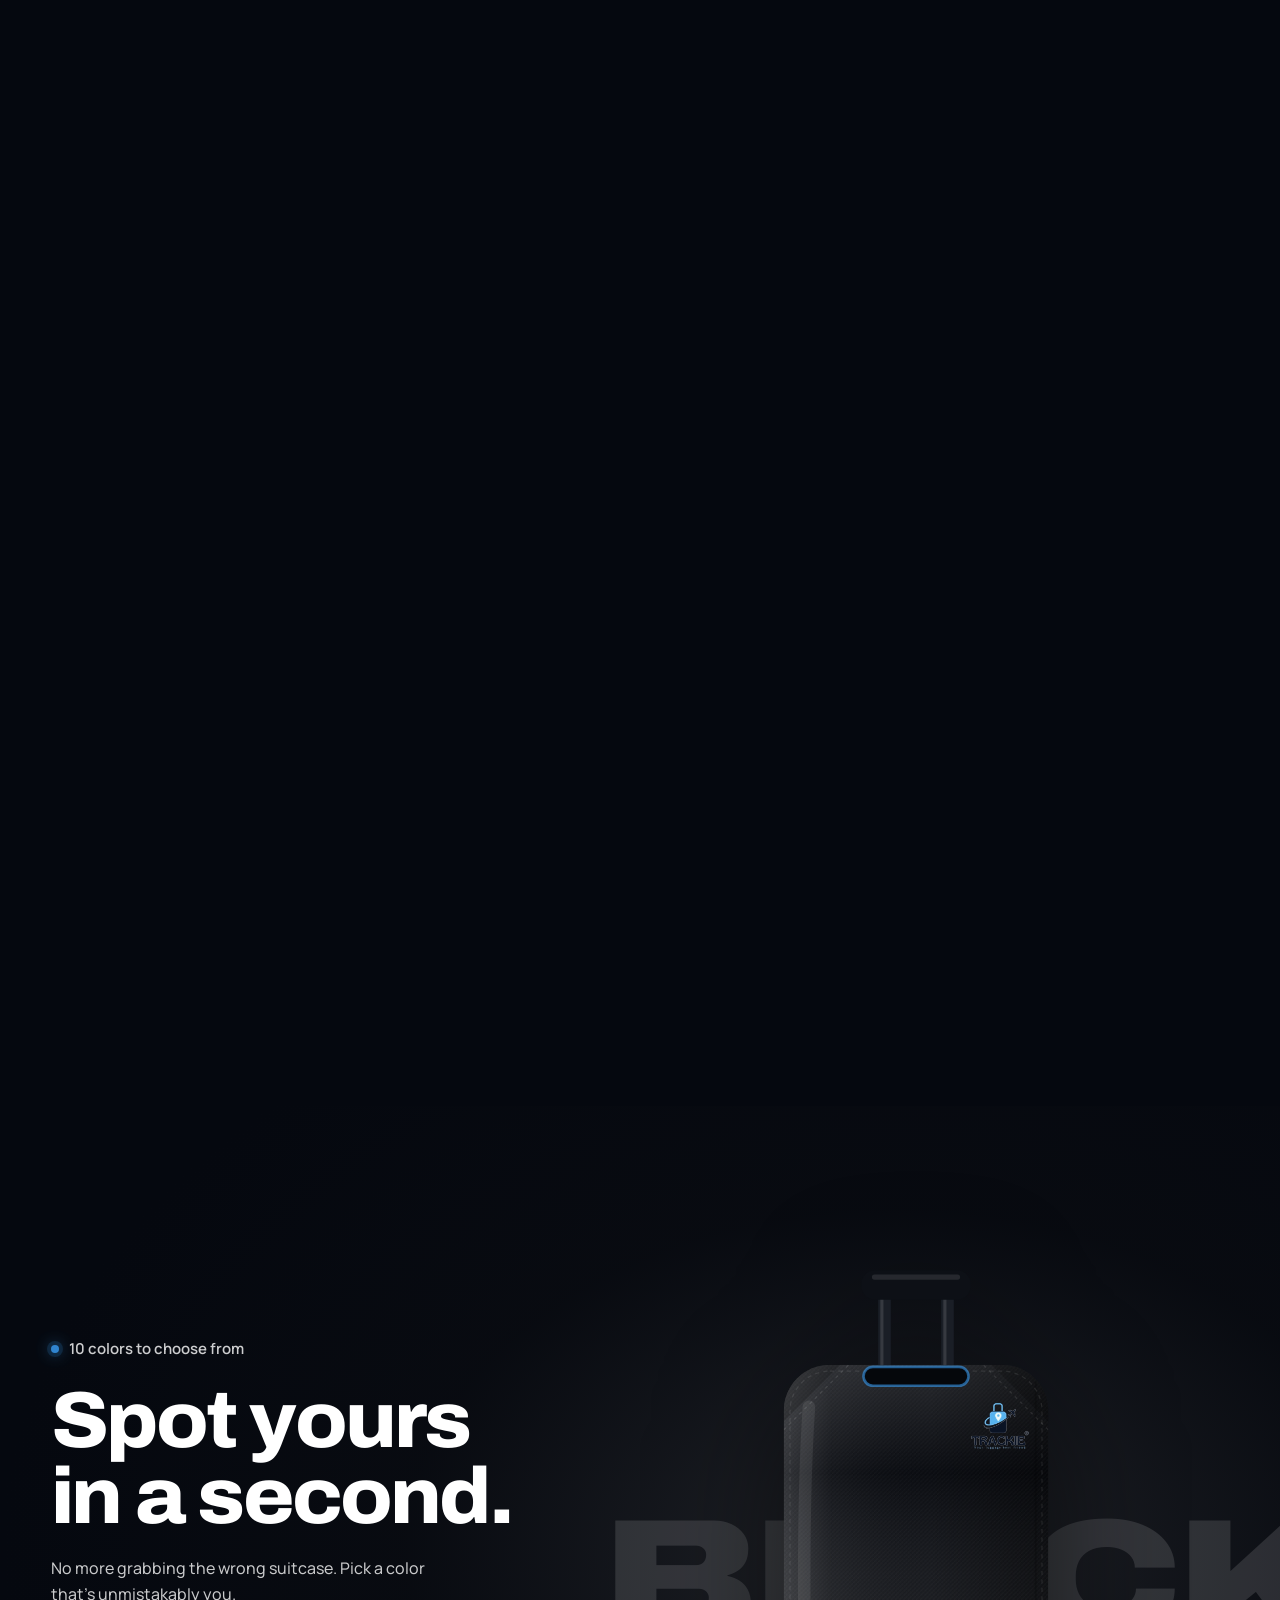
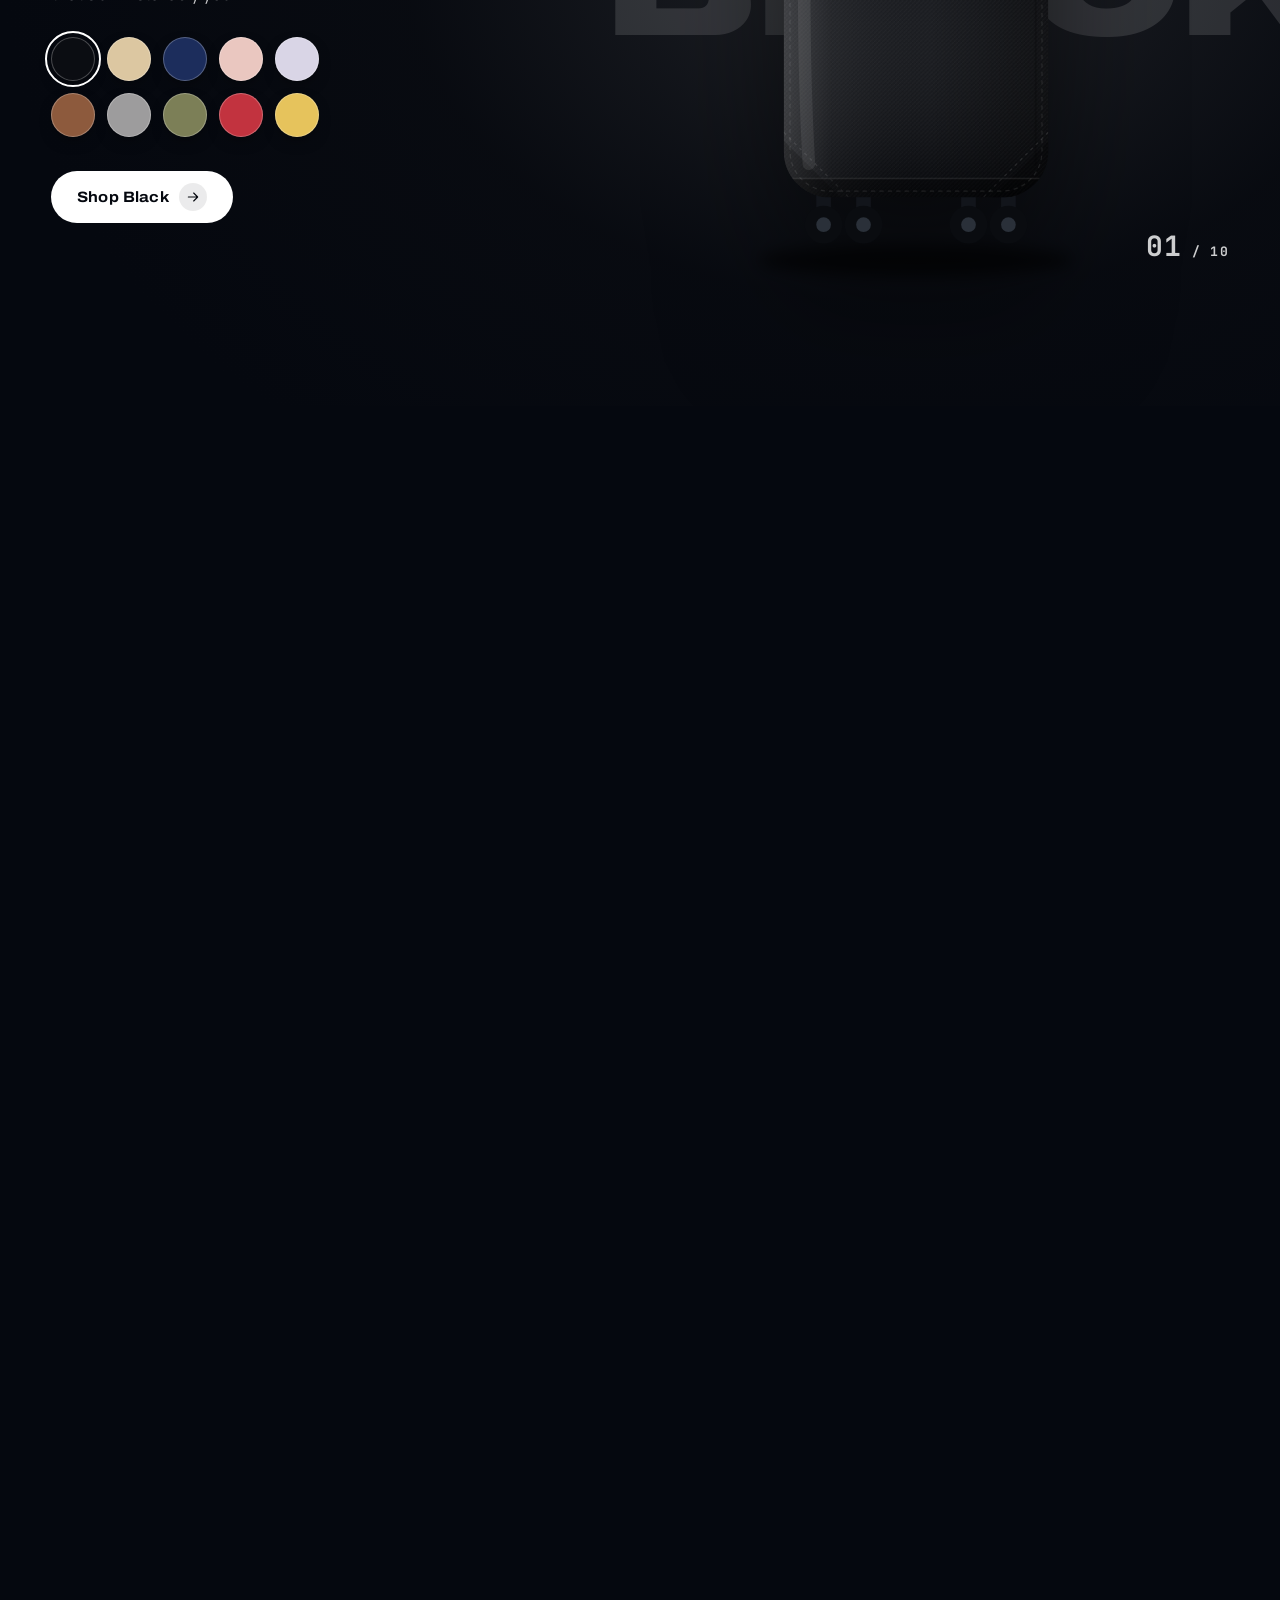
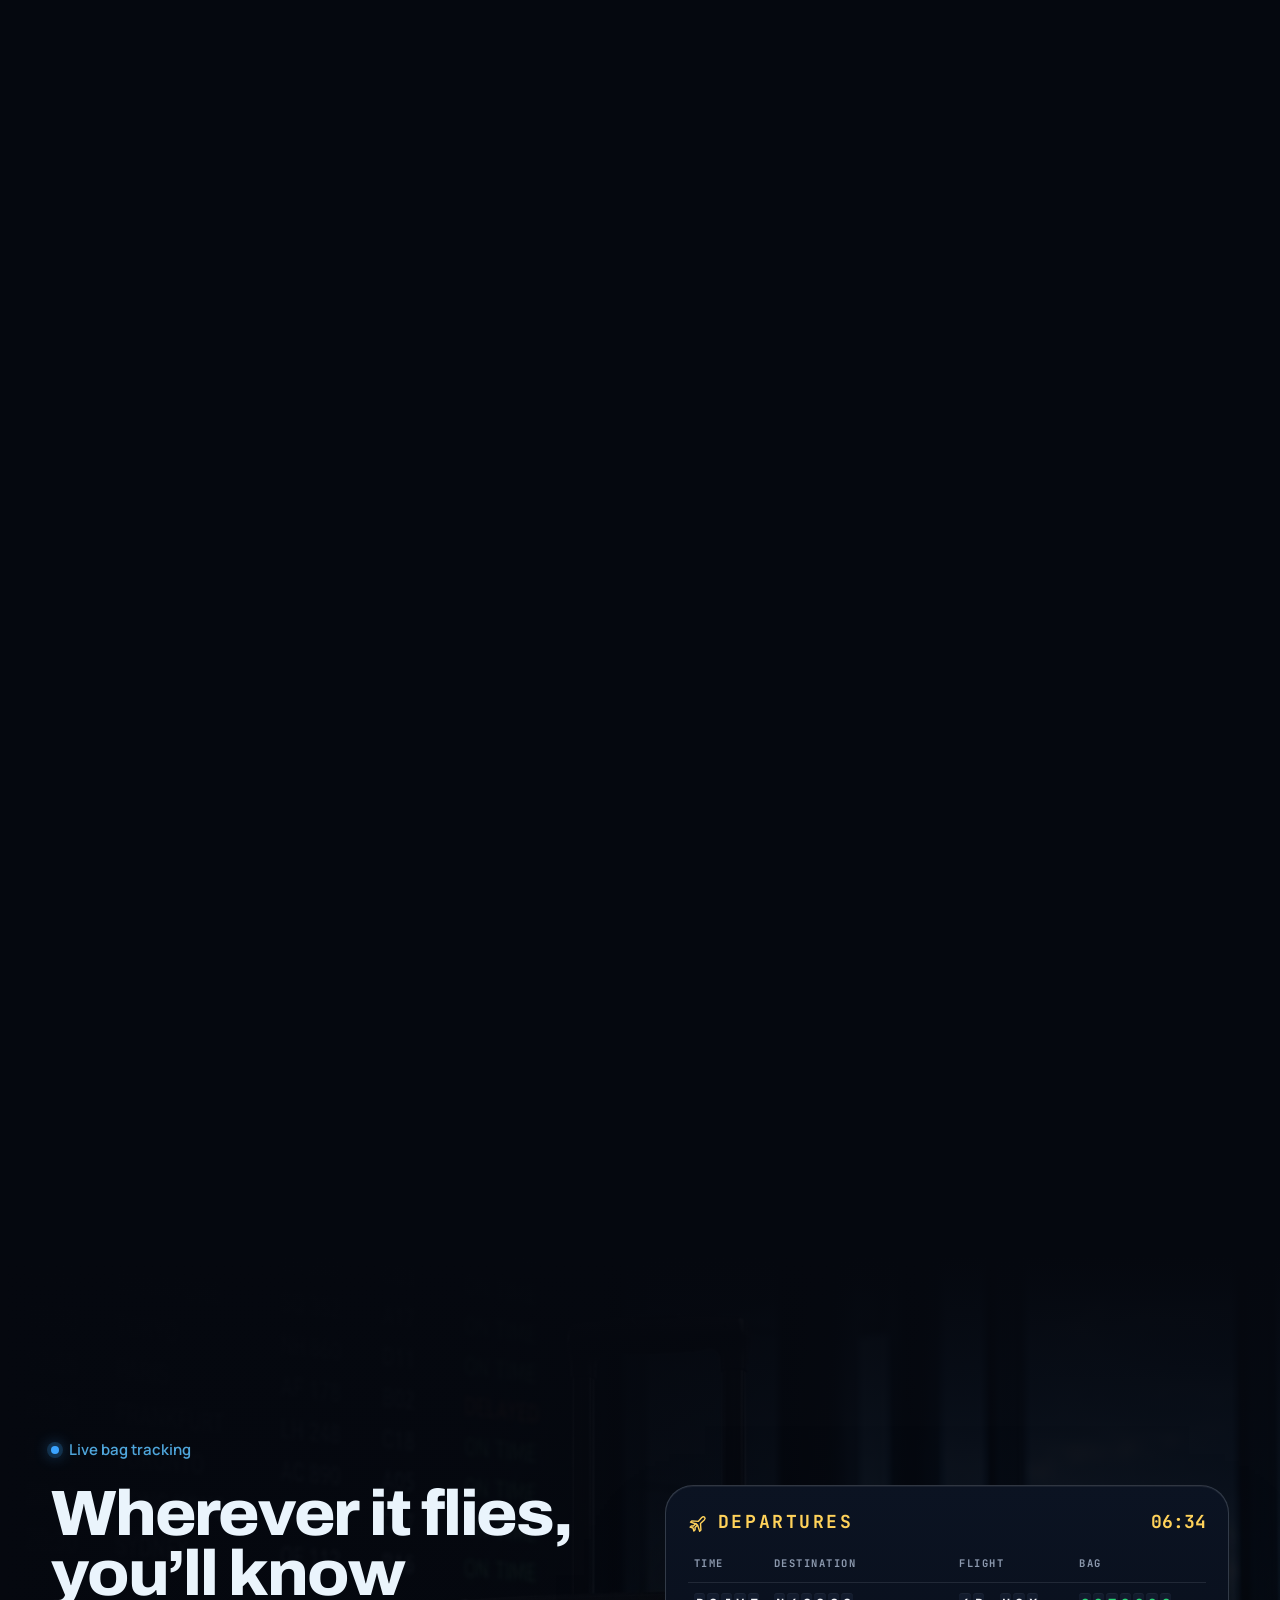
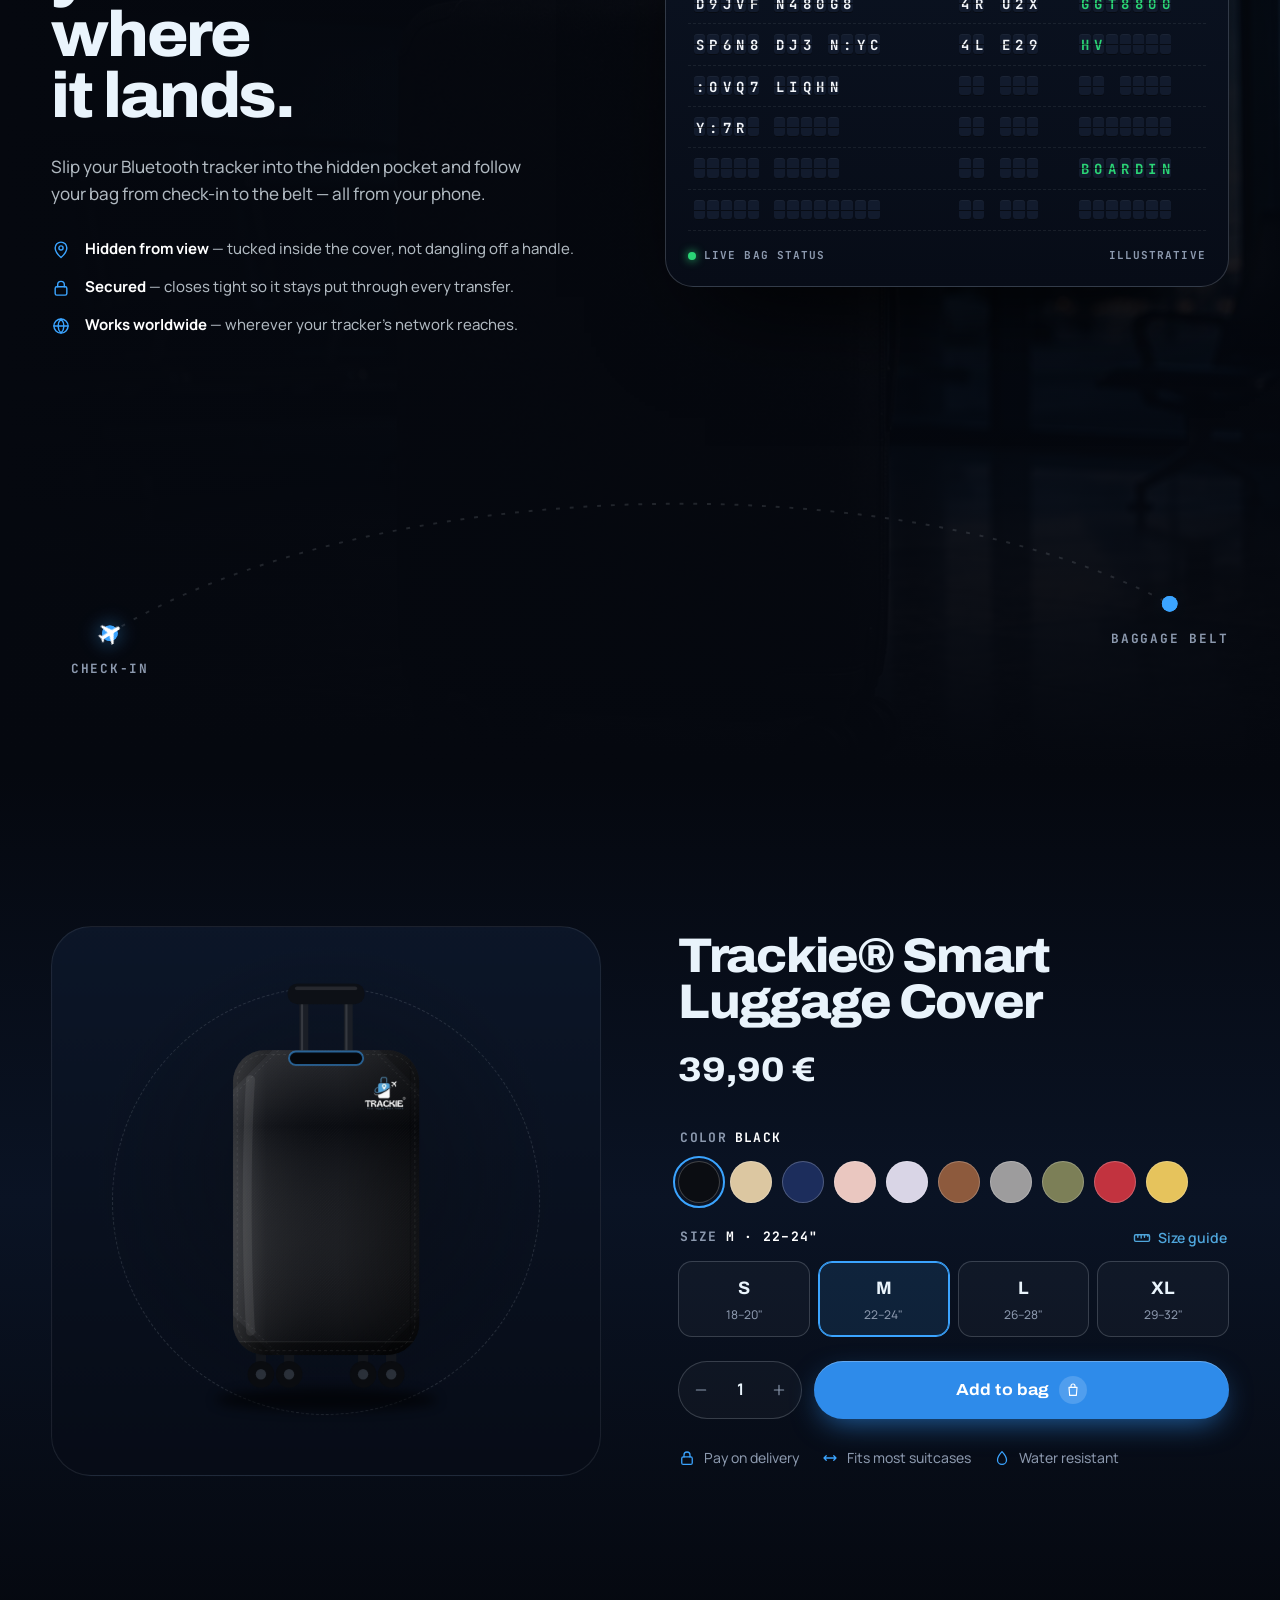
==== commit 75afe94c: "Smaller logo on suitcase cover Co-Authored-By: Claude Opus 5.5 <noreply@anthropic.com> Claude-Sessio" ====
--- a/index.html
+++ b/index.html
@@ -18,7 +18,7 @@
 <meta name="apple-mobile-web-app-status-bar-style" content="black-translucent">
 <link rel="preload" href="assets/fonts/archivo-latin.woff2" as="font" type="font/woff2" crossorigin>
 <link rel="preload" href="assets/fonts/manrope-latin.woff2" as="font" type="font/woff2" crossorigin>
-<link rel="stylesheet" href="assets/css/site.css?v=mvyd1vbf">
+<link rel="stylesheet" href="assets/css/site.css?v=mvyd489v">
 <meta property="og:site_name" content="Trackie">
 <meta property="og:type" content="website">
 <meta property="og:image" content="https://trackieofficial.com/assets/img/trackie-hero.jpg">
@@ -27,12 +27,12 @@
   document.documentElement.classList.replace('no-js','js');
   try { if (sessionStorage.getItem('trackie-pt') === '1') document.documentElement.classList.add('pt-incoming'); } catch (e) {}
 </script>
-<script src="assets/js/config.js?v=mvyd1vbf" defer></script>
+<script src="assets/js/config.js?v=mvyd489v" defer></script>
 <script src="assets/js/gsap.min.js" defer></script>
 <script src="assets/js/ScrollTrigger.min.js" defer></script>
 <script src="assets/js/MotionPathPlugin.min.js" defer></script>
 <script src="assets/js/lenis.min.js" defer></script>
-<script src="assets/js/site.js?v=mvyd1vbf" defer></script>
+<script src="assets/js/site.js?v=mvyd489v" defer></script>
 
 </head>
 <body class="page-home">
@@ -81,8 +81,8 @@
     <rect class="case__outline" x="74" y="96" width="252" height="412" rx="44" fill="none" stroke="#3BA4FF" stroke-width="3" opacity="0"/>
     <g class="case__slot"><rect x="150" y="98" width="100" height="18" rx="9" fill="#05070B"/><rect class="case__slot-glow" x="150" y="98" width="100" height="18" rx="9" fill="none" stroke="#3BA4FF" stroke-width="2.5"/></g>
     <g class="case__logo">
-      <image class="case__logo-img case__logo--light" href="assets/img/trackie-logo-light.png" x="216" y="128" width="92" height="74" preserveAspectRatio="xMidYMid meet"/>
-      <image class="case__logo-img case__logo--dark" href="assets/img/trackie-logo-dark.png" x="216" y="128" width="92" height="74" preserveAspectRatio="xMidYMid meet"/>
+      <image class="case__logo-img case__logo--light" href="assets/img/trackie-logo-light.png" x="252" y="132" width="56" height="45" preserveAspectRatio="xMidYMid meet"/>
+      <image class="case__logo-img case__logo--dark" href="assets/img/trackie-logo-dark.png" x="252" y="132" width="56" height="45" preserveAspectRatio="xMidYMid meet"/>
     </g>
     <g class="case__sidezip" opacity="0">
       <path class="case__sidezip-line" d="M314 190V420" stroke="#3BA4FF" stroke-width="3" stroke-linecap="round" fill="none"/>
@@ -312,8 +312,8 @@
     <rect class="case__outline" x="74" y="96" width="252" height="412" rx="44" fill="none" stroke="#3BA4FF" stroke-width="3" opacity="0"/>
     <g class="case__slot"><rect x="150" y="98" width="100" height="18" rx="9" fill="#05070B"/><rect class="case__slot-glow" x="150" y="98" width="100" height="18" rx="9" fill="none" stroke="#3BA4FF" stroke-width="2.5"/></g>
     <g class="case__logo">
-      <image class="case__logo-img case__logo--light" href="assets/img/trackie-logo-light.png" x="216" y="128" width="92" height="74" preserveAspectRatio="xMidYMid meet"/>
-      <image class="case__logo-img case__logo--dark" href="assets/img/trackie-logo-dark.png" x="216" y="128" width="92" height="74" preserveAspectRatio="xMidYMid meet"/>
+      <image class="case__logo-img case__logo--light" href="assets/img/trackie-logo-light.png" x="252" y="132" width="56" height="45" preserveAspectRatio="xMidYMid meet"/>
+      <image class="case__logo-img case__logo--dark" href="assets/img/trackie-logo-dark.png" x="252" y="132" width="56" height="45" preserveAspectRatio="xMidYMid meet"/>
     </g>
     <g class="case__sidezip" opacity="0">
       <path class="case__sidezip-line" d="M314 190V420" stroke="#3BA4FF" stroke-width="3" stroke-linecap="round" fill="none"/>
@@ -418,8 +418,8 @@
     <rect class="case__outline" x="74" y="96" width="252" height="412" rx="44" fill="none" stroke="#3BA4FF" stroke-width="3" opacity="0"/>
     <g class="case__slot"><rect x="150" y="98" width="100" height="18" rx="9" fill="#05070B"/><rect class="case__slot-glow" x="150" y="98" width="100" height="18" rx="9" fill="none" stroke="#3BA4FF" stroke-width="2.5"/></g>
     <g class="case__logo">
-      <image class="case__logo-img case__logo--light" href="assets/img/trackie-logo-light.png" x="216" y="128" width="92" height="74" preserveAspectRatio="xMidYMid meet"/>
-      <image class="case__logo-img case__logo--dark" href="assets/img/trackie-logo-dark.png" x="216" y="128" width="92" height="74" preserveAspectRatio="xMidYMid meet"/>
+      <image class="case__logo-img case__logo--light" href="assets/img/trackie-logo-light.png" x="252" y="132" width="56" height="45" preserveAspectRatio="xMidYMid meet"/>
+      <image class="case__logo-img case__logo--dark" href="assets/img/trackie-logo-dark.png" x="252" y="132" width="56" height="45" preserveAspectRatio="xMidYMid meet"/>
     </g>
     <g class="case__sidezip" opacity="0">
       <path class="case__sidezip-line" d="M314 190V420" stroke="#3BA4FF" stroke-width="3" stroke-linecap="round" fill="none"/>
@@ -530,8 +530,8 @@
     <rect class="case__outline" x="74" y="96" width="252" height="412" rx="44" fill="none" stroke="#3BA4FF" stroke-width="3" opacity="0"/>
     <g class="case__slot"><rect x="150" y="98" width="100" height="18" rx="9" fill="#05070B"/><rect class="case__slot-glow" x="150" y="98" width="100" height="18" rx="9" fill="none" stroke="#3BA4FF" stroke-width="2.5"/></g>
     <g class="case__logo">
-      <image class="case__logo-img case__logo--light" href="assets/img/trackie-logo-light.png" x="216" y="128" width="92" height="74" preserveAspectRatio="xMidYMid meet"/>
-      <image class="case__logo-img case__logo--dark" href="assets/img/trackie-logo-dark.png" x="216" y="128" width="92" height="74" preserveAspectRatio="xMidYMid meet"/>
+      <image class="case__logo-img case__logo--light" href="assets/img/trackie-logo-light.png" x="252" y="132" width="56" height="45" preserveAspectRatio="xMidYMid meet"/>
+      <image class="case__logo-img case__logo--dark" href="assets/img/trackie-logo-dark.png" x="252" y="132" width="56" height="45" preserveAspectRatio="xMidYMid meet"/>
     </g>
     <g class="case__sidezip" opacity="0">
       <path class="case__sidezip-line" d="M314 190V420" stroke="#3BA4FF" stroke-width="3" stroke-linecap="round" fill="none"/>
@@ -707,8 +707,8 @@
     <rect class="case__outline" x="74" y="96" width="252" height="412" rx="44" fill="none" stroke="#3BA4FF" stroke-width="3" opacity="0"/>
     <g class="case__slot"><rect x="150" y="98" width="100" height="18" rx="9" fill="#05070B"/><rect class="case__slot-glow" x="150" y="98" width="100" height="18" rx="9" fill="none" stroke="#3BA4FF" stroke-width="2.5"/></g>
     <g class="case__logo">
-      <image class="case__logo-img case__logo--light" href="assets/img/trackie-logo-light.png" x="216" y="128" width="92" height="74" preserveAspectRatio="xMidYMid meet"/>
-      <image class="case__logo-img case__logo--dark" href="assets/img/trackie-logo-dark.png" x="216" y="128" width="92" height="74" preserveAspectRatio="xMidYMid meet"/>
+      <image class="case__logo-img case__logo--light" href="assets/img/trackie-logo-light.png" x="252" y="132" width="56" height="45" preserveAspectRatio="xMidYMid meet"/>
+      <image class="case__logo-img case__logo--dark" href="assets/img/trackie-logo-dark.png" x="252" y="132" width="56" height="45" preserveAspectRatio="xMidYMid meet"/>
     </g>
     <g class="case__sidezip" opacity="0">
       <path class="case__sidezip-line" d="M314 190V420" stroke="#3BA4FF" stroke-width="3" stroke-linecap="round" fill="none"/>
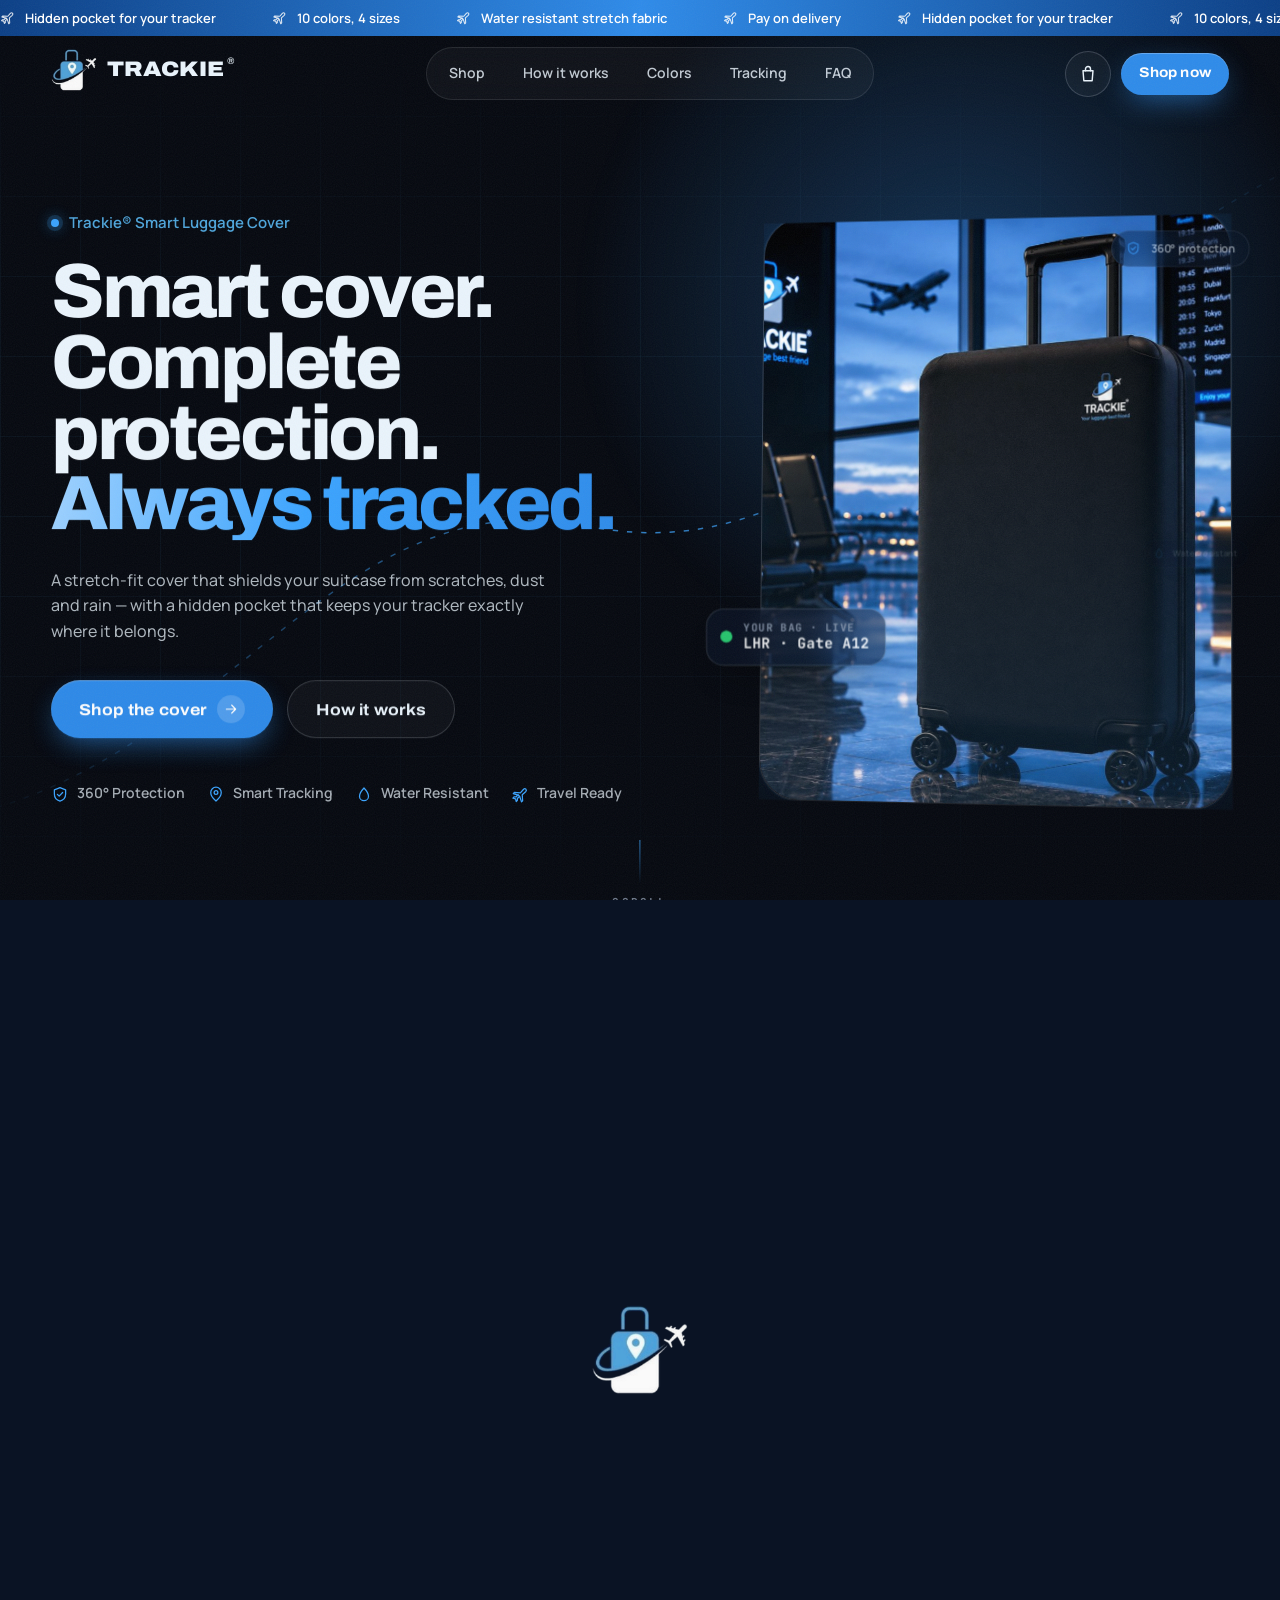
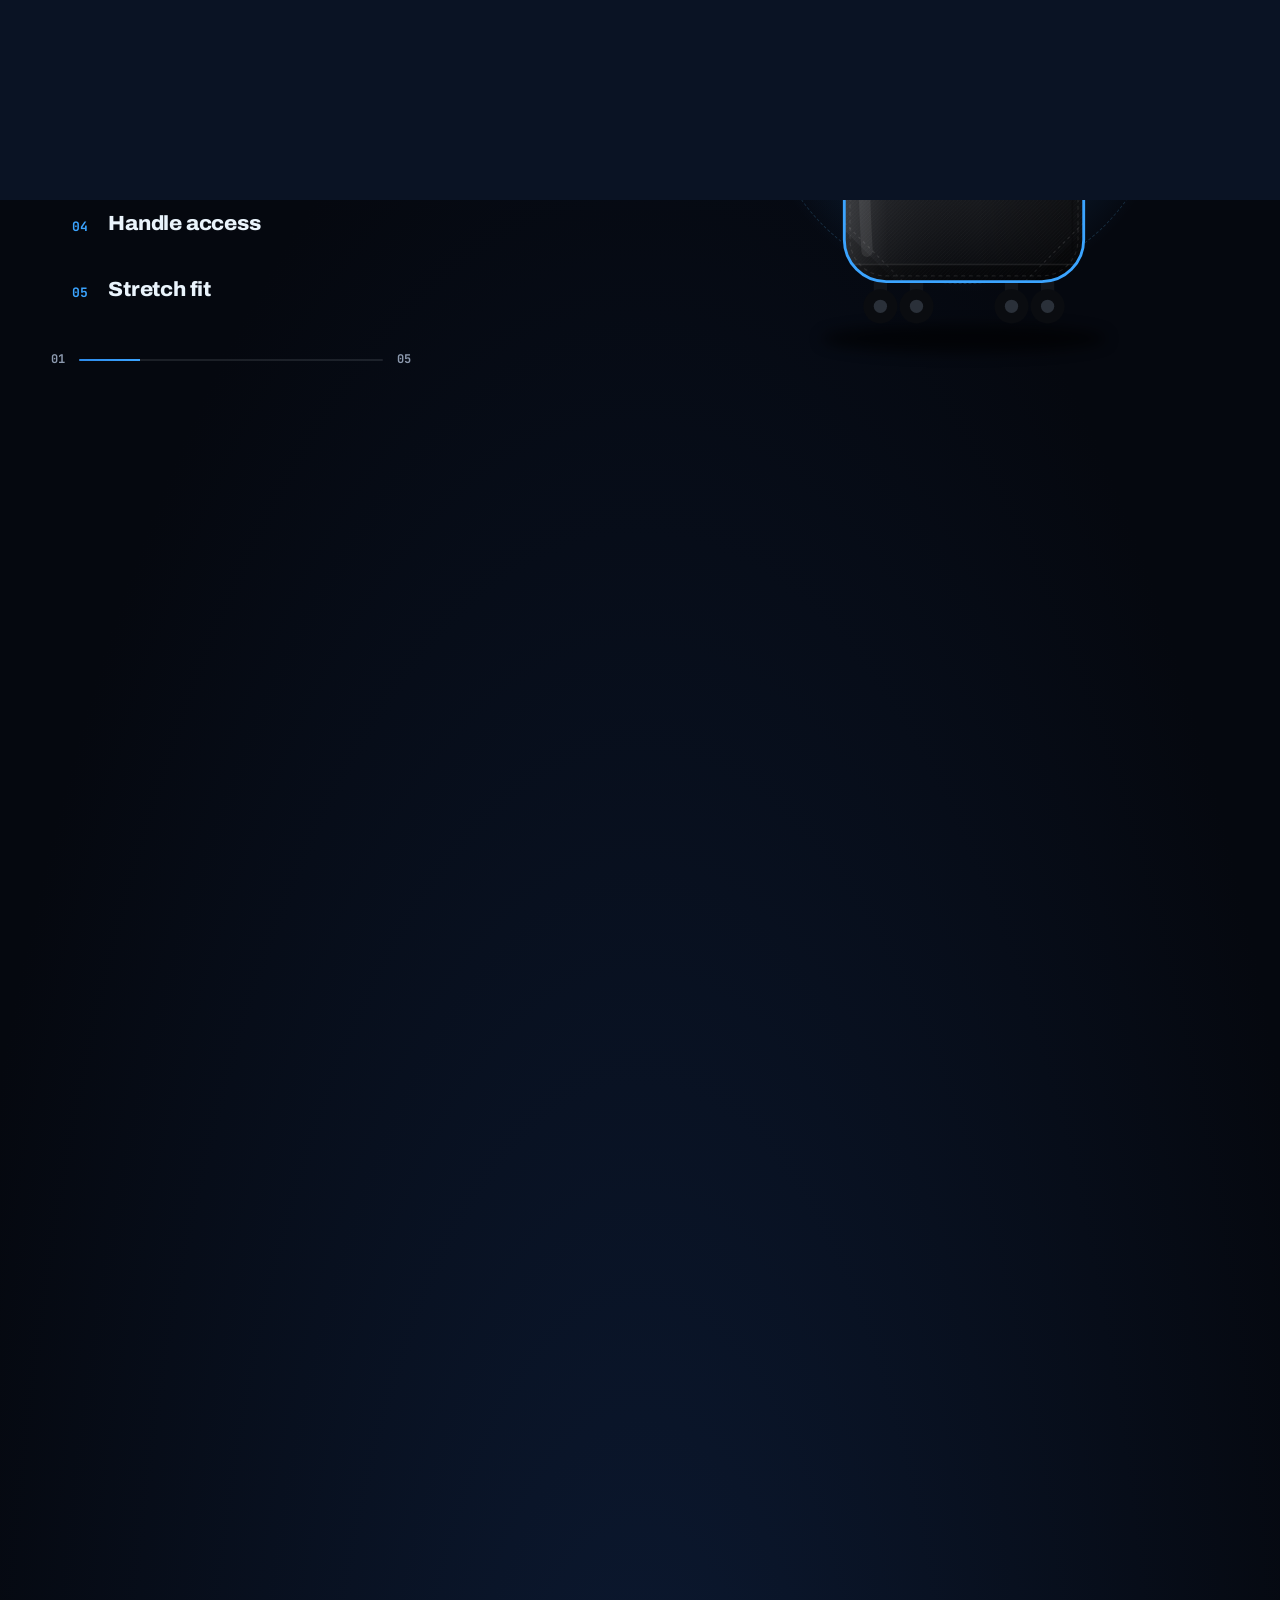
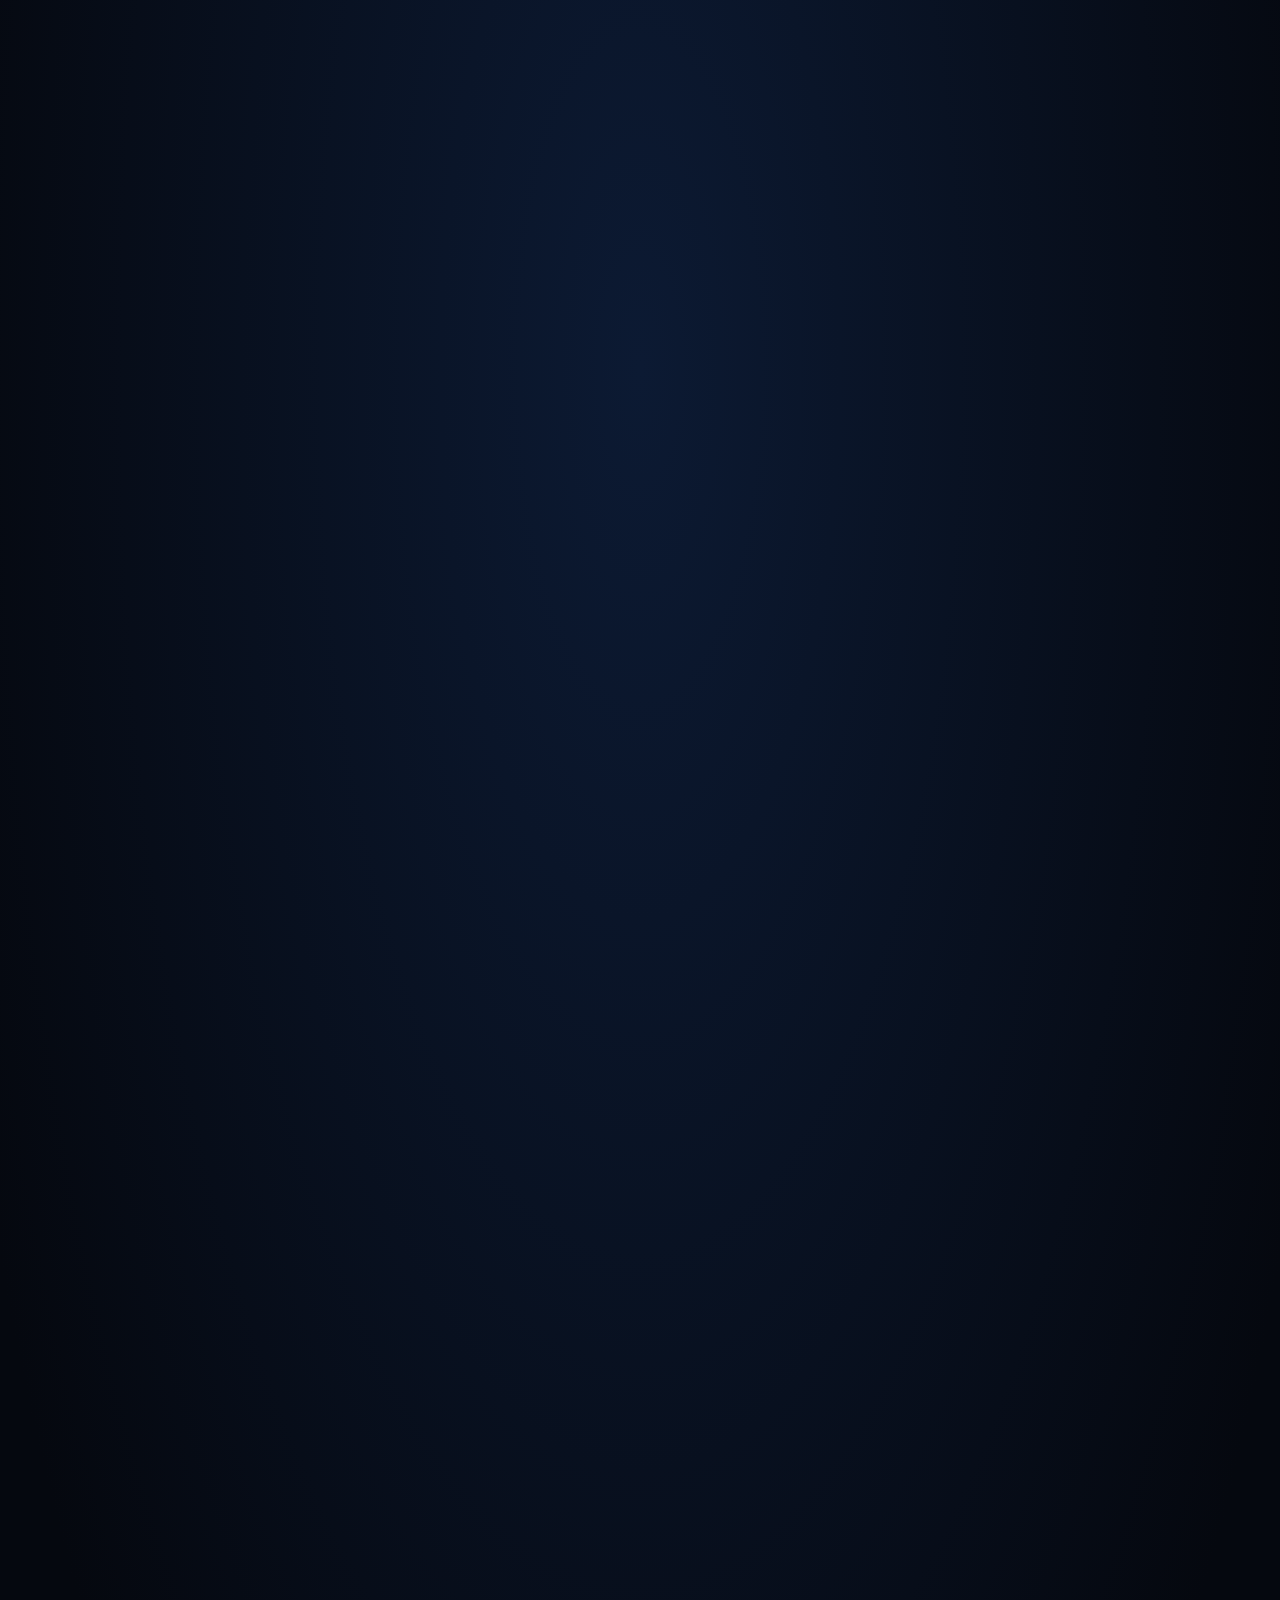
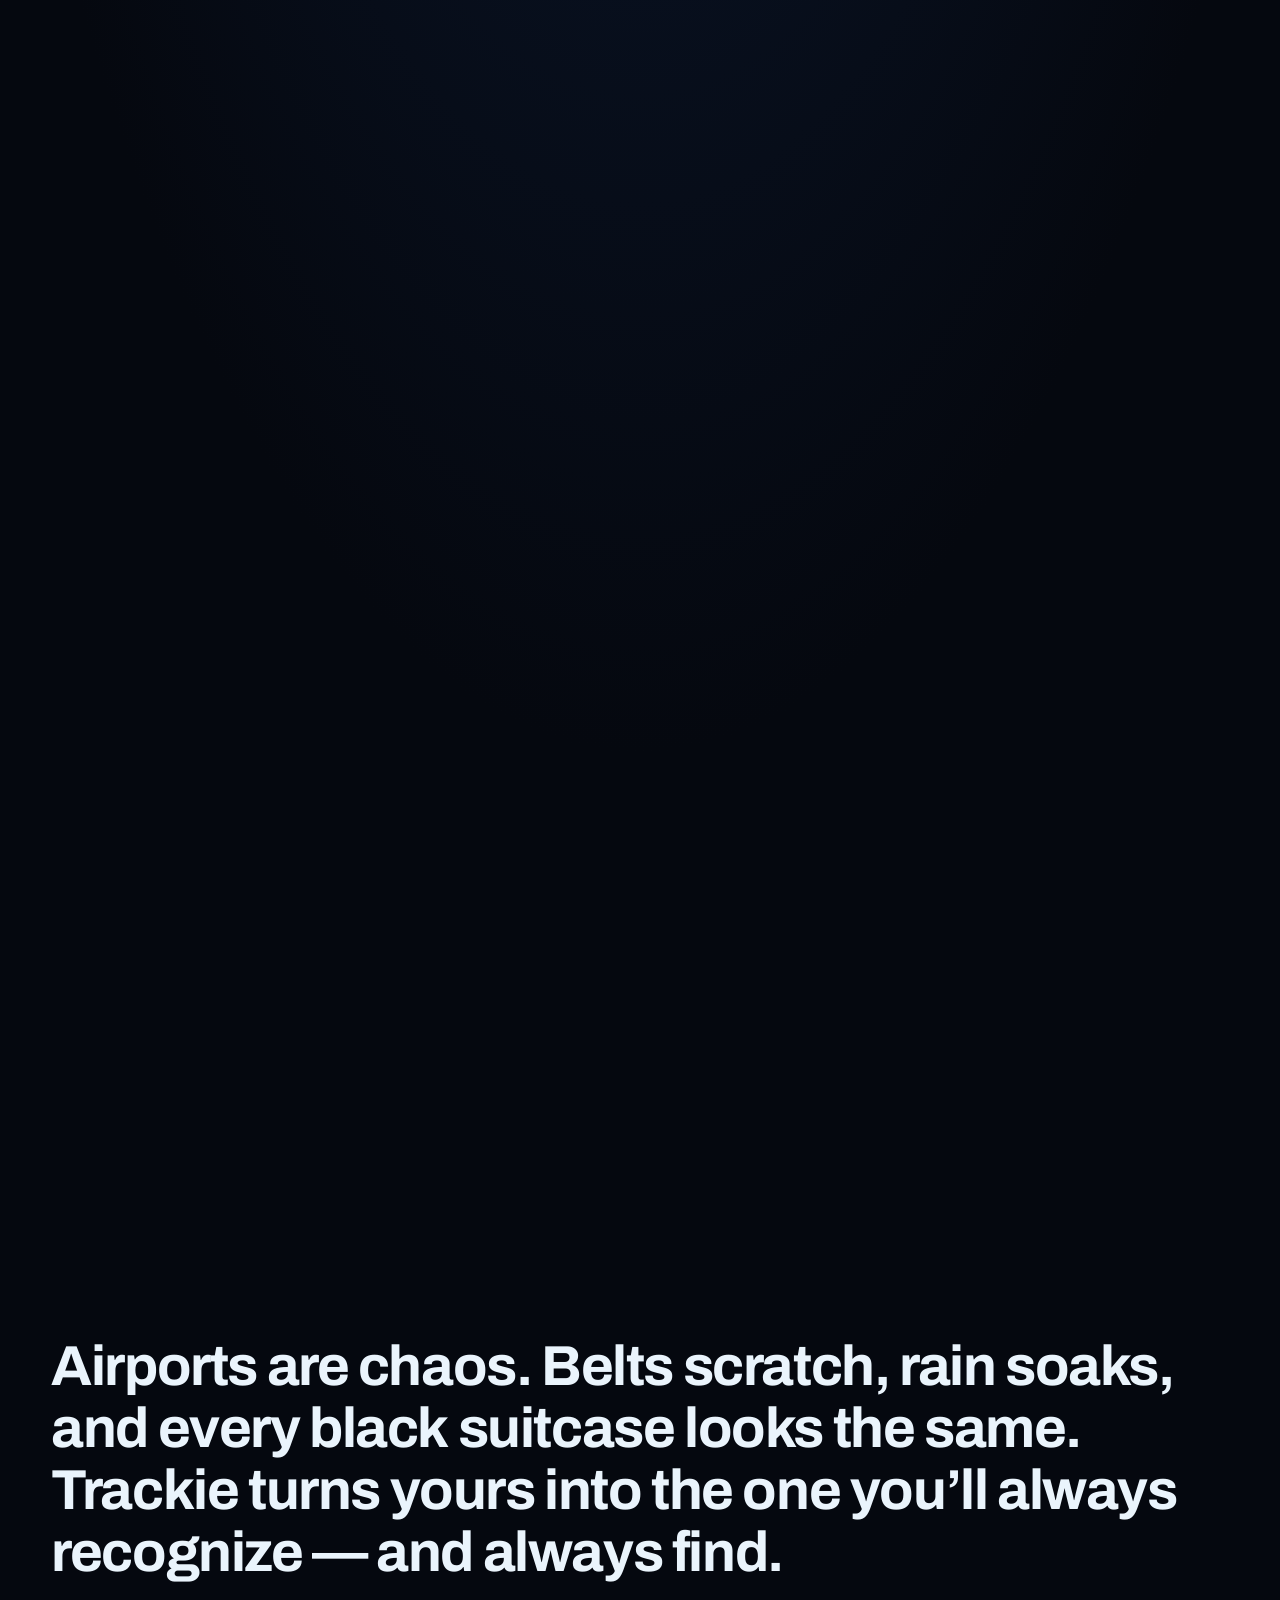
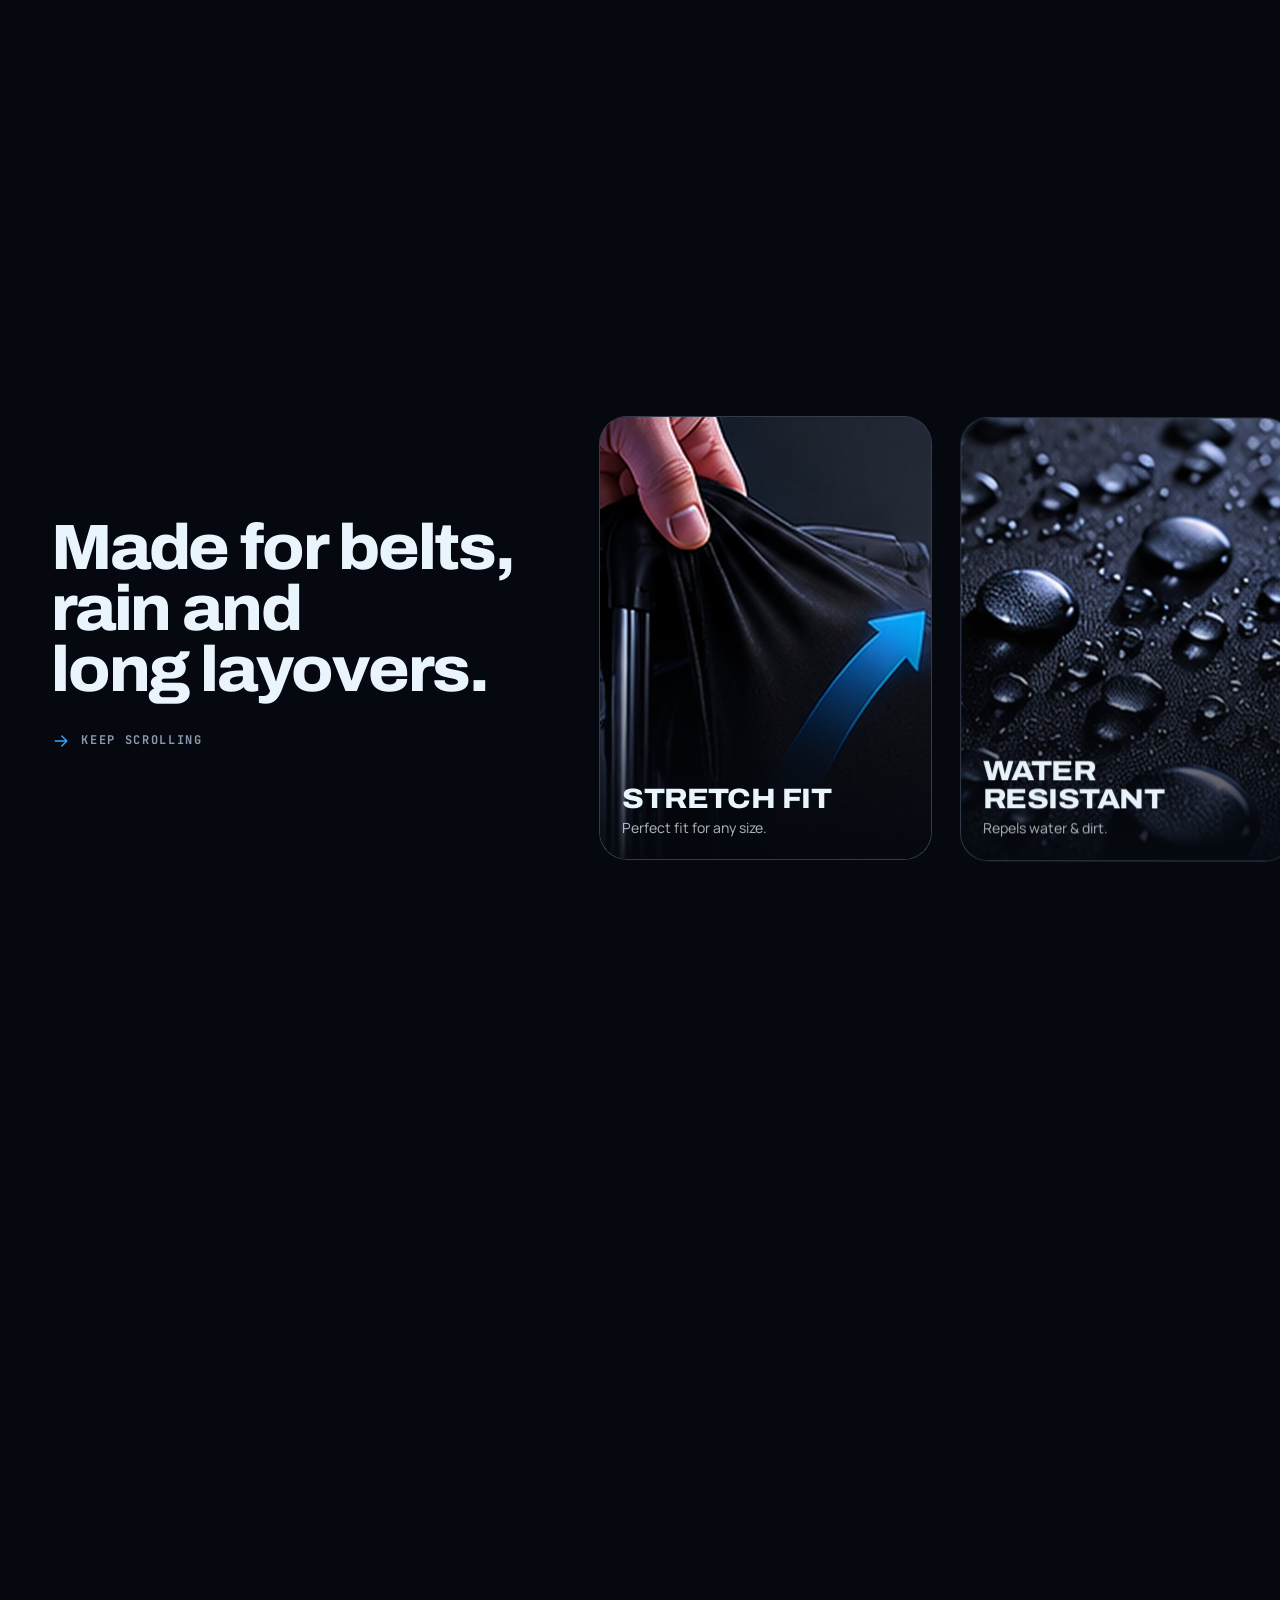
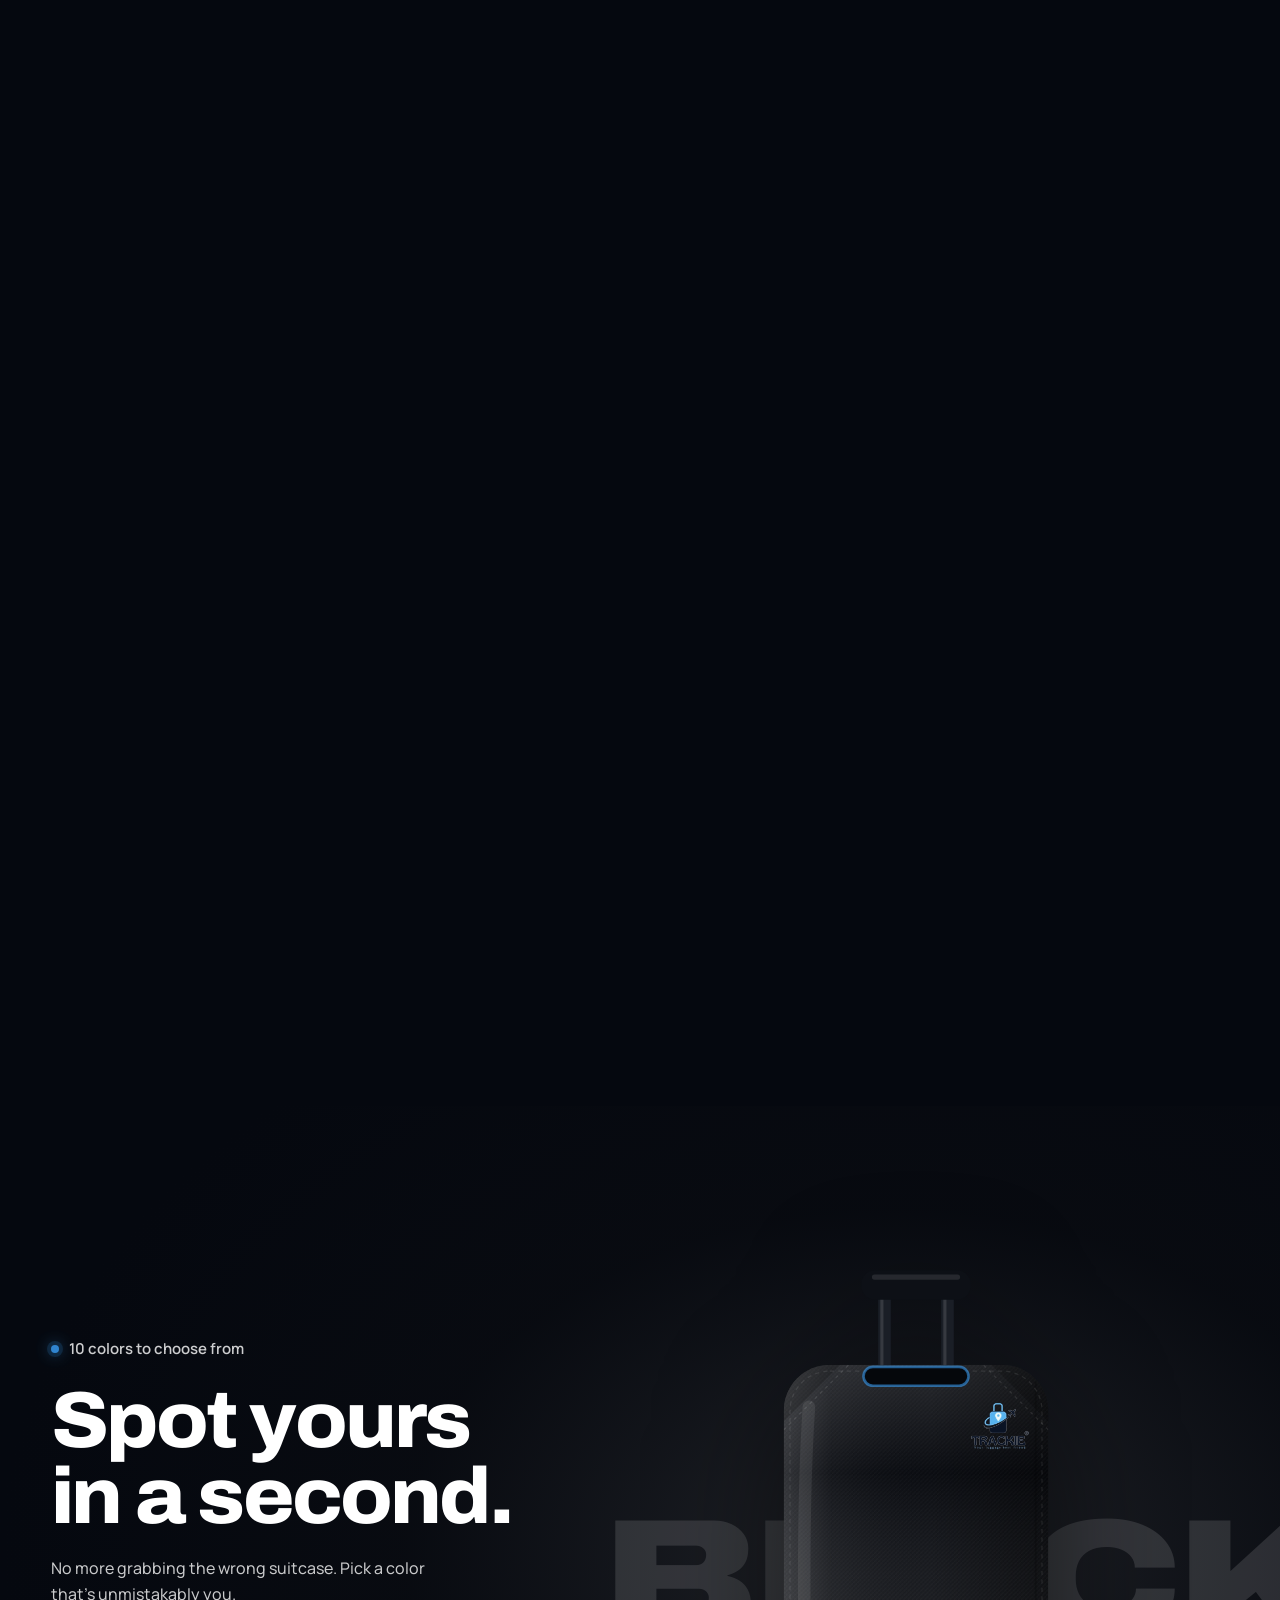
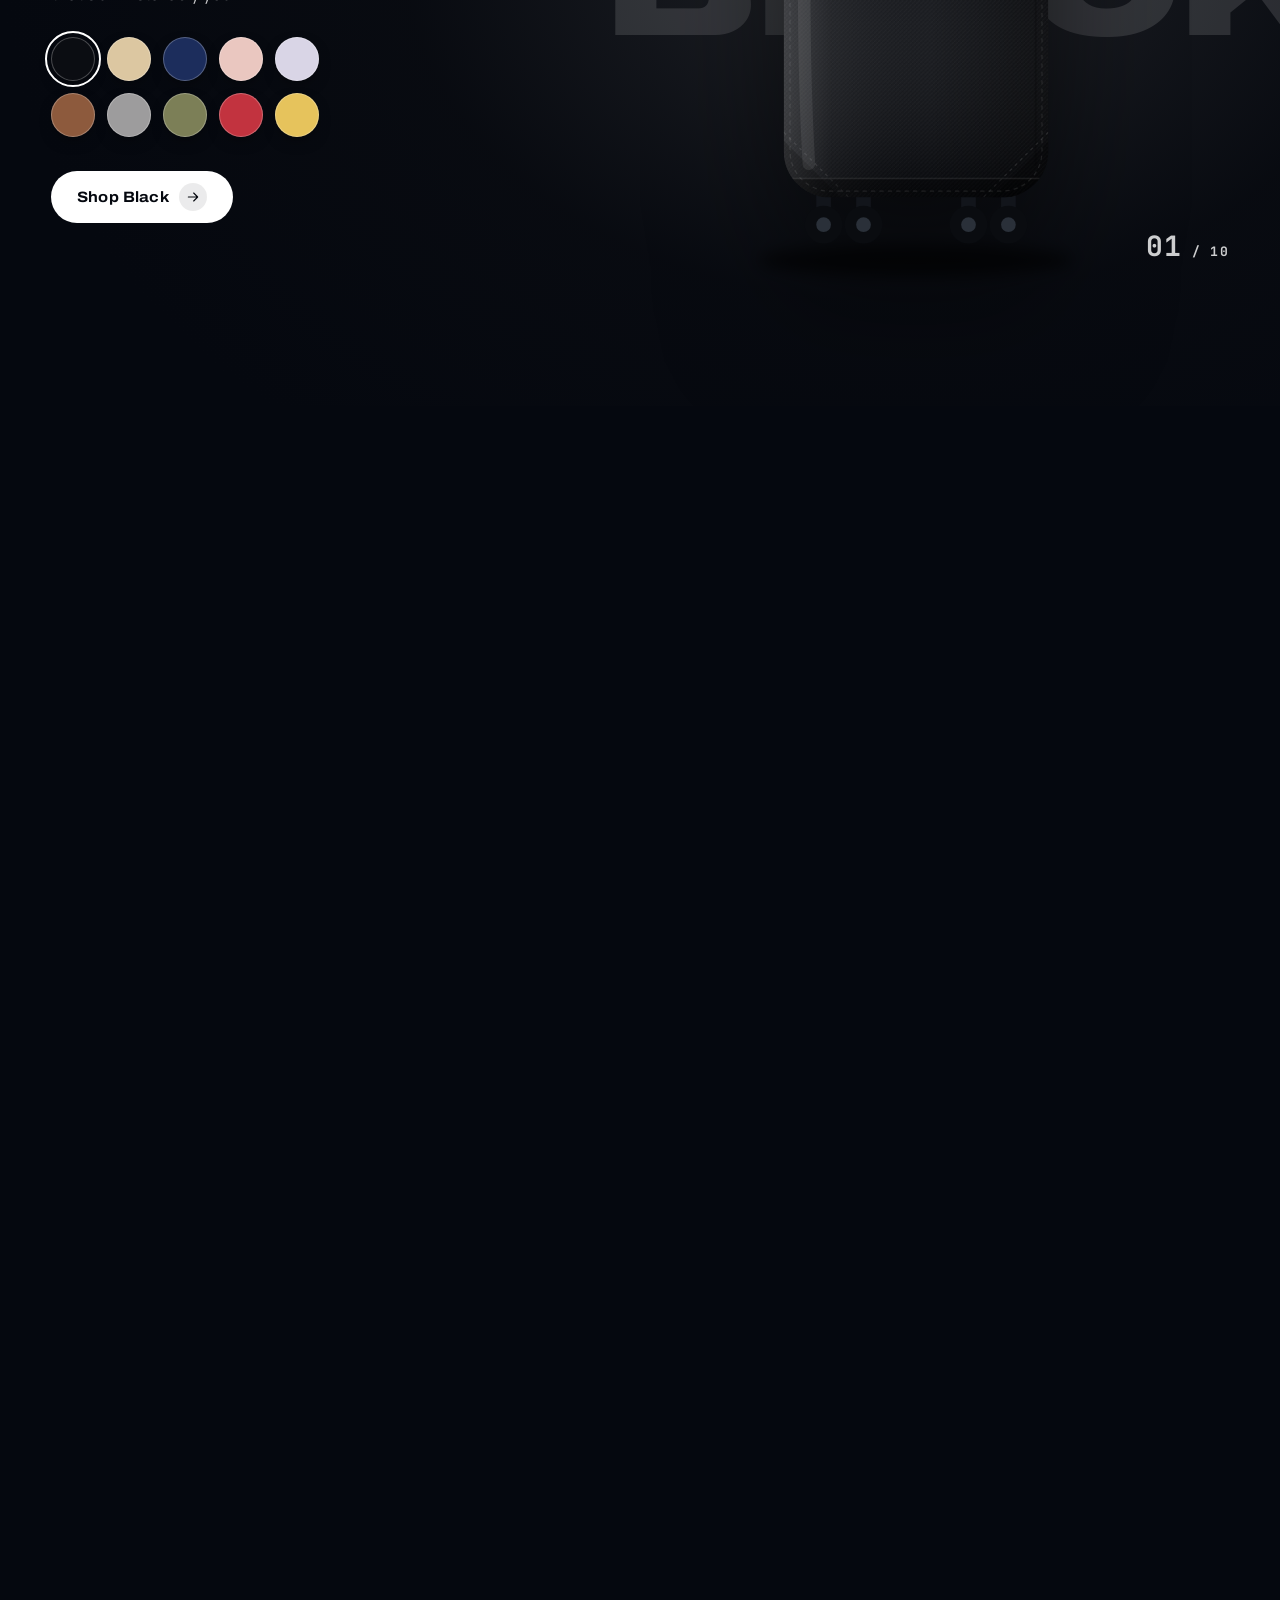
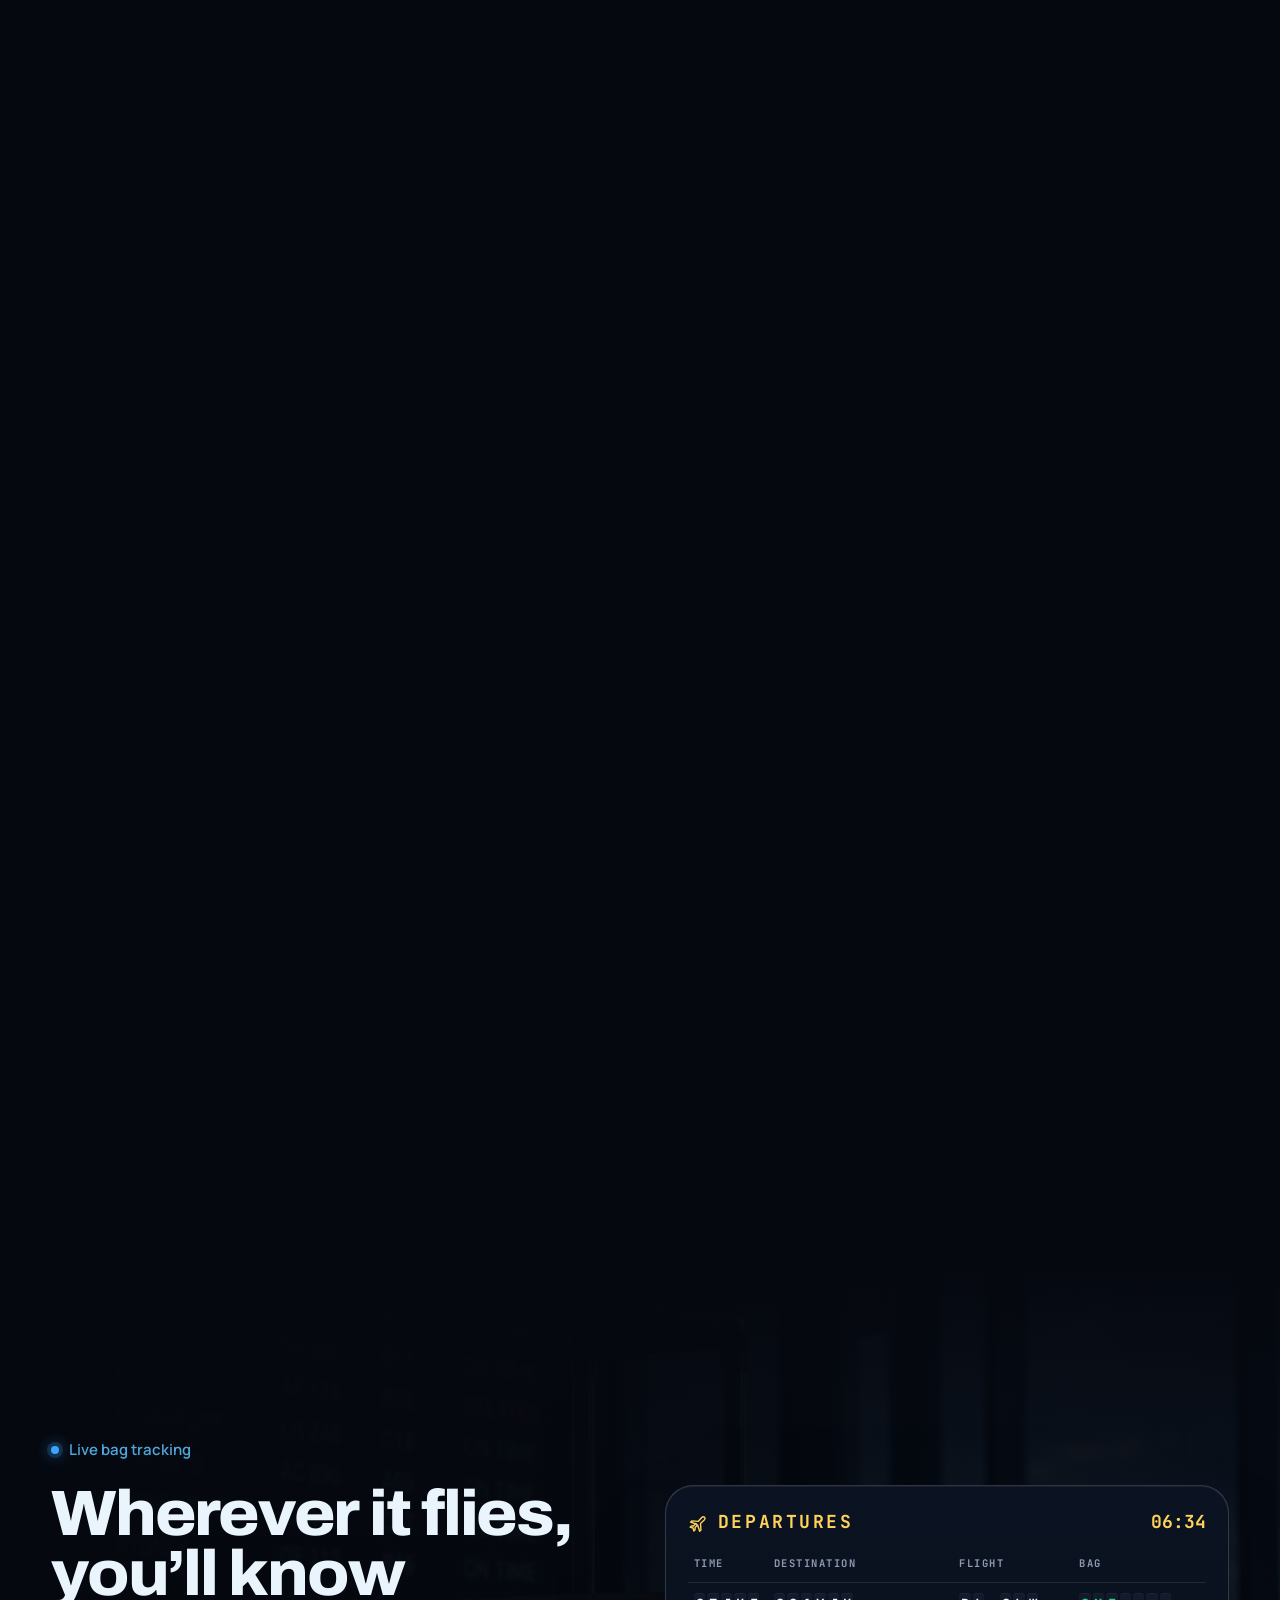
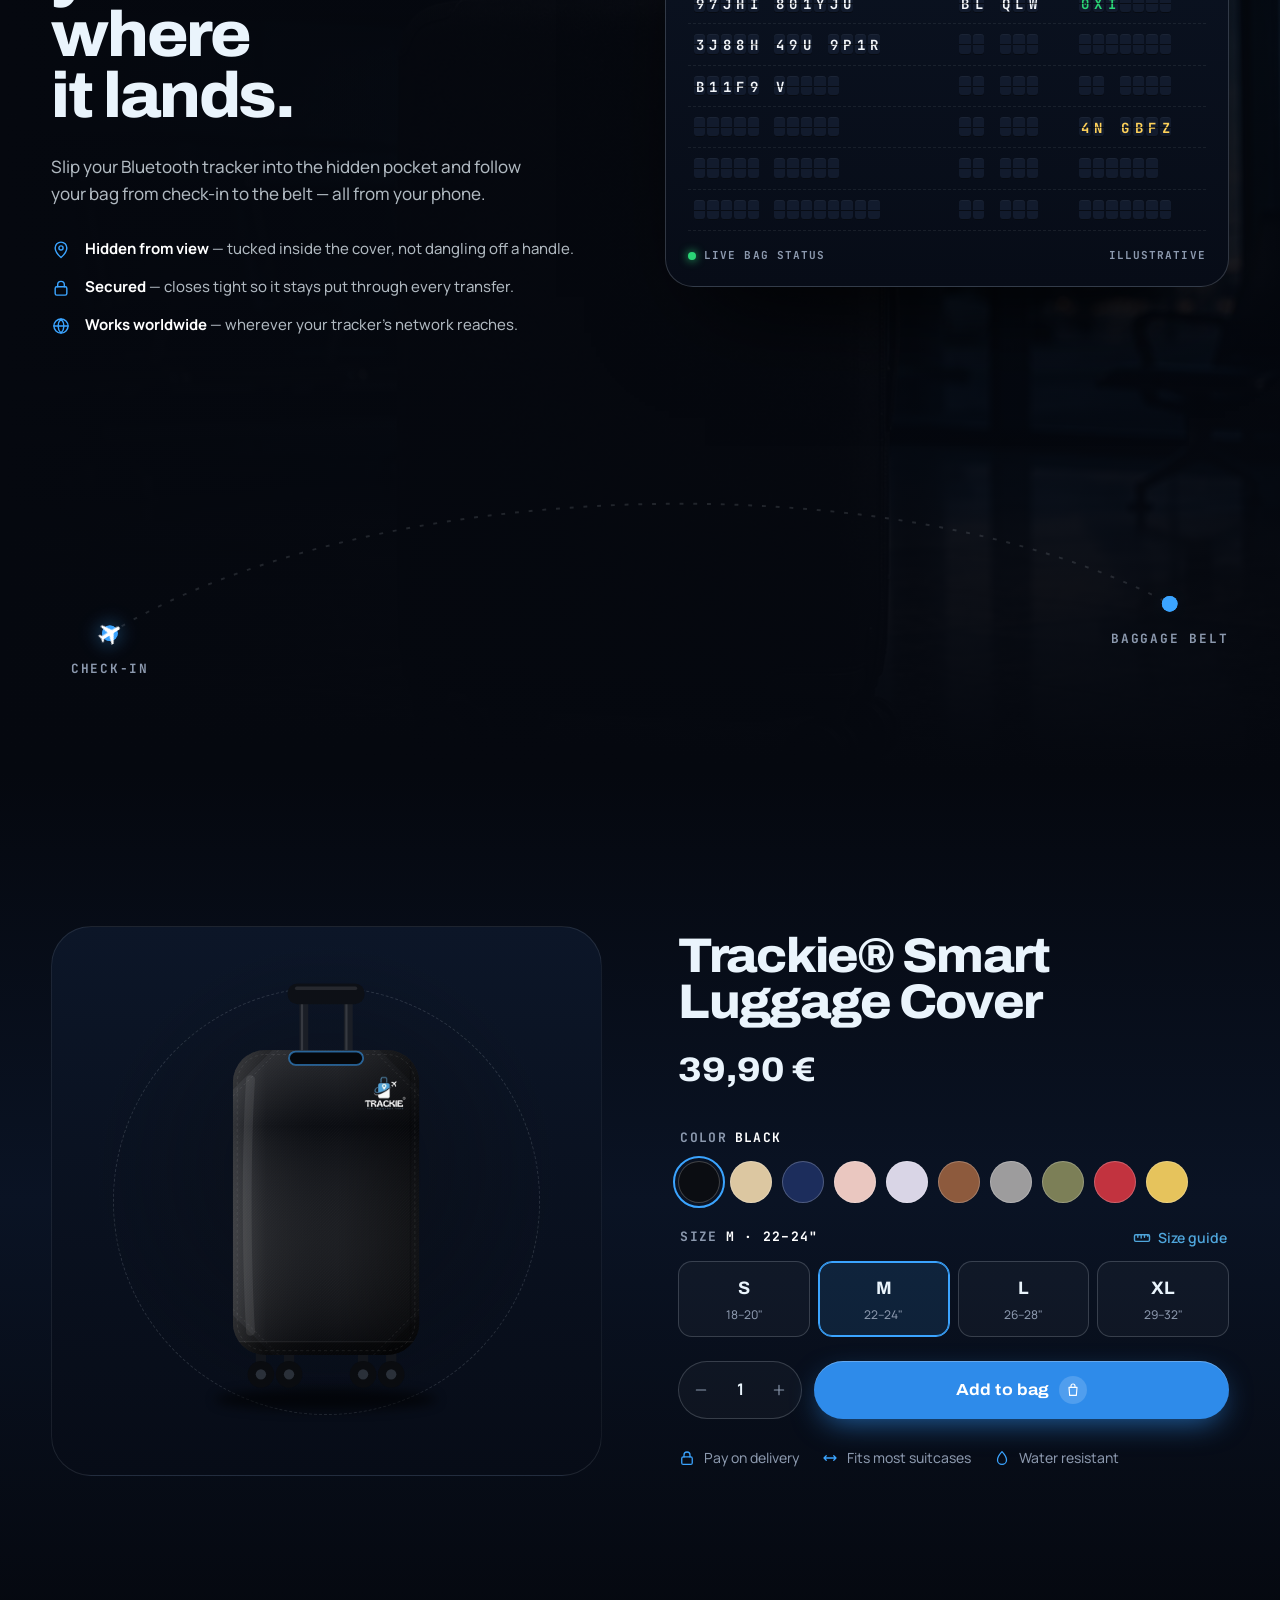
==== commit 7b3f5b99: "New app icon and favicon Co-Authored-By: Claude Opus 5.5 <noreply@anthropic.com> Claude-Session: htt" ====
--- a/index.html
+++ b/index.html
@@ -8,6 +8,7 @@
 <meta charset="utf-8">
 <meta name="viewport" content="width=device-width,initial-scale=1">
 <meta name="theme-color" content="#05080F">
+<link rel="icon" href="favicon.svg" type="image/svg+xml">
 <link rel="icon" href="favicon-48.png" type="image/png" sizes="48x48">
 <link rel="apple-touch-icon" href="apple-touch-icon.png">
 <link rel="manifest" href="manifest.webmanifest">
@@ -18,7 +19,7 @@
 <meta name="apple-mobile-web-app-status-bar-style" content="black-translucent">
 <link rel="preload" href="assets/fonts/archivo-latin.woff2" as="font" type="font/woff2" crossorigin>
 <link rel="preload" href="assets/fonts/manrope-latin.woff2" as="font" type="font/woff2" crossorigin>
-<link rel="stylesheet" href="assets/css/site.css?v=mvyd489v">
+<link rel="stylesheet" href="assets/css/site.css?v=mvyd84hz">
 <meta property="og:site_name" content="Trackie">
 <meta property="og:type" content="website">
 <meta property="og:image" content="https://trackieofficial.com/assets/img/trackie-hero.jpg">
@@ -27,12 +28,12 @@
   document.documentElement.classList.replace('no-js','js');
   try { if (sessionStorage.getItem('trackie-pt') === '1') document.documentElement.classList.add('pt-incoming'); } catch (e) {}
 </script>
-<script src="assets/js/config.js?v=mvyd489v" defer></script>
+<script src="assets/js/config.js?v=mvyd84hz" defer></script>
 <script src="assets/js/gsap.min.js" defer></script>
 <script src="assets/js/ScrollTrigger.min.js" defer></script>
 <script src="assets/js/MotionPathPlugin.min.js" defer></script>
 <script src="assets/js/lenis.min.js" defer></script>
-<script src="assets/js/site.js?v=mvyd489v" defer></script>
+<script src="assets/js/site.js?v=mvyd84hz" defer></script>
 
 </head>
 <body class="page-home">
